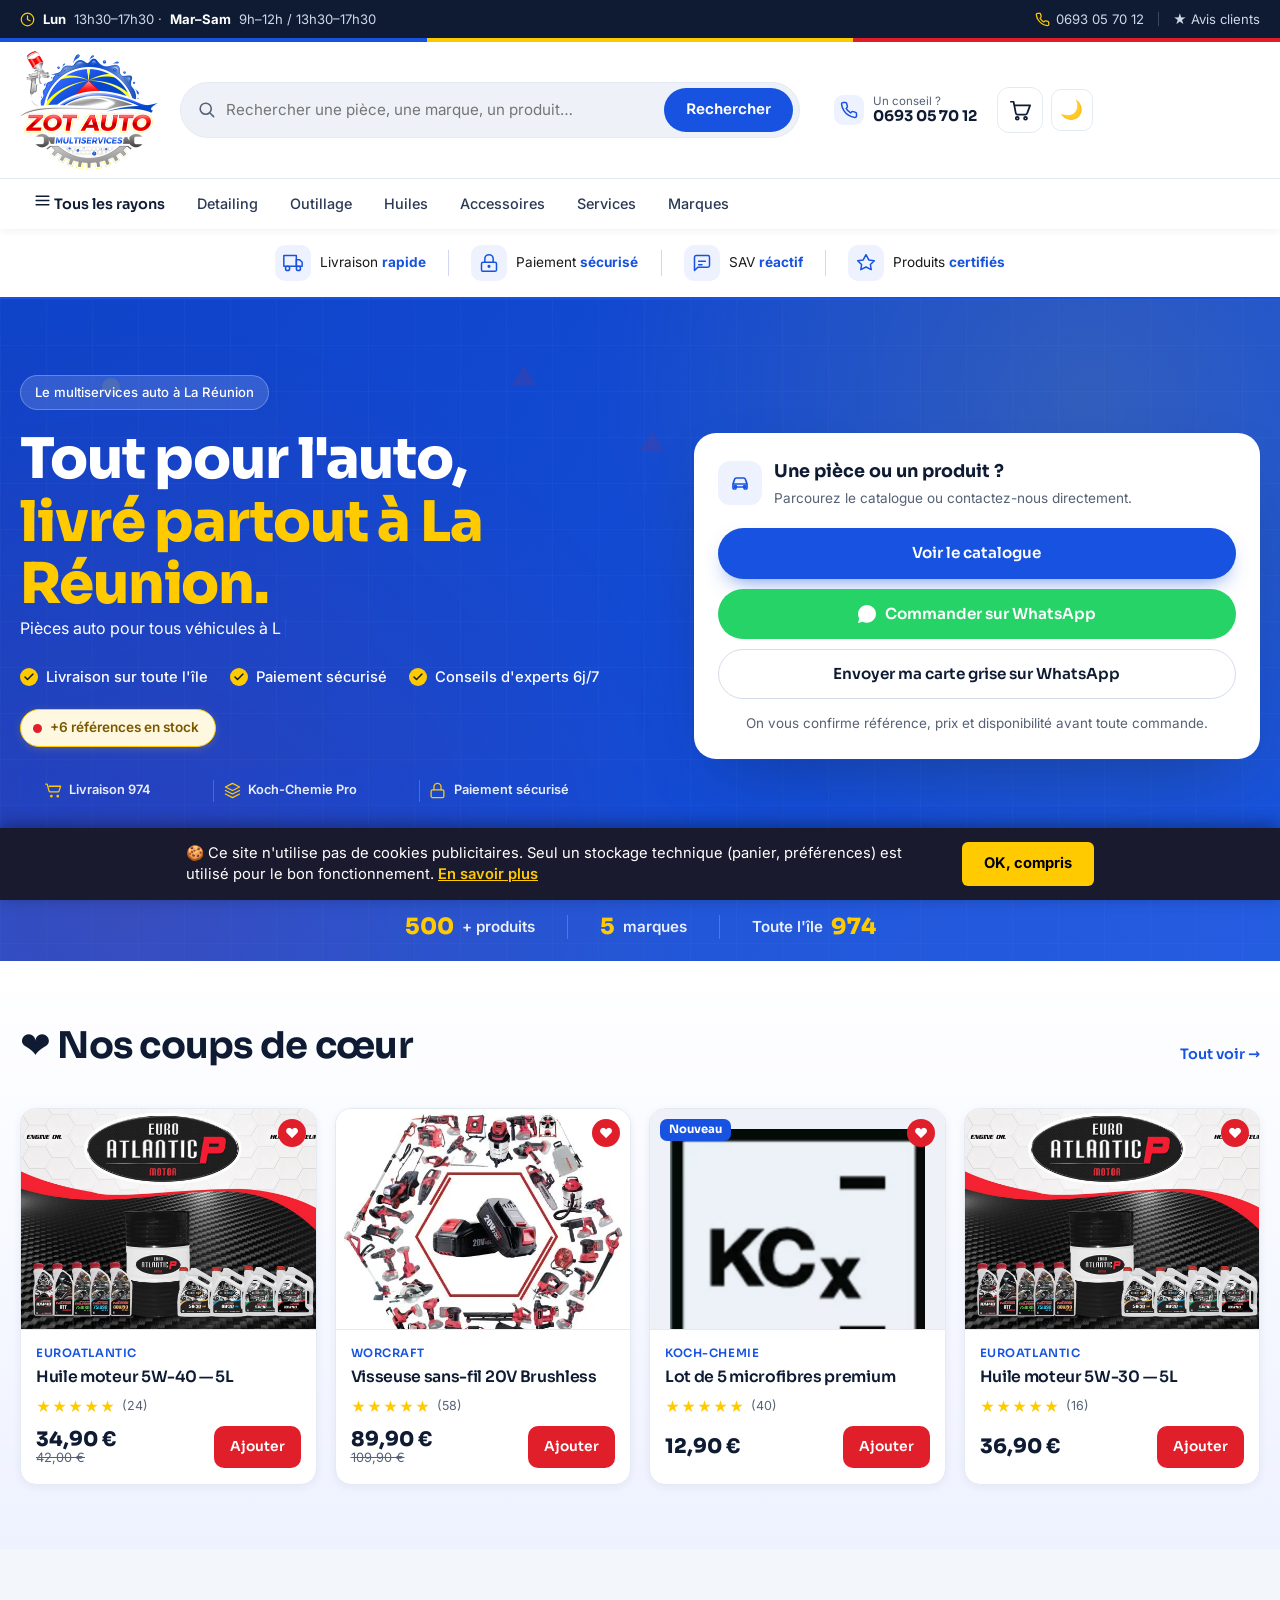
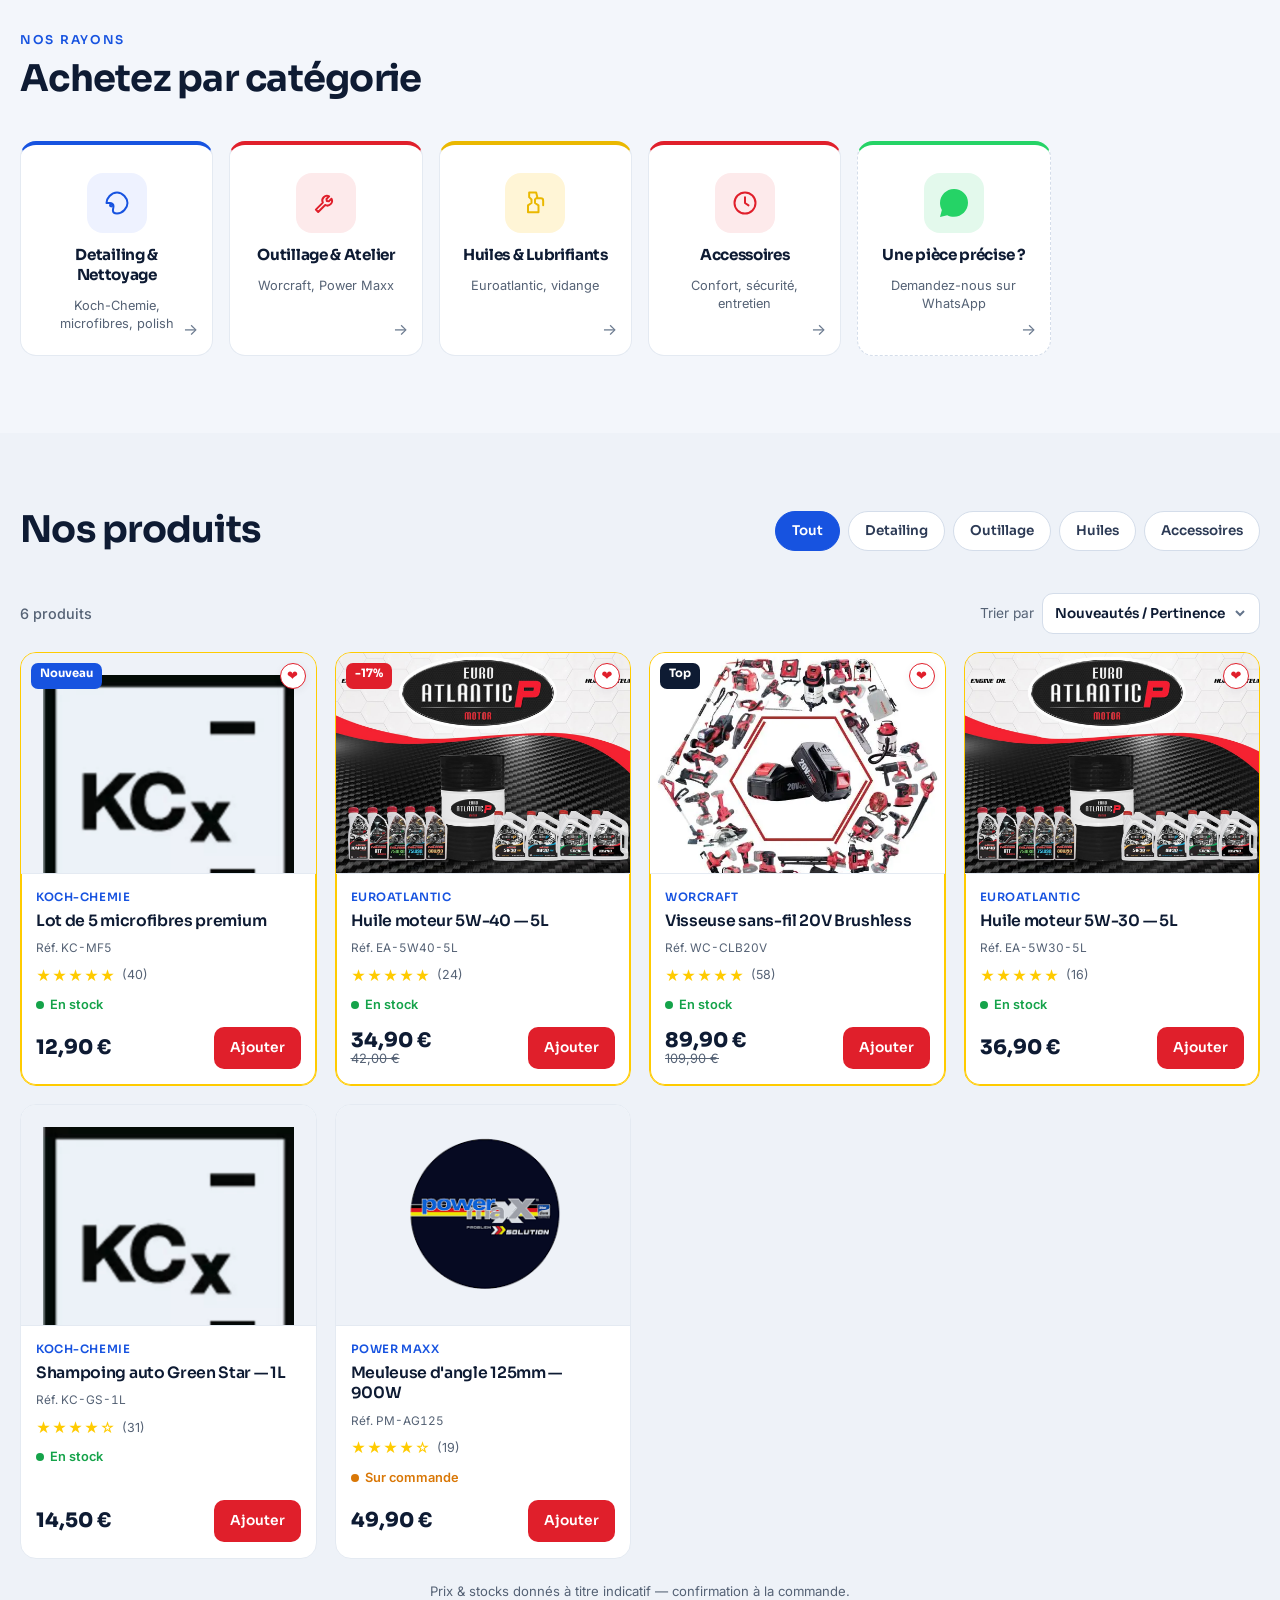
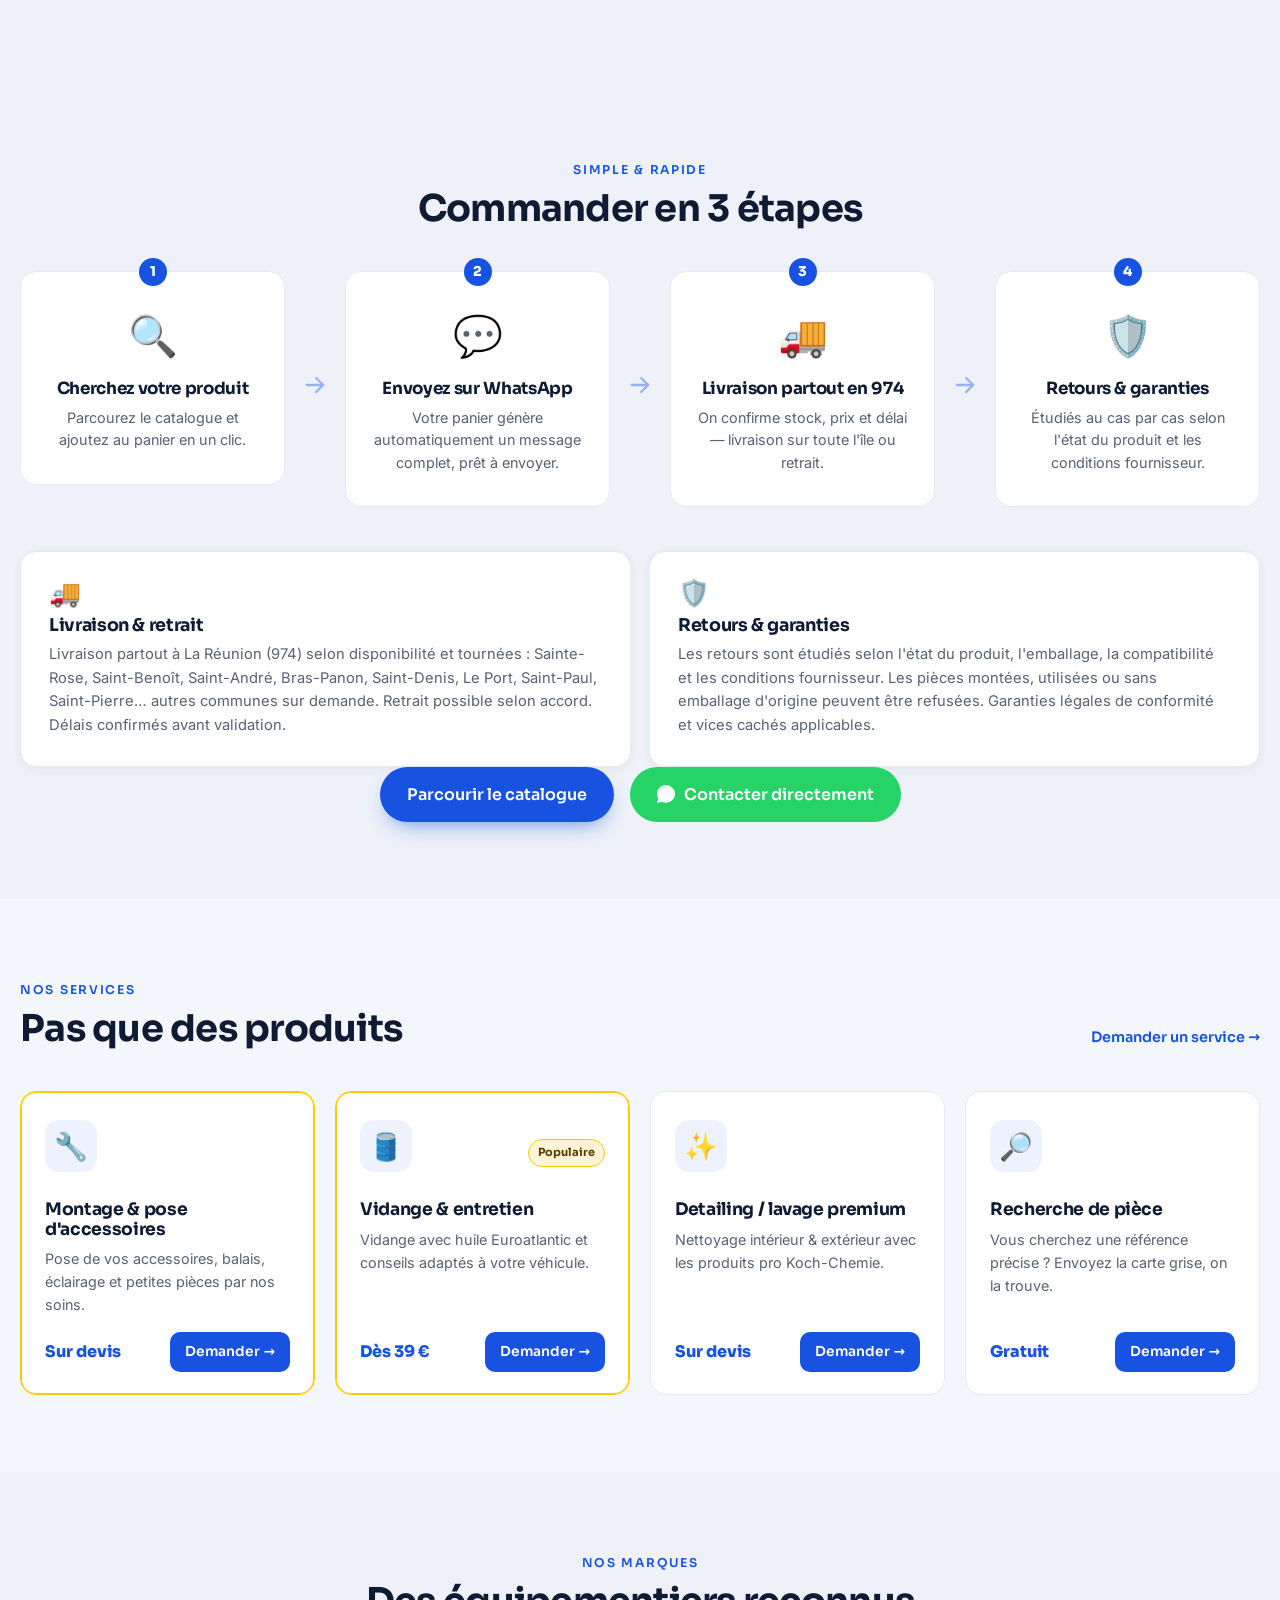
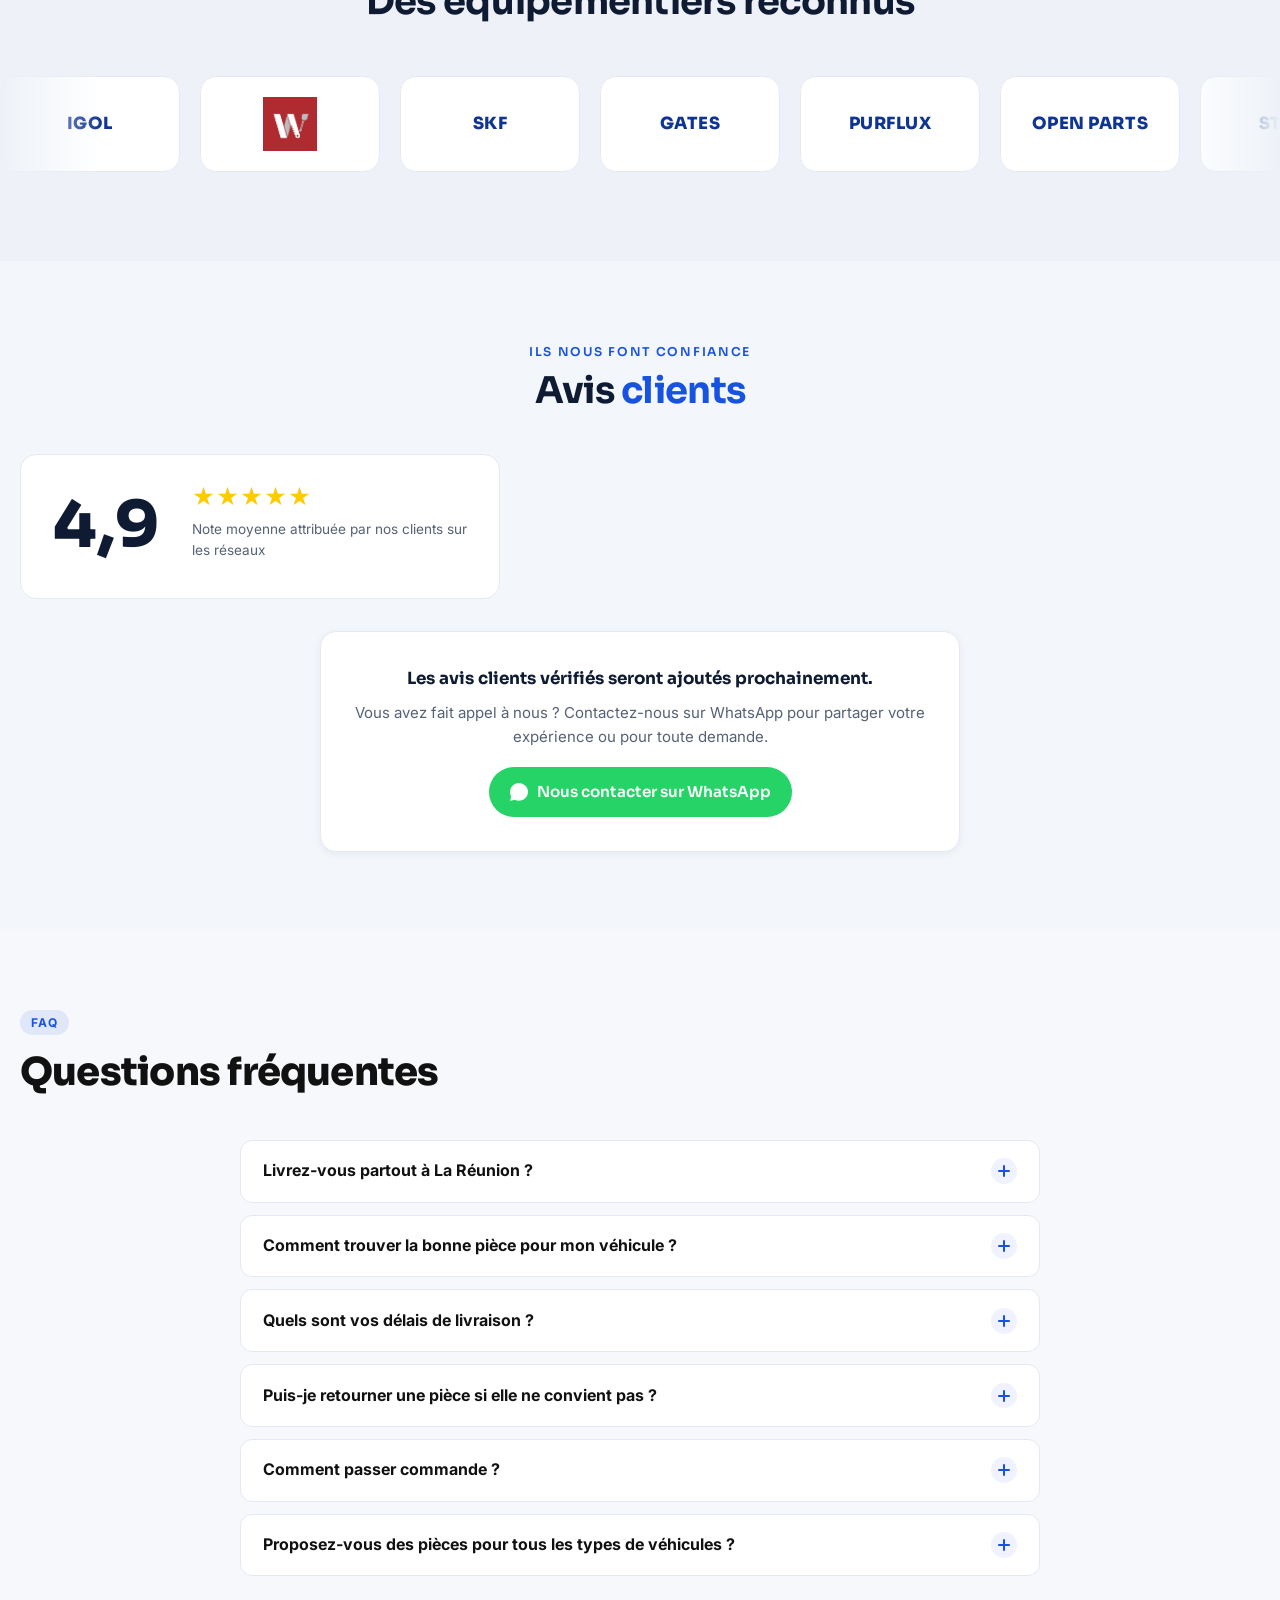
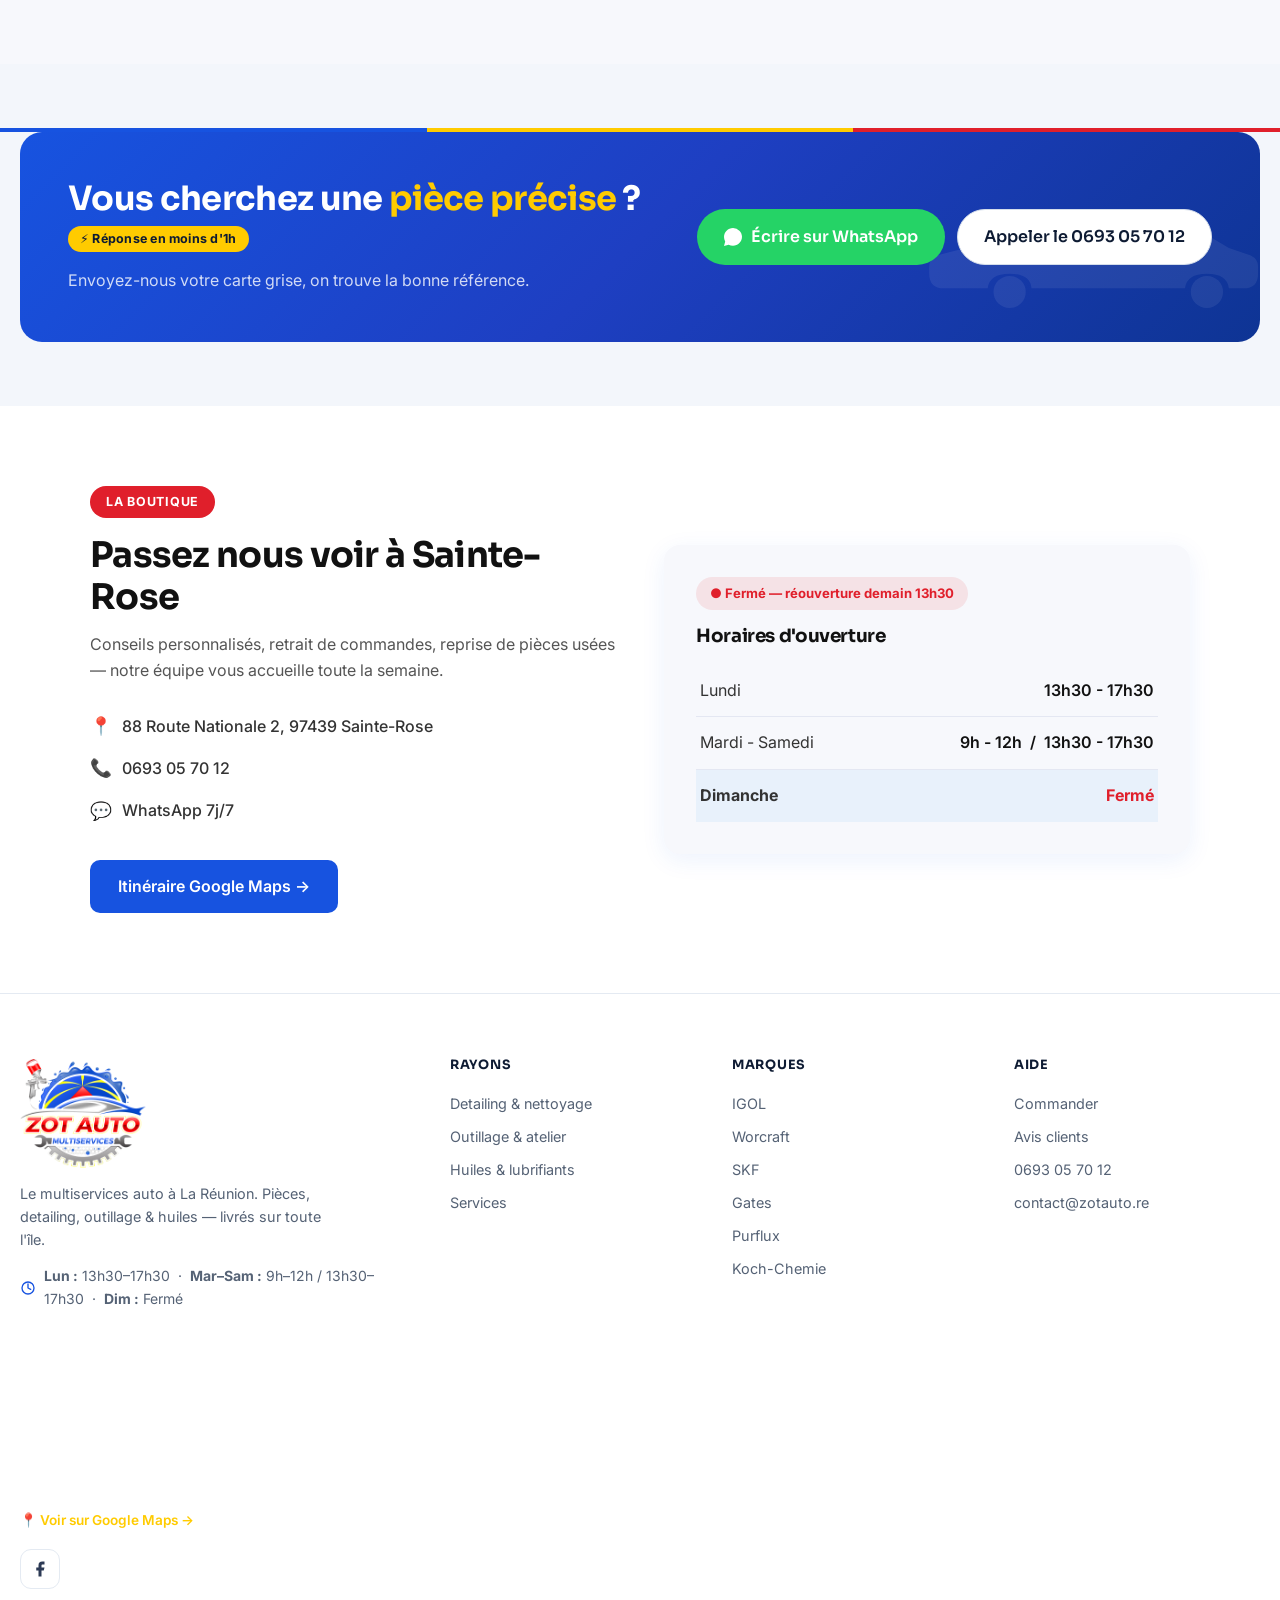
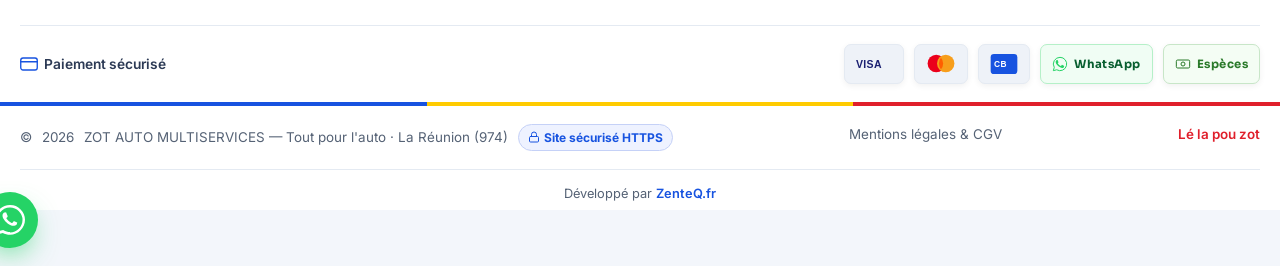
==== index.html @ 71cd4911 "retrait des emojis fleur/decoratifs (hibiscus, plage, camion, argent) juges peu pro: hero eyebrow, b" ====
<!DOCTYPE html>
<html lang="fr">
<head>
  <meta charset="UTF-8" />
  <meta name="viewport" content="width=device-width, initial-scale=1.0" />
  <title>ZOT AUTO — Pièces & produits auto à La Réunion · Livraison toute l'île</title>
  <meta name="description" content="ZOT AUTO Multiservices — pièces détachées, detailing, outillage et huiles à La Réunion. IGOL, Worcraft, SKF, Gates, Purflux, Koch-Chemie. Livraison sur toute l'île (974)." />
  <meta name="theme-color" content="#1753e0" />
  <meta name="keywords" content="pièces auto Réunion, pièces détachées 974, detailing Réunion, outillage auto, huile moteur, IGOL, Worcraft, SKF, Gates, Purflux, Open Parts, Steco, Koch-Chemie, MTech, VP Racing, ZOT AUTO, multiservices auto La Réunion" />
  <meta name="author" content="ZOT AUTO MULTISERVICES" />
  <meta name="robots" content="index, follow" />
  <meta name="geo.region" content="RE" />
  <meta name="geo.placename" content="La Réunion" />
  <link rel="canonical" href="https://zotauto.re/" />

  <!-- Open Graph / partage réseaux sociaux -->
  <meta property="og:title" content="ZOT AUTO — Tout pour l'auto à La Réunion" />
  <meta property="og:description" content="Pièces, detailing, outillage & huiles. Livraison sur toute l'île." />
  <meta property="og:type" content="website" />
  <meta property="og:locale" content="fr_FR" />
  <meta property="og:url" content="https://zotauto.re/" />
  <meta property="og:site_name" content="ZOT AUTO" />
  <meta property="og:image" content="https://zotauto.re/assets/og-image.png" />
  <meta property="og:image:width" content="1200" />
  <meta property="og:image:height" content="630" />
  <meta name="twitter:card" content="summary_large_image" />
  <meta name="twitter:title" content="ZOT AUTO — Tout pour l'auto à La Réunion" />
  <meta name="twitter:description" content="Pièces, detailing, outillage & huiles. Livraison sur toute La Réunion." />
  <meta name="twitter:image" content="https://zotauto.re/assets/og-image.png" />

  <!-- PWA / icônes -->
  <link rel="icon" href="assets/favicon.svg" type="image/svg+xml" />
  <link rel="icon" type="image/png" href="assets/icons/icon-192.png" sizes="192x192" />
  <link rel="apple-touch-icon" href="assets/icons/apple-touch-icon.png" />
  <link rel="manifest" href="manifest.json" />
  <meta name="apple-mobile-web-app-capable" content="yes" />
  <meta name="apple-mobile-web-app-title" content="ZOT AUTO" />
  <meta name="mobile-web-app-capable" content="yes" />
  <meta name="format-detection" content="telephone=no" />

  <link rel="preconnect" href="https://fonts.googleapis.com" />
  <link rel="preconnect" href="https://fonts.gstatic.com" crossorigin />
  <link rel="dns-prefetch" href="https://wa.me" />
  <link href="https://fonts.googleapis.com/css2?family=Sora:wght@500;600;700;800&family=Inter:wght@400;500;600;700&display=swap" rel="stylesheet" />
  <link rel="stylesheet" href="styles.css?v=13" />
<script type="application/ld+json">
{
  "@context": "https://schema.org",
  "@graph": [
    {
      "@type": "AutoPartsStore",
      "@id": "https://zotauto.re/#store",
      "name": "ZOT AUTO MULTISERVICES",
      "description": "Vente de pièces auto neuves et accessoires à La Réunion (974). Boutique à Sainte-Rose, livraison 24-72h sur toute l'île. Pièces pour voitures, utilitaires, 4x4, motos et quads.",
      "url": "https://zotauto.re/",
      "telephone": "+262693057012",
      "priceRange": "€€",
      "image": "https://zotauto.re/assets/brands/logo-zotauto.png",
      "address": {
        "@type": "PostalAddress",
        "streetAddress": "88 Route Nationale 2",
        "addressLocality": "Sainte-Rose",
        "addressRegion": "La Réunion",
        "postalCode": "97439",
        "addressCountry": "FR"
      },
      "geo": { "@type": "GeoCoordinates", "latitude": -21.1268, "longitude": 55.7882 },
      "openingHoursSpecification": [
        { "@type": "OpeningHoursSpecification", "dayOfWeek": "Monday", "opens": "13:30", "closes": "17:30" },
        { "@type": "OpeningHoursSpecification", "dayOfWeek": ["Tuesday","Wednesday","Thursday","Friday","Saturday"], "opens": "09:00", "closes": "12:00" },
        { "@type": "OpeningHoursSpecification", "dayOfWeek": ["Tuesday","Wednesday","Thursday","Friday","Saturday"], "opens": "13:30", "closes": "17:30" }
      ],
      "sameAs": ["https://www.facebook.com/p/ZOT-AUTO-Multiservices-61572907222529/"],
      "areaServed": { "@type": "AdministrativeArea", "name": "La Réunion" }
    },
    {
      "@type": "WebSite",
      "@id": "https://zotauto.re/#website",
      "url": "https://zotauto.re/",
      "name": "ZOT AUTO MULTISERVICES — Pièces auto La Réunion",
      "inLanguage": "fr",
      "publisher": { "@id": "https://zotauto.re/#store" }
    },
    {
      "@type": "FAQPage",
      "@id": "https://zotauto.re/#faq",
      "mainEntity": [
        { "@type": "Question", "name": "Livrez-vous partout à La Réunion ?", "acceptedAnswer": { "@type": "Answer", "text": "Oui, nous livrons sur toute l'île de La Réunion sous 24 à 72h. Les commandes passées avant 11h sont traitées le jour même." } },
        { "@type": "Question", "name": "Comment trouver la bonne pièce pour mon véhicule ?", "acceptedAnswer": { "@type": "Answer", "text": "Vous pouvez rechercher par marque, modèle et année de votre véhicule, par référence OEM de la pièce, ou nous communiquer votre numéro VIN pour une identification précise." } },
        { "@type": "Question", "name": "Quels sont vos délais de livraison ?", "acceptedAnswer": { "@type": "Answer", "text": "Les pièces en stock local sont livrées sous 24h. Les pièces en import sont disponibles sous 5 à 10 jours." } },
        { "@type": "Question", "name": "Puis-je retourner une pièce si elle ne convient pas ?", "acceptedAnswer": { "@type": "Answer", "text": "Les retours sont étudiés au cas par cas selon l'état du produit, l'emballage, la compatibilité et les conditions fournisseur. Les pièces montées, utilisées ou sans emballage d'origine peuvent être refusées. Les garanties légales de conformité et de vices cachés restent applicables." } },
        { "@type": "Question", "name": "Comment passer commande ?", "acceptedAnswer": { "@type": "Answer", "text": "Commandez via notre catalogue en ligne en ajoutant vos pièces au panier, ou contactez-nous directement par WhatsApp ou par téléphone au +262 693 05 70 12." } },
        { "@type": "Question", "name": "Proposez-vous des pièces pour tous les types de véhicules ?", "acceptedAnswer": { "@type": "Answer", "text": "Oui, nous proposons des pièces pour véhicules particuliers, utilitaires, 4x4, motos et quads." } }
      ]
    }
  ]
}
</script>
</head>
<body>
<!-- Loading skeleton -->
<div class="skeleton-screen" id="skeletonScreen" aria-hidden="true">
  <div class="skeleton-bar"></div>
  <div class="skeleton-cards">
    <div class="skeleton-card"><div class="skeleton-img"></div><div class="skeleton-line skeleton-line--lg"></div><div class="skeleton-line skeleton-line--sm"></div><div class="skeleton-line skeleton-line--md"></div></div>
    <div class="skeleton-card"><div class="skeleton-img"></div><div class="skeleton-line skeleton-line--lg"></div><div class="skeleton-line skeleton-line--sm"></div><div class="skeleton-line skeleton-line--md"></div></div>
    <div class="skeleton-card"><div class="skeleton-img"></div><div class="skeleton-line skeleton-line--lg"></div><div class="skeleton-line skeleton-line--sm"></div><div class="skeleton-line skeleton-line--md"></div></div>
    <div class="skeleton-card"><div class="skeleton-img"></div><div class="skeleton-line skeleton-line--lg"></div><div class="skeleton-line skeleton-line--sm"></div><div class="skeleton-line skeleton-line--md"></div></div>
  </div>
</div>
<div id="pageProgress"></div>

  <a class="skip-link" href="#main">Aller au contenu</a>

  <!-- ░░ Barre utilitaire ░░ -->
  <div class="topbar">
    <div class="container topbar__inner">
      <p class="topbar__loc"><svg viewBox="0 0 24 24" aria-hidden="true"><circle cx="12" cy="12" r="10"/><path d="M12 6v6l4 2"/></svg> <strong>Lun</strong> 13h30–17h30 · <strong>Mar–Sam</strong> 9h–12h / 13h30–17h30</p>
      <div class="topbar__right">
        <a href="tel:+262693057012"><svg viewBox="0 0 24 24" aria-hidden="true"><path d="M22 16.92v3a2 2 0 0 1-2.18 2 19.79 19.79 0 0 1-8.63-3.07 19.5 19.5 0 0 1-6-6A19.79 19.79 0 0 1 2.08 4.18 2 2 0 0 1 4.07 2h3a2 2 0 0 1 2 1.72c.13.96.36 1.9.7 2.81a2 2 0 0 1-.45 2.11L8.09 9.91a16 16 0 0 0 6 6l1.27-1.27a2 2 0 0 1 2.11-.45c.9.34 1.85.57 2.81.7A2 2 0 0 1 22 16.92Z"/></svg> 0693 05 70 12</a>
        <span class="topbar__sep"></span>
        <a href="#avis">★ Avis clients</a>
      </div>
    </div>
    <div class="tricolor" aria-hidden="true"><i></i><i></i><i></i></div>
  </div>

  <!-- ░░ Header ░░ -->
  <header class="header" id="top">
    <div class="container header__inner">
      <a class="logo" href="#top" aria-label="ZOT AUTO — accueil">
        <img src="assets/brands/logo-zotauto.png" alt="ZOT AUTO Multiservices" width="120" height="64" decoding="async" />
      </a>

      <form class="search" id="searchForm" role="search">
        <svg class="search__ic" viewBox="0 0 24 24" aria-hidden="true"><circle cx="11" cy="11" r="7"/><path d="m21 21-4.3-4.3"/></svg>
        <input type="search" id="searchInput" placeholder="Rechercher une pièce, une marque, un produit…" aria-label="Rechercher" />
        <button type="submit" class="search__btn">Rechercher</button>
      </form>

      <div class="header__actions">
        <a class="iconbtn iconbtn--call" href="tel:+262693057012" aria-label="Appeler">
          <svg viewBox="0 0 24 24" aria-hidden="true"><path d="M22 16.92v3a2 2 0 0 1-2.18 2 19.79 19.79 0 0 1-8.63-3.07 19.5 19.5 0 0 1-6-6A19.79 19.79 0 0 1 2.08 4.18 2 2 0 0 1 4.07 2h3a2 2 0 0 1 2 1.72c.13.96.36 1.9.7 2.81a2 2 0 0 1-.45 2.11L8.09 9.91a16 16 0 0 0 6 6l1.27-1.27a2 2 0 0 1 2.11-.45c.9.34 1.85.57 2.81.7A2 2 0 0 1 22 16.92Z"/></svg>
          <span><small>Un conseil ?</small><strong>0693 05 70 12</strong></span>
        </a>
        <button class="cartbtn" id="cartOpen" aria-label="Voir mon panier">
          <svg viewBox="0 0 24 24" aria-hidden="true"><circle cx="9" cy="21" r="1.6"/><circle cx="18" cy="21" r="1.6"/><path d="M2 3h3l2.4 12.4a2 2 0 0 0 2 1.6h8.5a2 2 0 0 0 2-1.6L23 7H6"/></svg>
          <span class="cartbtn__count" id="cartCount" hidden>0</span>
        </button>
        <button class="theme-toggle" id="themeToggle" aria-label="Basculer le mode sombre" title="Mode sombre / clair">&#127769;</button>
        <button class="burger" id="burger" aria-label="Menu" aria-expanded="false" aria-controls="catnav"><span></span><span></span><span></span></button>
      </div>
    </div>

    <nav class="catnav" id="catnav" role="navigation" aria-label="Catégories">
      <div class="container catnav__inner">
        <a href="#bestsellers" class="catnav__all" data-gocat="all"><svg viewBox="0 0 24 24" aria-hidden="true"><path d="M3 6h18M3 12h18M3 18h18"/></svg> Tous les rayons</a>
        <a href="#bestsellers" data-gocat="detailing">Detailing</a>
        <a href="#bestsellers" data-gocat="outillage">Outillage</a>
        <a href="#bestsellers" data-gocat="huiles">Huiles</a>
        <a href="#bestsellers" data-gocat="accessoires">Accessoires</a>
        <a href="#services">Services</a>
        <a href="#marques">Marques</a>
      </div>
    </nav>
  </header>

  <div class="reassurance-strip" aria-label="Nos engagements">
    <div class="reassurance-strip__item reassurance-reveal">
      <span class="reassurance-strip__icon"><svg viewBox="0 0 24 24" fill="none" stroke="currentColor" stroke-width="1.8" stroke-linecap="round" stroke-linejoin="round" aria-hidden="true"><path d="M1 3h15v13H1z"/><path d="M16 8h4l3 3v5h-7z"/><circle cx="5.5" cy="18.5" r="2.5"/><circle cx="18.5" cy="18.5" r="2.5"/></svg></span>
      <span class="reassurance-strip__text">Livraison <strong>rapide</strong></span>
    </div>
    <div class="reassurance-strip__sep" aria-hidden="true"></div>
    <div class="reassurance-strip__item reassurance-reveal">
      <span class="reassurance-strip__icon"><svg viewBox="0 0 24 24" fill="none" stroke="currentColor" stroke-width="1.8" stroke-linecap="round" stroke-linejoin="round" aria-hidden="true"><rect x="3" y="11" width="18" height="11" rx="2"/><path d="M7 11V7a5 5 0 0 1 10 0v4"/><circle cx="12" cy="16" r="1"/></svg></span>
      <span class="reassurance-strip__text">Paiement <strong>sécurisé</strong></span>
    </div>
    <div class="reassurance-strip__sep" aria-hidden="true"></div>
    <div class="reassurance-strip__item reassurance-reveal">
      <span class="reassurance-strip__icon"><svg viewBox="0 0 24 24" fill="none" stroke="currentColor" stroke-width="1.8" stroke-linecap="round" stroke-linejoin="round" aria-hidden="true"><path d="M21 15a2 2 0 0 1-2 2H7l-4 4V5a2 2 0 0 1 2-2h14a2 2 0 0 1 2 2z"/><path d="M8 10h8M8 14h4"/></svg></span>
      <span class="reassurance-strip__text">SAV <strong>réactif</strong></span>
    </div>
    <div class="reassurance-strip__sep" aria-hidden="true"></div>
    <div class="reassurance-strip__item reassurance-reveal">
      <span class="reassurance-strip__icon"><svg viewBox="0 0 24 24" fill="none" stroke="currentColor" stroke-width="1.8" stroke-linecap="round" stroke-linejoin="round" aria-hidden="true"><path d="M12 2L8.5 8.5 2 9.3l4.7 4.6L5.8 20 12 16.8 18.2 20l-.9-6.1L22 9.3l-6.5-.8z"/></svg></span>
      <span class="reassurance-strip__text">Produits <strong>certifiés</strong></span>
    </div>
  </div>

  <main id="main">

    <!-- ░░ Hero + sélecteur véhicule ░░ -->
    <section class="hero">
      <div class="hero__bg" aria-hidden="true"></div>
      <div class="hero__particles" aria-hidden="true">
        <span class="hero__particle hero__particle--circle"></span>
        <span class="hero__particle hero__particle--circle"></span>
        <span class="hero__particle hero__particle--triangle"></span>
        <span class="hero__particle hero__particle--square"></span>
        <span class="hero__particle hero__particle--triangle"></span>
        <span class="hero__particle hero__particle--circle"></span>
        <span class="hero__particle hero__particle--square"></span>
        <span class="hero__particle hero__particle--triangle"></span>
      </div>
      <div class="container hero__inner">
        <div class="hero__text reveal">
          <span class="hero__eyebrow">Le multiservices auto à La Réunion</span>
          <h1>Tout pour l'auto,<br /><span class="hl-yellow">livré partout à La Réunion.</span></h1>
          <span id="heroSubtitle"></span>
          <ul class="hero__usp">
            <li><svg viewBox="0 0 24 24" aria-hidden="true"><path d="M20 6 9 17l-5-5"/></svg> Livraison sur toute l'île</li>
            <li><svg viewBox="0 0 24 24" aria-hidden="true"><path d="M20 6 9 17l-5-5"/></svg> Paiement sécurisé</li>
            <li><svg viewBox="0 0 24 24" aria-hidden="true"><path d="M20 6 9 17l-5-5"/></svg> Conseils d'experts 6j/7</li>
          </ul>

          <!-- Badge stock animé (nombre mis à jour automatiquement depuis le catalogue) -->
          <div class="hero__live-badge" id="heroLiveBadge" aria-label="Références en stock">
            <span class="hero__live-badge__dot" aria-hidden="true"></span>
            +500 références en stock
          </div>

          <!-- Bandeau de confiance -->
          <div class="hero__trust" aria-label="Nos garanties">
            <div class="hero__trust-item">
              <svg viewBox="0 0 24 24" aria-hidden="true" fill="none" stroke="currentColor" stroke-width="1.8" stroke-linecap="round" stroke-linejoin="round"><path d="M1 3h2l2.68 9.39A2 2 0 0 0 7.6 14H18a2 2 0 0 0 1.93-1.47L22 6H6"/><circle cx="9" cy="20" r="1"/><circle cx="18" cy="20" r="1"/></svg>
              <span>Livraison 974</span>
            </div>
            <div class="hero__trust-sep" aria-hidden="true"></div>
            <div class="hero__trust-item">
              <svg viewBox="0 0 24 24" aria-hidden="true" fill="none" stroke="currentColor" stroke-width="1.8" stroke-linecap="round" stroke-linejoin="round"><path d="M12 2L2 7l10 5 10-5-10-5zM2 17l10 5 10-5M2 12l10 5 10-5"/></svg>
              <span>Koch-Chemie Pro</span>
            </div>
            <div class="hero__trust-sep" aria-hidden="true"></div>
            <div class="hero__trust-item">
              <svg viewBox="0 0 24 24" aria-hidden="true" fill="none" stroke="currentColor" stroke-width="1.8" stroke-linecap="round" stroke-linejoin="round"><rect x="3" y="11" width="18" height="11" rx="2" ry="2"/><path d="M7 11V7a5 5 0 0 1 10 0v4"/></svg>
              <span>Paiement sécurisé</span>
            </div>
          </div>
        </div>

        <!-- Appel à l'action -->
        <div class="finder reveal">
          <div class="finder__head">
            <svg viewBox="0 0 24 24" aria-hidden="true"><path d="M5 13l1.5-4.5A2 2 0 0 1 8.4 7h7.2a2 2 0 0 1 1.9 1.5L19 13M5 13h14v4a1 1 0 0 1-1 1h-1a1 1 0 0 1-1-1v-1H8v1a1 1 0 0 1-1 1H6a1 1 0 0 1-1-1v-4Z"/><circle cx="7.5" cy="15.5" r="1"/><circle cx="16.5" cy="15.5" r="1"/></svg>
            <div><strong>Une pièce ou un produit&nbsp;?</strong><small>Parcourez le catalogue ou contactez-nous directement.</small></div>
          </div>
          <a class="btn btn--blue btn--block btn--cta-pulse" href="#bestsellers" style="margin-bottom:10px">Voir le catalogue</a>
          <a class="btn btn--wa btn--block" style="margin-bottom:10px" href="https://wa.me/262693057012?text=Bonjour%20ZOT%20AUTO%2C%20je%20souhaite%20commander%20une%20pi%C3%A8ce%2Fun%20produit.%20Voici%20ma%20r%C3%A9f%C3%A9rence%20%2F%20mon%20v%C3%A9hicule%20%3A%20" target="_blank" rel="noopener">
            <svg viewBox="0 0 24 24" aria-hidden="true"><path d="M20.5 3.5A11.9 11.9 0 0 0 12 0C5.4 0 0 5.4 0 12c0 2.1.6 4.2 1.6 6L0 24l6.2-1.6c1.7.9 3.7 1.4 5.8 1.4 6.6 0 12-5.4 12-12 0-3.2-1.2-6.2-3.5-8.3Z"/></svg>
            Commander sur WhatsApp
          </a>
          <a class="btn btn--light btn--block" href="https://wa.me/262693057012?text=Bonjour%20ZOT%20AUTO%2C%20je%20cherche%20une%20pi%C3%A8ce%20avec%20ma%20carte%20grise.%0AMarque%20%3A%0AMod%C3%A8le%20%3A%0AAnn%C3%A9e%20%3A%0AMotorisation%20%3A%0AImmatriculation%20ou%20VIN%20%3A%0API%C3%A8ce%20recherch%C3%A9e%20%3A" target="_blank" rel="noopener">Envoyer ma carte grise sur WhatsApp</a>
          <p class="finder__note">On vous confirme référence, prix et disponibilité avant toute commande.</p>
        </div>
      </div>
      <div class="hero-counter">
        <div class="container hero-counter__inner">
          <div class="hero-counter__item">
            <span class="hero-counter__num" data-target="500">500</span><span>+ produits</span>
          </div>
          <span class="hero-counter__sep" aria-hidden="true"></span>
          <div class="hero-counter__item">
            <span class="hero-counter__num" data-target="5">5</span><span> marques</span>
          </div>
          <span class="hero-counter__sep" aria-hidden="true"></span>
          <div class="hero-counter__item">
            <span>Toute l'île</span><span class="hero-counter__num">974</span>
          </div>
        </div>
      </div>
    </section>

    <!-- ░░ Partenaires ░░ -->
    <!-- ░░ Coups de cœur (rempli depuis data/catalogue.js — produits featured) ░░ -->
    <section class="section section--featured" id="coupsdecoeur" hidden>
      <div class="container">
        <header class="shead">
          <div><h2>❤ Nos coups de cœur</h2></div>
          <a class="shead__link" href="#bestsellers">Tout voir →</a>
        </header>
        <div class="featured" id="featuredGrid"><!-- généré automatiquement --></div>
      </div>
    </section>

    <!-- ░░ Catégories ░░ -->
    <section class="section" id="categories">
      <div class="container">
        <header class="shead">
          <div><span class="kicker">Nos rayons</span><h2>Achetez par catégorie</h2></div>
        </header>
        <div class="cats">
          <a href="#bestsellers" class="cat reveal" data-gocat="detailing">
            <span class="cat__ic cat__ic--blue"><svg viewBox="0 0 24 24" aria-hidden="true"><path d="M3 12c0-4 4-9 9-9s9 5 9 9-4 9-9 9c-2 0-3.5-1-3.5-2.5S9 16 9 14.5 7.5 12 6 12H3Z"/><circle cx="7" cy="14" r="1"/></svg></span>
            <h3>Detailing &amp; Nettoyage</h3><small>Koch-Chemie, microfibres, polish</small>
            <span class="cat__arrow">→</span>
          </a>
          <a href="#bestsellers" class="cat reveal" data-gocat="outillage">
            <span class="cat__ic cat__ic--red"><svg viewBox="0 0 24 24" aria-hidden="true"><path d="M14.7 6.3a4 4 0 0 0-5.4 5.4l-6 6 2 2 6-6a4 4 0 0 0 5.4-5.4l-2.3 2.3-1.7-.3-.3-1.7 2.3-2.3Z"/></svg></span>
            <h3>Outillage &amp; Atelier</h3><small>Worcraft, Power Maxx</small>
            <span class="cat__arrow">→</span>
          </a>
          <a href="#bestsellers" class="cat reveal" data-gocat="huiles">
            <span class="cat__ic cat__ic--yellow"><svg viewBox="0 0 24 24" aria-hidden="true"><path d="M7 3h6l1 4-2 2v3l3 2v6H6v-6l3-2V9L7 7V3Z"/><path d="M14 8h3a2 2 0 0 1 2 2v4"/></svg></span>
            <h3>Huiles &amp; Lubrifiants</h3><small>Euroatlantic, vidange</small>
            <span class="cat__arrow">→</span>
          </a>
          <a href="#bestsellers" class="cat reveal" data-gocat="accessoires">
            <span class="cat__ic cat__ic--red"><svg viewBox="0 0 24 24" aria-hidden="true"><circle cx="12" cy="12" r="9"/><path d="M12 7v5l3 2"/></svg></span>
            <h3>Accessoires</h3><small>Confort, sécurité, entretien</small>
            <span class="cat__arrow">→</span>
          </a>
          <a href="https://wa.me/262693057012" target="_blank" rel="noopener" class="cat cat--wa reveal">
            <span class="cat__ic cat__ic--green"><svg viewBox="0 0 24 24" aria-hidden="true"><path d="M20.5 3.5A11.9 11.9 0 0 0 12 0C5.4 0 0 5.4 0 12c0 2.1.6 4.2 1.6 6L0 24l6.2-1.6c1.7.9 3.7 1.4 5.8 1.4 6.6 0 12-5.4 12-12 0-3.2-1.2-6.2-3.5-8.3Z"/></svg></span>
            <h3>Une pièce précise ?</h3><small>Demandez-nous sur WhatsApp</small>
            <span class="cat__arrow">→</span>
          </a>
        </div>
      </div>
    </section>

    <!-- ░░ Meilleures ventes (rempli depuis data/catalogue.js) ░░ -->
    <section class="section section--soft" id="bestsellers">
      <div class="container">
        <header class="shead">
          <div><h2>Nos produits</h2></div>
          <div class="chips" role="tablist" aria-label="Filtrer par rayon">
            <button class="chip is-active" data-filter="all">Tout</button>
            <button class="chip" data-filter="detailing">Detailing</button>
            <button class="chip" data-filter="outillage">Outillage</button>
            <button class="chip" data-filter="huiles">Huiles</button>
            <button class="chip" data-filter="accessoires">Accessoires</button>
          </div>
        </header>

        <!-- Barre d'outils : recherche active + compteur + tri -->
        <div class="ptools">
          <div class="ptools__left">
            <p class="ptools__count" id="resultsCount" aria-live="polite"></p>
            <!-- Pastille de recherche active (affichée si une recherche est en cours) -->
            <button class="ptools__search" id="searchTag" type="button" hidden>
              <span>Recherche : « <span id="searchTagText"></span> »</span>
              <span class="ptools__search-x" aria-hidden="true">✕</span>
              <span class="sr-only">Effacer la recherche</span>
            </button>
          </div>
          <label class="ptools__sort">
            <span>Trier par</span>
            <select id="sortSelect" aria-label="Trier les produits">
              <option value="relevance">Nouveautés / Pertinence</option>
              <option value="price-asc">Prix croissant</option>
              <option value="price-desc">Prix décroissant</option>
              <option value="name-asc">Nom A → Z</option>
            </select>
          </label>
        </div>

        <div class="products" id="products"><!-- généré automatiquement --></div>

        <!-- État « aucun résultat » avec repli WhatsApp -->
        <div class="products__empty" id="productsEmpty" hidden>
          <svg viewBox="0 0 24 24" aria-hidden="true"><circle cx="11" cy="11" r="7"/><path d="m21 21-4.3-4.3"/></svg>
          <p id="emptyText">Aucun produit ne correspond à votre recherche.</p>
          <a class="btn btn--wa" id="emptyWa" href="https://wa.me/262693057012" target="_blank" rel="noopener">
            <svg viewBox="0 0 24 24" aria-hidden="true"><path d="M20.5 3.5A11.9 11.9 0 0 0 12 0C5.4 0 0 5.4 0 12c0 2.1.6 4.2 1.6 6L0 24l6.2-1.6c1.7.9 3.7 1.4 5.8 1.4 6.6 0 12-5.4 12-12 0-3.2-1.2-6.2-3.5-8.3Z"/></svg>
            Pas trouvé ? Demander sur WhatsApp
          </a>
        </div>

        <!-- Pagination « Voir plus » -->
        <div class="products__more" id="productsMore" hidden>
          <button class="btn btn--light btn--lg" id="moreBtn" type="button">Voir plus de produits</button>
        </div>

        <p class="products__note">Prix &amp; stocks donnés à titre indicatif — confirmation à la commande.</p>
      </div>
    </section>

    <!-- ░░ Comment commander ░░ -->
    <section class="section howto" id="commander">
      <div class="container">
        <header class="shead shead--center">
          <div><span class="kicker">Simple &amp; rapide</span><h2>Commander en 3 étapes</h2></div>
        </header>
        <div class="steps">
          <div class="step reveal">
            <span class="step__num">1</span>
            <div class="step__ic">🔍</div>
            <h3>Cherchez votre produit</h3>
            <p>Parcourez le catalogue et ajoutez au panier en un clic.</p>
          </div>
          <div class="step__arrow" aria-hidden="true"><svg viewBox="0 0 24 24"><path d="M5 12h14M13 6l6 6-6 6"/></svg></div>
          <div class="step reveal">
            <span class="step__num">2</span>
            <div class="step__ic">💬</div>
            <h3>Envoyez sur WhatsApp</h3>
            <p>Votre panier génère automatiquement un message complet, prêt à envoyer.</p>
          </div>
          <div class="step__arrow" aria-hidden="true"><svg viewBox="0 0 24 24"><path d="M5 12h14M13 6l6 6-6 6"/></svg></div>
          <div class="step reveal">
            <span class="step__num">3</span>
            <div class="step__ic">🚚</div>
            <h3>Livraison partout en 974</h3>
            <p>On confirme stock, prix et délai — livraison sur toute l'île ou retrait.</p>
          </div>
          <div class="step__arrow" aria-hidden="true"><svg viewBox="0 0 24 24"><path d="M5 12h14M13 6l6 6-6 6"/></svg></div>
          <div class="step reveal">
            <span class="step__num">4</span>
            <div class="step__ic">🛡️</div>
            <h3>Retours &amp; garanties</h3>
            <p>Étudiés au cas par cas selon l'état du produit et les conditions fournisseur.</p>
          </div>
        </div>

        <div class="conditions">
          <div class="conditions__card reveal">
            <span class="conditions__ic" aria-hidden="true">🚚</span>
            <h3>Livraison &amp; retrait</h3>
            <p>Livraison partout à La Réunion (974) selon disponibilité et tournées&nbsp;: Sainte-Rose, Saint-Benoît, Saint-André, Bras-Panon, Saint-Denis, Le Port, Saint-Paul, Saint-Pierre… autres communes sur demande. Retrait possible selon accord. Délais confirmés avant validation.</p>
          </div>
          <div class="conditions__card reveal">
            <span class="conditions__ic" aria-hidden="true">🛡️</span>
            <h3>Retours &amp; garanties</h3>
            <p>Les retours sont étudiés selon l'état du produit, l'emballage, la compatibilité et les conditions fournisseur. Les pièces montées, utilisées ou sans emballage d'origine peuvent être refusées. Garanties légales de conformité et vices cachés applicables.</p>
          </div>
        </div>

        <div class="howto__cta">
          <a class="btn btn--blue btn--lg" href="#bestsellers">Parcourir le catalogue</a>
          <a class="btn btn--wa btn--lg" href="https://wa.me/262693057012" target="_blank" rel="noopener">
            <svg viewBox="0 0 24 24" aria-hidden="true"><path d="M20.5 3.5A11.9 11.9 0 0 0 12 0C5.4 0 0 5.4 0 12c0 2.1.6 4.2 1.6 6L0 24l6.2-1.6c1.7.9 3.7 1.4 5.8 1.4 6.6 0 12-5.4 12-12 0-3.2-1.2-6.2-3.5-8.3Z"/></svg>
            Contacter directement
          </a>
        </div>
      </div>
    </section>

    <!-- ░░ Services (rempli depuis data/catalogue.js) ░░ -->
    <section class="section" id="services">
      <div class="container">
        <header class="shead">
          <div><span class="kicker">Nos services</span><h2>Pas que des produits</h2></div>
          <a class="shead__link" href="https://wa.me/262693057012" target="_blank" rel="noopener">Demander un service →</a>
        </header>
        <div class="services" id="servicesGrid"><!-- généré automatiquement --></div>
      </div>
    </section>

    <!-- ░░ Marques ░░ -->
    <section class="section section--soft" id="marques">
      <div class="container">
        <header class="shead shead--center"><div><span class="kicker">Nos marques</span><h2>Des équipementiers reconnus</h2></div></header>
      </div>
      <div class="brands-carousel" aria-label="Carrousel des marques partenaires">
        <div class="brands-track">
          <span class="brandbox brandbox--text">IGOL</span>
          <span class="brandbox"><img src="assets/brands/worcraft.jpeg" alt="Worcraft" loading="lazy" decoding="async" /></span>
          <span class="brandbox brandbox--text">SKF</span>
          <span class="brandbox brandbox--text">GATES</span>
          <span class="brandbox brandbox--text">PURFLUX</span>
          <span class="brandbox brandbox--text">OPEN PARTS</span>
          <span class="brandbox brandbox--text">STECO</span>
          <span class="brandbox"><img src="assets/brands/koch-chemie.webp" alt="Koch-Chemie" loading="lazy" decoding="async" /></span>
          <span class="brandbox brandbox--text">MTECH</span>
          <span class="brandbox brandbox--text">VP RACING</span>
          <span class="brandbox brandbox--text" aria-hidden="true">IGOL</span>
          <span class="brandbox" aria-hidden="true"><img src="assets/brands/worcraft.jpeg" alt="" loading="lazy" decoding="async" /></span>
          <span class="brandbox brandbox--text" aria-hidden="true">SKF</span>
          <span class="brandbox brandbox--text" aria-hidden="true">GATES</span>
          <span class="brandbox brandbox--text" aria-hidden="true">PURFLUX</span>
          <span class="brandbox brandbox--text" aria-hidden="true">OPEN PARTS</span>
          <span class="brandbox brandbox--text" aria-hidden="true">STECO</span>
          <span class="brandbox" aria-hidden="true"><img src="assets/brands/koch-chemie.webp" alt="" loading="lazy" decoding="async" /></span>
          <span class="brandbox brandbox--text" aria-hidden="true">MTECH</span>
          <span class="brandbox brandbox--text" aria-hidden="true">VP RACING</span>
        </div>
      </div>
    </section>

    <!-- ░░ Avis ░░ -->
    <section class="section" id="avis">
      <div class="container">
        <header class="shead shead--center">
          <div><span class="kicker">Ils nous font confiance</span><h2>Avis <span class="hl-blue">clients</span></h2></div>
        </header>
        <div class="reviews__score reveal">
          <div class="reviews__big">4,9</div>
          <div>
            <div class="stars stars--lg">★★★★★</div>
            <p>Note moyenne attribuée par nos clients sur les réseaux</p>
          </div>
        </div>
        <div class="reviews-soft reveal">
          <p class="reviews-soft__lead">Les avis clients vérifiés seront ajoutés prochainement.</p>
          <p class="reviews-soft__text">Vous avez fait appel à nous&nbsp;? Contactez-nous sur WhatsApp pour partager votre expérience ou pour toute demande.</p>
          <a class="btn btn--wa" href="https://wa.me/262693057012?text=Bonjour%20ZOT%20AUTO%2C%20je%20souhaite%20vous%20contacter." target="_blank" rel="noopener">
            <svg viewBox="0 0 24 24" aria-hidden="true"><path d="M20.5 3.5A11.9 11.9 0 0 0 12 0C5.4 0 0 5.4 0 12c0 2.1.6 4.2 1.6 6L0 24l6.2-1.6c1.7.9 3.7 1.4 5.8 1.4 6.6 0 12-5.4 12-12 0-3.2-1.2-6.2-3.5-8.3Z"/></svg>
            Nous contacter sur WhatsApp
          </a>
        </div>
      </div>
    </section>

    <!-- ░░ FAQ accordion ░░ -->
    <section class="faq" id="faq">
      <div class="container">
        <p class="section-kicker">FAQ</p>
        <h2 class="section-title">Questions fréquentes</h2>

        <div class="faq__list">

          <details class="faq__item">
            <summary class="faq__question">
              <span>Livrez-vous partout à La Réunion&nbsp;?</span>
              <span class="faq__icon" aria-hidden="true"></span>
            </summary>
            <div class="faq__body">
              <p>Oui, nous livrons dans toute l'île — de Saint-Denis à Saint-Pierre, en passant par Saint-Paul, Le Tampon ou encore Saint-Benoît. La livraison est assurée par nos transporteurs partenaires sous 24 à 72&nbsp;h selon votre secteur. Les commandes passées avant 11&nbsp;h sont traitées le jour même.</p>
            </div>
          </details>

          <details class="faq__item">
            <summary class="faq__question">
              <span>Comment trouver la bonne pièce pour mon véhicule&nbsp;?</span>
              <span class="faq__icon" aria-hidden="true"></span>
            </summary>
            <div class="faq__body">
              <p>Utilisez notre moteur de recherche en indiquant la marque, le modèle, l'année et la motorisation de votre véhicule. Vous pouvez également nous transmettre la référence OEM (visible sur la pièce d'origine) ou votre numéro VIN via le formulaire de contact — notre équipe vous identifie la pièce compatible dans les meilleurs délais.</p>
            </div>
          </details>

          <details class="faq__item">
            <summary class="faq__question">
              <span>Quels sont vos délais de livraison&nbsp;?</span>
              <span class="faq__icon" aria-hidden="true"></span>
            </summary>
            <div class="faq__body">
              <p>Les pièces disponibles en stock local sont expédiées sous 24&nbsp;h (jours ouvrés). Pour les références commandées à l'import (Europe ou Asie), comptez 5 à 10 jours ouvrés. Le délai exact est toujours affiché sur la fiche produit avant validation du panier.</p>
            </div>
          </details>

          <details class="faq__item">
            <summary class="faq__question">
              <span>Puis-je retourner une pièce si elle ne convient pas&nbsp;?</span>
              <span class="faq__icon" aria-hidden="true"></span>
            </summary>
            <div class="faq__body">
              <p>Les retours sont étudiés au cas par cas selon l'état du produit, l'emballage, la compatibilité et les conditions fournisseur. Les pièces montées, utilisées ou sans emballage d'origine peuvent être refusées. Contactez-nous par WhatsApp ou téléphone pour toute demande de retour. Les garanties légales de conformité et de vices cachés restent applicables.</p>
            </div>
          </details>

          <details class="faq__item">
            <summary class="faq__question">
              <span>Comment passer commande&nbsp;?</span>
              <span class="faq__icon" aria-hidden="true"></span>
            </summary>
            <div class="faq__body">
              <p>Parcourez notre catalogue en ligne, ajoutez les pièces souhaitées au panier et finalisez votre achat en quelques clics. Nous acceptons les paiements par carte bancaire (Visa, Mastercard), virement ou paiement à la livraison pour certaines zones. Vous pouvez aussi nous appeler directement pour passer commande par téléphone.</p>
            </div>
          </details>

          <details class="faq__item">
            <summary class="faq__question">
              <span>Proposez-vous des pièces pour tous les types de véhicules&nbsp;?</span>
              <span class="faq__icon" aria-hidden="true"></span>
            </summary>
            <div class="faq__body">
              <p>Notre catalogue couvre les véhicules particuliers, utilitaires, 4×4 et pick-up des principales marques (japonaises, européennes, coréennes, américaines). Nous référençons aussi des pièces pour motos et quads. Si vous ne trouvez pas votre référence, contactez-nous : grâce à notre réseau de fournisseurs, nous pouvons sourcer des pièces rares ou hors catalogue sous quelques jours.</p>
            </div>
          </details>

        </div>
      </div>
    </section>

    <!-- ░░ CTA band ░░ -->
    <section class="ctaband">
      <div class="tricolor" aria-hidden="true"><i></i><i></i><i></i></div>
      <div class="container ctaband__inner reveal">
        <svg class="ctaband__car-deco" viewBox="0 0 520 200" aria-hidden="true" focusable="false">
          <path d="M80 140 L60 140 Q40 140 40 120 L40 110 Q40 100 50 95 L90 85 L130 60 Q150 45 200 42 L320 40 Q370 40 400 55 L450 85 L480 95 Q490 100 490 110 L490 120 Q490 140 470 140 L450 140 Q448 120 420 120 Q392 120 390 140 L180 140 Q178 120 150 120 Q122 120 120 140 Z" fill="white"/>
          <circle cx="150" cy="145" r="22" fill="white"/><circle cx="150" cy="145" r="11" fill="rgba(255,255,255,0.3)"/>
          <circle cx="420" cy="145" r="22" fill="white"/><circle cx="420" cy="145" r="11" fill="rgba(255,255,255,0.3)"/>
        </svg>
        <div>
          <h2>Vous cherchez une <span class="hl-yellow">pièce précise</span>&nbsp;?</h2>
          <span class="ctaband__badge">⚡ Réponse en moins d'1h</span>
          <p>Envoyez-nous votre carte grise, on trouve la bonne référence.</p>
        </div>
        <div class="ctaband__actions">
          <a class="btn btn--wa btn--lg" href="https://wa.me/262693057012" target="_blank" rel="noopener">
            <svg viewBox="0 0 24 24" aria-hidden="true"><path d="M20.5 3.5A11.9 11.9 0 0 0 12 0C5.4 0 0 5.4 0 12c0 2.1.6 4.2 1.6 6L0 24l6.2-1.6c1.7.9 3.7 1.4 5.8 1.4 6.6 0 12-5.4 12-12 0-3.2-1.2-6.2-3.5-8.3Z"/></svg>
            Écrire sur WhatsApp
          </a>
          <a class="btn btn--light btn--lg" href="tel:+262693057012">Appeler le 0693 05 70 12</a>
        </div>
      </div>
    </section>

  </main>

  <!-- ░░ Venir en boutique ░░ -->
  <section class="visit-us">
  <div class="visit-us-inner">
    <div class="visit-info">
      <span class="visit-kicker">La boutique</span>
      <h2>Passez nous voir à Sainte-Rose</h2>
      <p class="visit-text">Conseils personnalisés, retrait de commandes, reprise de pièces usées — notre équipe vous accueille toute la semaine.</p>
      <ul class="visit-lines">
        <li><span class="visit-emoji">📍</span> 88 Route Nationale 2, 97439 Sainte-Rose</li>
        <li><span class="visit-emoji">📞</span> 0693 05 70 12</li>
        <li><span class="visit-emoji">💬</span> WhatsApp 7j/7</li>
      </ul>
      <a class="visit-btn" href="https://maps.google.com/?q=88+Route+Nationale+2+97439+Sainte-Rose+La+Reunion" target="_blank" rel="noopener">Itinéraire Google Maps →</a>
    </div>
    <div class="hours-card">
      <span class="open-badge hours-card__status" id="shopStatus">● Ouvert maintenant</span>
      <h3>Horaires d'ouverture</h3>
      <table class="hours-table">
        <tbody>
          <tr data-days="1"><td>Lundi</td><td>13h30 - 17h30</td></tr>
          <tr data-days="2-6"><td>Mardi - Samedi</td><td>9h - 12h &nbsp;/&nbsp; 13h30 - 17h30</td></tr>
          <tr data-days="0" class="closed"><td>Dimanche</td><td>Fermé</td></tr>
        </tbody>
      </table>
    </div>
  </div>
</section>

  <!-- ░░ Footer ░░ -->
  <footer class="footer">
    <div class="container footer__top">
      <div class="footer__brand">
        <img src="assets/brands/logo-zotauto.png" alt="ZOT AUTO" width="120" height="64" loading="lazy" decoding="async" />
        <p>Le multiservices auto à La Réunion. Pièces, detailing, outillage &amp; huiles — livrés sur toute l'île.</p>
        <div class="footer__hours">
          <svg viewBox="0 0 24 24" aria-hidden="true" class="footer__hours-icon"><circle cx="12" cy="12" r="9"/><polyline points="12 6 12 12 16 14"/></svg>
          <span><strong>Lun :</strong> 13h30–17h30 &nbsp;·&nbsp; <strong>Mar–Sam :</strong> 9h–12h / 13h30–17h30 &nbsp;·&nbsp; <strong>Dim :</strong> Fermé</span>
        </div>
        <div class="footer__map">
          <iframe
            src="https://www.google.com/maps?q=88+Route+Nationale+2,+97439+Sainte-Rose,+La+R%C3%A9union&output=embed"
            width="100%"
            height="180"
            style="border:none;border-radius:10px;display:block;"
            loading="lazy"
            allowfullscreen
            title="ZOT AUTO MULTISERVICES sur Google Maps"
          ></iframe>
          <a class="footer__map-link" href="https://maps.google.com/?q=88+Route+Nationale+2+97439+Sainte-Rose+La+Reunion" target="_blank" rel="noopener">📍 Voir sur Google Maps →</a>
        </div>
        <div class="socials">
          <a href="https://www.facebook.com/p/ZOT-AUTO-Multiservices-61572907222529/" target="_blank" rel="noopener" aria-label="Facebook"><svg viewBox="0 0 24 24" aria-hidden="true"><path d="M18 2h-3a5 5 0 0 0-5 5v3H7v4h3v8h4v-8h3l1-4h-4V7a1 1 0 0 1 1-1h3z"/></svg></a>
        </div>
      </div>
      <div class="footer__col"><h4>Rayons</h4><a href="#categories">Detailing &amp; nettoyage</a><a href="#categories">Outillage &amp; atelier</a><a href="#categories">Huiles &amp; lubrifiants</a><a href="#services">Services</a></div>
      <div class="footer__col"><h4>Marques</h4><a href="#marques">IGOL</a><a href="#marques">Worcraft</a><a href="#marques">SKF</a><a href="#marques">Gates</a><a href="#marques">Purflux</a><a href="#marques">Koch-Chemie</a></div>
      <div class="footer__col"><h4>Aide</h4><a href="https://wa.me/262693057012" target="_blank" rel="noopener">Commander</a><a href="#avis">Avis clients</a><a href="tel:+262693057012">0693 05 70 12</a><a href="mailto:contact@zotauto.re">contact@zotauto.re</a></div>
    </div>
    <div class="container footer__pay">
      <span class="footer__pay-label">
        <svg viewBox="0 0 24 24" aria-hidden="true" class="footer__pay-icon"><rect x="1" y="4" width="22" height="16" rx="3"/><line x1="1" y1="9" x2="23" y2="9"/></svg>
        Paiement sécurisé
      </span>
      <div class="pays">
        <i class="pays-card pays--visa"><svg viewBox="0 0 48 16" aria-hidden="true" width="36" height="12"><text x="0" y="13" font-family="Arial" font-weight="900" font-size="14" fill="#1a1f71">VISA</text></svg></i>
        <i class="pays-card pays--mc"><svg viewBox="0 0 38 24" aria-hidden="true" width="30" height="19"><circle cx="13" cy="12" r="11" fill="#eb001b"/><circle cx="25" cy="12" r="11" fill="#f79e1b"/><path d="M19 4.8a11 11 0 0 1 0 14.4A11 11 0 0 1 19 4.8z" fill="#ff5f00"/></svg></i>
        <i class="pays-card pays--cb"><svg viewBox="0 0 32 24" aria-hidden="true" width="28" height="20"><rect width="32" height="24" rx="4" fill="#1753e0"/><text x="4" y="16" font-family="Arial" font-weight="700" font-size="10" fill="#fff">CB</text></svg></i>
        <i class="pays-card pays--wa"><svg viewBox="0 0 24 24" aria-hidden="true" width="16" height="16"><path d="M17.47 14.38c-.31-.15-1.82-.9-2.1-1s-.49-.15-.7.15-.8 1-1 1.21-.36.23-.67.08a8.38 8.38 0 0 1-4.18-3.65c-.31-.54.31-.5.9-1.67a.57.57 0 0 0-.03-.54c-.07-.15-.7-1.68-.95-2.3-.25-.6-.5-.52-.7-.53h-.6a1.14 1.14 0 0 0-.83.39 3.5 3.5 0 0 0-1.09 2.6 6.07 6.07 0 0 0 1.28 3.24 13.9 13.9 0 0 0 5.33 4.7c1.98.85 2.76.92 3.75.78a3.2 3.2 0 0 0 2.1-1.48 2.6 2.6 0 0 0 .18-1.48c-.06-.14-.27-.21-.58-.36z" fill="#25d366"/><path d="M12 2a10 10 0 0 0-8.59 15.1L2 22l5.05-1.33A10 10 0 1 0 12 2z" fill="none" stroke="#25d366" stroke-width="1.5"/></svg> WhatsApp</i>
        <i class="pays-card pays--cash"><svg viewBox="0 0 24 24" aria-hidden="true" width="16" height="16"><rect x="2" y="6" width="20" height="12" rx="2" fill="none" stroke="#2a7a2a" stroke-width="1.5"/><circle cx="12" cy="12" r="3" fill="none" stroke="#2a7a2a" stroke-width="1.5"/></svg> Espèces</i>
      </div>
    </div>
    <div class="tricolor" aria-hidden="true"><i></i><i></i><i></i></div>
    <div class="container footer__bottom">
      <span class="footer__copy">
        © <span id="year">2026</span> ZOT AUTO MULTISERVICES — Tout pour l'auto · La Réunion (974)
        <span class="footer__https-badge"><svg viewBox="0 0 24 24" aria-hidden="true" class="footer__lock-icon"><rect x="3" y="11" width="18" height="11" rx="2"/><path d="M7 11V7a5 5 0 0 1 10 0v4"/></svg> Site sécurisé HTTPS</span>
      </span>
      <nav class="footer__legal" aria-label="Informations légales">
        <a href="mentions-legales.html">Mentions légales &amp; CGV</a>
      </nav>
      <span class="footer__creole">Lé la pou zot</span>
    </div>
    <div class="container footer__credit">
      Développé par <a href="https://zenteq.fr" target="_blank" rel="noopener">ZenteQ.fr</a>
    </div>
  </footer>

  <!-- ░░ Aperçu rapide produit (modale, remplie par script.js) ░░ -->
  <div class="qv" id="quickView" aria-hidden="true">
    <div class="qv__overlay" data-qv-close></div>
    <div class="qv__dialog" role="dialog" aria-modal="true" aria-labelledby="qvName">
      <button class="qv__close" data-qv-close aria-label="Fermer l'aperçu">✕</button>
      <div class="qv__media">
        <span class="qv__badges" id="qvBadges"></span>
        <img id="qvImg" alt="" />
      </div>
      <div class="qv__body">
        <span class="qv__brand" id="qvBrand"></span>
        <h3 class="qv__name" id="qvName"></h3>
        <p class="qv__ref" id="qvRef" hidden></p>
        <div class="qv__rating"><span class="stars" id="qvStars"></span><small id="qvReviews"></small></div>
        <p class="qv__desc" id="qvDesc"></p>
        <div class="qv__stock" id="qvStock"></div>
        <div class="qv__price"><span class="now" id="qvNow"></span><span class="was" id="qvWas" hidden></span></div>
        <div class="qv__actions">
          <button class="btn btn--red btn--lg" id="qvAdd" type="button">Ajouter au panier</button>
          <a class="btn btn--wa btn--lg" id="qvWa" href="#" target="_blank" rel="noopener">
            <svg viewBox="0 0 24 24" aria-hidden="true"><path d="M20.5 3.5A11.9 11.9 0 0 0 12 0C5.4 0 0 5.4 0 12c0 2.1.6 4.2 1.6 6L0 24l6.2-1.6c1.7.9 3.7 1.4 5.8 1.4 6.6 0 12-5.4 12-12 0-3.2-1.2-6.2-3.5-8.3Z"/></svg>
            Commander sur WhatsApp
          </a>
        </div>
      </div>
    </div>
  </div>

  <!-- ░░ Panier (drawer) ░░ -->
  <div class="cart" id="cart" aria-hidden="true">
    <div class="cart__overlay" data-cart-close></div>
    <aside class="cart__panel" role="dialog" aria-modal="true" aria-label="Mon panier">
      <header class="cart__head">
        <strong>Mon panier</strong>
        <button class="cart__close" data-cart-close aria-label="Fermer">✕</button>
      </header>
      <div class="cart__items" id="cartItems"></div>
      <div class="cart__empty" id="cartEmpty">
        <svg viewBox="0 0 24 24" aria-hidden="true"><circle cx="9" cy="21" r="1.6"/><circle cx="18" cy="21" r="1.6"/><path d="M2 3h3l2.4 12.4a2 2 0 0 0 2 1.6h8.5a2 2 0 0 0 2-1.6L23 7H6"/></svg>
        <p>Votre panier est vide.</p>
        <button class="btn btn--blue" data-cart-close>Continuer mes achats</button>
      </div>
      <footer class="cart__foot" id="cartFoot" hidden>
        <div class="cart__total"><span>Total</span><strong id="cartTotal">0,00 €</strong></div>
        <a class="btn btn--wa btn--block btn--lg" id="cartCheckout" href="#" target="_blank" rel="noopener">
          <svg viewBox="0 0 24 24" aria-hidden="true"><path d="M20.5 3.5A11.9 11.9 0 0 0 12 0C5.4 0 0 5.4 0 12c0 2.1.6 4.2 1.6 6L0 24l6.2-1.6c1.7.9 3.7 1.4 5.8 1.4 6.6 0 12-5.4 12-12 0-3.2-1.2-6.2-3.5-8.3Z"/></svg>
          Finaliser sur WhatsApp
        </a>
        <p class="cart__hint">On confirme stock, prix et livraison par message.</p>
      </footer>
    </aside>
  </div>

  <!-- Toast -->
  <div class="toast" id="toast" role="status" aria-live="polite"></div>

  <!-- Scroll-to-top with circular progress -->
  <div id="readingProgress"></div>
  <div class="scroll-top-wrapper" id="scrollTopWrapper">
    <svg class="scroll-progress-ring" id="scrollProgressRing" viewBox="0 0 50 50" aria-hidden="true">
      <circle class="scroll-progress-ring__track" cx="25" cy="25" r="22"/>
      <circle class="scroll-progress-ring__fill" id="scrollProgressCircle" cx="25" cy="25" r="22"/>
    </svg>
    <button class="scroll-top" id="scrollTop" aria-label="Retour en haut de page">
      <svg viewBox="0 0 24 24" aria-hidden="true"><path d="M12 4l-8 8h5v8h6v-8h5z"/></svg>
    </button>
  </div>

  <!-- WhatsApp flottant -->
  <a class="fab-wa" href="https://wa.me/262693057012" target="_blank" rel="noopener" aria-label="Écrire sur WhatsApp">
    <span class="fab-wa__ring" aria-hidden="true"></span>
    <svg viewBox="0 0 24 24" aria-hidden="true"><path d="M20.5 3.5A11.9 11.9 0 0 0 12 0C5.4 0 0 5.4 0 12c0 2.1.6 4.2 1.6 6L0 24l6.2-1.6c1.7.9 3.7 1.4 5.8 1.4 6.6 0 12-5.4 12-12 0-3.2-1.2-6.2-3.5-8.3Zm-8.5 18c-1.8 0-3.6-.5-5.1-1.4l-.4-.2-3.7 1 1-3.6-.2-.4A9.9 9.9 0 0 1 2 12c0-5.5 4.5-10 10-10 2.7 0 5.2 1 7.1 2.9A9.9 9.9 0 0 1 22 12c0 5.5-4.5 10-10 10Zm5.5-7.5c-.3-.2-1.8-.9-2-1-.3-.1-.5-.1-.7.1-.2.3-.8 1-.9 1.1-.2.2-.3.2-.6.1a8.1 8.1 0 0 1-2.4-1.5 9 9 0 0 1-1.7-2c-.2-.3 0-.5.1-.6l.5-.5.3-.5c.1-.2 0-.4 0-.5l-1-2.3c-.2-.6-.5-.5-.7-.5h-.6c-.2 0-.5.1-.8.3-.3.3-1 1-1 2.4s1 2.8 1.2 3c.1.2 2 3.1 4.9 4.3.7.3 1.2.5 1.6.6.7.2 1.3.2 1.8.1.6-.1 1.8-.7 2-1.4.3-.7.3-1.3.2-1.4-.1-.2-.3-.2-.5-.3Z"/></svg>
  </a>

  <script src="data/catalogue.js?v=13" defer></script>
  <script src="script.js?v=13" defer></script>
  <script src="pwa.js?v=13" defer></script>
<div class="cookie-banner" id="cookieBanner" role="dialog" aria-live="polite" aria-label="Information cookies">
  <p class="cookie-banner__text">🍪 Ce site n'utilise pas de cookies publicitaires. Seul un stockage technique (panier, préférences) est utilisé pour le bon fonctionnement. <a href="mentions-legales.html#confidentialite" class="cookie-banner__link">En savoir plus</a></p>
  <button type="button" class="cookie-banner__btn" id="cookieBannerBtn">OK, compris</button>
</div>
<nav class="mob-bar" id="mobBar" aria-label="Navigation rapide mobile">
  <a class="mob-bar__btn" id="mobHome" href="#top" aria-label="Aller à l'accueil">
    <svg viewBox="0 0 24 24" aria-hidden="true" fill="none" stroke="currentColor" stroke-width="2.2" stroke-linecap="round" stroke-linejoin="round"><path d="M3 11l9-8 9 8"/><path d="M5 10v10h14V10"/><path d="M9 20v-6h6v6"/></svg>
    <span>Accueil</span>
  </a>
  <button class="mob-bar__btn" id="mobRayons" aria-label="Ouvrir le menu des rayons" aria-controls="catnav" aria-expanded="false">
    <svg viewBox="0 0 24 24" aria-hidden="true" fill="none" stroke="currentColor" stroke-width="2.2" stroke-linecap="round" stroke-linejoin="round"><line x1="3" y1="6" x2="21" y2="6"/><line x1="3" y1="12" x2="21" y2="12"/><line x1="3" y1="18" x2="21" y2="18"/></svg>
    <span>Rayons</span>
  </button>
  <button class="mob-bar__btn" id="mobSearch" aria-label="Chercher une pièce">
    <svg viewBox="0 0 24 24" aria-hidden="true" fill="none" stroke="currentColor" stroke-width="2.2" stroke-linecap="round"><circle cx="11" cy="11" r="7"/><line x1="16.5" y1="16.5" x2="22" y2="22"/></svg>
    <span>Chercher</span>
  </button>
  <button class="mob-bar__btn" id="mobCart" aria-label="Voir le panier">
    <span class="mob-bar__ic">
      <svg viewBox="0 0 24 24" aria-hidden="true" fill="none" stroke="currentColor" stroke-width="2.2" stroke-linecap="round" stroke-linejoin="round"><path d="M6 2L3 6v14a2 2 0 002 2h14a2 2 0 002-2V6l-3-4z"/><line x1="3" y1="6" x2="21" y2="6"/><path d="M16 10a4 4 0 01-8 0"/></svg>
      <span class="mob-bar__count" id="mobCartCount" hidden>0</span>
    </span>
    <span>Panier</span>
  </button>
  <a class="mob-bar__btn mob-bar__btn--wa" href="https://wa.me/262693057012" target="_blank" rel="noopener" aria-label="Contacter sur WhatsApp">
    <svg viewBox="0 0 24 24" aria-hidden="true" fill="currentColor"><path d="M17.472 14.382c-.297-.149-1.758-.867-2.03-.967-.273-.099-.471-.148-.67.15-.197.297-.767.966-.94 1.164-.173.199-.347.223-.644.075-.297-.15-1.255-.463-2.39-1.475-.883-.788-1.48-1.761-1.653-2.059-.173-.297-.018-.458.13-.606.134-.133.298-.347.446-.52.149-.174.198-.298.298-.497.099-.198.05-.371-.025-.52-.075-.149-.669-1.612-.916-2.207-.242-.579-.487-.5-.669-.51-.173-.008-.371-.01-.57-.01-.198 0-.52.074-.792.372-.272.297-1.04 1.016-1.04 2.479 0 1.462 1.065 2.875 1.213 3.074.149.198 2.096 3.2 5.077 4.487.709.306 1.262.489 1.694.625.712.227 1.36.195 1.871.118.571-.085 1.758-.719 2.006-1.413.248-.694.248-1.289.173-1.413-.074-.124-.272-.198-.57-.347z"/><path d="M12 0C5.373 0 0 5.373 0 12c0 2.125.558 4.122 1.533 5.858L.057 23.486a.5.5 0 00.611.665l5.794-1.519A11.946 11.946 0 0012 24c6.627 0 12-5.373 12-12S18.627 0 12 0zm0 21.818a9.799 9.799 0 01-5.001-1.374l-.358-.213-3.716.974.993-3.622-.234-.373A9.818 9.818 0 012.182 12C2.182 6.57 6.57 2.182 12 2.182S21.818 6.57 21.818 12 17.43 21.818 12 21.818z"/></svg>
    <span>WhatsApp</span>
  </a>
</nav>
<!-- Protection anti-copie / anti-aspiration -->
<script>
(function(){
  // Bloquer clic droit
  document.addEventListener('contextmenu',function(e){e.preventDefault();});
  // Bloquer sélection texte
  document.addEventListener('selectstart',function(e){if(e.target.tagName!=='INPUT'&&e.target.tagName!=='TEXTAREA')e.preventDefault();});
  // Bloquer raccourcis clavier (Ctrl+U, Ctrl+S, Ctrl+C, Ctrl+Shift+I, F12)
  document.addEventListener('keydown',function(e){
    if(e.key==='F12')e.preventDefault();
    if((e.ctrlKey||e.metaKey)&&['u','s','i','j','c'].indexOf(e.key.toLowerCase())>=0)e.preventDefault();
    if((e.ctrlKey||e.metaKey)&&e.shiftKey&&['i','j','c'].indexOf(e.key.toLowerCase())>=0)e.preventDefault();
  });
  // Bloquer drag d'images
  document.addEventListener('dragstart',function(e){if(e.target.tagName==='IMG')e.preventDefault();});
  // Dissuasion console (sans jamais bloquer ni effacer la page pour un vrai client)
  try{
    console.log('%c⛔ Stop !','color:#e01f2b;font-size:28px;font-weight:bold');
    console.log('%cCe site appartient à ZOT AUTO. Toute copie est interdite. Pour un site comme celui-ci, contactez-nous.','color:#1753e0;font-size:14px');
  }catch(e){}
})();
</script>
<style>
  body{-webkit-user-select:none;-moz-user-select:none;-ms-user-select:none;user-select:none;}
  input,textarea,select,[contenteditable]{-webkit-user-select:text;-moz-user-select:text;user-select:text;}
  img{-webkit-user-drag:none;-khtml-user-drag:none;-moz-user-drag:none;user-drag:none;}
</style>
</body>
</html>
---- styles.css ----
/* =========================================================
   ZOT AUTO — boutique pièces & produits auto · La Réunion
   Thème clair · tricolore marque  bleu #1753e0 / rouge #e01f2b / jaune #ffcb00
   ========================================================= */

/* Reset : garantit que l'attribut [hidden] masque toujours l'élément,
   même quand une règle .classe { display:flex } le surcharge (bug corrigé :
   message "aucun produit", bouton "voir plus", tag de recherche). */
[hidden] { display: none !important; }

:root {
  --blue: #1753e0;
  --blue-600: #1244be;
  --blue-700: #0e3494;
  --blue-050: #eef2ff;
  --red: #e01f2b;
  --red-600: #c0121d;
  --yellow: #ffcb00;
  --yellow-600: #eab800;

  --ink: #0e1b33;
  --ink-2: #2c3a55;
  --muted: #556275;
  --muted-2: #6b7a8f;

  --page: #f3f6fb;
  --soft: #eef2f8;
  --card: #ffffff;
  --line: #e4eaf2;
  --line-2: #d4ddea;

  --ok: #15a34a;
  --warn: #d97706;
  --wa: #25d366;
  --wa-600: #1eb955;

  --container: 1240px;
  --radius: 16px;
  --radius-sm: 11px;
  --radius-lg: 22px;
  --ease: cubic-bezier(0.16, 1, 0.3, 1);
  --shadow-sm: 0 2px 8px rgba(14, 27, 51, 0.06);
  --shadow: 0 12px 30px -12px rgba(14, 27, 51, 0.18);
  --shadow-lg: 0 30px 70px -30px rgba(14, 27, 51, 0.4);

  --font-display: "Sora", system-ui, sans-serif;
  --font-body: "Inter", system-ui, sans-serif;
}

*, *::before, *::after { box-sizing: border-box; }
* { margin: 0; }
html { scroll-behavior: smooth; -webkit-text-size-adjust: 100%; }
body {
  font-family: var(--font-body);
  background: var(--page);
  color: var(--ink);
  line-height: 1.6;
  font-size: 16px;
  -webkit-font-smoothing: antialiased;
  overflow-x: hidden;
}
img { max-width: 100%; display: block; }
a { color: inherit; text-decoration: none; }
ul { list-style: none; padding: 0; }
button, input, select, textarea { font: inherit; color: inherit; }
h1, h2, h3, h4 { font-family: var(--font-display); line-height: 1.12; letter-spacing: -0.02em; }
:focus-visible { outline: 2px solid var(--blue); outline-offset: 2px; border-radius: 6px; }

.skip-link { position: absolute; left: -999px; top: 0; z-index: 300; background: var(--blue); color: #fff; padding: 10px 16px; }
.skip-link:focus { left: 0; }

.container { width: min(100% - 36px, var(--container)); margin-inline: auto; }
.hl-yellow { color: var(--yellow); }
.hl-red { color: var(--red); }
.hl-blue { color: var(--blue); }

.tricolor { display: flex; height: 4px; }
.tricolor i { flex: 1; }
.tricolor i:nth-child(1) { background: var(--blue); }
.tricolor i:nth-child(2) { background: var(--yellow); }
.tricolor i:nth-child(3) { background: var(--red); }

/* ---------- Boutons ---------- */
.btn {
  --py: 12px; --px: 20px;
  display: inline-flex; align-items: center; justify-content: center; gap: 9px;
  padding: var(--py) var(--px); border-radius: 999px; border: 1.5px solid transparent;
  font-family: var(--font-display); font-weight: 600; font-size: 0.95rem; cursor: pointer; white-space: nowrap;
  transition: transform 0.2s var(--ease), box-shadow 0.2s, background 0.2s, border-color 0.2s, color 0.2s;
}
.btn svg { width: 18px; height: 18px; }
.btn--lg { --py: 14px; --px: 26px; font-size: 1rem; }
.btn--block { width: 100%; }
.btn:hover { transform: translateY(-2px); }
.btn--blue { background: var(--blue); color: #fff; box-shadow: 0 10px 22px -10px rgba(23, 83, 224, 0.7); }
.btn--blue:hover { background: var(--blue-600); }
.btn--red { background: var(--red); color: #fff; box-shadow: 0 10px 22px -10px rgba(224, 31, 43, 0.7); }
.btn--red:hover { background: var(--red-600); }
.btn--wa { background: var(--wa); color: #fff; }
.btn--wa:hover { background: var(--wa-600); }
.btn--wa svg { fill: #fff; }
.btn--light { background: #fff; color: var(--ink); border-color: var(--line-2); }
.btn--light:hover { border-color: var(--blue); color: var(--blue); }
.btn--ghost { background: transparent; color: var(--ink); border-color: var(--line-2); }
.btn--ghost:hover { border-color: var(--ink); }

/* =========================================================
   Topbar
   ========================================================= */
.topbar { background: var(--ink); color: #cfd8e8; font-size: 0.82rem; }
.topbar__inner { display: flex; align-items: center; justify-content: space-between; height: 38px; gap: 16px; }
.topbar__loc, .topbar__right { display: flex; align-items: center; gap: 8px; }
.topbar__loc strong { color: #fff; }
.topbar svg { width: 15px; height: 15px; fill: none; stroke: var(--yellow); stroke-width: 2; stroke-linecap: round; stroke-linejoin: round; }
.topbar__right { gap: 14px; }
.topbar__right a { display: inline-flex; align-items: center; gap: 6px; transition: color 0.2s; }
.topbar__right a:hover { color: #fff; }
.topbar__sep { width: 1px; height: 14px; background: rgba(255,255,255,0.2); }

/* =========================================================
   Header
   ========================================================= */
.header { position: sticky; top: 0; z-index: 100; background: #fff; box-shadow: var(--shadow-sm); }
.header.is-stuck { box-shadow: var(--shadow); }
.header__inner { display: flex; align-items: center; gap: 22px; height: 136px; }
.logo img { height: 120px; width: auto; }

.search { flex: 1; display: flex; align-items: center; gap: 8px; max-width: 620px; background: var(--soft); border: 1.5px solid var(--line); border-radius: 999px; padding: 5px 6px 5px 16px; transition: border-color 0.2s, box-shadow 0.2s; }
.search:focus-within { border-color: var(--blue); box-shadow: 0 0 0 3px rgba(23,83,224,0.14); background: #fff; }
.search__ic { width: 19px; height: 19px; flex: 0 0 auto; fill: none; stroke: var(--muted); stroke-width: 2; stroke-linecap: round; }
.search input { flex: 1; border: none; background: transparent; outline: none; font-size: 0.95rem; min-width: 0; }
.search__btn { background: var(--blue); color: #fff; border: none; border-radius: 999px; padding: 10px 22px; font-family: var(--font-display); font-weight: 600; font-size: 0.9rem; cursor: pointer; transition: background 0.2s; }
.search__btn:hover { background: var(--blue-600); }

.header__actions { display: flex; align-items: center; gap: 8px; }
.iconbtn--call { display: inline-flex; align-items: center; gap: 9px; padding: 7px 12px; border-radius: 12px; transition: background 0.2s; }
.iconbtn--call:hover { background: var(--soft); }
.iconbtn--call svg { width: 30px; height: 30px; padding: 6px; background: var(--blue-050); border-radius: 9px; fill: none; stroke: var(--blue); stroke-width: 2; stroke-linecap: round; stroke-linejoin: round; }
.iconbtn--call span { display: flex; flex-direction: column; line-height: 1.15; }
.iconbtn--call small { color: var(--muted); font-size: 0.72rem; }
.iconbtn--call strong { font-family: var(--font-display); font-size: 0.92rem; }

.cartbtn { position: relative; width: 46px; height: 46px; border-radius: 12px; border: 1.5px solid var(--line); background: #fff; cursor: pointer; display: grid; place-items: center; transition: border-color 0.2s, background 0.2s; }
.cartbtn:hover { border-color: var(--blue); background: var(--blue-050); }
.cartbtn svg { width: 22px; height: 22px; fill: none; stroke: var(--ink); stroke-width: 1.9; stroke-linecap: round; stroke-linejoin: round; }
.cartbtn__count { position: absolute; top: -7px; right: -7px; min-width: 20px; height: 20px; padding: 0 5px; border-radius: 999px; background: var(--red); color: #fff; font-family: var(--font-display); font-size: 0.72rem; font-weight: 700; display: grid; place-items: center; box-shadow: 0 0 0 2px #fff; }
.cartbtn__count.bump { animation: bump 0.4s var(--ease); }

.burger { display: none; flex-direction: column; gap: 5px; width: 46px; height: 46px; border: 1.5px solid var(--line); border-radius: 12px; background: #fff; cursor: pointer; align-items: center; justify-content: center; }
.burger span { width: 20px; height: 2px; background: var(--ink); border-radius: 2px; transition: transform 0.3s, opacity 0.2s; }
.burger[aria-expanded="true"] span:nth-child(1) { transform: translateY(7px) rotate(45deg); }
.burger[aria-expanded="true"] span:nth-child(2) { opacity: 0; }
.burger[aria-expanded="true"] span:nth-child(3) { transform: translateY(-7px) rotate(-45deg); }

/* Catnav */
.catnav { background: #fff; border-top: 1px solid var(--line); }
.catnav__inner { display: flex; align-items: center; gap: 4px; height: 50px; overflow-x: auto; scrollbar-width: none; }
.catnav__inner::-webkit-scrollbar { display: none; }
.catnav a { padding: 8px 14px; border-radius: 9px; font-size: 0.9rem; font-weight: 500; color: var(--ink-2); white-space: nowrap; transition: background 0.2s, color 0.2s; }
.catnav a:hover { background: var(--soft); color: var(--blue); }
.catnav__all { font-family: var(--font-display); font-weight: 600 !important; color: var(--ink) !important; display: inline-flex; align-items: center; gap: 8px; }
.catnav__all svg { width: 17px; height: 17px; fill: none; stroke: currentColor; stroke-width: 2; stroke-linecap: round; }
.catnav__promo { color: var(--red) !important; font-weight: 600 !important; }
.catnav a.is-current { background: var(--soft); color: var(--blue); box-shadow: inset 0 -2px 0 var(--blue); }
body.dark .catnav a.is-current { background: rgba(23,83,224,.18); color: #93b0ff; box-shadow: inset 0 -2px 0 #93b0ff; }

/* =========================================================
   Hero + sélecteur
   ========================================================= */
.hero { position: relative; background: linear-gradient(120deg, #0f43c8 0%, var(--blue) 50%, #3f74f2 100%); color: #fff; overflow: hidden; }
.hero__bg { position: absolute; inset: 0; opacity: 0.5; background-image: radial-gradient(circle at 85% 15%, rgba(255,203,0,0.25), transparent 40%), radial-gradient(circle at 10% 90%, rgba(224,31,43,0.25), transparent 45%), linear-gradient(rgba(255,255,255,0.05) 1px, transparent 1px), linear-gradient(90deg, rgba(255,255,255,0.05) 1px, transparent 1px); background-size: auto, auto, 46px 46px, 46px 46px; }
.hero__inner { position: relative; z-index: 1; display: grid; grid-template-columns: 1.05fr 0.95fr; gap: 48px; align-items: center; padding: clamp(40px, 6vw, 76px) 0; }
.hero__eyebrow { display: inline-block; background: rgba(255,255,255,0.14); border: 1px solid rgba(255,255,255,0.25); padding: 6px 14px; border-radius: 999px; font-size: 0.82rem; font-weight: 500; margin-bottom: 18px; }
.hero h1 { font-size: clamp(2.1rem, 5vw, 3.5rem); font-weight: 800; }
.hero__text > p { color: rgba(255,255,255,0.88); font-size: clamp(1rem, 1.3vw, 1.15rem); margin-top: 16px; max-width: 480px; }
.hero__usp { display: flex; flex-wrap: wrap; gap: 10px 22px; margin-top: 24px; }
.hero__usp li { display: flex; align-items: center; gap: 8px; font-weight: 500; font-size: 0.92rem; }
.hero__usp svg { width: 18px; height: 18px; padding: 3px; border-radius: 50%; background: var(--yellow); stroke: var(--ink); fill: none; stroke-width: 3; stroke-linecap: round; stroke-linejoin: round; }

/* Finder card */
.finder { background: #fff; color: var(--ink); border-radius: var(--radius-lg); padding: 24px; box-shadow: var(--shadow-lg); }
.finder__head { display: flex; align-items: center; gap: 12px; margin-bottom: 18px; }
.finder__head svg { width: 44px; height: 44px; flex: 0 0 auto; padding: 10px; background: var(--blue-050); border-radius: 12px; fill: none; stroke: var(--blue); stroke-width: 1.7; stroke-linecap: round; stroke-linejoin: round; }
.finder__head strong { display: block; font-family: var(--font-display); font-size: 1.1rem; }
.finder__head small { color: var(--muted); font-size: 0.85rem; }
.finder__tabs { display: flex; gap: 6px; background: var(--soft); padding: 5px; border-radius: 12px; margin-bottom: 16px; }
.finder__tab { flex: 1; padding: 10px; border: none; background: transparent; border-radius: 9px; font-family: var(--font-display); font-weight: 600; font-size: 0.9rem; color: var(--muted); cursor: pointer; transition: all 0.2s; }
.finder__tab.is-active { background: #fff; color: var(--blue); box-shadow: var(--shadow-sm); }
.finder__panel { display: grid; gap: 12px; }
.finder__panel[hidden] { display: none; }
.finder__row { display: grid; grid-template-columns: 1fr 1fr; gap: 12px; }
.finder select { width: 100%; padding: 13px 14px; border: 1.5px solid var(--line-2); border-radius: var(--radius-sm); background: #fff; cursor: pointer; appearance: none; background-image: url("data:image/svg+xml,%3Csvg xmlns='http://www.w3.org/2000/svg' width='14' height='14' fill='none' stroke='%2364748b' stroke-width='2'%3E%3Cpath d='m3 5 4 4 4-4'/%3E%3C/svg%3E"); background-repeat: no-repeat; background-position: right 14px center; }
.finder select:focus { outline: none; border-color: var(--blue); box-shadow: 0 0 0 3px rgba(23,83,224,0.14); }

/* Plaque immatriculation */
.plate { display: flex; align-items: stretch; height: 56px; border: 2px solid var(--ink); border-radius: 10px; overflow: hidden; background: #fff; }
.plate__eu { width: 42px; background: var(--blue); color: #fff; display: flex; flex-direction: column; align-items: center; justify-content: center; gap: 2px; font-family: var(--font-display); font-weight: 700; font-size: 0.85rem; }
.plate__stars { color: var(--yellow); font-size: 0.7rem; line-height: 1; }
.plate__input { flex: 1; border: none; outline: none; text-align: center; font-family: var(--font-display); font-weight: 700; font-size: 1.4rem; letter-spacing: 2px; text-transform: uppercase; color: var(--ink); }
.plate__input::placeholder { color: var(--line-2); letter-spacing: 2px; }
.plate__dom { width: 46px; background: var(--blue); color: #fff; display: flex; align-items: center; justify-content: center; font-family: var(--font-display); font-weight: 700; }
.finder__note { margin-top: 14px; font-size: 0.84rem; color: var(--muted); text-align: center; }
.finder__note a { color: var(--blue); font-weight: 600; }

/* =========================================================
   Réassurance
   ========================================================= */
.assur { background: #fff; border-bottom: 1px solid var(--line); }
.assur__grid { display: grid; grid-template-columns: repeat(4, 1fr); gap: 10px; padding: 18px 0; }
.assur__item { display: flex; align-items: center; gap: 13px; padding: 8px 12px; }
.assur__ic { width: 44px; height: 44px; flex: 0 0 auto; border-radius: 12px; background: var(--blue-050); display: grid; place-items: center; }
.assur__ic svg { width: 22px; height: 22px; fill: none; stroke: var(--blue); stroke-width: 1.8; stroke-linecap: round; stroke-linejoin: round; }
.assur__item strong { display: block; font-family: var(--font-display); font-size: 0.94rem; }
.assur__item small { color: var(--muted); font-size: 0.82rem; }

/* =========================================================
   Sections génériques
   ========================================================= */
.section { padding: clamp(46px, 6vw, 80px) 0; }
.section--soft { background: var(--soft); }
.shead { display: flex; align-items: flex-end; justify-content: space-between; gap: 20px; margin-bottom: clamp(26px, 3.5vw, 42px); flex-wrap: wrap; }
.shead--center { justify-content: center; text-align: center; }
.kicker { display: inline-block; font-family: var(--font-display); font-weight: 600; font-size: 0.76rem; letter-spacing: 0.14em; text-transform: uppercase; color: var(--blue); margin-bottom: 8px; }
.shead h2 { font-size: clamp(1.5rem, 3.2vw, 2.3rem); font-weight: 700; }

/* =========================================================
   Catégories
   ========================================================= */
.cats { display: grid; grid-template-columns: repeat(3, 1fr); gap: 16px; }
.cat { display: flex; align-items: center; gap: 16px; background: #fff; border: 1px solid var(--line); border-radius: var(--radius); padding: 20px; transition: transform 0.25s var(--ease), box-shadow 0.25s, border-color 0.25s; }
.cat:hover { transform: translateY(-4px); box-shadow: var(--shadow); border-color: transparent; }
.cat__ic { width: 56px; height: 56px; flex: 0 0 auto; border-radius: 14px; display: grid; place-items: center; }
.cat__ic svg { width: 28px; height: 28px; fill: none; stroke-width: 1.7; stroke-linecap: round; stroke-linejoin: round; }
.cat__ic--blue { background: var(--blue-050); } .cat__ic--blue svg { stroke: var(--blue); }
.cat__ic--red { background: #fdeaeb; } .cat__ic--red svg { stroke: var(--red); }
.cat__ic--yellow { background: #fff5d6; } .cat__ic--yellow svg { stroke: var(--yellow-600); }
.cat__ic--green { background: #e3f9ec; } .cat__ic--green svg { fill: var(--wa); stroke: none; }
.cat h3 { font-size: 1.05rem; }
.cat small { color: var(--muted); font-size: 0.85rem; }
.cat--wa { border-style: dashed; border-color: var(--line-2); }

/* =========================================================
   Produits
   ========================================================= */
.chips { display: flex; gap: 8px; flex-wrap: wrap; }
.chip { padding: 8px 16px; border-radius: 999px; border: 1.5px solid var(--line-2); background: #fff; font-family: var(--font-display); font-weight: 600; font-size: 0.84rem; color: var(--ink-2); cursor: pointer; transition: all 0.2s; }
.chip:hover { border-color: var(--blue); color: var(--blue); }
.chip.is-active { background: var(--blue); border-color: var(--blue); color: #fff; }

.products { display: grid; grid-template-columns: repeat(4, 1fr); gap: 18px; }
.product { background: #fff; border: 1px solid var(--line); border-radius: var(--radius); overflow: hidden; display: flex; flex-direction: column; transition: transform 0.25s var(--ease), box-shadow 0.25s, border-color 0.25s; }
.product:hover { transform: translateY(-5px); box-shadow: var(--shadow); border-color: transparent; }
.product.is-hidden { display: none; }
.product__media { position: relative; aspect-ratio: 4/3; background: #fff; display: grid; place-items: center; overflow: hidden; border-bottom: 1px solid var(--line); }
.product__media img { width: 100%; height: 100%; object-fit: cover; transition: transform 0.4s var(--ease); }
.product__media--logo { background: var(--soft); }
.product__media--logo img { object-fit: contain; padding: 22px; mix-blend-mode: multiply; }
.product:hover .product__media img { transform: scale(1.05); }
.product__badge { position: absolute; top: 10px; left: 10px; background: var(--ink); color: #fff; font-family: var(--font-display); font-weight: 700; font-size: 0.72rem; padding: 4px 9px; border-radius: 7px; }
.product__badge--promo { background: var(--red); }
.product__body { padding: 14px 15px 16px; display: flex; flex-direction: column; flex: 1; }
.product__brand { font-family: var(--font-display); font-size: 0.72rem; font-weight: 600; letter-spacing: 0.05em; text-transform: uppercase; color: var(--blue); }
.product__name { font-size: 0.98rem; font-weight: 600; margin: 4px 0 8px; line-height: 1.3; }
.product__rating { display: flex; align-items: center; gap: 6px; margin-bottom: 8px; }
.stars { color: var(--yellow); letter-spacing: 1px; font-size: 0.9rem; }
.product__rating small { color: var(--muted); font-size: 0.78rem; }
.product__stock { font-size: 0.8rem; font-weight: 600; display: inline-flex; align-items: center; gap: 6px; margin-bottom: 12px; }
.product__stock::before { content: ""; width: 8px; height: 8px; border-radius: 50%; }
.product__stock.in { color: var(--ok); } .product__stock.in::before { background: var(--ok); }
.product__stock.soon { color: var(--warn); } .product__stock.soon::before { background: var(--warn); }
.product__foot { display: flex; align-items: center; justify-content: space-between; gap: 10px; margin-top: auto; }
.product__price { display: flex; flex-direction: column; line-height: 1.1; }
.product__price .now { font-family: var(--font-display); font-weight: 800; font-size: 1.25rem; color: var(--ink); }
.product__price .was { font-size: 0.8rem; color: var(--muted); text-decoration: line-through; }
.btn-add { background: var(--red); color: #fff; border: none; border-radius: 10px; padding: 10px 16px; font-family: var(--font-display); font-weight: 600; font-size: 0.86rem; cursor: pointer; transition: background 0.2s, transform 0.15s; }
.btn-add:hover { background: var(--red-600); }
.btn-add:active { transform: scale(0.95); }
.products__note { text-align: center; color: var(--muted); font-size: 0.82rem; margin-top: 22px; }
.products__empty { text-align: center; color: var(--muted); padding: 30px 0; }

/* =========================================================
   Services
   ========================================================= */
.shead__link { font-family: var(--font-display); font-weight: 600; font-size: 0.9rem; color: var(--blue); white-space: nowrap; }
.shead__link:hover { text-decoration: underline; }
.services { display: grid; grid-template-columns: repeat(4, 1fr); gap: 18px; }
.service { background: #fff; border: 1px solid var(--line); border-radius: var(--radius); padding: 24px; display: flex; flex-direction: column; transition: transform 0.25s var(--ease), box-shadow 0.25s, border-color 0.25s; }
.service:hover { transform: translateY(-5px); box-shadow: var(--shadow); border-color: transparent; }
.service__top { display: flex; align-items: center; justify-content: space-between; margin-bottom: 14px; }
.service__ic { font-size: 2rem; line-height: 1; }
.service__badge { background: #fff5d6; color: #5c3d00; border: 1px solid var(--yellow); font-family: var(--font-display); font-weight: 700; font-size: 0.7rem; padding: 4px 9px; border-radius: 999px; }
.service__name { font-size: 1.08rem; margin-bottom: 8px; }
.service__desc { color: var(--muted); font-size: 0.9rem; flex: 1; }
.service__foot { display: flex; align-items: center; justify-content: space-between; gap: 10px; margin-top: 16px; }
.service__price { font-family: var(--font-display); font-weight: 800; color: var(--blue); font-size: 1rem; }
.service__btn { font-family: var(--font-display); font-weight: 600; font-size: 0.86rem; color: #fff; background: var(--blue); padding: 9px 15px; border-radius: 10px; transition: background 0.2s; white-space: nowrap; }
.service__btn:hover { background: var(--blue-600); }

/* =========================================================
   Sélecteur véhicule — VIN, carte résultat, états
   ========================================================= */
.finder__hint, .vinfield__hint { display: block; margin-top: 9px; font-size: 0.78rem; color: var(--muted); line-height: 1.45; }
.vinfield__input { width: 100%; padding: 14px 15px; border: 2px solid var(--ink); border-radius: 10px; text-transform: uppercase; letter-spacing: 0.12em; font-family: ui-monospace, "Cascadia Code", "Consolas", monospace; font-weight: 700; font-size: 1.05rem; color: var(--ink); }
.vinfield__input::placeholder { color: var(--line-2); }
.vinfield__input:focus { outline: none; border-color: var(--blue); box-shadow: 0 0 0 3px rgba(23,83,224,0.16); }

.finder__result { margin-top: 14px; outline: none; }
.finder__result > div { display: none; }
.finder__result[data-state="loading"] .finder__loading { display: flex; align-items: center; gap: 10px; }
.finder__result[data-state="success"] .vcard { display: block; }
.finder__result[data-state="error"] .finder__error { display: block; }
.finder__loading { color: var(--muted); font-size: 0.92rem; padding: 8px 2px; }
.spinner { width: 18px; height: 18px; flex: 0 0 auto; border: 2px solid var(--line-2); border-top-color: var(--blue); border-radius: 50%; animation: spin 0.8s linear infinite; }
@keyframes spin { to { transform: rotate(360deg); } }

.vcard { border: 1px solid var(--line); border-radius: 14px; padding: 16px; background: var(--soft); }
.vcard__head { display: flex; align-items: center; gap: 8px; margin-bottom: 13px; font-family: var(--font-display); font-size: 1rem; }
.vcard__head strong { display: inline-flex; align-items: center; gap: 8px; }
.vcard__head strong::before { content: "✓"; display: grid; place-items: center; width: 22px; height: 22px; border-radius: 50%; background: var(--ok); color: #fff; font-size: 0.72rem; }
.vcard__demo { font-size: 0.68rem; background: #fff5d6; color: #7a5b00; border: 1px solid var(--yellow); padding: 2px 9px; border-radius: 999px; font-weight: 700; }
.vcard__specs { display: grid; grid-template-columns: 1fr 1fr; gap: 11px 16px; margin: 0 0 16px; }
.vcard__specs > div { min-width: 0; }
.vcard__specs dt { font-size: 0.7rem; text-transform: uppercase; letter-spacing: 0.05em; color: var(--muted); }
.vcard__specs dd { margin: 2px 0 0; font-family: var(--font-display); font-weight: 700; font-size: 0.96rem; overflow-wrap: anywhere; }
.vcard__actions { display: grid; gap: 10px; }
.finder__error { background: #fdeaeb; border: 1px solid #f5b5b9; border-radius: 14px; padding: 16px; }
.finder__error p { color: var(--red-600); font-size: 0.9rem; margin: 0 0 12px; }
@media (min-width: 470px) { .vcard__actions { grid-template-columns: 1fr 1fr; } }

/* =========================================================
   Accessibilité — texte réservé aux lecteurs d'écran
   ========================================================= */
.sr-only { position: absolute; width: 1px; height: 1px; padding: 0; margin: -1px; overflow: hidden; clip: rect(0,0,0,0); white-space: nowrap; border: 0; }

/* =========================================================
   Empilement des badges produit (promo / nouveau / coup de cœur)
   ========================================================= */
.product__badges { position: absolute; top: 10px; left: 10px; right: 10px; display: flex; flex-wrap: wrap; gap: 6px; z-index: 2; pointer-events: none; }
.pbadge { font-family: var(--font-display); font-weight: 700; font-size: 0.72rem; padding: 4px 9px; border-radius: 7px; background: var(--ink); color: #fff; line-height: 1.2; }
.pbadge--promo { background: var(--red); }
.pbadge--new { background: var(--blue); }
.pbadge--heart { margin-left: auto; background: #fff; color: var(--red); border: 1.5px solid var(--red); border-radius: 999px; width: 26px; height: 26px; padding: 0; display: grid; place-items: center; font-size: 0.82rem; box-shadow: var(--shadow-sm); }

/* carte produit : zone cliquable (aperçu rapide) + curseur */
.product { position: relative; cursor: pointer; }
.product.is-featured { border-color: var(--yellow); box-shadow: 0 0 0 1px var(--yellow) inset; }
/* la zone d'ouverture couvre toute la carte ; seul "Ajouter" passe au-dessus */
.product__open { position: absolute; inset: 0; z-index: 2; background: transparent; border: 0; cursor: pointer; }
.product__open:focus-visible { outline: 2px solid var(--blue); outline-offset: -3px; border-radius: var(--radius); }
.btn-add { position: relative; z-index: 3; }
.product__ref { font-size: 0.74rem; color: var(--muted); margin: 0 0 6px; font-variant-numeric: tabular-nums; }

/* =========================================================
   Coups de cœur (rangée de mise en avant)
   ========================================================= */
.section--featured { padding: clamp(40px, 5vw, 64px) 0; background: linear-gradient(180deg, #fff 0%, var(--blue-050) 100%); }
.kicker--heart { color: var(--red); }
.featured { display: grid; grid-template-columns: repeat(4, 1fr); gap: 18px; }
.fcard { position: relative; display: flex; flex-direction: column; background: #fff; border: 1px solid var(--line); border-radius: var(--radius); overflow: hidden; cursor: pointer; box-shadow: var(--shadow-sm); transition: transform 0.25s var(--ease), box-shadow 0.25s, border-color 0.25s; }
.fcard:hover { transform: translateY(-5px); box-shadow: var(--shadow); border-color: var(--yellow); }
.fcard__open { position: absolute; inset: 0; z-index: 2; background: transparent; border: 0; cursor: pointer; }
.fcard__open:focus-visible { outline: 2px solid var(--blue); outline-offset: -3px; border-radius: var(--radius); }
.fcard__heart { position: absolute; top: 10px; right: 10px; z-index: 3; width: 28px; height: 28px; display: grid; place-items: center; border-radius: 999px; background: var(--red); color: #fff; font-size: 0.86rem; box-shadow: var(--shadow); pointer-events: none; }
.fcard__media { position: relative; aspect-ratio: 4/3; background: #fff; display: grid; place-items: center; overflow: hidden; border-bottom: 1px solid var(--line); }
.fcard__media img { width: 100%; height: 100%; object-fit: cover; transition: transform 0.4s var(--ease); }
.fcard:hover .fcard__media img { transform: scale(1.05); }
.fcard__media--logo { background: var(--soft); }
.fcard__media--logo img { object-fit: contain; padding: 20px; mix-blend-mode: multiply; }
.fcard__media .pbadge--new { position: absolute; top: 10px; left: 10px; z-index: 3; }
.fcard__body { padding: 14px 15px 16px; display: flex; flex-direction: column; flex: 1; }
.fcard__brand { font-family: var(--font-display); font-size: 0.72rem; font-weight: 600; letter-spacing: 0.05em; text-transform: uppercase; color: var(--blue); }
.fcard__name { font-size: 0.98rem; font-weight: 600; margin: 4px 0 8px; line-height: 1.3; }
.fcard__foot { display: flex; align-items: center; justify-content: space-between; gap: 10px; margin-top: auto; }
.fcard__foot .btn-add { position: relative; z-index: 3; }

/* accent "service phare" */
.service.is-featured { border-color: var(--yellow); box-shadow: 0 0 0 1px var(--yellow) inset; }
.service__star { color: var(--yellow-600); font-size: 1.1rem; line-height: 1; margin-left: auto; }
.service__top .service__badge { margin-left: 8px; }

/* =========================================================
   Barre d'outils produits (compteur · recherche active · tri)
   ========================================================= */
.ptools { display: flex; align-items: center; justify-content: space-between; gap: 14px; flex-wrap: wrap; margin-bottom: 18px; }
.ptools__left { display: flex; align-items: center; gap: 10px; flex-wrap: wrap; min-height: 38px; }
.ptools__count { font-size: 0.9rem; color: var(--muted); font-weight: 500; }
.ptools__search { display: inline-flex; align-items: center; gap: 8px; background: var(--blue-050); border: 1px solid var(--line-2); color: var(--blue-700); border-radius: 999px; padding: 6px 12px; font-size: 0.84rem; font-weight: 600; cursor: pointer; transition: background 0.2s, border-color 0.2s; }
.ptools__search:hover { background: #fff; border-color: var(--blue); }
.ptools__search-x { display: grid; place-items: center; width: 16px; height: 16px; border-radius: 50%; background: var(--blue); color: #fff; font-size: 0.62rem; }
.ptools__sort { display: inline-flex; align-items: center; gap: 8px; font-size: 0.86rem; color: var(--muted); white-space: nowrap; }
.ptools__sort select { padding: 9px 34px 9px 12px; border: 1.5px solid var(--line-2); border-radius: var(--radius-sm); background: #fff; color: var(--ink); font-family: var(--font-display); font-weight: 600; font-size: 0.85rem; cursor: pointer; appearance: none; background-image: url("data:image/svg+xml,%3Csvg xmlns='http://www.w3.org/2000/svg' width='14' height='14' fill='none' stroke='%2364748b' stroke-width='2'%3E%3Cpath d='m3 5 4 4 4-4'/%3E%3C/svg%3E"); background-repeat: no-repeat; background-position: right 12px center; }
.ptools__sort select:focus { outline: none; border-color: var(--blue); box-shadow: 0 0 0 3px rgba(23,83,224,0.14); }

/* état "aucun résultat" enrichi */
.products__empty { display: flex; flex-direction: column; align-items: center; gap: 14px; text-align: center; color: var(--muted); padding: 44px 16px; }
.products__empty[hidden] { display: none; }
.products__empty svg { width: 46px; height: 46px; fill: none; stroke: var(--line-2); stroke-width: 1.7; stroke-linecap: round; stroke-linejoin: round; }
.products__empty p { font-size: 1rem; color: var(--ink-2); }

/* bouton "Voir plus" */
.products__more { display: flex; justify-content: center; margin-top: 26px; }

/* =========================================================
   Aperçu rapide (modale produit)
   ========================================================= */
.qv { position: fixed; inset: 0; z-index: 220; visibility: hidden; }
.qv.open { visibility: visible; }
.qv__overlay { position: absolute; inset: 0; background: rgba(14,27,51,0.55); opacity: 0; transition: opacity 0.3s; }
.qv.open .qv__overlay { opacity: 1; }
.qv__dialog { position: absolute; left: 50%; top: 50%; transform: translate(-50%, -46%); width: min(880px, calc(100% - 32px)); max-height: calc(100vh - 48px); overflow: auto; background: #fff; border-radius: var(--radius-lg); box-shadow: var(--shadow-lg); display: grid; grid-template-columns: 1fr 1fr; opacity: 0; transition: opacity 0.25s var(--ease), transform 0.3s var(--ease); }
.qv.open .qv__dialog { transform: translate(-50%, -50%); opacity: 1; }
.qv__close { position: absolute; top: 12px; right: 12px; z-index: 3; width: 38px; height: 38px; border-radius: 10px; border: none; background: rgba(255,255,255,0.92); box-shadow: var(--shadow-sm); cursor: pointer; font-size: 1rem; color: var(--ink); }
.qv__close:hover { background: var(--soft); }
.qv__media { position: relative; background: var(--soft); display: grid; place-items: center; min-height: 320px; border-radius: var(--radius-lg) 0 0 var(--radius-lg); overflow: hidden; }
.qv__media img { width: 100%; height: 100%; object-fit: cover; }
.qv__media--logo img { object-fit: contain; padding: 36px; mix-blend-mode: multiply; }
.qv__badges { position: absolute; top: 14px; left: 14px; right: 14px; z-index: 2; display: flex; flex-wrap: wrap; gap: 6px; pointer-events: none; }
.qv__badges .pbadge--heart { margin-left: auto; }
.qv__body { padding: clamp(22px, 3vw, 34px); display: flex; flex-direction: column; }
.qv__brand { font-family: var(--font-display); font-size: 0.78rem; font-weight: 600; letter-spacing: 0.05em; text-transform: uppercase; color: var(--blue); }
.qv__name { font-size: clamp(1.3rem, 2.4vw, 1.7rem); font-weight: 800; margin: 6px 0 4px; }
.qv__ref { font-size: 0.82rem; color: var(--muted); margin-bottom: 8px; font-variant-numeric: tabular-nums; }
.qv__rating { display: flex; align-items: center; gap: 8px; margin-bottom: 14px; }
.qv__rating small { color: var(--muted); font-size: 0.84rem; }
.qv__desc { color: var(--ink-2); font-size: 0.95rem; margin-bottom: 16px; }
.qv__stock { font-size: 0.86rem; font-weight: 600; display: inline-flex; align-items: center; gap: 6px; margin-bottom: 14px; }
.qv__stock::before { content: ""; width: 8px; height: 8px; border-radius: 50%; }
.qv__stock.in { color: var(--ok); } .qv__stock.in::before { background: var(--ok); }
.qv__stock.soon { color: var(--warn); } .qv__stock.soon::before { background: var(--warn); }
.qv__price { display: flex; align-items: baseline; gap: 12px; margin-bottom: 20px; }
.qv__price .now { font-family: var(--font-display); font-weight: 800; font-size: 1.9rem; color: var(--ink); }
.qv__price .was { font-size: 1rem; color: var(--muted); text-decoration: line-through; }
.qv__actions { display: flex; flex-wrap: wrap; gap: 12px; margin-top: auto; }
.qv__actions .btn { flex: 1; min-width: 180px; }

/* =========================================================
   Promo
   ========================================================= */
.promo { display: grid; grid-template-columns: 0.85fr 1.15fr; gap: 0; background: #fff; border: 1px solid var(--line); border-radius: var(--radius-lg); overflow: hidden; box-shadow: var(--shadow); }
.promo__media { position: relative; min-height: 280px; }
.promo__media img { position: absolute; inset: 0; width: 100%; height: 100%; object-fit: cover; }
.promo__body { padding: clamp(24px, 4vw, 48px); }
.promo__tag { display: inline-block; background: #fff5d6; color: var(--ink); border: 1px solid var(--yellow); font-family: var(--font-display); font-weight: 700; font-size: 0.8rem; padding: 6px 13px; border-radius: 999px; margin-bottom: 14px; }
.promo__body h2 { font-size: clamp(1.6rem, 3.5vw, 2.6rem); font-weight: 800; }
.promo__body p { color: var(--ink-2); margin: 14px 0 24px; max-width: 460px; }
.promo__actions { display: flex; flex-wrap: wrap; gap: 12px; }

/* =========================================================
   Marques
   ========================================================= */
.brands { display: flex; flex-wrap: wrap; justify-content: center; gap: 16px; }
.brandbox { flex: 0 0 auto; width: 180px; height: 96px; background: #fff; border: 1px solid var(--line); border-radius: var(--radius); display: grid; place-items: center; padding: 18px; transition: transform 0.25s var(--ease), box-shadow 0.25s; }
.brandbox:hover { transform: translateY(-4px); box-shadow: var(--shadow); }
.brandbox img { max-height: 54px; max-width: 130px; width: auto; object-fit: contain; mix-blend-mode: multiply; }
.brandbox--text { font-family: var(--font-display); font-weight: 800; color: var(--blue-700); letter-spacing: 0.03em; font-size: 1.05rem; }

/* =========================================================
   Avis
   ========================================================= */
.reviews { display: grid; grid-template-columns: repeat(3, 1fr); gap: 18px; }
.review { background: #fff; border: 1px solid var(--line); border-radius: var(--radius); padding: 24px; box-shadow: var(--shadow-sm); }
.review .stars { font-size: 1.05rem; margin-bottom: 12px; }
.review blockquote { font-size: 0.98rem; color: var(--ink-2); }
.review figcaption { display: flex; align-items: center; gap: 11px; margin-top: 18px; font-size: 0.86rem; color: var(--muted); }
.ava { width: 36px; height: 36px; border-radius: 50%; display: grid; place-items: center; background: var(--blue); color: #fff; font-family: var(--font-display); font-weight: 700; }

/* =========================================================
   CTA band
   ========================================================= */
.ctaband { padding: clamp(40px, 5vw, 64px) 0; }
.ctaband__inner { display: flex; flex-wrap: wrap; align-items: center; justify-content: space-between; gap: 22px; background: var(--ink); color: #fff; border-radius: var(--radius-lg); padding: clamp(28px, 4vw, 48px); position: relative; overflow: hidden; }
.ctaband__inner::after { content: ""; position: absolute; right: -40px; top: -40px; width: 200px; height: 200px; border-radius: 50%; background: radial-gradient(circle, rgba(255,203,0,0.25), transparent 70%); }
.ctaband h2 { font-size: clamp(1.4rem, 3vw, 2.1rem); position: relative; }
.ctaband p { color: rgba(255,255,255,0.8); margin-top: 6px; position: relative; }
.ctaband__actions { display: flex; flex-wrap: wrap; gap: 12px; position: relative; }

/* =========================================================
   Footer
   ========================================================= */
.footer { background: #fff; border-top: 1px solid var(--line); }
.footer__top { display: grid; grid-template-columns: 1.6fr 1fr 1fr 1fr; gap: 36px; padding: clamp(40px, 5vw, 64px) 0 36px; }
.footer__brand img { height: 110px; width: auto; margin-bottom: 14px; }
.footer__brand p { color: var(--muted); font-size: 0.9rem; max-width: 320px; }
.socials { display: flex; gap: 10px; margin-top: 16px; }
.socials a { width: 40px; height: 40px; border-radius: 11px; border: 1px solid var(--line); display: grid; place-items: center; color: var(--ink-2); transition: all 0.2s; }
.socials a:hover { background: var(--blue); border-color: var(--blue); color: #fff; transform: translateY(-3px); }
.socials svg { width: 18px; height: 18px; fill: currentColor; }
.footer__col h4 { font-family: var(--font-display); font-size: 0.8rem; letter-spacing: 0.06em; text-transform: uppercase; margin-bottom: 14px; }
.footer__col a { display: block; color: var(--muted); font-size: 0.9rem; padding: 5px 0; transition: color 0.2s; }
.footer__col a:hover { color: var(--blue); }
.footer__pay { display: flex; align-items: center; justify-content: space-between; flex-wrap: wrap; gap: 12px; padding: 18px 0; border-top: 1px solid var(--line); color: var(--muted); font-size: 0.86rem; }
.pays { display: flex; gap: 8px; flex-wrap: wrap; }
.pays i { font-style: normal; font-family: var(--font-display); font-weight: 700; font-size: 0.72rem; letter-spacing: 0.04em; color: var(--ink-2); background: var(--soft); border: 1px solid var(--line); padding: 6px 11px; border-radius: 7px; }
.pays--wa { color: #fff !important; background: var(--wa) !important; border-color: var(--wa) !important; }
.footer__bottom { display: flex; flex-wrap: wrap; justify-content: space-between; gap: 10px; padding: 18px 0; color: var(--muted); font-size: 0.84rem; }
.footer__creole { color: var(--red); font-weight: 600; }
.footer__credit { text-align: center; padding: 14px 0 6px; border-top: 1px solid var(--line); color: var(--muted); font-size: 0.8rem; }
.footer__credit a { color: var(--blue); font-weight: 600; text-decoration: none; }
.footer__credit a:hover { text-decoration: underline; }
body.dark .footer__credit { border-top-color: #334155; }
.footer__legal { display: flex; flex-wrap: wrap; gap: 8px 16px; }
.footer__legal a { color: var(--muted); transition: color 0.2s; }
.footer__legal a:hover { color: var(--blue); }

/* =========================================================
   Panier (drawer)
   ========================================================= */
.cart { position: fixed; inset: 0; z-index: 200; visibility: hidden; }
.cart.open { visibility: visible; }
.cart__overlay { position: absolute; inset: 0; background: rgba(14,27,51,0.5); opacity: 0; transition: opacity 0.3s; }
.cart.open .cart__overlay { opacity: 1; }
.cart__panel { position: absolute; top: 0; right: 0; height: 100%; width: min(410px, 92vw); background: #fff; display: flex; flex-direction: column; transform: translateX(100%); transition: transform 0.35s var(--ease); box-shadow: var(--shadow-lg); }
.cart.open .cart__panel { transform: none; }
.cart__head { display: flex; align-items: center; justify-content: space-between; padding: 20px; border-bottom: 1px solid var(--line); }
.cart__head strong { font-family: var(--font-display); font-size: 1.15rem; }
.cart__close { width: 36px; height: 36px; border-radius: 10px; border: none; background: var(--soft); cursor: pointer; font-size: 1rem; color: var(--ink); }
.cart__close:hover { background: var(--line); }
.cart__items { flex: 1; overflow-y: auto; padding: 12px 20px; }
.cart-item { display: flex; gap: 12px; align-items: center; padding: 12px 0; border-bottom: 1px solid var(--line); }
.cart-item__info { flex: 1; }
.cart-item__name { font-family: var(--font-display); font-size: 0.9rem; font-weight: 600; }
.cart-item__brand { font-size: 0.76rem; color: var(--muted); }
.cart-item__price { font-family: var(--font-display); font-weight: 700; color: var(--blue); font-size: 0.92rem; margin-top: 2px; }
.cart-item__qty { display: flex; align-items: center; gap: 8px; }
.cart-item__qty button { width: 26px; height: 26px; border-radius: 7px; border: 1px solid var(--line-2); background: #fff; cursor: pointer; font-weight: 700; color: var(--ink); }
.cart-item__qty button:hover { border-color: var(--blue); color: var(--blue); }
.cart-item__qty span { min-width: 18px; text-align: center; font-weight: 600; font-size: 0.9rem; }
.cart__empty { flex: 1; display: flex; flex-direction: column; align-items: center; justify-content: center; gap: 14px; padding: 30px; text-align: center; color: var(--muted); }
.cart__empty svg { width: 56px; height: 56px; fill: none; stroke: var(--line-2); stroke-width: 1.5; stroke-linecap: round; stroke-linejoin: round; }
.cart__foot { padding: 18px 20px; border-top: 1px solid var(--line); display: grid; gap: 12px; }
.cart__total { display: flex; align-items: center; justify-content: space-between; }
.cart__total strong { font-family: var(--font-display); font-size: 1.4rem; }
.cart__hint { text-align: center; font-size: 0.78rem; color: var(--muted); }

/* Toast */
.toast { position: fixed; bottom: 90px; left: 50%; transform: translate(-50%, 20px); z-index: 250; background: var(--ink); color: #fff; padding: 12px 20px; border-radius: 999px; font-size: 0.9rem; font-weight: 500; box-shadow: var(--shadow-lg); opacity: 0; pointer-events: none; transition: opacity 0.3s, transform 0.3s; display: flex; align-items: center; gap: 9px; }
.toast.show { opacity: 1; transform: translate(-50%, 0); }
.toast::before { content: "✓"; display: grid; place-items: center; width: 20px; height: 20px; border-radius: 50%; background: var(--ok); color: #fff; font-size: 0.7rem; }

/* WhatsApp flottant */
.fab-wa { position: fixed; right: 18px; bottom: 18px; z-index: 90; width: 56px; height: 56px; border-radius: 50%; background: var(--wa); display: grid; place-items: center; box-shadow: 0 12px 28px -8px rgba(37,211,102,0.7); transition: transform 0.25s var(--ease); }
.fab-wa svg { width: 30px; height: 30px; fill: #fff; }
.fab-wa::after { content: ""; position: absolute; inset: 0; border-radius: 50%; box-shadow: 0 0 0 0 rgba(37,211,102,0.5); animation: ring 2.4s infinite; }
.fab-wa:hover { transform: scale(1.08); }

/* =========================================================
   Animations
   ========================================================= */
@keyframes ring { 0% { box-shadow: 0 0 0 0 rgba(37,211,102,0.5); } 70% { box-shadow: 0 0 0 15px rgba(37,211,102,0); } 100% { box-shadow: 0 0 0 0 rgba(37,211,102,0); } }
@keyframes bump { 0%,100% { transform: scale(1); } 40% { transform: scale(1.35); } }
.reveal { opacity: 0; transform: translateY(22px); transition: opacity 0.6s var(--ease), transform 0.6s var(--ease); }
.reveal.in { opacity: 1; transform: none; }

/* =========================================================
   Responsive
   ========================================================= */
@media (max-width: 1080px) {
  .hero__inner { grid-template-columns: 1fr; }
  .finder { max-width: 520px; }
  .products { grid-template-columns: repeat(3, 1fr); }
  .featured { grid-template-columns: repeat(2, 1fr); }
  .footer__top { grid-template-columns: 1fr 1fr 1fr; }
  .footer__brand { grid-column: 1 / -1; }
}
@media (max-width: 860px) {
  .search { order: 3; flex-basis: 100%; max-width: 100%; min-width: 0; box-sizing: border-box; }
  .header__inner { flex-wrap: wrap; height: auto; padding: 12px 0; gap: 12px; }
  .logo img { height: 88px; } /* grand logo, adapté au header mobile */
  .iconbtn--call { display: none; }
  .burger { display: flex; }
  .catnav { display: none; }
  .catnav.is-open { display: block; }
  .catnav__inner { flex-direction: column; align-items: stretch; height: auto; padding: 8px 0; overflow: visible; }
  .catnav a { padding: 13px 14px; border-radius: 9px; }
  .cats { grid-template-columns: repeat(2, 1fr); }
  .products { grid-template-columns: repeat(2, 1fr); }
  .featured { grid-template-columns: repeat(2, 1fr); }
  .services { grid-template-columns: repeat(2, 1fr); }
  .assur__grid { grid-template-columns: 1fr 1fr; }
  .promo { grid-template-columns: 1fr; }
  .promo__media { min-height: 200px; }
  .reviews { grid-template-columns: 1fr; }
  /* modale aperçu : passe en pleine largeur empilée */
  .qv__dialog { grid-template-columns: 1fr; }
  .qv__media { min-height: 220px; border-radius: var(--radius-lg) var(--radius-lg) 0 0; }
}
@media (max-width: 560px) {
  .topbar__right a:last-child { display: none; }
  .cats { grid-template-columns: 1fr; }
  .footer__top { grid-template-columns: 1fr 1fr; }
  .shead { flex-direction: column; align-items: flex-start; }
  .ctaband__inner { flex-direction: column; align-items: flex-start; }
  .chips { width: 100%; overflow-x: auto; flex-wrap: nowrap; }
  /* barre d'outils produits : empilée et pleine largeur */
  .ptools { flex-direction: column; align-items: stretch; }
  .ptools__sort { justify-content: space-between; }
  .ptools__sort select { flex: 1; }
  .qv__actions .btn { flex: 1 1 100%; }
}
@media (max-width: 420px) {
  .products { grid-template-columns: 1fr; }
  .featured { grid-template-columns: 1fr; }
  .services { grid-template-columns: 1fr; }
}

/* =========================================================
   Ticker défilant
   ========================================================= */
.ticker {
  background: var(--blue-600);
  color: rgba(255,255,255,0.92);
  font-size: 0.8rem;
  font-weight: 500;
  overflow: hidden;
  white-space: nowrap;
  padding: 8px 0;
  letter-spacing: 0.01em;
}
.ticker__track {
  display: inline-flex;
  align-items: center;
  gap: 1.5rem;
  animation: ticker-scroll 35s linear infinite;
}
.ticker__dot { color: var(--yellow); font-weight: 800; }
@keyframes ticker-scroll {
  from { transform: translateX(0); }
  to   { transform: translateX(-50%); }
}

/* =========================================================
   Barre de stats
   ========================================================= */
.stats {
  background: linear-gradient(135deg, var(--blue) 0%, var(--blue-700) 100%);
  color: #fff;
  padding: 2.5rem 0;
}
.stats__grid {
  display: grid;
  grid-template-columns: repeat(4, 1fr);
  gap: 1rem;
  text-align: center;
}
.stat { display: flex; flex-direction: column; align-items: center; gap: 6px; }
.stat__n {
  font-family: var(--font-display);
  font-size: clamp(2rem, 4vw, 2.8rem);
  font-weight: 800;
  color: var(--yellow);
  line-height: 1;
}
.stat__n span { font-size: 0.7em; }
.stat > span { font-size: 0.875rem; opacity: 0.8; }
@media (max-width: 600px) { .stats__grid { grid-template-columns: repeat(2, 1fr); gap: 1.5rem; } }

/* =========================================================
   Comment commander — 3 étapes
   ========================================================= */
.howto { background: var(--soft); }
.steps {
  display: flex;
  align-items: flex-start;
  gap: 1rem;
  margin: 2.5rem 0 2rem;
}
.step {
  flex: 1;
  display: flex;
  flex-direction: column;
  align-items: center;
  text-align: center;
  background: var(--card);
  border: 1.5px solid var(--line);
  border-radius: var(--radius);
  padding: 2rem 1.5rem;
  position: relative;
  transition: box-shadow 0.3s, transform 0.3s;
}
.step:hover { box-shadow: var(--shadow); transform: translateY(-4px); }
.step__num {
  position: absolute;
  top: -14px;
  left: 50%;
  transform: translateX(-50%);
  background: var(--blue);
  color: #fff;
  font-family: var(--font-display);
  font-weight: 800;
  font-size: 0.85rem;
  width: 28px; height: 28px;
  border-radius: 50%;
  display: flex; align-items: center; justify-content: center;
}
.step__ic { font-size: 2.5rem; margin-bottom: 0.75rem; }
.step h3 { font-size: 1.05rem; margin-bottom: 0.5rem; color: var(--ink); }
.step p { font-size: 0.9rem; color: var(--muted); line-height: 1.55; }
.step__arrow {
  flex: 0 0 auto;
  align-self: center;
  color: var(--blue);
  opacity: 0.4;
}
.step__arrow svg { width: 28px; height: 28px; fill: none; stroke: currentColor; stroke-width: 2; stroke-linecap: round; stroke-linejoin: round; }
.howto__cta { display: flex; gap: 1rem; justify-content: center; flex-wrap: wrap; }
@media (max-width: 720px) {
  .steps { flex-direction: column; align-items: stretch; }
  .step__arrow { transform: rotate(90deg); align-self: center; }
}

/* Conditions livraison / retours (sobre) */
.conditions { display: grid; grid-template-columns: 1fr 1fr; gap: 18px; margin-top: clamp(28px, 4vw, 44px); }
.conditions__card { background: var(--card); border: 1px solid var(--line); border-radius: var(--radius); padding: clamp(20px, 3vw, 28px); box-shadow: var(--shadow-sm); }
.conditions__ic { font-size: 1.6rem; line-height: 1; display: inline-block; margin-bottom: 10px; }
.conditions__card h3 { font-size: 1.1rem; margin-bottom: 8px; }
.conditions__card p { color: var(--muted); font-size: 0.92rem; line-height: 1.6; }
@media (max-width: 720px) { .conditions { grid-template-columns: 1fr; } }
body.dark .conditions__card { background: #1e293b; border-color: #334155; }
body.dark .conditions__card p { color: #94a3b8; }

/* Avis / témoignages sobres (pas de faux avis nominatifs) */
.reviews-soft { max-width: 640px; margin: 0 auto; text-align: center; background: var(--card); border: 1px solid var(--line); border-radius: var(--radius); padding: clamp(24px, 4vw, 34px); box-shadow: var(--shadow-sm); }
.reviews-soft__lead { font-family: var(--font-display); font-weight: 700; font-size: 1.05rem; color: var(--ink); margin-bottom: 8px; }
.reviews-soft__text { color: var(--muted); font-size: 0.94rem; margin-bottom: 18px; line-height: 1.6; }
body.dark .reviews-soft { background: #1e293b; border-color: #334155; }
body.dark .reviews-soft__lead { color: #e2e8f0; }
body.dark .reviews-soft__text { color: #94a3b8; }
.testimonials-soft { max-width: 640px; margin: 0 auto 24px; text-align: center; color: var(--muted); font-size: 0.96rem; line-height: 1.65; }
.testimonials-cta { display: flex; justify-content: center; }
body.dark .testimonials-soft { color: #94a3b8; }

/* =========================================================
   Avis clients améliorés
   ========================================================= */
.reviews__score {
  display: flex;
  align-items: center;
  gap: 2rem;
  margin-bottom: 2rem;
  background: var(--card);
  border: 1.5px solid var(--line);
  border-radius: var(--radius);
  padding: 1.5rem 2rem;
  max-width: 480px;
}
.reviews__big {
  font-family: var(--font-display);
  font-size: 4rem;
  font-weight: 800;
  color: var(--ink);
  line-height: 1;
}
.stars--lg { font-size: 1.4rem; color: var(--yellow); margin-bottom: 4px; }
.reviews__score p { font-size: 0.85rem; color: var(--muted); margin-bottom: 0.75rem; }
.reviews__bars { display: flex; flex-direction: column; gap: 5px; }
.rbar { display: flex; align-items: center; gap: 8px; font-size: 0.78rem; color: var(--muted); }
.rbar span { width: 22px; text-align: right; }
.rbar__track { flex: 1; height: 7px; background: var(--line); border-radius: 999px; overflow: hidden; }
.rbar__fill { height: 100%; background: var(--yellow); border-radius: 999px; }
.rbar small { width: 28px; }
.review {
  background: var(--card);
  border: 1.5px solid var(--line);
  border-radius: var(--radius);
  padding: 1.5rem;
  display: flex;
  flex-direction: column;
  gap: 0.75rem;
  transition: box-shadow 0.25s, transform 0.25s;
}
.review:hover { box-shadow: var(--shadow); transform: translateY(-3px); }
.review__head { display: flex; align-items: center; gap: 12px; }
.review__head div { display: flex; flex-direction: column; gap: 2px; }
.review__head strong { font-size: 0.95rem; }
.review__head small { font-size: 0.78rem; color: var(--muted); }
.review .stars { font-size: 1rem; color: var(--yellow); letter-spacing: 1px; }
.review blockquote { font-size: 0.92rem; color: var(--ink-2); line-height: 1.6; font-style: normal; }
.ava--blue { background: var(--blue); }
.ava--red { background: var(--red); }
.ava--yellow { background: var(--yellow); color: var(--ink) !important; }

/* =========================================================
   Hero — badge stock animé + bandeau de confiance + RGPD finder
   ========================================================= */
.hero__live-badge {
  display: inline-flex; align-items: center; gap: 0.5rem;
  margin-top: 1.25rem; padding: 0.45rem 1rem 0.45rem 0.75rem;
  background: #fff8e1; border: 1.5px solid var(--yellow); border-radius: 999px;
  font-size: 0.85rem; font-weight: 600; color: #7a5800;
  box-shadow: 0 2px 8px rgba(255,203,0,0.18);
  animation: badge-pulse 2.6s ease-in-out infinite;
}
.hero__live-badge__dot {
  display: inline-block; width: 9px; height: 9px; border-radius: 50%;
  background: var(--red); flex-shrink: 0;
  animation: dot-blink 1.3s ease-in-out infinite;
}
@keyframes badge-pulse {
  0%,100% { box-shadow: 0 2px 8px rgba(255,203,0,0.18); }
  50%      { box-shadow: 0 4px 18px rgba(255,203,0,0.42); }
}
@keyframes dot-blink {
  0%,100% { opacity: 1; transform: scale(1); }
  50%     { opacity: 0.35; transform: scale(0.72); }
}
.hero__trust {
  display: flex; align-items: center; flex-wrap: wrap; gap: 0.25rem 0;
  margin-top: 1.1rem; padding: 0.7rem 1rem;
  background: rgba(23,83,224,0.08); border: 1px solid rgba(23,83,224,0.15); border-radius: 10px;
}
.hero__trust-item {
  display: flex; align-items: center; gap: 0.45rem;
  flex: 1 1 auto; min-width: 0; padding: 0.2rem 0.5rem;
  font-size: 0.8rem; font-weight: 600; color: rgba(255,255,255,0.9); white-space: nowrap;
}
.hero__trust-item svg { width: 17px; height: 17px; color: var(--yellow); flex-shrink: 0; }
.hero__trust-sep { width: 1px; height: 22px; background: rgba(255,255,255,0.2); flex-shrink: 0; margin: 0 0.1rem; }
.finder__rgpd {
  display: flex; align-items: center; gap: 0.35rem;
  margin-top: 0.5rem; font-size: 0.72rem; color: var(--muted); font-weight: 500;
}
.finder__rgpd svg { flex-shrink: 0; opacity: 0.7; }

/* =========================================================
   Catégories — layout vertical style Oscaro
   ========================================================= */
.cats { grid-template-columns: repeat(auto-fill, minmax(180px, 1fr)); }
.cat {
  flex-direction: column; align-items: center; text-align: center; gap: 12px;
  border-top: 4px solid var(--line);
  padding: 28px 16px 22px; position: relative;
}
.cat:has(.cat__ic--blue)   { border-top-color: var(--blue); }
.cat:has(.cat__ic--red)    { border-top-color: var(--red); }
.cat:has(.cat__ic--yellow) { border-top-color: var(--yellow-600); }
.cat:has(.cat__ic--green)  { border-top-color: var(--wa); }
.cat__ic { width: 60px; height: 60px; border-radius: 16px; }
.cat h3 { font-size: 0.95rem; line-height: 1.3; }
.cat small { color: var(--muted); font-size: 0.8rem; line-height: 1.4; }
.cat__arrow {
  position: absolute; bottom: 12px; right: 14px;
  font-size: 1rem; color: var(--muted-2);
  transition: transform 0.22s var(--ease), color 0.22s;
}
.cat:hover .cat__arrow { transform: translateX(5px); color: var(--ink-2); }
.cat--wa { border-top-style: solid; }

/* =========================================================
   Carrousel marques — auto-scroll
   ========================================================= */
.brands-carousel {
  overflow: hidden; width: 100%; padding: 12px 0;
  -webkit-mask-image: linear-gradient(to right, transparent 0%, #000 8%, #000 92%, transparent 100%);
  mask-image: linear-gradient(to right, transparent 0%, #000 8%, #000 92%, transparent 100%);
}
.brands-track {
  display: inline-flex; align-items: center; gap: 20px;
  width: max-content;
  animation: brands-scroll 22s linear infinite;
}
.brands-carousel:hover .brands-track { animation-play-state: paused; }
@keyframes brands-scroll {
  from { transform: translateX(0); }
  to   { transform: translateX(-50%); }
}

/* =========================================================
   CTA band — gradient bleu + silhouette voiture + badge
   ========================================================= */
.ctaband .tricolor { margin-bottom: 0; }
.ctaband__inner {
  background: linear-gradient(135deg, #1753e0 0%, #1e3fc2 50%, #0e3494 100%);
}
.ctaband__inner::after { display: none; }
.ctaband__car-deco {
  position: absolute; right: -20px; bottom: 10px;
  width: clamp(200px, 36vw, 380px); opacity: 0.07;
  pointer-events: none; user-select: none;
}
.ctaband__badge {
  display: inline-block; background: var(--yellow); color: var(--ink);
  font-size: 0.78rem; font-weight: 700; letter-spacing: 0.02em;
  padding: 3px 12px; border-radius: 999px; margin: 8px 0 10px; line-height: 1.6;
}

/* =========================================================
   Promo — ribbon + stock bars + réassurance
   ========================================================= */
.promo__ribbon {
  position: absolute; top: 14px; left: 0; z-index: 2;
  background: var(--red); color: #fff;
  font-size: .75rem; font-weight: 700; letter-spacing: .04em; text-transform: uppercase;
  padding: 6px 14px 6px 10px; border-radius: 0 4px 4px 0;
  box-shadow: 2px 2px 6px rgba(224,31,43,.35); pointer-events: none;
}
.promo__stock-bar { margin: 1rem 0 1.25rem; }
.promo__stock-label { display: block; font-size: .78rem; font-weight: 700; color: var(--red); text-transform: uppercase; letter-spacing: .05em; margin-bottom: .45rem; }
.promo__stock-tracks { display: flex; flex-direction: column; gap: 6px; }
.promo__stock-track { height: 8px; background: var(--line); border-radius: 99px; overflow: hidden; }
.promo__stock-fill { height: 100%; background: linear-gradient(90deg, var(--red) 0%, var(--yellow) 100%); border-radius: 99px; animation: stockPulse 2.4s ease-in-out infinite alternate; }
@keyframes stockPulse { from { opacity: 1; } to { opacity: .75; } }
.promo__reassurance { margin-top: .9rem; font-size: .8rem; color: var(--muted); line-height: 1.5; }

/* =========================================================
   Services — cartes améliorées
   ========================================================= */
.services { grid-template-columns: repeat(auto-fill, minmax(260px, 1fr)); gap: 20px; }
.service {
  background: #fff; border: 1.5px solid var(--line); border-radius: 16px;
  padding: 28px 24px 22px; display: flex; flex-direction: column; position: relative;
  transition: transform 0.25s var(--ease), box-shadow 0.25s, border-color 0.25s;
}
.service:hover { transform: translateY(-4px); box-shadow: 0 12px 32px rgba(23,83,224,0.13); border-color: transparent; }
.service__ic { font-size: 1.7rem; width: 52px; height: 52px; border-radius: 14px; background: var(--blue-050); display: flex; align-items: center; justify-content: center; margin-bottom: 14px; }
.service.is-featured { border-color: var(--yellow); }

/* =========================================================
   Footer améliorations
   ========================================================= */
.footer__hours { display: flex; align-items: center; gap: 8px; margin-top: 14px; color: var(--muted); font-size: 0.875rem; }
.footer__hours-icon { width: 16px; height: 16px; flex-shrink: 0; fill: none; stroke: var(--blue); stroke-width: 2; stroke-linecap: round; stroke-linejoin: round; }
.footer__map-link { display: inline-flex; align-items: center; gap: 4px; margin-top: 10px; color: var(--blue); font-size: 0.875rem; font-weight: 600; transition: opacity 0.2s; }
.footer__map-link:hover { opacity: 0.75; text-decoration: underline; }
.footer__pay-label { display: flex; align-items: center; gap: 6px; font-weight: 600; color: var(--ink-2); font-size: 0.86rem; }
.footer__pay-icon { width: 18px; height: 18px; flex-shrink: 0; fill: none; stroke: var(--blue); stroke-width: 1.8; stroke-linecap: round; stroke-linejoin: round; }
.pays { display: flex; gap: 10px; flex-wrap: wrap; align-items: center; }
.pays-card {
  font-style: normal; display: inline-flex; align-items: center; justify-content: center; gap: 6px;
  font-family: var(--font-display); font-weight: 700; font-size: 0.72rem; letter-spacing: 0.03em;
  padding: 7px 14px; border-radius: 10px; background: #fff; border: 1.5px solid var(--line);
  box-shadow: 0 2px 6px rgba(0,0,0,0.06); color: var(--ink-2); min-height: 40px;
  transition: box-shadow 0.2s, transform 0.2s;
}
.pays-card:hover { box-shadow: 0 4px 12px rgba(0,0,0,0.10); transform: translateY(-2px); }
.pays--wa { color: #075e2f !important; border-color: #b5f0c8 !important; background: #f0fdf4 !important; font-size: 0.78rem; }
.pays--cash { color: #2a7a2a !important; border-color: #c8e6c8 !important; background: #f4fdf4 !important; font-size: 0.78rem; }
.footer__copy { display: flex; flex-wrap: wrap; align-items: center; gap: 10px; }
.footer__https-badge { display: inline-flex; align-items: center; gap: 4px; background: var(--blue-050); border: 1px solid #c5d1f7; color: var(--blue); font-size: 0.75rem; font-weight: 700; padding: 3px 9px; border-radius: 20px; white-space: nowrap; }
.footer__lock-icon { width: 12px; height: 12px; flex-shrink: 0; fill: none; stroke: var(--blue); stroke-width: 2; stroke-linecap: round; stroke-linejoin: round; }

/* =========================================================
   UX — pulse WA + scroll-to-top + overlay produit
   ========================================================= */
.fab-wa { position: relative; }
.fab-wa__ring { position: absolute; inset: 0; border-radius: 50%; pointer-events: none; }
.fab-wa__ring::before, .fab-wa__ring::after {
  content: ''; position: absolute; inset: 0; border-radius: 50%;
  background: var(--wa); opacity: 0;
  animation: wa-pulse 2.4s ease-out infinite;
}
.fab-wa__ring::after { animation-delay: 1.2s; }
@keyframes wa-pulse { 0% { transform: scale(1); opacity: 0.6; } 100% { transform: scale(2.2); opacity: 0; } }

.scroll-top {
  position: fixed; bottom: 5rem; right: 1.25rem; z-index: 900;
  width: 2.75rem; height: 2.75rem; border-radius: 50%; border: none; cursor: pointer;
  background: var(--blue); color: #fff;
  display: flex; align-items: center; justify-content: center;
  box-shadow: 0 4px 14px rgba(23,83,224,.35);
  opacity: 0; transform: translateY(12px); pointer-events: none;
  transition: opacity .3s, transform .3s;
}
.scroll-top svg { width: 1.2rem; height: 1.2rem; fill: currentColor; }
.scroll-top.is-visible { opacity: 1; transform: translateY(0); pointer-events: auto; }
.scroll-top:hover { background: var(--blue-600); }

.product__media::after {
  content: '🔍 Aperçu rapide';
  position: absolute; bottom: 0; left: 0; width: 100%;
  padding: .6rem 0; text-align: center;
  font-size: .8rem; font-weight: 600; color: #fff;
  background: rgba(23,83,224,.75);
  transform: translateY(100%); transition: transform .28s ease;
  pointer-events: none;
}
.product:hover .product__media::after { transform: translateY(0); }

/* ── Compteurs stats ── */
.stat__n { font-variant-numeric: tabular-nums; }

/* ── Cookie banner RGPD ── */
.cookie-banner {
  position: fixed; left: 0; right: 0; bottom: 0;
  z-index: 9990;
  display: flex; align-items: center; justify-content: center;
  gap: 16px; flex-wrap: wrap;
  padding: 14px 20px;
  background: #1a1a2e; color: #fff;
  box-shadow: 0 -4px 16px rgba(0,0,0,.35);
  transform: translateY(110%);
  transition: transform .45s ease;
}
.cookie-banner.is-visible { transform: translateY(0); }
.cookie-banner__text { margin: 0; font-size: .92rem; line-height: 1.45; max-width: 760px; }
.cookie-banner__link { color: #ffcb00; text-decoration: underline; font-weight: 600; }
.cookie-banner__link:hover { color: #fff; }
.cookie-banner__btn { flex-shrink: 0; background: #ffcb00; color: #000; border: none; border-radius: 6px; padding: 10px 22px; font-size: .92rem; font-weight: 700; cursor: pointer; transition: filter .2s ease, transform .15s ease; }
.cookie-banner__btn:hover { filter: brightness(1.08); transform: translateY(-1px); }
@media (max-width: 640px) {
  .cookie-banner { flex-direction: column; align-items: stretch; text-align: center; gap: 10px; padding: 12px 16px; }
  .cookie-banner__text { font-size: .8rem; }
  .cookie-banner__btn { width: 100%; padding: 12px; }
}

/* ── Top ventes podium ── */
.top-sellers { background: #fff; padding: 60px 16px; }
.top-sellers-title { text-align: center; font-size: 2rem; font-weight: 800; color: #1a1a2e; margin: 0 0 40px; }
.podium { display: flex; align-items: flex-end; justify-content: center; gap: 16px; max-width: 760px; margin: 0 auto; }
.podium-item { display: flex; flex-direction: column; align-items: center; text-align: center; flex: 1; max-width: 220px; }
.podium-emoji { font-size: 3rem; line-height: 1; margin-bottom: 10px; }
.podium-name { font-weight: 700; font-size: 1rem; color: #1a1a2e; margin: 0 0 4px; }
.podium-sub { font-size: 0.85rem; color: #666; margin: 0 0 12px; }
.podium-step { position: relative; width: 100%; border-radius: 10px 10px 0 0; display: flex; align-items: flex-start; justify-content: center; overflow: hidden; }
.step-gold   { height: 140px; background: var(--yellow,#ffcb00); }
.step-silver { height: 100px; background: #c0c4cc; }
.step-bronze { height: 80px;  background: #cd9b6a; }
.podium-badge { margin-top: 10px; background: #1a1a2e; color: #fff; font-weight: 800; font-size: 0.8rem; padding: 4px 12px; border-radius: 999px; z-index: 1; }
.podium-num { position: absolute; bottom: -18px; left: 50%; transform: translateX(-50%); font-size: 6rem; font-weight: 900; color: #fff; opacity: 0.35; line-height: 1; pointer-events: none; }
.top-sellers-cta { text-align: center; margin-top: 40px; }
.btn-top-sellers { display: inline-block; background: var(--blue,#1753e0); color: #fff; font-weight: 700; padding: 14px 32px; border-radius: 999px; text-decoration: none; transition: transform .2s, box-shadow .2s; }
.btn-top-sellers:hover { transform: translateY(-2px); box-shadow: 0 8px 20px rgba(23,83,224,0.35); }
@media (max-width: 640px) {
  .top-sellers { padding: 40px 10px; }
  .top-sellers-title { font-size: 1.4rem; margin-bottom: 28px; }
  .podium { gap: 8px; }
  .podium-emoji { font-size: 2rem; }
  .podium-item { max-width: 120px; }
  .podium-name { font-size: 0.8rem; }
  .podium-sub { font-size: 0.7rem; }
  .step-gold   { height: 110px; }
  .step-silver { height: 80px; }
  .step-bronze { height: 64px; }
  .podium-num { font-size: 4rem; }
  .podium-badge { font-size: 0.65rem; padding: 3px 8px; }
}

/* ── Cat marquee ── */
.cat-marquee { background: #1a1a2e; height: 64px; display: flex; align-items: center; overflow: hidden; position: relative; }
.cat-marquee::before, .cat-marquee::after { content: ""; position: absolute; top: 0; bottom: 0; width: 60px; z-index: 2; pointer-events: none; }
.cat-marquee::before { left: 0; background: linear-gradient(90deg,#1a1a2e,transparent); }
.cat-marquee::after { right: 0; background: linear-gradient(-90deg,#1a1a2e,transparent); }
.cat-marquee__track { display: flex; width: max-content; animation: cat-scroll 40s linear infinite; will-change: transform; }
.cat-marquee:hover .cat-marquee__track { animation-play-state: paused; }
.cat-marquee__group { display: flex; align-items: center; gap: 16px; padding-right: 16px; flex-shrink: 0; }
.cat-pill { display: inline-flex; align-items: center; gap: 8px; white-space: nowrap; padding: 10px 22px; border-radius: 999px; background: rgba(255,255,255,0.08); border: 1px solid rgba(255,255,255,0.15); color: #fff; font-size: .95rem; font-weight: 600; text-decoration: none; transition: background .25s ease, border-color .25s ease, transform .25s ease; }
.cat-pill:hover { background: var(--blue,#1753e0); border-color: var(--blue,#1753e0); transform: translateY(-2px); }
@keyframes cat-scroll { from { transform: translateX(0); } to { transform: translateX(-50%); } }

/* =========================================================
   MODE SOMBRE
   ========================================================= */
.theme-toggle {
  width: 42px; height: 42px; border-radius: 10px; border: 1.5px solid var(--line);
  background: var(--card); cursor: pointer; font-size: 1.15rem;
  display: grid; place-items: center;
  transition: background 0.3s, border-color 0.3s, transform 0.2s;
}
.theme-toggle:hover { border-color: var(--blue); background: var(--blue-050); transform: scale(1.08); }

body, body * { transition-property: background-color, color, border-color, box-shadow, fill, stroke;
  transition-duration: 0s; transition-timing-function: ease; }
body.dark-transition, body.dark-transition * { transition-duration: 0.3s; }

body.dark {
  --page: #0f172a;
  --soft: #162035;
  --card: #1e293b;
  --ink: #e2e8f0;
  --ink-2: #cbd5e1;
  --muted: #94a3b8;
  --muted-2: #64748b;
  --line: #334155;
  --line-2: #475569;
  --shadow-sm: 0 2px 8px rgba(0,0,0,0.3);
  --shadow: 0 12px 30px -12px rgba(0,0,0,0.5);
  --shadow-lg: 0 30px 70px -30px rgba(0,0,0,0.7);
}
body.dark .header { background: #1e293b; }
body.dark .catnav { background: #1e293b; border-top-color: #334155; }
body.dark .topbar { background: #0b1120; }
body.dark .search { background: #162035; border-color: #334155; }
body.dark .search:focus-within { background: #1e293b; }
body.dark .search input { color: #e2e8f0; }
body.dark .search__btn { background: var(--blue); }
body.dark .cartbtn { background: #1e293b; border-color: #334155; }
body.dark .cartbtn svg { stroke: #e2e8f0; }
body.dark .burger { background: #1e293b; border-color: #334155; }
body.dark .burger span { background: #e2e8f0; }
body.dark .assur { background: #1e293b; border-bottom-color: #334155; }
body.dark .finder { background: #1e293b; }
body.dark .finder__tab { color: #94a3b8; }
body.dark .finder__tab.is-active { background: #0f172a; color: var(--blue); }
body.dark .finder__tabs { background: #162035; }
body.dark .product, body.dark .fcard, body.dark .service, body.dark .review,
body.dark .cat, body.dark .step, body.dark .guarantee-card, body.dark .why-card,
body.dark .blog-card, body.dark .testimonial-card { background: #1e293b; border-color: #334155; }
body.dark .product__media { background: #162035; border-bottom-color: #334155; }
body.dark .section--soft { background: #162035; }
body.dark .footer { background: #1e293b; border-top-color: #334155; }
body.dark .promo { background: #1e293b; border-color: #334155; }
body.dark .vcard { background: #162035; border-color: #334155; }
body.dark .chip { background: #1e293b; border-color: #475569; color: #94a3b8; }
body.dark .chip.is-active { background: var(--blue); border-color: var(--blue); color: #fff; }
body.dark .btn--light { background: #1e293b; color: #e2e8f0; border-color: #475569; }
body.dark .btn--ghost { color: #e2e8f0; border-color: #475569; }
body.dark .plate { border-color: #475569; }
body.dark .plate__input { background: #1e293b; color: #e2e8f0; }
body.dark .vinfield__input { border-color: #475569; background: #1e293b; color: #e2e8f0; }
body.dark .top-sellers { background: #0f172a; }
body.dark .top-sellers-title { color: #e2e8f0; }
body.dark .podium-name { color: #e2e8f0; }
body.dark .podium-sub { color: #94a3b8; }
body.dark .guarantees { background: #0f172a; }
body.dark .guarantees-title { color: #e2e8f0; }
body.dark .guarantee-card { background: #1e293b; border-color: rgba(23,83,224,0.15); }
body.dark .guarantee-icon-wrap { background: #162035; box-shadow: 0 4px 16px rgba(0,0,0,0.25); }
body.dark .compare-table { background: #162035; }
body.dark .ct-table { background: #1e293b; }
body.dark .ct-td-criteria { background: #162035 !important; color: #e2e8f0; }
body.dark .ct-featured-col { background: #1a2744; color: #93b4ff; }
body.dark .ct-row-alt td:not(.ct-td-criteria):not(.ct-featured-col) { background: #162035; }
body.dark .ct-row-alt .ct-featured-col { background: #152040; }
body.dark .ct-cta-row td { background: #1e293b !important; }
body.dark .why-us { background: #162035; }
body.dark .why-us .section-header h2 { color: #e2e8f0; }
body.dark .why-us .section-header p { color: #94a3b8; }
body.dark .why-card h3 { color: #e2e8f0; }
body.dark .why-card p { color: #94a3b8; }
body.dark .partners { background: #162035; }
body.dark .partners__title { color: #e2e8f0; }
body.dark .brandbox { background: #1e293b; border-color: #334155; }
body.dark .reviews__score { background: #1e293b; border-color: #334155; }
body.dark .reviews__big { color: #e2e8f0; }
body.dark .visit-us { background: #0f172a; }
body.dark .visit-info h2 { color: #e2e8f0; }
body.dark .hours-card { background: #1e293b; box-shadow: 0 6px 24px rgba(0,0,0,0.3); }
body.dark .hours-card h3 { color: #e2e8f0; }
body.dark .hours-table td { border-bottom-color: #334155; color: #cbd5e1; }
body.dark .hours-table td:last-child { color: #e2e8f0; }
body.dark .blog-preview { background: #162035; }
body.dark .blog-preview__title { color: #e2e8f0; }
body.dark .blog-card__heading { color: #e2e8f0; }
body.dark .blog-card__excerpt { color: #94a3b8; }
body.dark .blog-card__footer { border-top-color: #334155; }
body.dark .faq { background: #162035; }
body.dark .faq .section-title { color: #e2e8f0; }
body.dark .faq__item { background: #1e293b; border-color: #334155; }
body.dark .faq__item[open] { border-color: var(--blue); }
body.dark .faq__question { color: #e2e8f0; }
body.dark .faq__body > p { color: #94a3b8; border-top-color: #334155; }
body.dark .cookie-banner { background: #1e293b; }
body.dark .social-proof { background: #1e293b; }
body.dark .social-proof__text { color: #e2e8f0; }
body.dark .wa-bubble { background: #1e293b; box-shadow: 0 4px 24px rgba(0,0,0,0.4); }
body.dark .wa-bubble__text { color: #e2e8f0; }
body.dark .wa-bubble__arrow { border-left-color: #1e293b; }
body.dark .trust-banner { background: linear-gradient(to right, #0f172a, #162035 50%, #0f172a); }
body.dark .trust-banner__title { color: #e2e8f0; }
body.dark .trust-badge { background: #1e293b; border-color: #334155; }
body.dark .trust-badge__label { color: var(--blue); }
body.dark .testimonials { background: #0f172a; }
body.dark .testimonials-title { color: #e2e8f0; }
body.dark .testimonial-card { background: #1e293b; border-color: #334155; }
body.dark .testimonial-name { color: #e2e8f0; }
body.dark .testimonial-body { color: #cbd5e1; }
body.dark .delivery-strip { background: #1e293b; border-bottom-color: var(--blue); }
body.dark .delivery-strip__item { color: #e2e8f0; }
body.dark .delivery-strip__sep { background: #475569; }
body.dark .search-bar-group { background: #1e293b; box-shadow: 0 4px 24px rgba(0,0,0,0.5); }
body.dark .search-bar-input { color: #e2e8f0; }
body.dark .search-bar-input::placeholder { color: #64748b; }
body.dark .ptools__sort select { background: #1e293b; color: #e2e8f0; border-color: #475569; }
body.dark .ptools__search { background: #162035; border-color: #475569; }
body.dark .qv__dialog { background: #1e293b; }
body.dark .qv__media { background: #162035; }
body.dark .qv__name { color: #e2e8f0; }
body.dark .qv__desc { color: #94a3b8; }
body.dark .cart__panel { background: #1e293b; }
body.dark .cart__head { border-bottom-color: #334155; }
body.dark .cart__close { background: #162035; color: #e2e8f0; }
body.dark .cart__foot { border-top-color: #334155; }
body.dark .cart-item { border-bottom-color: #334155; }
body.dark .cart-item__qty button { background: #162035; border-color: #475569; color: #e2e8f0; }
body.dark .product__price .now { color: #e2e8f0; }
body.dark .qv__price .now { color: #e2e8f0; }
body.dark .howto { background: #162035; }
body.dark .iconbtn--call svg { background: #162035; }
body.dark .assur__ic { background: #162035; }
body.dark .finder select { background: #1e293b; border-color: #475569; color: #e2e8f0; }
body.dark .product__media--logo { background: #162035; }
body.dark .fcard__media--logo { background: #162035; }

/* =========================================================
   LOADING SKELETON
   ========================================================= */
.skeleton-screen {
  position: fixed; inset: 0; z-index: 99999;
  background: var(--page, #f3f6fb);
  display: flex; flex-direction: column; align-items: center; justify-content: center;
  gap: 2rem; padding: 2rem;
  transition: opacity 0.4s ease;
}
body.dark .skeleton-screen { background: #0f172a; }
.skeleton-screen.is-hidden { opacity: 0; pointer-events: none; }
.skeleton-bar {
  width: min(600px, 80%); height: 48px; border-radius: 999px;
  background: linear-gradient(90deg, #e4eaf2 25%, #f0f4f8 50%, #e4eaf2 75%);
  background-size: 200% 100%;
  animation: shimmer 1.5s ease-in-out infinite;
}
body.dark .skeleton-bar {
  background: linear-gradient(90deg, #1e293b 25%, #334155 50%, #1e293b 75%);
  background-size: 200% 100%;
  animation: shimmer 1.5s ease-in-out infinite;
}
.skeleton-cards { display: grid; grid-template-columns: repeat(4, 1fr); gap: 18px; width: min(1240px, 90%); }
.skeleton-card {
  background: var(--card, #fff); border-radius: 16px; overflow: hidden;
  border: 1px solid var(--line, #e4eaf2); padding-bottom: 16px;
}
body.dark .skeleton-card { background: #1e293b; border-color: #334155; }
.skeleton-img {
  width: 100%; aspect-ratio: 4/3;
  background: linear-gradient(90deg, #e4eaf2 25%, #f0f4f8 50%, #e4eaf2 75%);
  background-size: 200% 100%;
  animation: shimmer 1.5s ease-in-out infinite;
}
body.dark .skeleton-img {
  background: linear-gradient(90deg, #162035 25%, #253350 50%, #162035 75%);
  background-size: 200% 100%;
  animation: shimmer 1.5s ease-in-out infinite;
}
.skeleton-line {
  margin: 12px 16px 0; border-radius: 6px; height: 14px;
  background: linear-gradient(90deg, #e4eaf2 25%, #f0f4f8 50%, #e4eaf2 75%);
  background-size: 200% 100%;
  animation: shimmer 1.5s ease-in-out infinite;
}
body.dark .skeleton-line {
  background: linear-gradient(90deg, #162035 25%, #253350 50%, #162035 75%);
  background-size: 200% 100%;
  animation: shimmer 1.5s ease-in-out infinite;
}
.skeleton-line--lg { width: 75%; }
.skeleton-line--md { width: 50%; height: 12px; }
.skeleton-line--sm { width: 35%; height: 10px; margin-top: 8px; }
@keyframes shimmer { 0% { background-position: 200% 0; } 100% { background-position: -200% 0; } }
@media (max-width: 860px) { .skeleton-cards { grid-template-columns: repeat(2, 1fr); } }
@media (max-width: 420px) { .skeleton-cards { grid-template-columns: 1fr; } }


/* =========================================================
   Roue de la chance (Spin to Win)
   ========================================================= */
.fab-spin {
  position: fixed; left: 18px; bottom: 18px; z-index: 90;
  background: var(--red); color: #fff; border: none; border-radius: 999px;
  padding: 12px 20px; font-family: var(--font-display); font-weight: 700;
  font-size: 0.9rem; cursor: pointer; box-shadow: 0 10px 28px -8px rgba(224,31,43,0.6);
  transition: transform 0.25s var(--ease); animation: fab-spin-bounce 2.4s ease-in-out infinite;
}
.fab-spin:hover { transform: scale(1.06); }
@keyframes fab-spin-bounce {
  0%,100% { transform: translateY(0); }
  50% { transform: translateY(-6px); }
}
.spin-modal { position: fixed; inset: 0; z-index: 230; visibility: hidden; display: flex; align-items: center; justify-content: center; }
.spin-modal[aria-hidden="false"] { visibility: visible; }
.spin-modal__overlay { position: absolute; inset: 0; background: rgba(14,27,51,0.6); opacity: 0; transition: opacity 0.3s; }
.spin-modal[aria-hidden="false"] .spin-modal__overlay { opacity: 1; }
.spin-modal__dialog {
  position: relative; z-index: 1; background: #fff; border-radius: var(--radius-lg);
  padding: clamp(24px,4vw,40px); max-width: 420px; width: calc(100% - 32px);
  text-align: center; box-shadow: var(--shadow-lg);
  opacity: 0; transform: scale(0.92); transition: opacity 0.3s, transform 0.3s var(--ease);
}
.spin-modal[aria-hidden="false"] .spin-modal__dialog { opacity: 1; transform: scale(1); }
.spin-modal__x { position: absolute; top: 12px; right: 12px; width: 36px; height: 36px; border-radius: 10px; border: none; background: var(--soft); cursor: pointer; font-size: 1rem; color: var(--ink); }
.spin-modal__title { font-size: 1.5rem; margin-bottom: 4px; }
.spin-modal__sub { color: var(--muted); font-size: 0.9rem; margin-bottom: 20px; }
.spin-wheel-wrap { position: relative; width: 240px; height: 240px; margin: 0 auto 20px; }
.spin-pointer { position: absolute; top: -10px; left: 50%; transform: translateX(-50%); font-size: 1.6rem; color: var(--ink); z-index: 2; filter: drop-shadow(0 2px 4px rgba(0,0,0,0.3)); }
.spin-wheel { width: 100%; height: 100%; transition: transform 4s cubic-bezier(0.17,0.67,0.12,0.99); }
.spin-wheel__svg { width: 100%; height: 100%; border-radius: 50%; box-shadow: 0 4px 20px rgba(0,0,0,0.2), inset 0 0 0 6px var(--ink); }
.spin-wheel.is-spinning { pointer-events: none; }
.spin-modal__go { width: 100%; margin-bottom: 14px; }
.spin-modal__result { margin-top: 10px; }
.spin-modal__prize { font-family: var(--font-display); font-size: 1.3rem; font-weight: 800; color: var(--blue); margin-bottom: 8px; }
.spin-modal__code { font-size: 1.1rem; margin-bottom: 6px; }
.spin-modal__code strong { background: var(--blue-050); color: var(--blue); padding: 4px 12px; border-radius: 8px; letter-spacing: 0.08em; font-family: ui-monospace, monospace; }
.spin-modal__hint { font-size: 0.82rem; color: var(--muted); margin-bottom: 14px; }
@media (max-width: 767px) {
  .fab-spin { bottom: 70px; left: 12px; font-size: 0.82rem; padding: 10px 16px; }
}

/* =========================================================
   Barre livraison gratuite
   ========================================================= */
.free-shipping-bar {
  position: sticky; top: 0; z-index: 99;
  background: linear-gradient(90deg, #e8f5e9 0%, #c8e6c9 100%);
  border-bottom: 1px solid #a5d6a7;
  padding: 8px 16px;
}
.free-shipping-bar__inner { max-width: var(--container); margin: 0 auto; display: flex; align-items: center; gap: 14px; flex-wrap: wrap; }
.free-shipping-bar__text { font-size: 0.88rem; font-weight: 600; color: #1b5e20; flex: 1; min-width: 200px; }
.free-shipping-bar__text strong { color: #e01f2b; }
.free-shipping-bar__track { flex: 0 0 180px; height: 8px; background: #c8e6c9; border-radius: 999px; overflow: hidden; }
.free-shipping-bar__fill { height: 100%; background: linear-gradient(90deg, var(--ok) 0%, #4caf50 100%); border-radius: 999px; transition: width 0.6s var(--ease); }
.free-shipping-bar.is-complete { background: linear-gradient(90deg, #c8e6c9 0%, #a5d6a7 100%); }
.free-shipping-bar.is-complete .free-shipping-bar__text { color: #2e7d32; }
.free-shipping-bar.is-complete .free-shipping-bar__text strong { color: #2e7d32; }
@media (max-width: 560px) {
  .free-shipping-bar__track { flex: 1 1 100%; }
}

/* =========================================================
   Vus recemment
   ========================================================= */
.recently-viewed { padding: 36px 0 48px; background: var(--soft); }
.recently-viewed__title { font-family: var(--font-display); font-size: 1.2rem; font-weight: 700; margin-bottom: 16px; color: var(--ink); }
.recently-viewed__track {
  display: flex; gap: 16px; overflow-x: auto; scroll-snap-type: x mandatory;
  padding-bottom: 8px; scrollbar-width: thin; scrollbar-color: var(--line-2) transparent;
}
.recently-viewed__track::-webkit-scrollbar { height: 6px; }
.recently-viewed__track::-webkit-scrollbar-thumb { background: var(--line-2); border-radius: 999px; }
.rv-card {
  flex: 0 0 200px; scroll-snap-align: start; background: #fff; border: 1px solid var(--line);
  border-radius: var(--radius-sm); overflow: hidden; cursor: pointer;
  transition: transform 0.2s var(--ease), box-shadow 0.2s;
}
.rv-card:hover { transform: translateY(-3px); box-shadow: var(--shadow); }
.rv-card__media { aspect-ratio: 4/3; background: var(--soft); display: grid; place-items: center; overflow: hidden; }
.rv-card__media img { width: 100%; height: 100%; object-fit: cover; }
.rv-card__media--logo img { object-fit: contain; padding: 14px; mix-blend-mode: multiply; }
.rv-card__body { padding: 10px 12px; }
.rv-card__brand { font-family: var(--font-display); font-size: 0.68rem; font-weight: 600; text-transform: uppercase; letter-spacing: 0.04em; color: var(--blue); }
.rv-card__name { font-size: 0.85rem; font-weight: 600; line-height: 1.3; margin-top: 2px; color: var(--ink); white-space: nowrap; overflow: hidden; text-overflow: ellipsis; }
.rv-card__price { font-family: var(--font-display); font-weight: 800; font-size: 1rem; color: var(--ink); margin-top: 4px; }


/* ── Reassurance strip (SVG icons + fade-in staggered) ── */
.reassurance-strip {
  display: flex;
  align-items: center;
  justify-content: center;
  gap: 0;
  background: #ffffff;
  border-bottom: 2px solid var(--blue, #1753e0);
  padding: 0.65rem 1rem;
  flex-wrap: wrap;
}
.reassurance-strip__item {
  display: flex;
  align-items: center;
  gap: 0.55rem;
  padding: 0.35rem 1.4rem;
  font-size: 0.85rem;
  color: #1a1a1a;
  line-height: 1.3;
}
.reassurance-strip__icon {
  display: flex;
  align-items: center;
  justify-content: center;
  width: 36px;
  height: 36px;
  border-radius: 10px;
  background: var(--blue-050, #eef2ff);
  flex-shrink: 0;
}
.reassurance-strip__icon svg {
  width: 20px;
  height: 20px;
  stroke: var(--blue, #1753e0);
}
.reassurance-strip__text strong { color: var(--blue, #1753e0); font-weight: 700; }
.reassurance-strip__sep { width: 1px; height: 1.6rem; background: #d0d7f5; flex-shrink: 0; }
.reassurance-reveal {
  opacity: 0;
  transform: translateY(12px);
  transition: opacity 0.5s ease, transform 0.5s ease;
}
.reassurance-reveal.in {
  opacity: 1;
  transform: translateY(0);
}
@media (max-width: 480px) {
  .reassurance-strip { flex-direction: column; gap: 0.1rem; padding: 0.5rem 1rem; align-items: flex-start; }
  .reassurance-strip__item { padding: 0.25rem 0; }
  .reassurance-strip__sep { display: none; }
}

/* ── Mode sombre : sections ajoutées en v12 que le dark-mode initial ne couvrait pas ── */
body.dark .reassurance-strip { background: #162035; border-bottom-color: #1753e0; }
body.dark .reassurance-strip__item { color: #cbd5e1; }
body.dark .reassurance-strip__icon { background: rgba(23,83,224,0.22); }
body.dark .reassurance-strip__sep { background: #334155; }
body.dark .trust-logos { background: #0d1424; }
body.dark .trust-logos__logo { background: #1e293b; border-color: #334155; color: #e2e8f0; }
body.dark .insta-feed { background: #0f172a; }
body.dark .insta-feed__title { color: #e2e8f0; }
body.dark .delivery-zones { background: #0f172a; }
body.dark .delivery-zones__title { color: #e2e8f0; }
body.dark .delivery-zones__desc { color: #94a3b8; }

/* ── Trust logos marquee ── */
.trust-logos {
  background: #f7f8fc;
  padding: 2.5rem 0;
  overflow: hidden;
}
.trust-logos__inner { max-width: 1200px; margin: 0 auto; padding: 0 1.5rem; }
.trust-logos__title {
  text-align: center;
  font-size: 1.3rem;
  font-weight: 600;
  color: var(--muted, #64748b);
  margin-bottom: 1.5rem;
  letter-spacing: 0.02em;
}
.trust-logos__track {
  display: flex;
  width: max-content;
  animation: trust-scroll 25s linear infinite;
}
.trust-logos:hover .trust-logos__track { animation-play-state: paused; }
.trust-logos__group {
  display: flex;
  align-items: center;
  gap: 2rem;
  padding-right: 2rem;
  flex-shrink: 0;
}
.trust-logos__logo {
  display: flex;
  align-items: center;
  justify-content: center;
  padding: 0.75rem 1.8rem;
  background: #fff;
  border: 1.5px solid #e4eaf2;
  border-radius: 10px;
  font-family: var(--font-display, "Sora", sans-serif);
  font-weight: 700;
  font-size: 0.9rem;
  color: var(--ink-2, #2c3a55);
  white-space: nowrap;
  letter-spacing: 0.02em;
  transition: transform 0.2s ease, box-shadow 0.2s ease;
}
.trust-logos__logo:hover {
  transform: translateY(-2px);
  box-shadow: 0 4px 14px rgba(23, 83, 224, 0.1);
}
@keyframes trust-scroll {
  from { transform: translateX(0); }
  to { transform: translateX(-50%); }
}

/* ── Instagram feed ── */
.insta-feed {
  background: #fff;
  padding: 4rem 0;
}
.insta-feed__inner {
  max-width: 1100px;
  margin: 0 auto;
  padding: 0 1.5rem;
  text-align: center;
}
.insta-feed__title {
  font-size: clamp(1.5rem, 3vw, 2rem);
  font-weight: 700;
  color: #1a1a2e;
  margin-bottom: 0.5rem;
}
.insta-feed__handle {
  font-size: 1rem;
  color: var(--muted, #64748b);
  margin-bottom: 2rem;
}
.insta-feed__handle a {
  color: var(--blue, #1753e0);
  font-weight: 600;
  transition: color 0.2s;
}
.insta-feed__handle a:hover { color: var(--blue-600, #1244be); }
.insta-feed__grid {
  display: grid;
  grid-template-columns: repeat(6, 1fr);
  gap: 12px;
}
.insta-card {
  position: relative;
  aspect-ratio: 1;
  border-radius: 12px;
  display: flex;
  align-items: center;
  justify-content: center;
  overflow: hidden;
  cursor: pointer;
  transition: transform 0.25s ease;
}
.insta-card:hover { transform: scale(1.05); }
.insta-card__icon {
  font-size: 2rem;
  opacity: 0.4;
}
.insta-card__overlay {
  position: absolute;
  inset: 0;
  background: rgba(0, 0, 0, 0.45);
  display: flex;
  align-items: center;
  justify-content: center;
  opacity: 0;
  transition: opacity 0.25s ease;
  border-radius: 12px;
}
.insta-card:hover .insta-card__overlay { opacity: 1; }
.insta-feed__btn {
  display: inline-block;
  margin-top: 2rem;
  background: var(--blue, #1753e0);
  color: #fff;
  font-weight: 700;
  padding: 12px 28px;
  border-radius: 999px;
  text-decoration: none;
  transition: background 0.2s ease, transform 0.2s ease;
}
.insta-feed__btn:hover {
  background: var(--blue-600, #1244be);
  transform: translateY(-2px);
}
@media (max-width: 768px) {
  .insta-feed__grid { grid-template-columns: repeat(3, 1fr); }
}
@media (max-width: 480px) {
  .insta-feed__grid { grid-template-columns: repeat(2, 1fr); }
}

@media (prefers-reduced-motion: reduce) { .cat-marquee__track { animation: none; } .cat-marquee { overflow-x: auto; } }

/* ── Visit us / horaires ── */
.visit-us { background: #fff; padding: 80px 20px; }
.visit-us-inner { max-width: 1100px; margin: 0 auto; display: grid; grid-template-columns: 1fr 1fr; gap: 48px; align-items: center; }
.visit-kicker { display: inline-block; background: var(--red); color: #fff; font-size: .78rem; font-weight: 700; letter-spacing: .06em; text-transform: uppercase; padding: 6px 16px; border-radius: 999px; margin-bottom: 16px; }
.visit-info h2 { font-size: clamp(1.6rem,3vw,2.2rem); color: #111; margin: 0 0 14px; line-height: 1.2; }
.visit-text { color: #555; line-height: 1.6; margin: 0 0 22px; }
.visit-lines { list-style: none; margin: 0 0 28px; padding: 0; }
.visit-lines li { display: flex; align-items: center; gap: 10px; color: #333; font-weight: 500; padding: 7px 0; }
.visit-emoji { font-size: 1.1rem; }
.visit-btn { display: inline-block; background: var(--blue); color: #fff; font-weight: 600; padding: 14px 28px; border-radius: 10px; text-decoration: none; transition: background .2s, transform .2s; }
.visit-btn:hover { background: #1e3eb0; transform: translateY(-2px); }
.hours-card { background: #f7f8fc; border-radius: 16px; padding: 32px; box-shadow: 0 6px 24px rgba(23,83,224,.08); }
.open-badge { display: inline-block; background: rgba(34,170,90,.12); color: #1d9a52; font-size: .82rem; font-weight: 700; padding: 6px 14px; border-radius: 999px; margin-bottom: 16px; }
.open-badge.is-closed { background: rgba(224,31,43,.10); color: var(--red,#e01f2b); }
.hours-card h3 { margin: 0 0 18px; color: #111; font-size: 1.15rem; }
.hours-table { width: 100%; border-collapse: collapse; }
.hours-table td { padding: 13px 4px; border-bottom: 1px solid #e4e7f2; color: #333; }
.hours-table tr:last-child td { border-bottom: none; }
.hours-table td:last-child { text-align: right; font-weight: 600; color: #111; }
.hours-table tr.closed td:last-child { color: var(--red); }
.hours-table tr.is-today td { background: #e8f1fb; font-weight: 700; }
@media (max-width: 820px) { .visit-us { padding: 56px 16px; } .visit-us-inner { grid-template-columns: 1fr; gap: 32px; } .hours-card { padding: 24px; } }

/* ── Share FAB ── */
.share-fab { position: fixed; bottom: 90px; left: 24px; z-index: 9997; }
.share-fab-btn { width: 48px; height: 48px; border-radius: 50%; border: none; background: var(--blue,#1753e0); display: flex; align-items: center; justify-content: center; cursor: pointer; box-shadow: 0 4px 14px rgba(23,83,224,0.4); transition: transform 0.2s ease, box-shadow 0.2s ease; }
.share-fab-btn:hover { transform: scale(1.08); box-shadow: 0 6px 18px rgba(23,83,224,0.55); }
.share-menu { position: absolute; bottom: 56px; left: 4px; display: flex; flex-direction: column; gap: 10px; opacity: 0; visibility: hidden; transform: translateY(8px); transition: opacity 0.2s ease, transform 0.2s ease, visibility 0.2s; }
.share-fab.open .share-menu { opacity: 1; visibility: visible; transform: translateY(0); }
.share-menu-btn { position: relative; width: 40px; height: 40px; border-radius: 50%; border: none; display: flex; align-items: center; justify-content: center; cursor: pointer; text-decoration: none; box-shadow: 0 3px 10px rgba(0,0,0,0.25); transition: transform 0.15s ease; }
.share-menu-btn:hover { transform: scale(1.1); }
.share-wa { background: #25d366; }
.share-fb { background: #1877f2; }
.share-copy { background: var(--red,#e01f2b); }
.share-tooltip { position: absolute; left: 48px; top: 50%; transform: translateY(-50%); background: #222; color: #fff; font-size: 12px; padding: 4px 10px; border-radius: 6px; white-space: nowrap; opacity: 0; pointer-events: none; transition: opacity 0.2s ease; }
.share-tooltip.visible { opacity: 1; }
@media (max-width: 480px) { .share-fab { display: none; } }

/* ── Guarantees ── */
.guarantees { padding: 5rem 0; background: #fff; }
.guarantees-container { max-width: 1200px; margin: 0 auto; padding: 0 1.5rem; }
.guarantees-title { text-align: center; font-size: clamp(1.6rem,3vw,2.2rem); font-weight: 700; color: #1a1a2e; margin-bottom: 3rem; letter-spacing: -0.02em; }
.guarantees-title::after { content: ''; display: block; width: 56px; height: 4px; background: var(--blue,#1753e0); border-radius: 2px; margin: 0.75rem auto 0; }
.guarantees-grid { display: grid; grid-template-columns: repeat(4,1fr); gap: 1.5rem; }
@media (max-width: 1024px) { .guarantees-grid { grid-template-columns: repeat(2,1fr); } }
@media (max-width: 560px) { .guarantees-grid { grid-template-columns: 1fr; } }
.guarantee-card { background: #f7f8fc; border-radius: 16px; padding: 2rem; text-align: center; display: flex; flex-direction: column; align-items: center; gap: 1rem; transition: transform 0.25s ease, box-shadow 0.25s ease; border: 1px solid rgba(23,83,224,0.06); }
.guarantee-card:hover { transform: translateY(-6px); box-shadow: 0 12px 32px rgba(23,83,224,0.12); }
.guarantee-icon-wrap { display: flex; align-items: center; justify-content: center; width: 80px; height: 80px; border-radius: 50%; background: #fff; box-shadow: 0 4px 16px rgba(23,83,224,0.10),0 1px 4px rgba(0,0,0,0.06); flex-shrink: 0; }
.guarantee-card-title { font-size: 1.05rem; font-weight: 700; color: #1a1a2e; margin: 0; line-height: 1.3; }
.guarantee-card-desc { font-size: 0.9rem; color: #5a5a72; line-height: 1.6; margin: 0; }

/* ── Compare table ── */
.compare-table { padding: 5rem 0; background: #f7f8fc; }
.ct-container { max-width: 1100px; margin: 0 auto; padding: 0 1.25rem; }
.ct-header { text-align: center; margin-bottom: 2.5rem; }
.ct-title { font-size: clamp(1.6rem,3vw,2.2rem); font-weight: 800; color: #1a1a2e; margin: 0 0 0.75rem; }
.ct-subtitle { font-size: 1rem; color: #555; max-width: 580px; margin: 0 auto; line-height: 1.6; }
.ct-scroll-wrapper { overflow-x: auto; -webkit-overflow-scrolling: touch; border-radius: 14px; box-shadow: 0 4px 32px rgba(23,83,224,0.10); }
.ct-table { width: 100%; min-width: 620px; border-collapse: separate; border-spacing: 0; background: #fff; border-radius: 14px; overflow: hidden; }
.ct-table thead tr th { padding: 1.4rem 1.1rem 1.2rem; text-align: center; font-size: 0.92rem; font-weight: 700; vertical-align: bottom; position: relative; }
.ct-th-criteria { text-align: left !important; background: #1a1a2e; color: #fff; width: 22%; font-size: 0.85rem; letter-spacing: 0.04em; text-transform: uppercase; }
.ct-th-entry { background: #e8eaf6; color: #1a1a2e; border-left: 1px solid #dce0f0; }
.ct-th-standard { background: var(--blue,#1753e0); color: #fff; border-left: 1px solid #2040c0; border-right: 1px solid #2040c0; }
.ct-th-premium { background: #1a1a2e; color: #ffcb00; border-left: 1px solid #1753e0; }
.ct-col-label { font-size: 1.05rem; font-weight: 800; line-height: 1.3; }
.ct-badge { display: inline-block; background: #ffcb00; color: #1a1a2e; font-size: 0.7rem; font-weight: 800; text-transform: uppercase; letter-spacing: 0.07em; padding: 0.2rem 0.7rem; border-radius: 20px; margin-bottom: 0.55rem; }
.ct-table tbody tr td { padding: 1rem 1.1rem; font-size: 0.93rem; text-align: center; color: #2d2d2d; vertical-align: middle; border-top: 1px solid #e9ecf5; }
.ct-td-criteria { text-align: left !important; font-weight: 700; color: #1a1a2e; background: #f0f2fa !important; font-size: 0.88rem; }
.ct-td-entry { border-left: 1px solid #dce0f0; }
.ct-featured-col { background: #eef1fb; border-left: 2px solid var(--blue,#1753e0); border-right: 2px solid var(--blue,#1753e0); font-weight: 600; color: #1a2a7a; }
.ct-td-premium { border-left: 1px solid #dce0f0; }
.ct-row-alt td:not(.ct-td-criteria):not(.ct-featured-col) { background: #f7f8fc; }
.ct-row-alt .ct-featured-col { background: #e4e9f8; }
.ct-check { color: #18a558; font-weight: 700; font-size: 1.1rem; }
.ct-cross { color: var(--red,#e01f2b); font-weight: 700; font-size: 1.1rem; }
.ct-cta-row td { padding: 1.2rem 1rem !important; border-top: 2px solid #dce0f0 !important; background: #fff !important; }
.ct-cta-row .ct-featured-col { background: #eef1fb !important; }
.ct-btn { display: inline-block; padding: 0.6rem 1.15rem; border-radius: 8px; font-size: 0.85rem; font-weight: 700; text-decoration: none; transition: transform 0.15s, opacity 0.15s; white-space: nowrap; }
.ct-btn:hover { transform: translateY(-2px); opacity: 0.92; }
.ct-btn-outline { border: 2px solid #1753e0; color: #1753e0; background: transparent; }
.ct-btn-outline:hover { background: #eef1fb; }
.ct-btn-primary { background: var(--blue,#1753e0); color: #fff; border: 2px solid var(--blue,#1753e0); box-shadow: 0 4px 14px rgba(23,83,224,0.35); }
.ct-btn-premium { background: #1a1a2e; color: #ffcb00; border: 2px solid #1a1a2e; box-shadow: 0 4px 14px rgba(26,26,46,0.25); }
@media (max-width: 768px) { .compare-table { padding: 3rem 0; } .ct-table { min-width: 560px; } .ct-table thead tr th, .ct-table tbody tr td { padding: 0.85rem 0.75rem; font-size: 0.82rem; } .ct-btn { padding: 0.5rem 0.85rem; font-size: 0.78rem; } }

/* ── Eco engage ── */
.eco-engage { background: linear-gradient(160deg, #1a3326 0%, #0d1f16 100%); padding: 5rem 0; color: #fff; }
.eco-engage__inner { max-width: 1200px; margin: 0 auto; padding: 0 1.5rem; text-align: center; }
.eco-engage__title { font-size: clamp(1.75rem,4vw,2.5rem); font-weight: 700; margin: 0 0 0.75rem; letter-spacing: -0.01em; color: #fff; }
.eco-engage__subtitle { font-size: clamp(1rem,2vw,1.2rem); color: rgba(255,255,255,0.7); margin: 0 0 3rem; }
.eco-engage__grid { display: grid; grid-template-columns: repeat(3,1fr); gap: 1.75rem; }
@media (max-width: 900px) { .eco-engage__grid { grid-template-columns: repeat(2,1fr); } }
@media (max-width: 580px) { .eco-engage__grid { grid-template-columns: 1fr; } }
.eco-card { background: rgba(255,255,255,0.08); border: 1px solid rgba(255,255,255,0.15); border-radius: 16px; padding: 2rem 1.5rem; text-align: center; transition: transform 0.25s ease, box-shadow 0.25s ease, border-color 0.25s ease; }
.eco-card:hover { transform: translateY(-4px); box-shadow: 0 8px 32px rgba(40,180,100,0.25); border-color: rgba(40,180,100,0.45); }
.eco-card__emoji { display: block; font-size: 2.5rem; line-height: 1; margin-bottom: 1rem; }
.eco-card__title { font-size: 1.15rem; font-weight: 700; margin: 0 0 0.75rem; color: #fff; }
.eco-card__text { font-size: 0.95rem; line-height: 1.65; color: rgba(255,255,255,0.72); margin: 0; }

/* ── Reading progress bar ── */
#readingProgress { position: fixed; bottom: 0; left: 0; width: 0%; height: 4px; background: linear-gradient(to right, var(--blue,#1753e0), var(--red,#e01f2b)); z-index: 9999; pointer-events: none; }

/* ── Scroll-top wrapper with SVG ring ── */
.scroll-top-wrapper { position: fixed; bottom: 2rem; right: 2rem; width: 50px; height: 50px; display: flex; align-items: center; justify-content: center; z-index: 900; opacity: 0; visibility: hidden; transition: opacity 0.3s ease, visibility 0.3s ease; }
.scroll-top-wrapper.visible { opacity: 1; visibility: visible; }
.scroll-progress-ring { position: absolute; top: 0; left: 0; width: 50px; height: 50px; transform: rotate(-90deg); pointer-events: none; }
.scroll-progress-ring__track { fill: none; stroke: rgba(23,83,224,0.15); stroke-width: 3; }
.scroll-progress-ring__fill { fill: none; stroke: var(--blue,#1753e0); stroke-width: 3; stroke-linecap: round; stroke-dasharray: 138.23; stroke-dashoffset: 138.23; transition: stroke-dashoffset 0.1s linear; }
.scroll-top-wrapper .scroll-top { position: relative; bottom: auto; right: auto; opacity: 1; visibility: visible; z-index: 1; width: 42px; height: 42px; }

/* ── Search bar section ── */
.search-bar-section { background: #1a1a2e; padding: 1.5rem 0; }
.search-bar-inner { max-width: 700px; margin: 0 auto; padding: 0 1rem; }
.search-bar-form { width: 100%; }
.search-bar-group { display: flex; align-items: center; background: #fff; border-radius: 12px; box-shadow: 0 4px 24px rgba(0,0,0,0.35); overflow: hidden; }
.search-bar-input { flex: 1; border: none; outline: none; padding: 0.85rem 1.1rem; font-size: 1rem; color: #1a1a2e; background: transparent; min-width: 0; }
.search-bar-input::placeholder { color: #999; }
.search-bar-btn { flex-shrink: 0; background: var(--blue,#1753e0); color: #fff; border: none; padding: 0.85rem 1.4rem; font-size: 1rem; font-weight: 600; cursor: pointer; transition: background 0.2s ease; border-radius: 0 12px 12px 0; white-space: nowrap; }
.search-bar-btn:hover { background: #1e3fb8; }
.search-bar-pills { display: flex; flex-wrap: wrap; gap: 0.5rem; margin-top: 0.75rem; }
.search-pill { background: rgba(255,255,255,0.1); color: #ccc; border: 1px solid rgba(255,255,255,0.15); border-radius: 999px; padding: 0.3rem 0.85rem; font-size: 0.85rem; cursor: pointer; transition: background 0.18s ease, color 0.18s ease; }
.search-pill:hover { background: rgba(255,255,255,0.22); color: #fff; }
@media (max-width: 520px) {
  .search-bar-group { flex-direction: column; border-radius: 12px; }
  .search-bar-btn { width: 100%; border-radius: 0 0 12px 12px; }
  .search-bar-input { width: 100%; border-radius: 12px 12px 0 0; }
}

/* ── Flash sale banner ── */
.flash-sale { display: flex; align-items: center; justify-content: center; gap: 24px; background: #ffcb00; height: 64px; padding: 0 16px; flex-wrap: wrap; }
.flash-sale__label { font-weight: 700; font-size: 0.95rem; color: #111; white-space: nowrap; }
.flash-sale__timer { font-size: 0.9rem; font-weight: 600; color: #111; white-space: nowrap; }
#flash-countdown { font-variant-numeric: tabular-nums; letter-spacing: 0.04em; }
.flash-sale__btn { display: inline-block; background: #111; color: #fff; font-weight: 700; font-size: 0.85rem; padding: 8px 18px; border-radius: 4px; text-decoration: none; white-space: nowrap; transition: background 0.2s; }
.flash-sale__btn:hover { background: #1753e0; }
@media (max-width: 600px) { .flash-sale { height: auto; padding: 10px 12px; gap: 10px; } }

/* ── Delivery zones ── */
.delivery-zones { background: #fff; padding: 80px 0; overflow: hidden; }
.delivery-zones__container { max-width: 1200px; margin: 0 auto; padding: 0 24px; display: grid; grid-template-columns: 60fr 40fr; gap: 64px; align-items: center; }
.delivery-zones__kicker { display: inline-block; background: var(--blue); color: #fff; font-size: 12px; font-weight: 700; letter-spacing: 0.08em; text-transform: uppercase; padding: 6px 16px; border-radius: 999px; margin-bottom: 20px; }
.delivery-zones__title { font-size: clamp(1.6rem,3vw,2.2rem); font-weight: 800; color: #111827; line-height: 1.25; margin: 0 0 20px 0; }
.delivery-zones__desc { font-size: 1rem; color: #4b5563; line-height: 1.7; margin: 0 0 28px 0; max-width: 480px; }
.delivery-zones__list { list-style: none; margin: 0 0 32px 0; padding: 0; display: grid; grid-template-columns: 1fr 1fr; gap: 12px 24px; }
.zone-item { display: flex; align-items: center; gap: 10px; font-size: 0.95rem; font-weight: 600; color: #1f2937; }
.zone-item__dot { width: 10px; height: 10px; border-radius: 50%; flex-shrink: 0; }
.delivery-zones__badge { display: inline-flex; align-items: center; gap: 8px; background: var(--blue); color: #fff; font-size: 0.9rem; font-weight: 700; padding: 10px 22px; border-radius: 8px; }
.delivery-zones__visual { display: flex; justify-content: center; align-items: center; }
.reunion-map { display: flex; flex-direction: column; align-items: center; gap: 14px; background: linear-gradient(135deg,#e8f4f0 0%,#ddeaf4 100%); border-radius: 24px; padding: 32px; width: 100%; max-width: 340px; box-shadow: 0 8px 32px rgba(23,83,224,0.1); }
.reunion-shape { width: 100%; max-width: 280px; height: auto; display: block; }
.reunion-map__caption { font-size: 0.8rem; font-weight: 600; color: #4b5563; text-transform: uppercase; letter-spacing: 0.06em; margin: 0; }
@keyframes pulse-ring { 0% { r: 7; opacity: 0.9; } 100% { r: 18; opacity: 0; } }
.pulse-ring { animation: pulse-ring 2s ease-out infinite; transform-origin: center; }
.pulse-ring--delay1 { animation-delay: 0.65s; }
.pulse-ring--delay2 { animation-delay: 1.3s; }
@media (max-width: 768px) {
  .delivery-zones { padding: 56px 0; }
  .delivery-zones__container { grid-template-columns: 1fr; gap: 40px; }
  .delivery-zones__visual { order: -1; }
  .reunion-map { max-width: 280px; padding: 24px; }
  .delivery-zones__list { grid-template-columns: 1fr; }
  .delivery-zones__desc { max-width: 100%; }
}

/* ── Newsletter WA ── */
.newsletter { background: linear-gradient(135deg, #1753e0 0%, #1a3bbf 100%); padding: 3.5rem 1rem; text-align: center; }
.newsletter__inner { max-width: 640px; margin: 0 auto; }
.newsletter__icon { display: flex; justify-content: center; margin-bottom: 1rem; }
.newsletter__title { color: #fff; font-size: clamp(1.4rem,4vw,1.9rem); font-weight: 700; margin: 0 0 0.75rem; line-height: 1.25; }
.newsletter__desc { color: rgba(255,255,255,0.88); font-size: 1rem; margin: 0 0 1.75rem; line-height: 1.6; }
.newsletter__form { width: 100%; }
.newsletter__form-row { display: flex; flex-wrap: wrap; gap: 0.5rem; justify-content: center; margin-bottom: 0.75rem; }
.newsletter__input { flex: 1 1 220px; min-width: 0; max-width: 380px; padding: 0.75rem 1rem; border: 2px solid transparent; border-radius: 6px; font-size: 1rem; outline: none; transition: border-color 0.2s; background: #fff; color: #111; }
.newsletter__input:focus { border-color: #ffcb00; }
.newsletter__input::placeholder { color: #888; }
.newsletter__btn { flex: 0 0 auto; padding: 0.75rem 1.4rem; background: #ffcb00; color: #111; border: none; border-radius: 6px; font-size: 1rem; font-weight: 700; cursor: pointer; transition: background 0.2s, transform 0.1s; white-space: nowrap; }
.newsletter__btn:hover { background: #f0be00; }
.newsletter__btn:active { transform: scale(0.97); }
.newsletter__disclaimer { color: rgba(255,255,255,0.65); font-size: 0.82rem; margin: 0; }
.newsletter__confirm { display: none; color: #fff; font-size: 1.05rem; font-weight: 600; padding: 1rem; background: rgba(255,255,255,0.12); border-radius: 8px; margin-top: 0.5rem; }
.newsletter__confirm.is-visible { display: block; }
@media (max-width: 480px) { .newsletter__form-row { flex-direction: column; align-items: stretch; } .newsletter__input, .newsletter__btn { width: 100%; max-width: 100%; } }

/* ── Progress bar page load ── */
#pageProgress {
  position: fixed;
  top: 0; left: 0;
  width: 0%;
  height: 3px;
  background: linear-gradient(to right, #1753e0, #e01f2b, #ffcb00);
  z-index: 99999;
  animation: progressFill 1.2s ease-out forwards;
  opacity: 1;
  transition: opacity 0.4s ease;
}
#pageProgress.done { opacity: 0; }
@keyframes progressFill { from { width: 0%; } to { width: 100%; } }
.anim-ready { opacity: 0; }
.fade-in-up { animation: fadeInUp 0.5s ease forwards; }
@keyframes fadeInUp {
  from { opacity: 0; transform: translateY(30px); }
  to   { opacity: 1; transform: translateY(0); }
}

/* ── Partners ── */
.partners { padding: 4rem 0; background: #f7f8fc; }
.partners__inner { max-width: 1100px; margin: 0 auto; padding: 0 1.5rem; }
.partners__title { text-align: center; font-size: 1.75rem; font-weight: 700; color: #1a1a2e; margin-bottom: 2.5rem; letter-spacing: -0.01em; }
.partners__title::after { content: ''; display: block; width: 56px; height: 4px; background: #e01f2b; border-radius: 2px; margin: 0.6rem auto 0; }
.partners__grid { display: grid; grid-template-columns: repeat(5,1fr); gap: 1.25rem; justify-items: center; }
.partners__card { width: 140px; height: 80px; border-radius: 10px; display: flex; flex-direction: column; align-items: center; justify-content: center; gap: 4px; box-shadow: 0 4px 14px rgba(0,0,0,0.12); cursor: default; transition: transform 0.22s ease, box-shadow 0.22s ease; padding: 0.5rem; box-sizing: border-box; }
.partners__card:hover { transform: translateY(-5px) scale(1.05); box-shadow: 0 10px 28px rgba(0,0,0,0.18); }
.partners__card-name { font-weight: 700; font-size: 0.95rem; letter-spacing: 0.04em; line-height: 1.1; }
.partners__card-sub { font-size: 0.68rem; letter-spacing: 0.06em; text-transform: uppercase; opacity: 0.85; line-height: 1; }
.partners__card--valeo { background: #1753e0; color: #fff; }
.partners__card--mann { background: #1a1a2e; color: #fff; }
.partners__card--mann .partners__card-name { font-size: 0.78rem; letter-spacing: 0.02em; }
.partners__card--gates { background: #e01f2b; color: #fff; }
.partners__card--monroe { background: #ffcb00; color: #1a1a2e; }
.partners__card--monroe .partners__card-sub { opacity: 0.7; }
.partners__card--ngk { background: #1a1a2e; color: #fff; border-bottom: 3px solid #e01f2b; }
.partners__card--ngk .partners__card-name { font-size: 1.2rem; letter-spacing: 0.1em; }
@media (max-width: 768px) { .partners__grid { grid-template-columns: repeat(3,1fr); } }
@media (max-width: 480px) { .partners__grid { grid-template-columns: repeat(2,1fr); } }

/* ── WA Bubble ── */
.wa-bubble {
  position: fixed;
  bottom: 80px; right: 84px;
  max-width: 240px;
  background: #fff;
  border-radius: 16px;
  box-shadow: 0 4px 24px rgba(0,0,0,0.13), 0 1.5px 6px rgba(0,0,0,0.08);
  padding: 16px 16px 14px;
  z-index: 9998;
  display: flex; flex-direction: column; gap: 10px;
  opacity: 0; transform: translateY(10px) scale(0.97);
  pointer-events: none;
  transition: opacity 0.28s ease, transform 0.28s ease;
}
.wa-bubble.wa-bubble--visible { opacity: 1; transform: translateY(0) scale(1); pointer-events: auto; }
.wa-bubble__close { position: absolute; top: 8px; right: 10px; background: none; border: none; cursor: pointer; font-size: 13px; color: #888; line-height: 1; padding: 2px 4px; border-radius: 4px; transition: color 0.15s, background 0.15s; }
.wa-bubble__close:hover { color: #333; background: #f0f0f0; }
.wa-bubble__text { margin: 0; font-size: 14px; line-height: 1.45; color: #222; padding-right: 18px; }
.wa-bubble__btn { display: inline-block; background: var(--wa,#25d366); color: #fff; text-decoration: none; border-radius: 8px; padding: 8px 14px; font-size: 13px; font-weight: 600; text-align: center; transition: background 0.18s, transform 0.15s; align-self: flex-start; }
.wa-bubble__btn:hover { background: #1ebe5d; transform: translateY(-1px); }
.wa-bubble__arrow { position: absolute; bottom: 18px; right: -10px; width: 0; height: 0; border-top: 8px solid transparent; border-bottom: 8px solid transparent; border-left: 10px solid #fff; filter: drop-shadow(2px 0 2px rgba(0,0,0,0.07)); }
@media (max-width: 480px) { .wa-bubble { right: 70px; bottom: 72px; max-width: 200px; } }

/* ── Blog preview ── */
.blog-preview { padding: 72px 20px; background-color: #f7f8fc; }
.blog-preview__inner { max-width: 1140px; margin: 0 auto; }
.blog-preview__title { text-align: center; font-size: clamp(1.6rem,3vw,2.2rem); font-weight: 700; color: #1a1a2e; margin-bottom: 48px; position: relative; }
.blog-preview__title::after { content: ''; display: block; width: 56px; height: 4px; background: #e01f2b; border-radius: 2px; margin: 12px auto 0; }
.blog-preview__grid { display: grid; grid-template-columns: repeat(3,1fr); gap: 28px; }
.blog-card { background: #fff; border-radius: 12px; overflow: hidden; box-shadow: 0 2px 12px rgba(0,0,0,0.08); display: flex; flex-direction: column; transition: transform 0.25s ease, box-shadow 0.25s ease; }
.blog-card:hover { transform: translateY(-6px); box-shadow: 0 10px 28px rgba(0,0,0,0.14); }
.blog-card__image { height: 160px; display: flex; align-items: center; justify-content: center; flex-shrink: 0; }
.blog-card__emoji { font-size: 3rem; line-height: 1; filter: drop-shadow(0 2px 6px rgba(0,0,0,0.25)); }
.blog-card__body { padding: 20px 22px 18px; display: flex; flex-direction: column; flex: 1; gap: 10px; }
.blog-card__tag { display: inline-block; font-size: 0.7rem; font-weight: 700; letter-spacing: 0.08em; text-transform: uppercase; padding: 3px 10px; border-radius: 999px; align-self: flex-start; }
.blog-card__tag--entretien { background-color: #e8edff; color: #1753e0; }
.blog-card__tag--huile { background-color: #e8f5e9; color: #2e7d32; }
.blog-card__tag--batterie { background-color: #fdecea; color: #e01f2b; }
.blog-card__heading { font-size: 1rem; font-weight: 700; color: #1a1a2e; line-height: 1.4; margin: 0; }
.blog-card__excerpt { font-size: 0.875rem; color: #555; line-height: 1.55; margin: 0; display: -webkit-box; -webkit-line-clamp: 2; -webkit-box-orient: vertical; overflow: hidden; }
.blog-card__footer { display: flex; align-items: center; justify-content: space-between; margin-top: auto; padding-top: 12px; border-top: 1px solid #f0f0f0; }
.blog-card__date { font-size: 0.78rem; color: #999; }
.blog-card__link { font-size: 0.85rem; font-weight: 700; color: #1753e0; text-decoration: none; transition: color 0.2s ease; }
.blog-card__link:hover { color: #e01f2b; }
@media (max-width: 900px) { .blog-preview__grid { grid-template-columns: repeat(2,1fr); } }
@media (max-width: 580px) { .blog-preview { padding: 48px 16px; } .blog-preview__grid { grid-template-columns: 1fr; } }

/* ── Sticky promo banner ── */
.sticky-promo {
  position: fixed;
  top: 0; left: 0; right: 0;
  z-index: 9999;
  height: 44px;
  background-color: #e01f2b;
  color: #fff;
  display: flex;
  align-items: center;
  justify-content: center;
  gap: 12px;
  padding: 0 48px 0 16px;
  font-size: 0.85rem;
  font-family: inherit;
  transform: translateY(-100%);
  transition: transform 0.3s ease;
  box-shadow: 0 2px 8px rgba(0,0,0,0.25);
}
.sticky-promo.is-visible { transform: translateY(0); }
.sticky-promo__text { white-space: nowrap; overflow: hidden; text-overflow: ellipsis; }
.sticky-promo__btn {
  display: inline-flex;
  align-items: center;
  padding: 4px 14px;
  border-radius: 999px;
  background-color: #fff;
  color: #e01f2b;
  font-size: 0.8rem;
  font-weight: 700;
  text-decoration: none;
  white-space: nowrap;
  transition: background-color 0.2s, color 0.2s;
  flex-shrink: 0;
}
.sticky-promo__btn:hover, .sticky-promo__btn:focus { background-color: #ffcb00; color: #1a1a1a; outline: none; }
.sticky-promo__close {
  position: absolute;
  right: 12px; top: 50%;
  transform: translateY(-50%);
  background: transparent; border: none;
  color: #fff; font-size: 1rem; line-height: 1;
  cursor: pointer; padding: 4px 6px; border-radius: 4px;
  transition: background-color 0.2s;
}
.sticky-promo__close:hover, .sticky-promo__close:focus { background-color: rgba(255,255,255,0.2); outline: none; }
body.has-sticky { padding-top: 44px; }

/* ── Click & Collect ── */
.click-collect {
  background: linear-gradient(135deg, #1a1a2e 0%, #1753e0 100%);
  padding: 72px 24px;
  overflow: hidden;
}
.cc-container {
  max-width: 1100px; margin: 0 auto;
  display: grid; grid-template-columns: 1fr 1fr;
  align-items: center; gap: 48px;
}
.cc-badge {
  display: inline-block; background: #e01f2b; color: #fff;
  font-size: 0.78rem; font-weight: 700; letter-spacing: 0.08em;
  text-transform: uppercase; padding: 5px 14px; border-radius: 999px; margin-bottom: 20px;
}
.cc-title { color: #fff; font-size: clamp(1.5rem,3vw,2.1rem); font-weight: 800; line-height: 1.25; margin: 0 0 18px 0; }
.cc-desc { color: rgba(255,255,255,0.82); font-size: 1rem; line-height: 1.7; margin: 0 0 32px 0; max-width: 480px; }
.cc-btn {
  display: inline-block; background: #fff; color: #1753e0;
  font-size: 1rem; font-weight: 700; padding: 14px 30px; border-radius: 8px;
  text-decoration: none; transition: transform 0.18s ease, box-shadow 0.18s ease;
  box-shadow: 0 4px 18px rgba(0,0,0,0.25);
}
.cc-btn:hover, .cc-btn:focus { transform: translateY(-2px); box-shadow: 0 8px 28px rgba(0,0,0,0.35); color: #1a3bbf; }
.cc-visual { display: flex; justify-content: center; align-items: center; }
.cc-icon { width: 120px; height: 120px; filter: drop-shadow(0 8px 32px rgba(255,255,255,0.15)); animation: cc-float 3.6s ease-in-out infinite; }
@keyframes cc-float { 0%,100% { transform: translateY(0); } 50% { transform: translateY(-10px); } }
@media (max-width: 768px) {
  .cc-container { grid-template-columns: 1fr; text-align: center; gap: 36px; }
  .cc-desc { max-width: 100%; margin-left: auto; margin-right: auto; }
  .cc-btn { width: 100%; text-align: center; }
  .cc-visual { order: -1; }
}

/* ── Testimonials ── */
.testimonials { background: #fff; padding: 72px 20px; }
.testimonials-inner { max-width: 1100px; margin: 0 auto; }
.testimonials-title { text-align: center; font-size: 2rem; font-weight: 700; color: #111; margin-bottom: 48px; letter-spacing: -0.01em; }
.testimonials-grid { display: grid; grid-template-columns: repeat(3,1fr); gap: 28px; }
.testimonial-card {
  position: relative; background: #f7f8fc; border-radius: 14px;
  padding: 36px 28px 28px; overflow: hidden; border: 1px solid #e8eaf0;
  display: flex; flex-direction: column; gap: 20px;
  transition: box-shadow 0.2s ease, transform 0.2s ease;
}
.testimonial-card:hover { box-shadow: 0 8px 32px rgba(23,83,224,0.10); transform: translateY(-3px); }
.testimonial-quote-bg {
  position: absolute; top: -12px; right: 16px;
  font-size: 8rem; line-height: 1; color: #1753e0; opacity: 0.07;
  font-family: Georgia, serif; pointer-events: none; user-select: none;
}
.testimonial-header { display: flex; align-items: center; gap: 14px; position: relative; z-index: 1; }
.testimonial-avatar { width: 52px; height: 52px; border-radius: 50%; display: flex; align-items: center; justify-content: center; font-size: 1rem; font-weight: 700; flex-shrink: 0; letter-spacing: 0.03em; }
.testimonial-meta { display: flex; flex-direction: column; gap: 2px; }
.testimonial-name { font-weight: 700; font-size: 0.97rem; color: #111; }
.testimonial-city { font-size: 0.82rem; color: #666; }
.testimonial-stars { font-size: 0.9rem; color: #ffcb00; letter-spacing: 1px; }
.testimonial-body { margin: 0; padding: 0; font-style: italic; font-size: 0.97rem; line-height: 1.65; color: #333; position: relative; z-index: 1; border: none; }
@media (max-width: 900px) { .testimonials-grid { grid-template-columns: repeat(2,1fr); } }
@media (max-width: 580px) { .testimonials-grid { grid-template-columns: 1fr; } .testimonials-title { font-size: 1.5rem; } }

/* ── Footer map iframe ── */
.footer__map { position: relative; margin-top: 12px; }
.footer__map iframe { width: 100%; height: 180px; border: none; border-radius: 10px; display: block; }
.footer__map .footer__map-link { display: inline-block; margin-top: 8px; font-size: 0.85rem; color: var(--yellow,#ffcb00); text-decoration: none; transition: opacity 0.2s; }
.footer__map .footer__map-link:hover { opacity: 0.8; text-decoration: underline; }

/* ── Delivery strip ── */
.delivery-strip {
  display: flex;
  align-items: center;
  justify-content: center;
  gap: 0;
  background: #ffffff;
  border-bottom: 2px solid var(--blue, #1753e0);
  padding: 0.55rem 1rem;
  flex-wrap: wrap;
}
.delivery-strip__item {
  display: flex;
  align-items: center;
  gap: 0.45rem;
  padding: 0.3rem 1.4rem;
  font-size: 0.82rem;
  color: #1a1a1a;
  line-height: 1.3;
}
.delivery-strip__icon { font-size: 1rem; line-height: 1; flex-shrink: 0; }
.delivery-strip__text strong { color: var(--blue, #1753e0); font-weight: 700; }
.delivery-strip__sep { width: 1px; height: 1.4rem; background: #d0d7f5; flex-shrink: 0; }
@media (max-width: 480px) {
  .delivery-strip { flex-direction: column; gap: 0.1rem; padding: 0.5rem 1rem; align-items: flex-start; }
  .delivery-strip__item { padding: 0.25rem 0; }
  .delivery-strip__sep { display: none; }
}

/* ─── WHY US ─── */
.why-us { background: #f7f8fc; padding: 4.5rem 0; }
.why-us .section-header { text-align: center; margin-bottom: 2.5rem; }
.why-us .section-header h2 { font-size: 2rem; font-weight: 700; color: #1a1a2e; margin-bottom: .5rem; }
.why-us .section-header p { color: #666; font-size: 1.05rem; }
.why-grid { display: grid; grid-template-columns: repeat(4, 1fr); gap: 1.5rem; }
.why-card {
  background: #ffffff;
  border-radius: 12px;
  padding: 2rem 1.5rem;
  box-shadow: 0 2px 12px rgba(23, 83, 224, 0.08);
  text-align: center;
  transition: transform .25s ease, box-shadow .25s ease;
}
.why-card:hover { transform: translateY(-6px); box-shadow: 0 8px 28px rgba(23, 83, 224, 0.15); }
.why-icon { font-size: 2.5rem; line-height: 1; margin-bottom: 1rem; display: block; }
.why-card h3 { font-size: 1.1rem; font-weight: 700; color: #1a1a2e; margin-bottom: .6rem; }
.why-card p { font-size: .93rem; color: #555; line-height: 1.6; margin: 0; }
@media (max-width: 900px) { .why-grid { grid-template-columns: repeat(2, 1fr); } }
@media (max-width: 520px) { .why-grid { grid-template-columns: 1fr; } .why-us { padding: 3rem 0; } }

/* ── Hero typewriter cursor ── */
#heroSubtitle {
  display: block;
  font-size: inherit;
  color: inherit;
  margin-bottom: 1.25rem;
  min-height: 1.5em;
}
#heroSubtitle::after {
  content: '|';
  display: inline-block;
  margin-left: 2px;
  color: var(--blue, #1753e0);
  animation: tw-blink 0.7s step-end infinite;
}
@keyframes tw-blink {
  0%, 100% { opacity: 1; }
  50%       { opacity: 0; }
}

/* ── Trust banner ── */
.trust-banner {
  padding: 3rem 0;
  background: linear-gradient(to right, #ffffff, #f0f3ff 50%, #ffffff);
  text-align: center;
}
.trust-banner__title { font-size: 1.5rem; font-weight: 300; color: #1a1a2e; margin: 0 0 2rem 0; letter-spacing: 0.02em; }
.trust-banner__badges {
  display: flex;
  flex-wrap: wrap;
  justify-content: center;
  gap: 1rem;
  padding: 0 1rem;
  max-width: 900px;
  margin: 0 auto;
}
.trust-badge {
  display: flex;
  flex-direction: column;
  align-items: center;
  gap: 0.4rem;
  background: #ffffff;
  border: 1px solid #d6ddf7;
  border-radius: 10px;
  padding: 1rem 1.4rem;
  min-width: 130px;
  box-shadow: 0 1px 4px rgba(23, 83, 224, 0.06);
  transition: box-shadow 0.2s ease, transform 0.2s ease;
  cursor: default;
}
.trust-badge:hover { box-shadow: 0 4px 14px rgba(23, 83, 224, 0.14); transform: translateY(-2px); }
.trust-badge__icon { font-size: 1.6rem; line-height: 1; }
.trust-badge__label { font-size: 0.82rem; font-weight: 600; color: #1753e0; text-transform: uppercase; letter-spacing: 0.04em; white-space: nowrap; }
@media (max-width: 600px) {
  .trust-banner__badges { gap: 0.75rem; }
  .trust-badge { min-width: 110px; padding: 0.8rem 1rem; }
  .trust-badge__label { font-size: 0.75rem; white-space: normal; text-align: center; }
}

/* ===== SOCIAL PROOF NOTIFICATION ===== */
.social-proof {
  position: fixed;
  bottom: 24px;
  left: 24px;
  z-index: 9999;
  display: flex;
  align-items: center;
  gap: 12px;
  background: #ffffff;
  border-left: 4px solid #1753e0;
  border-radius: 8px;
  box-shadow: 0 4px 20px rgba(0, 0, 0, 0.15);
  padding: 14px 16px 14px 14px;
  max-width: 320px;
  min-width: 260px;
  transform: translateX(calc(-100% - 32px));
  opacity: 0;
  transition: transform 0.4s cubic-bezier(0.34, 1.56, 0.64, 1), opacity 0.4s ease;
  pointer-events: none;
}
.social-proof.is-visible {
  transform: translateX(0);
  opacity: 1;
  pointer-events: auto;
}
.social-proof__icon {
  font-size: 22px;
  flex-shrink: 0;
  width: 36px;
  height: 36px;
  background: #fff5f5;
  border-radius: 50%;
  display: flex;
  align-items: center;
  justify-content: center;
}
.social-proof__content {
  display: flex;
  flex-direction: column;
  gap: 2px;
  flex: 1;
  min-width: 0;
}
.social-proof__text {
  font-size: 13px;
  font-weight: 600;
  color: #1a1a2e;
  line-height: 1.35;
  display: block;
}
.social-proof__text strong { color: #1753e0; }
.social-proof__time {
  font-size: 11px;
  color: #888;
  font-style: italic;
}
.social-proof__close {
  background: none;
  border: none;
  cursor: pointer;
  font-size: 13px;
  color: #aaa;
  padding: 0 0 0 6px;
  flex-shrink: 0;
  line-height: 1;
  transition: color 0.2s;
}
.social-proof__close:hover { color: #e01f2b; }
@media (max-width: 480px) {
  .social-proof { left: 12px; right: 12px; bottom: 16px; max-width: none; min-width: 0; }
}

/* ░░ FAQ ACCORDION ░░ */
.faq {
  padding: 5rem 0 5.5rem;
  background: #f7f8fc;
}
.faq .section-kicker {
  display: inline-block;
  font-size: .75rem;
  font-weight: 700;
  letter-spacing: .12em;
  text-transform: uppercase;
  color: #1753e0;
  background: rgba(23,83,224,.10);
  padding: .25em .9em;
  border-radius: 2em;
  margin-bottom: .85rem;
}
.faq .section-title {
  font-size: clamp(1.6rem, 3.5vw, 2.4rem);
  font-weight: 800;
  color: #111;
  margin: 0 0 2.8rem;
  line-height: 1.2;
}
.faq__list {
  max-width: 800px;
  margin: 0 auto;
  display: flex;
  flex-direction: column;
  gap: .75rem;
}
.faq__item {
  background: #fff;
  border: 1.5px solid #e4e8f5;
  border-radius: 12px;
  overflow: hidden;
  transition: border-color .25s, box-shadow .25s;
}
.faq__item[open] {
  border-color: #1753e0;
  box-shadow: 0 4px 24px rgba(23,83,224,.10);
}
.faq__question {
  list-style: none;
  display: flex;
  align-items: center;
  justify-content: space-between;
  gap: 1rem;
  padding: 1.1rem 1.4rem;
  cursor: pointer;
  font-size: 1rem;
  font-weight: 700;
  color: #111;
  user-select: none;
  -webkit-user-select: none;
}
.faq__question::-webkit-details-marker { display: none; }
.faq__question::marker { display: none; }
.faq__question:hover { color: #1753e0; }
.faq__icon {
  flex-shrink: 0;
  width: 1.6rem;
  height: 1.6rem;
  border-radius: 50%;
  background: #f0f3ff;
  display: flex;
  align-items: center;
  justify-content: center;
  position: relative;
  transition: background .25s, transform .35s cubic-bezier(.4,0,.2,1);
}
.faq__icon::before,
.faq__icon::after {
  content: '';
  position: absolute;
  background: #1753e0;
  border-radius: 2px;
  transition: transform .35s cubic-bezier(.4,0,.2,1), opacity .25s;
}
.faq__icon::before { width: .75rem; height: 2px; }
.faq__icon::after  { width: 2px; height: .75rem; }
.faq__item[open] .faq__icon { background: #1753e0; transform: rotate(45deg); }
.faq__item[open] .faq__icon::before,
.faq__item[open] .faq__icon::after { background: #fff; }
.faq__body {
  display: grid;
  grid-template-rows: 0fr;
  transition: grid-template-rows .35s cubic-bezier(.4,0,.2,1);
}
details[open] > .faq__body { grid-template-rows: 1fr; }
.faq__body > p {
  overflow: hidden;
  padding: 0 1.4rem 1.3rem;
  margin: 0;
  color: #444;
  font-size: .96rem;
  line-height: 1.65;
  border-top: 1px solid #eef0f8;
  padding-top: .9rem;
}
@media (max-width: 600px) {
  .faq .section-title { margin-bottom: 2rem; }
  .faq__question { font-size: .93rem; padding: 1rem 1rem; }
  .faq__body > p { padding: .8rem 1rem 1rem; font-size: .9rem; }
}

/* ── Countdown urgence promo ── */
.promo__countdown { margin: 1.25rem 0 1.5rem; text-align: center; }
.promo__countdown-label {
  font-size: .78rem;
  font-weight: 600;
  letter-spacing: .08em;
  text-transform: uppercase;
  color: #555;
  margin-bottom: .6rem;
}
.promo__countdown-blocks {
  display: flex;
  align-items: center;
  justify-content: center;
  gap: .35rem;
}
.promo__countdown-block {
  display: flex;
  flex-direction: column;
  align-items: center;
  background: #1a1a2e;
  border-radius: 8px;
  padding: .55rem .9rem .45rem;
  min-width: 64px;
  box-shadow: 0 2px 8px rgba(224,31,43,.18);
}
.promo__countdown-num {
  font-size: 2rem;
  font-weight: 800;
  line-height: 1;
  color: #ffcb00;
  font-variant-numeric: tabular-nums;
  letter-spacing: .02em;
}
.promo__countdown-unit {
  font-size: .6rem;
  font-weight: 700;
  letter-spacing: .1em;
  color: #e01f2b;
  margin-top: .25rem;
  text-transform: uppercase;
}
.promo__countdown-sep {
  font-size: 1.6rem;
  font-weight: 800;
  color: #e01f2b;
  line-height: 1;
  margin-bottom: .8rem;
}
@keyframes promo-shake {
  0%, 100% { transform: translateX(0) rotate(0deg); }
  15%       { transform: translateX(-4px) rotate(-1.5deg); }
  30%       { transform: translateX(4px) rotate(1.5deg); }
  45%       { transform: translateX(-3px) rotate(-1deg); }
  60%       { transform: translateX(3px) rotate(1deg); }
  75%       { transform: translateX(-2px) rotate(-.5deg); }
  90%       { transform: translateX(2px) rotate(.5deg); }
}
.promo__actions .btn--red {
  animation: promo-shake 3s ease-in-out infinite;
  transform-origin: center;
}
.promo__actions .btn--red:hover,
.promo__actions .btn--red:focus { animation-play-state: paused; }

/* ── Overlay menu mobile ── */
.menu-overlay {
  display: none;
  position: fixed;
  inset: 0;
  background: rgba(0, 0, 0, 0.45);
  z-index: 199;
  opacity: 0;
  transition: opacity 0.25s ease;
}
body.menu-open .menu-overlay { display: block; opacity: 1; }

@media (max-width: 767px) {
  /* Drawer latéral gauche pour la navigation des rayons */
  .catnav {
    display: block;
    position: fixed;
    top: 0;
    left: 0;
    bottom: 0;
    width: min(82vw, 320px);
    max-width: 100%;
    background: #fff;
    border-top: none;
    box-shadow: 2px 0 24px rgba(0, 0, 0, 0.18);
    transform: translateX(-102%);
    opacity: 1;
    transition: transform 0.3s cubic-bezier(0.4, 0, 0.2, 1);
    z-index: 320;
    overflow-y: auto;
    -webkit-overflow-scrolling: touch;
    padding: 14px 0 calc(20px + env(safe-area-inset-bottom, 0px));
  }
  .catnav.is-open { display: block; transform: translateX(0); }
  .catnav__inner {
    flex-direction: column;
    align-items: stretch;
    height: auto;
    overflow: visible;
    gap: 2px;
    padding: 0 12px;
  }
  .catnav::before {
    content: "Nos rayons";
    display: block;
    font-family: var(--font-display);
    font-weight: 700;
    font-size: 1.05rem;
    color: var(--ink);
    padding: 4px 14px 12px;
    margin-bottom: 6px;
    border-bottom: 1px solid var(--line);
  }
  .catnav a {
    padding: 14px 14px;
    min-height: 48px;
    display: flex;
    align-items: center;
    border-radius: 10px;
    font-size: 0.98rem;
  }
  body.dark .catnav { background: #1e293b; box-shadow: 2px 0 24px rgba(0,0,0,.5); }
  body.dark .catnav::before { color: #e2e8f0; border-bottom-color: #334155; }
  .burger { transition: background 0.2s; }
  .burger[aria-expanded="true"] { background: #f0f3ff; border-color: var(--blue, #1753e0); }
  .burger span { transition: transform 0.28s cubic-bezier(0.4, 0, 0.2, 1), opacity 0.2s; }
  /* L'overlay doit passer au-dessus du contenu mais sous le drawer */
  .menu-overlay { z-index: 310; }
}

/* ── Barre fixe mobile bas ── */
.mob-bar { display: none; }
@media (max-width: 767px) {
  .mob-bar {
    display: flex;
    position: fixed;
    bottom: 0;
    left: 0;
    right: 0;
    z-index: 300;
    background: #fff;
    border-top: 1.5px solid #e5e7ef;
    box-shadow: 0 -2px 16px rgba(23, 83, 224, 0.10);
    height: 60px;
    padding-bottom: env(safe-area-inset-bottom, 0px);
  }
  .mob-bar__btn {
    flex: 1;
    min-width: 0;
    display: flex;
    flex-direction: column;
    align-items: center;
    justify-content: center;
    gap: 3px;
    font-size: 0.64rem;
    font-weight: 600;
    color: #555;
    background: none;
    border: none;
    cursor: pointer;
    text-decoration: none;
    padding: 6px 0 4px;
    min-height: 48px;
    transition: color 0.18s, background 0.18s;
    border-radius: 0;
    -webkit-tap-highlight-color: transparent;
  }
  .mob-bar__btn svg { width: 22px; height: 22px; flex-shrink: 0; }
  .mob-bar__btn span:not(.mob-bar__ic):not(.mob-bar__count) { max-width: 100%; overflow: hidden; text-overflow: ellipsis; white-space: nowrap; }
  .mob-bar__btn:active,
  .mob-bar__btn:focus-visible { background: #f0f3ff; color: #1753e0; }
  .mob-bar__btn.is-active { color: #1753e0; }
  .mob-bar__btn--wa { color: #25d366; }
  .mob-bar__btn--wa:active,
  .mob-bar__btn--wa:focus-visible { background: #e6faf0; color: #128c7e; }
  .mob-bar__ic { position: relative; display: inline-flex; }
  .mob-bar__count {
    position: absolute;
    top: -6px;
    right: -9px;
    min-width: 16px;
    height: 16px;
    padding: 0 4px;
    border-radius: 9px;
    background: var(--red, #e01f2b);
    color: #fff;
    font-size: 0.6rem;
    font-weight: 800;
    line-height: 16px;
    text-align: center;
  }
  body { padding-bottom: calc(60px + env(safe-area-inset-bottom, 0px)); }
}

/* =========================================================
   HERO REDESIGN — gradient animé + particules + CTA pulse
   ========================================================= */
.hero {
  background: linear-gradient(120deg, #0f43c8 0%, var(--blue) 35%, #3f74f2 70%, #1753e0 100%);
  background-size: 300% 300%;
  animation: hero-gradient 12s ease infinite;
}
@keyframes hero-gradient {
  0%   { background-position: 0% 50%; }
  50%  { background-position: 100% 50%; }
  100% { background-position: 0% 50%; }
}

/* Particules flottantes CSS pur */
.hero__particles { position: absolute; inset: 0; overflow: hidden; pointer-events: none; z-index: 0; }
.hero__particle {
  position: absolute;
  opacity: 0.12;
  animation: hero-float linear infinite;
}
.hero__particle--circle {
  border-radius: 50%;
  background: var(--yellow);
}
.hero__particle--triangle {
  width: 0; height: 0;
  background: none;
  border-left: 12px solid transparent;
  border-right: 12px solid transparent;
  border-bottom: 20px solid var(--red);
}
.hero__particle--square {
  border-radius: 3px;
  background: rgba(255,255,255,0.5);
}
.hero__particle:nth-child(1) { width: 18px; height: 18px; top: 12%; left: 8%;  animation-duration: 18s; animation-delay: 0s; }
.hero__particle:nth-child(2) { width: 14px; height: 14px; top: 65%; left: 15%; animation-duration: 22s; animation-delay: -4s; }
.hero__particle:nth-child(3) { top: 30%; left: 75%; animation-duration: 20s; animation-delay: -2s; }
.hero__particle:nth-child(4) { width: 10px; height: 10px; top: 80%; left: 60%; animation-duration: 25s; animation-delay: -8s; }
.hero__particle:nth-child(5) { top: 20%; left: 50%; animation-duration: 16s; animation-delay: -6s; }
.hero__particle:nth-child(6) { width: 22px; height: 22px; top: 50%; left: 90%; animation-duration: 19s; animation-delay: -3s; }
.hero__particle:nth-child(7) { width: 8px; height: 8px; top: 85%; left: 35%; animation-duration: 23s; animation-delay: -10s; }
.hero__particle:nth-child(8) { top: 10%; left: 40%; animation-duration: 21s; animation-delay: -5s; }

@keyframes hero-float {
  0%   { transform: translateY(0) rotate(0deg); opacity: 0.12; }
  25%  { transform: translateY(-40px) rotate(90deg); opacity: 0.18; }
  50%  { transform: translateY(-80px) rotate(180deg); opacity: 0.12; }
  75%  { transform: translateY(-40px) rotate(270deg); opacity: 0.18; }
  100% { transform: translateY(0) rotate(360deg); opacity: 0.12; }
}

/* CTA principal pulse */
.hero .btn--blue.btn--cta-pulse {
  animation: cta-pulse 2.5s ease-in-out infinite;
}
@keyframes cta-pulse {
  0%, 100% { box-shadow: 0 10px 22px -10px rgba(23, 83, 224, 0.7); }
  50%      { box-shadow: 0 10px 36px -6px rgba(23, 83, 224, 0.95), 0 0 0 6px rgba(23, 83, 224, 0.15); }
}

/* Compteur animé sous le hero */
.hero-counter {
  background: rgba(255,255,255,0.06);
  border-top: 1px solid rgba(255,255,255,0.1);
  padding: 1rem 0;
  position: relative;
  z-index: 1;
}
.hero-counter__inner {
  display: flex;
  align-items: center;
  justify-content: center;
  gap: 2rem;
  flex-wrap: wrap;
  font-size: 0.95rem;
  font-weight: 600;
  color: rgba(255,255,255,0.9);
}
.hero-counter__item {
  display: flex;
  align-items: center;
  gap: 0.5rem;
  white-space: nowrap;
}
.hero-counter__num {
  font-family: var(--font-display);
  font-weight: 800;
  font-size: 1.4rem;
  color: var(--yellow);
}
.hero-counter__sep {
  width: 1px;
  height: 1.5rem;
  background: rgba(255,255,255,0.2);
  flex-shrink: 0;
}
@media (max-width: 560px) {
  .hero-counter__inner { gap: 1rem; font-size: 0.85rem; }
  .hero-counter__num { font-size: 1.1rem; }
  .hero-counter__sep { display: none; }
}

/* =========================================================
   MICRO-ANIMATIONS GLOBALES
   ========================================================= */

/* Cards hover lift + ombre grandissante */
.why-card,
.guarantee-card,
.eco-card,
.blog-card,
.testimonial-card,
.partners__card,
.trust-badge {
  transition: transform 0.3s var(--ease), box-shadow 0.3s var(--ease);
}

/* Boutons — effet ripple CSS ::after */
.btn {
  position: relative;
  overflow: hidden;
}
.btn::after {
  content: '';
  position: absolute;
  inset: 0;
  background: radial-gradient(circle, rgba(255,255,255,0.35) 10%, transparent 60%);
  transform: scale(0);
  opacity: 0;
  transition: none;
  border-radius: inherit;
  pointer-events: none;
}
.btn:active::after {
  transform: scale(2.5);
  opacity: 1;
  transition: transform 0.5s var(--ease), opacity 0.4s ease;
}

/* Links — underline animée slide gauche → droite */
.footer__col a {
  position: relative;
  display: block; /* un lien par ligne (ne pas repasser en inline-block, sinon les liens se collent) */
}
.catnav a,
.shead__link,
.blog-card__link {
  position: relative;
  display: inline-block;
}
.footer__col a::after,
.catnav a::after,
.shead__link::after,
.blog-card__link::after {
  content: '';
  position: absolute;
  bottom: 0;
  left: 0;
  width: 0;
  height: 1.5px;
  background: currentColor;
  transition: width 0.3s var(--ease);
}
.footer__col a:hover::after,
.catnav a:hover::after,
.shead__link:hover::after,
.blog-card__link:hover::after {
  width: 100%;
}

/* Images produits — subtle zoom au hover */
.blog-card__image,
.fcard__media,
.product__media {
  overflow: hidden;
}
.blog-card__emoji {
  transition: transform 0.4s var(--ease);
}
.blog-card:hover .blog-card__emoji {
  transform: scale(1.1);
}

/* Smooth scroll amélioré */
html {
  scroll-behavior: smooth;
}


/* =========================================================
   MODE SOMBRE
   ========================================================= */
.theme-toggle {
  width: 42px; height: 42px; border-radius: 10px; border: 1.5px solid var(--line);
  background: var(--card); cursor: pointer; font-size: 1.15rem;
  display: grid; place-items: center;
  transition: background 0.3s, border-color 0.3s, transform 0.2s;
}
.theme-toggle:hover { border-color: var(--blue); background: var(--blue-050); transform: scale(1.08); }

body, body * { transition-property: background-color, color, border-color, box-shadow, fill, stroke;
  transition-duration: 0s; transition-timing-function: ease; }
body.dark-transition, body.dark-transition * { transition-duration: 0.3s; }

body.dark {
  --page: #0f172a;
  --soft: #162035;
  --card: #1e293b;
  --ink: #e2e8f0;
  --ink-2: #cbd5e1;
  --muted: #94a3b8;
  --muted-2: #64748b;
  --line: #334155;
  --line-2: #475569;
  --shadow-sm: 0 2px 8px rgba(0,0,0,0.3);
  --shadow: 0 12px 30px -12px rgba(0,0,0,0.5);
  --shadow-lg: 0 30px 70px -30px rgba(0,0,0,0.7);
}
body.dark .header { background: #1e293b; }
body.dark .catnav { background: #1e293b; border-top-color: #334155; }
body.dark .topbar { background: #0b1120; }
body.dark .search { background: #162035; border-color: #334155; }
body.dark .search:focus-within { background: #1e293b; }
body.dark .search input { color: #e2e8f0; }
body.dark .search__btn { background: var(--blue); }
body.dark .cartbtn { background: #1e293b; border-color: #334155; }
body.dark .cartbtn svg { stroke: #e2e8f0; }
body.dark .burger { background: #1e293b; border-color: #334155; }
body.dark .burger span { background: #e2e8f0; }
body.dark .assur { background: #1e293b; border-bottom-color: #334155; }
body.dark .finder { background: #1e293b; }
body.dark .finder__tab { color: #94a3b8; }
body.dark .finder__tab.is-active { background: #0f172a; color: var(--blue); }
body.dark .finder__tabs { background: #162035; }
body.dark .product, body.dark .fcard, body.dark .service, body.dark .review,
body.dark .cat, body.dark .step, body.dark .guarantee-card, body.dark .why-card,
body.dark .blog-card, body.dark .testimonial-card { background: #1e293b; border-color: #334155; }
body.dark .product__media { background: #162035; border-bottom-color: #334155; }
body.dark .section--soft { background: #162035; }
body.dark .footer { background: #1e293b; border-top-color: #334155; }
body.dark .promo { background: #1e293b; border-color: #334155; }
body.dark .vcard { background: #162035; border-color: #334155; }
body.dark .chip { background: #1e293b; border-color: #475569; color: #94a3b8; }
body.dark .chip.is-active { background: var(--blue); border-color: var(--blue); color: #fff; }
body.dark .btn--light { background: #1e293b; color: #e2e8f0; border-color: #475569; }
body.dark .btn--ghost { color: #e2e8f0; border-color: #475569; }
body.dark .plate { border-color: #475569; }
body.dark .plate__input { background: #1e293b; color: #e2e8f0; }
body.dark .vinfield__input { border-color: #475569; background: #1e293b; color: #e2e8f0; }
body.dark .top-sellers { background: #0f172a; }
body.dark .top-sellers-title { color: #e2e8f0; }
body.dark .podium-name { color: #e2e8f0; }
body.dark .podium-sub { color: #94a3b8; }
body.dark .guarantees { background: #0f172a; }
body.dark .guarantees-title { color: #e2e8f0; }
body.dark .guarantee-card { background: #1e293b; border-color: rgba(23,83,224,0.15); }
body.dark .guarantee-icon-wrap { background: #162035; box-shadow: 0 4px 16px rgba(0,0,0,0.25); }
body.dark .compare-table { background: #162035; }
body.dark .ct-table { background: #1e293b; }
body.dark .ct-td-criteria { background: #162035 !important; color: #e2e8f0; }
body.dark .ct-featured-col { background: #1a2744; color: #93b4ff; }
body.dark .ct-row-alt td:not(.ct-td-criteria):not(.ct-featured-col) { background: #162035; }
body.dark .ct-row-alt .ct-featured-col { background: #152040; }
body.dark .ct-cta-row td { background: #1e293b !important; }
body.dark .why-us { background: #162035; }
body.dark .why-us .section-header h2 { color: #e2e8f0; }
body.dark .why-us .section-header p { color: #94a3b8; }
body.dark .why-card h3 { color: #e2e8f0; }
body.dark .why-card p { color: #94a3b8; }
body.dark .partners { background: #162035; }
body.dark .partners__title { color: #e2e8f0; }
body.dark .brandbox { background: #1e293b; border-color: #334155; }
body.dark .reviews__score { background: #1e293b; border-color: #334155; }
body.dark .reviews__big { color: #e2e8f0; }
body.dark .visit-us { background: #0f172a; }
body.dark .visit-info h2 { color: #e2e8f0; }
body.dark .hours-card { background: #1e293b; box-shadow: 0 6px 24px rgba(0,0,0,0.3); }
body.dark .hours-card h3 { color: #e2e8f0; }
body.dark .hours-table td { border-bottom-color: #334155; color: #cbd5e1; }
body.dark .hours-table td:last-child { color: #e2e8f0; }
body.dark .blog-preview { background: #162035; }
body.dark .blog-preview__title { color: #e2e8f0; }
body.dark .blog-card__heading { color: #e2e8f0; }
body.dark .blog-card__excerpt { color: #94a3b8; }
body.dark .blog-card__footer { border-top-color: #334155; }
body.dark .faq { background: #162035; }
body.dark .faq .section-title { color: #e2e8f0; }
body.dark .faq__item { background: #1e293b; border-color: #334155; }
body.dark .faq__item[open] { border-color: var(--blue); }
body.dark .faq__question { color: #e2e8f0; }
body.dark .faq__body > p { color: #94a3b8; border-top-color: #334155; }
body.dark .cookie-banner { background: #1e293b; }
body.dark .social-proof { background: #1e293b; }
body.dark .social-proof__text { color: #e2e8f0; }
body.dark .wa-bubble { background: #1e293b; box-shadow: 0 4px 24px rgba(0,0,0,0.4); }
body.dark .wa-bubble__text { color: #e2e8f0; }
body.dark .wa-bubble__arrow { border-left-color: #1e293b; }
body.dark .trust-banner { background: linear-gradient(to right, #0f172a, #162035 50%, #0f172a); }
body.dark .trust-banner__title { color: #e2e8f0; }
body.dark .trust-badge { background: #1e293b; border-color: #334155; }
body.dark .trust-badge__label { color: var(--blue); }
body.dark .testimonials { background: #0f172a; }
body.dark .testimonials-title { color: #e2e8f0; }
body.dark .testimonial-card { background: #1e293b; border-color: #334155; }
body.dark .testimonial-name { color: #e2e8f0; }
body.dark .testimonial-body { color: #cbd5e1; }
body.dark .delivery-strip { background: #1e293b; border-bottom-color: var(--blue); }
body.dark .delivery-strip__item { color: #e2e8f0; }
body.dark .delivery-strip__sep { background: #475569; }
body.dark .search-bar-group { background: #1e293b; box-shadow: 0 4px 24px rgba(0,0,0,0.5); }
body.dark .search-bar-input { color: #e2e8f0; }
body.dark .search-bar-input::placeholder { color: #64748b; }
body.dark .ptools__sort select { background: #1e293b; color: #e2e8f0; border-color: #475569; }
body.dark .ptools__search { background: #162035; border-color: #475569; }
body.dark .qv__dialog { background: #1e293b; }
body.dark .qv__media { background: #162035; }
body.dark .qv__name { color: #e2e8f0; }
body.dark .qv__desc { color: #94a3b8; }
body.dark .cart__panel { background: #1e293b; }
body.dark .cart__head { border-bottom-color: #334155; }
body.dark .cart__close { background: #162035; color: #e2e8f0; }
body.dark .cart__foot { border-top-color: #334155; }
body.dark .cart-item { border-bottom-color: #334155; }
body.dark .cart-item__qty button { background: #162035; border-color: #475569; color: #e2e8f0; }
body.dark .product__price .now { color: #e2e8f0; }
body.dark .qv__price .now { color: #e2e8f0; }
body.dark .howto { background: #162035; }
body.dark .iconbtn--call svg { background: #162035; }
body.dark .assur__ic { background: #162035; }
body.dark .finder select { background: #1e293b; border-color: #475569; color: #e2e8f0; }
body.dark .product__media--logo { background: #162035; }
body.dark .fcard__media--logo { background: #162035; }

/* =========================================================
   LOADING SKELETON
   ========================================================= */
.skeleton-screen {
  position: fixed; inset: 0; z-index: 99999;
  background: var(--page, #f3f6fb);
  display: flex; flex-direction: column; align-items: center; justify-content: center;
  gap: 2rem; padding: 2rem;
  transition: opacity 0.4s ease;
}
body.dark .skeleton-screen { background: #0f172a; }
.skeleton-screen.is-hidden { opacity: 0; pointer-events: none; }
.skeleton-bar {
  width: min(600px, 80%); height: 48px; border-radius: 999px;
  background: linear-gradient(90deg, #e4eaf2 25%, #f0f4f8 50%, #e4eaf2 75%);
  background-size: 200% 100%;
  animation: shimmer 1.5s ease-in-out infinite;
}
body.dark .skeleton-bar {
  background: linear-gradient(90deg, #1e293b 25%, #334155 50%, #1e293b 75%);
  background-size: 200% 100%;
  animation: shimmer 1.5s ease-in-out infinite;
}
.skeleton-cards { display: grid; grid-template-columns: repeat(4, 1fr); gap: 18px; width: min(1240px, 90%); }
.skeleton-card {
  background: var(--card, #fff); border-radius: 16px; overflow: hidden;
  border: 1px solid var(--line, #e4eaf2); padding-bottom: 16px;
}
body.dark .skeleton-card { background: #1e293b; border-color: #334155; }
.skeleton-img {
  width: 100%; aspect-ratio: 4/3;
  background: linear-gradient(90deg, #e4eaf2 25%, #f0f4f8 50%, #e4eaf2 75%);
  background-size: 200% 100%;
  animation: shimmer 1.5s ease-in-out infinite;
}
body.dark .skeleton-img {
  background: linear-gradient(90deg, #162035 25%, #253350 50%, #162035 75%);
  background-size: 200% 100%;
  animation: shimmer 1.5s ease-in-out infinite;
}
.skeleton-line {
  margin: 12px 16px 0; border-radius: 6px; height: 14px;
  background: linear-gradient(90deg, #e4eaf2 25%, #f0f4f8 50%, #e4eaf2 75%);
  background-size: 200% 100%;
  animation: shimmer 1.5s ease-in-out infinite;
}
body.dark .skeleton-line {
  background: linear-gradient(90deg, #162035 25%, #253350 50%, #162035 75%);
  background-size: 200% 100%;
  animation: shimmer 1.5s ease-in-out infinite;
}
.skeleton-line--lg { width: 75%; }
.skeleton-line--md { width: 50%; height: 12px; }
.skeleton-line--sm { width: 35%; height: 10px; margin-top: 8px; }
@keyframes shimmer { 0% { background-position: 200% 0; } 100% { background-position: -200% 0; } }
@media (max-width: 860px) { .skeleton-cards { grid-template-columns: repeat(2, 1fr); } }
@media (max-width: 420px) { .skeleton-cards { grid-template-columns: 1fr; } }

@media (prefers-reduced-motion: reduce) {
  *, *::before, *::after { animation-duration: 0.001ms !important; animation-iteration-count: 1 !important; transition-duration: 0.001ms !important; scroll-behavior: auto !important; }
  .reveal { opacity: 1; transform: none; }
  .ticker__track, .brands-track, .fab-wa__ring::before, .fab-wa__ring::after, .trust-logos__track { animation: none; }
  .reassurance-reveal { opacity: 1; transform: none; }
  .hero { animation: none; }
  .hero__particle { animation: none; display: none; }
  .hero .btn--blue.btn--cta-pulse { animation: none; }
  .btn::after { display: none; }
}
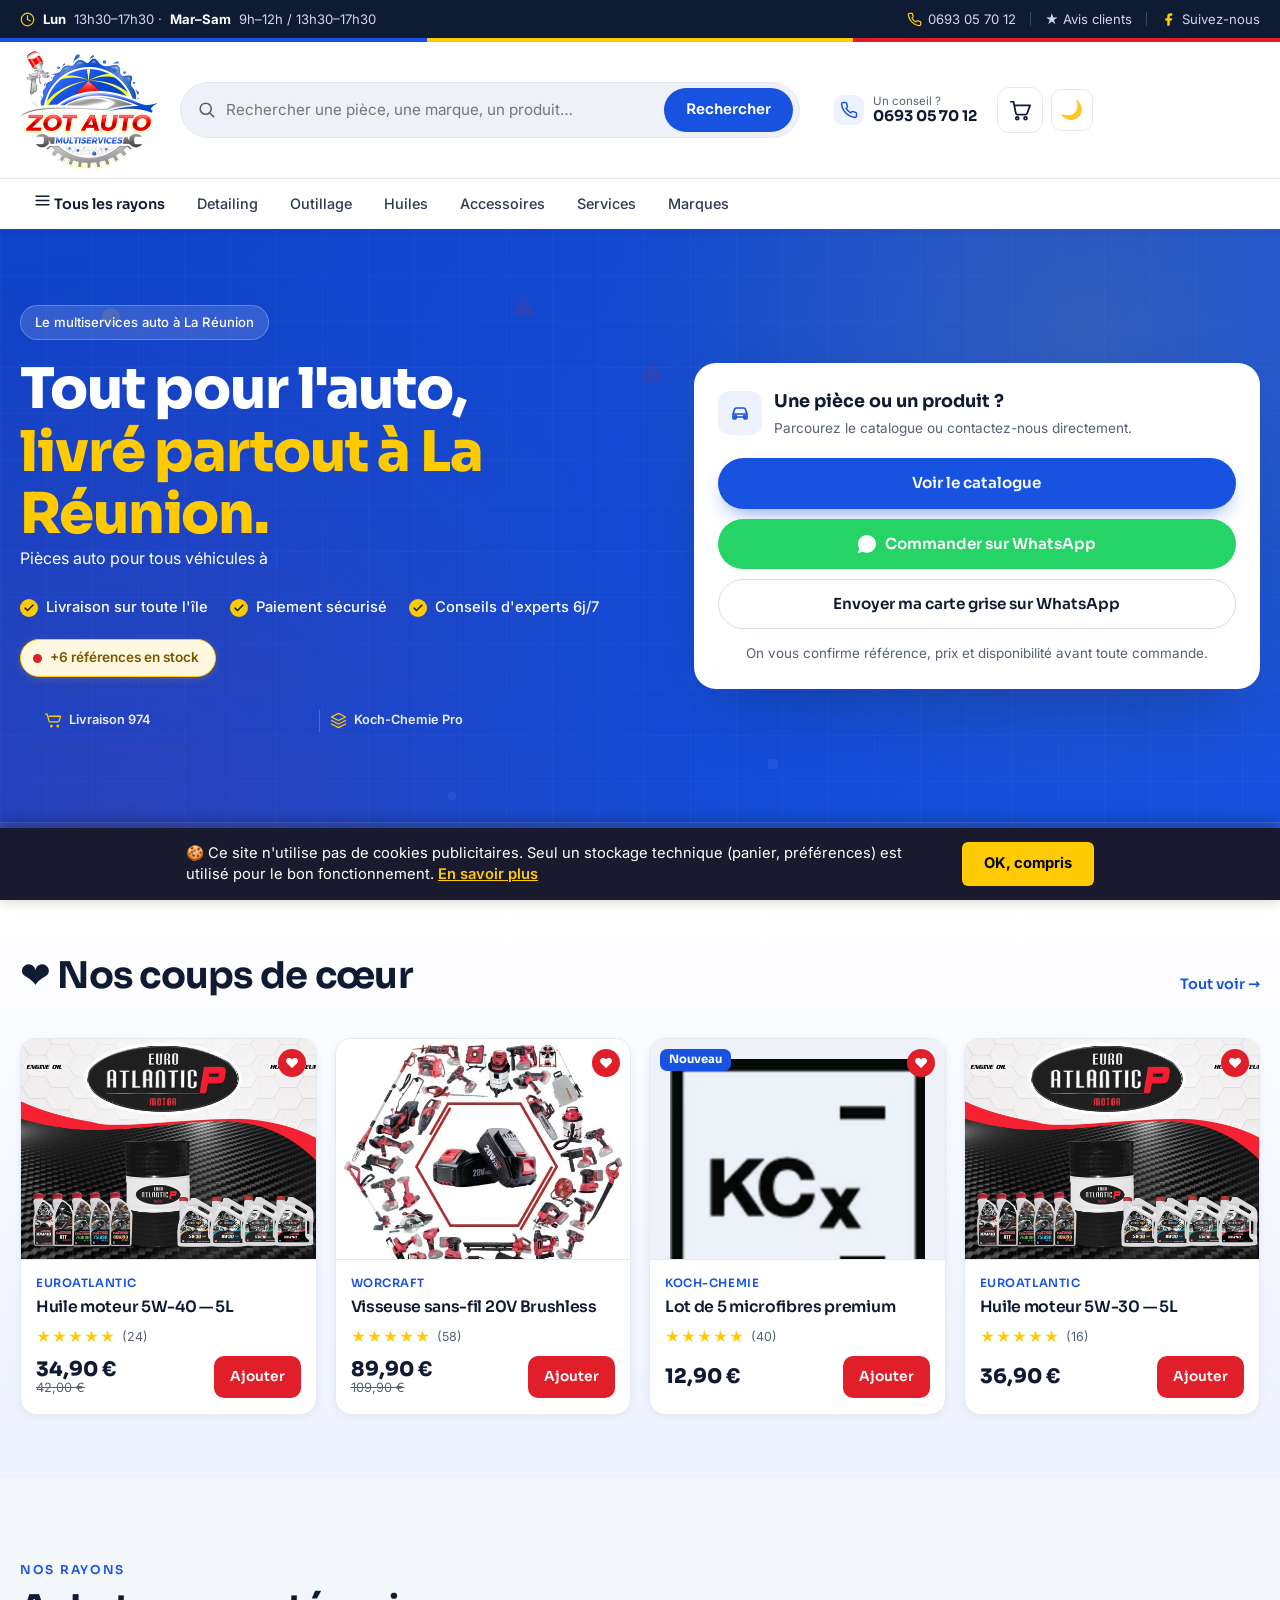
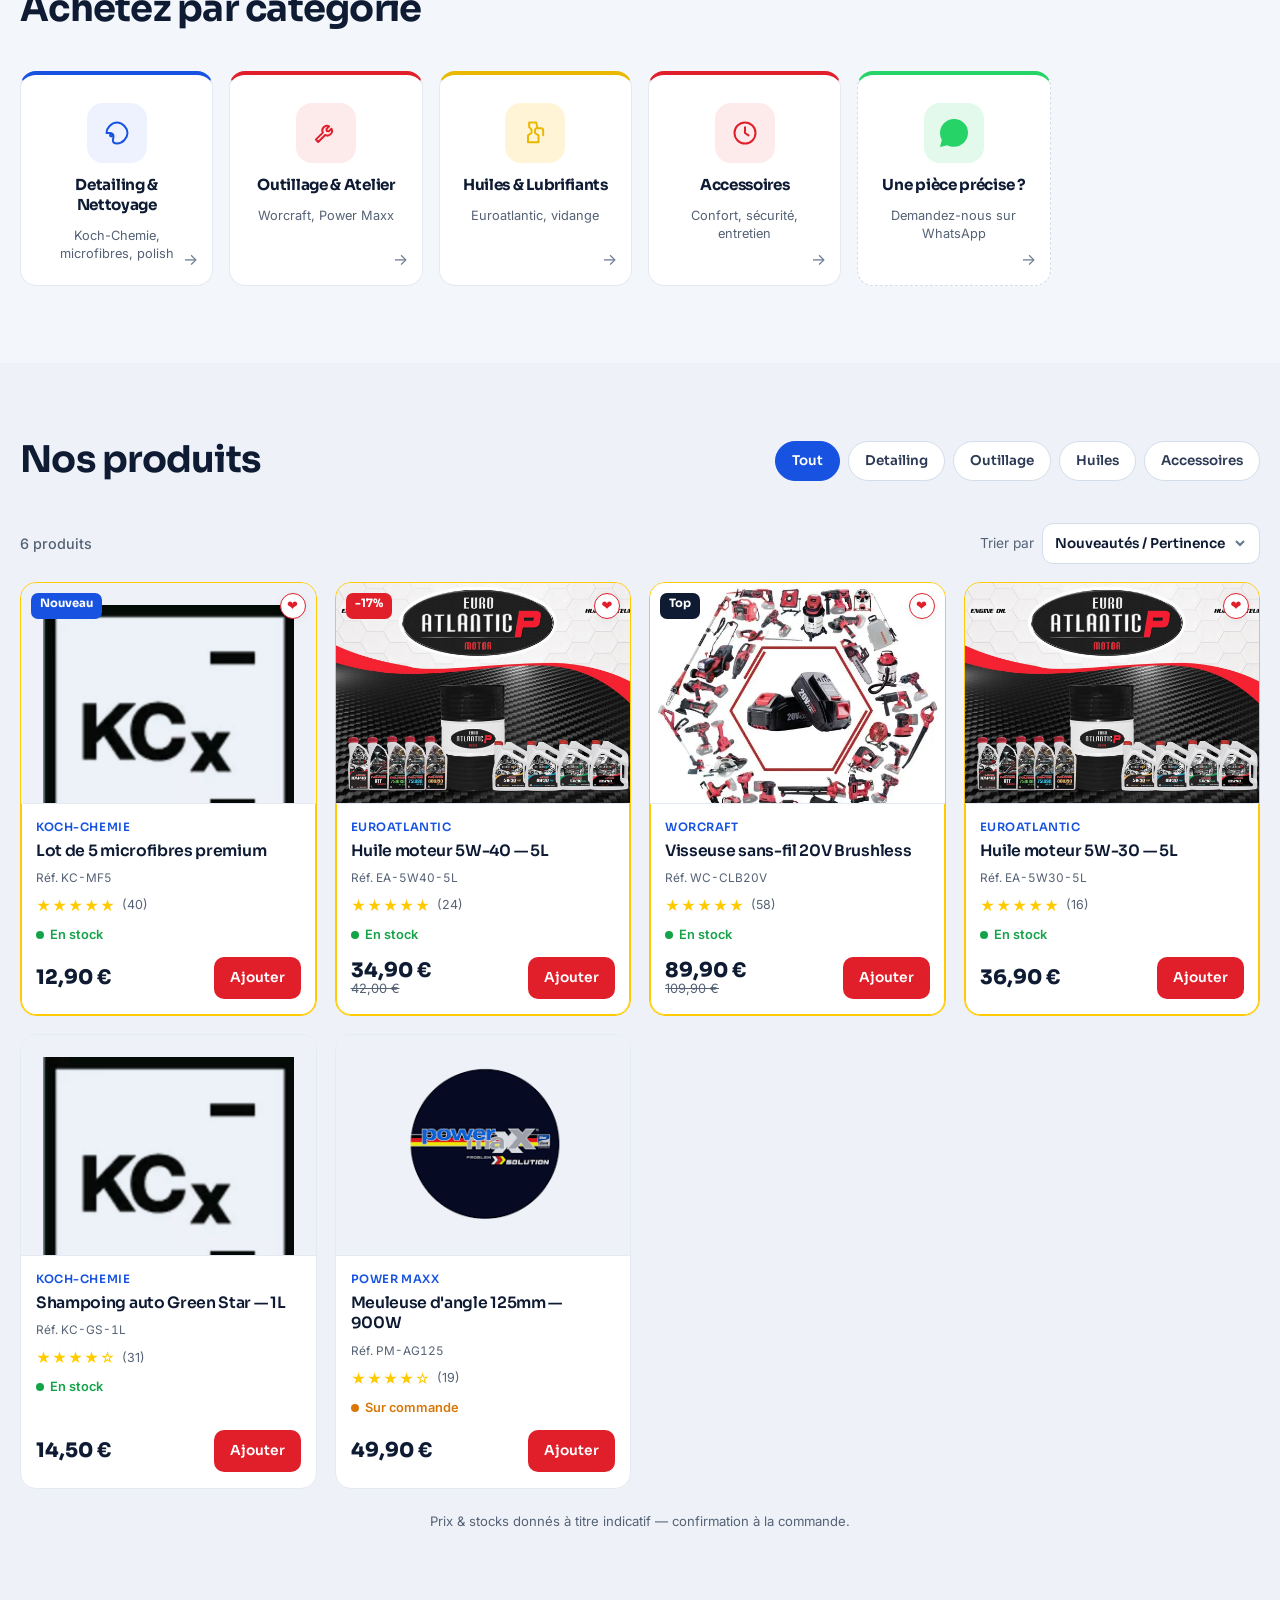
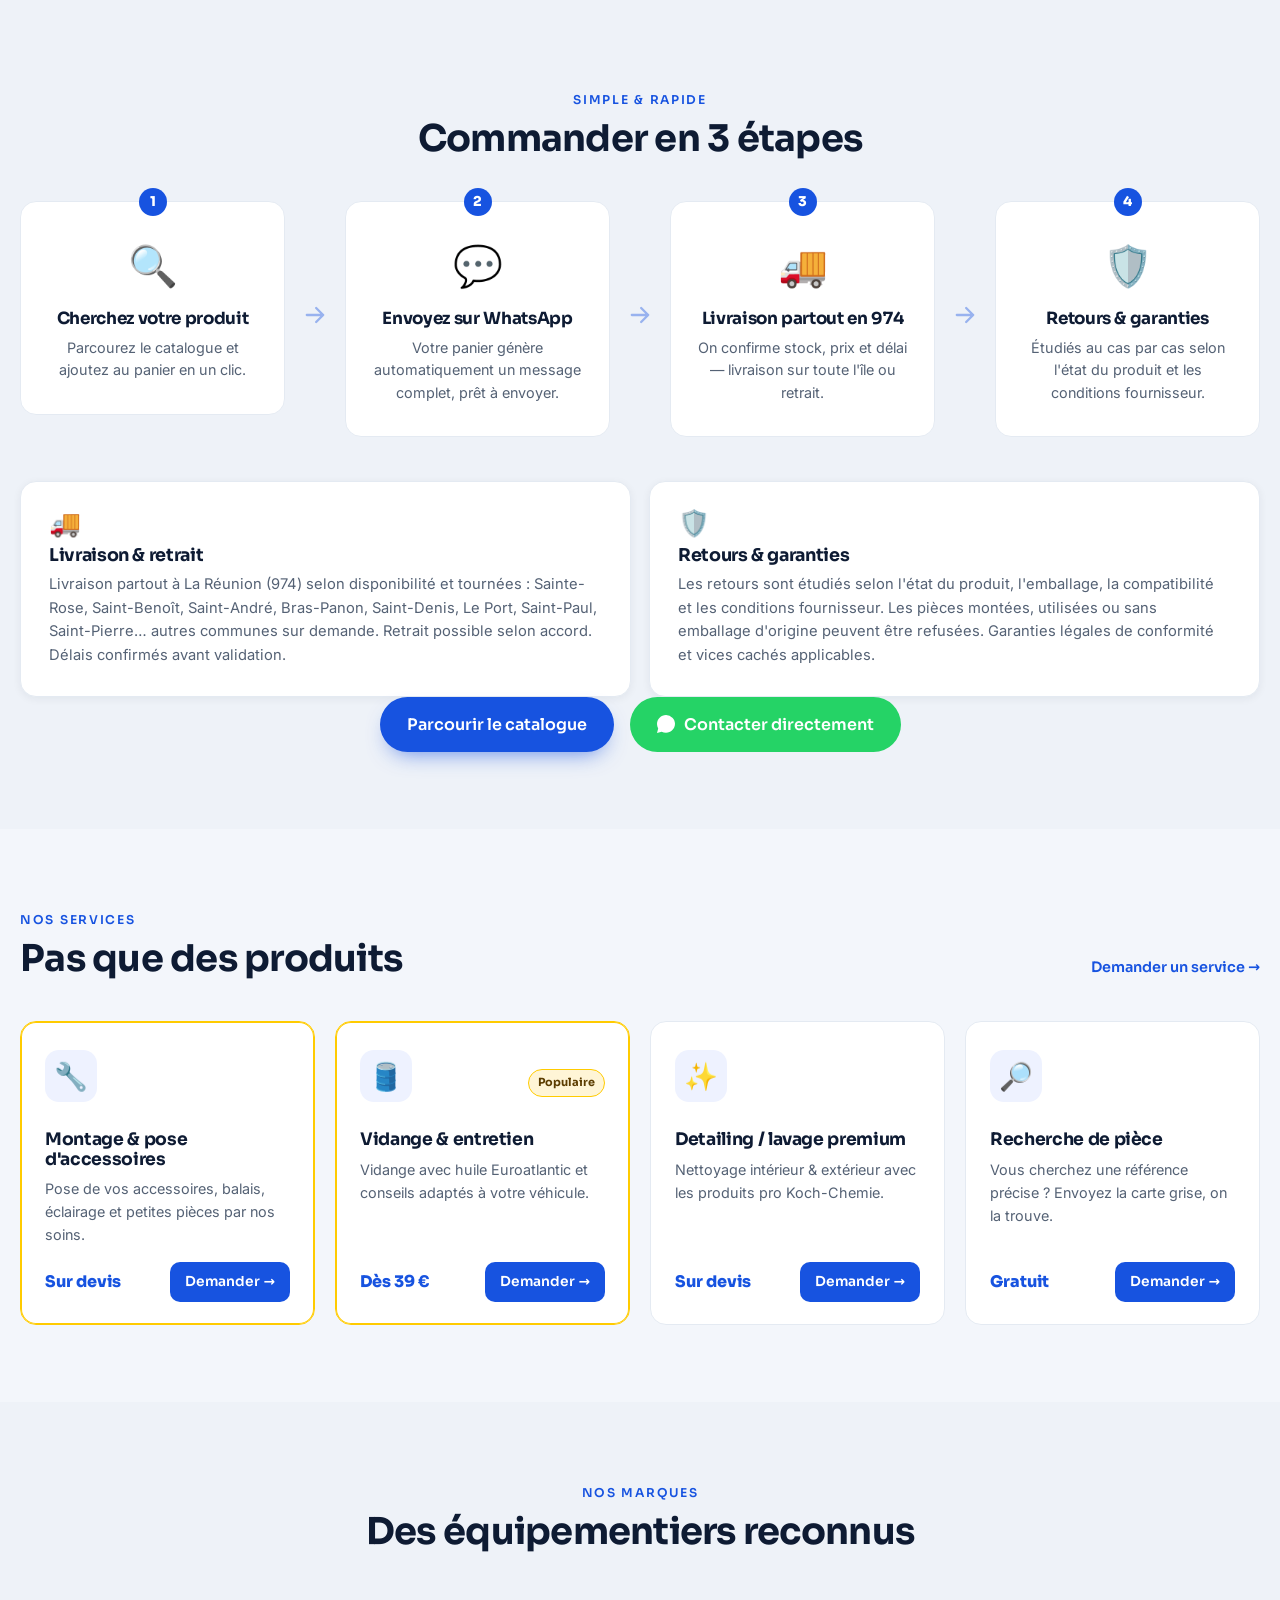
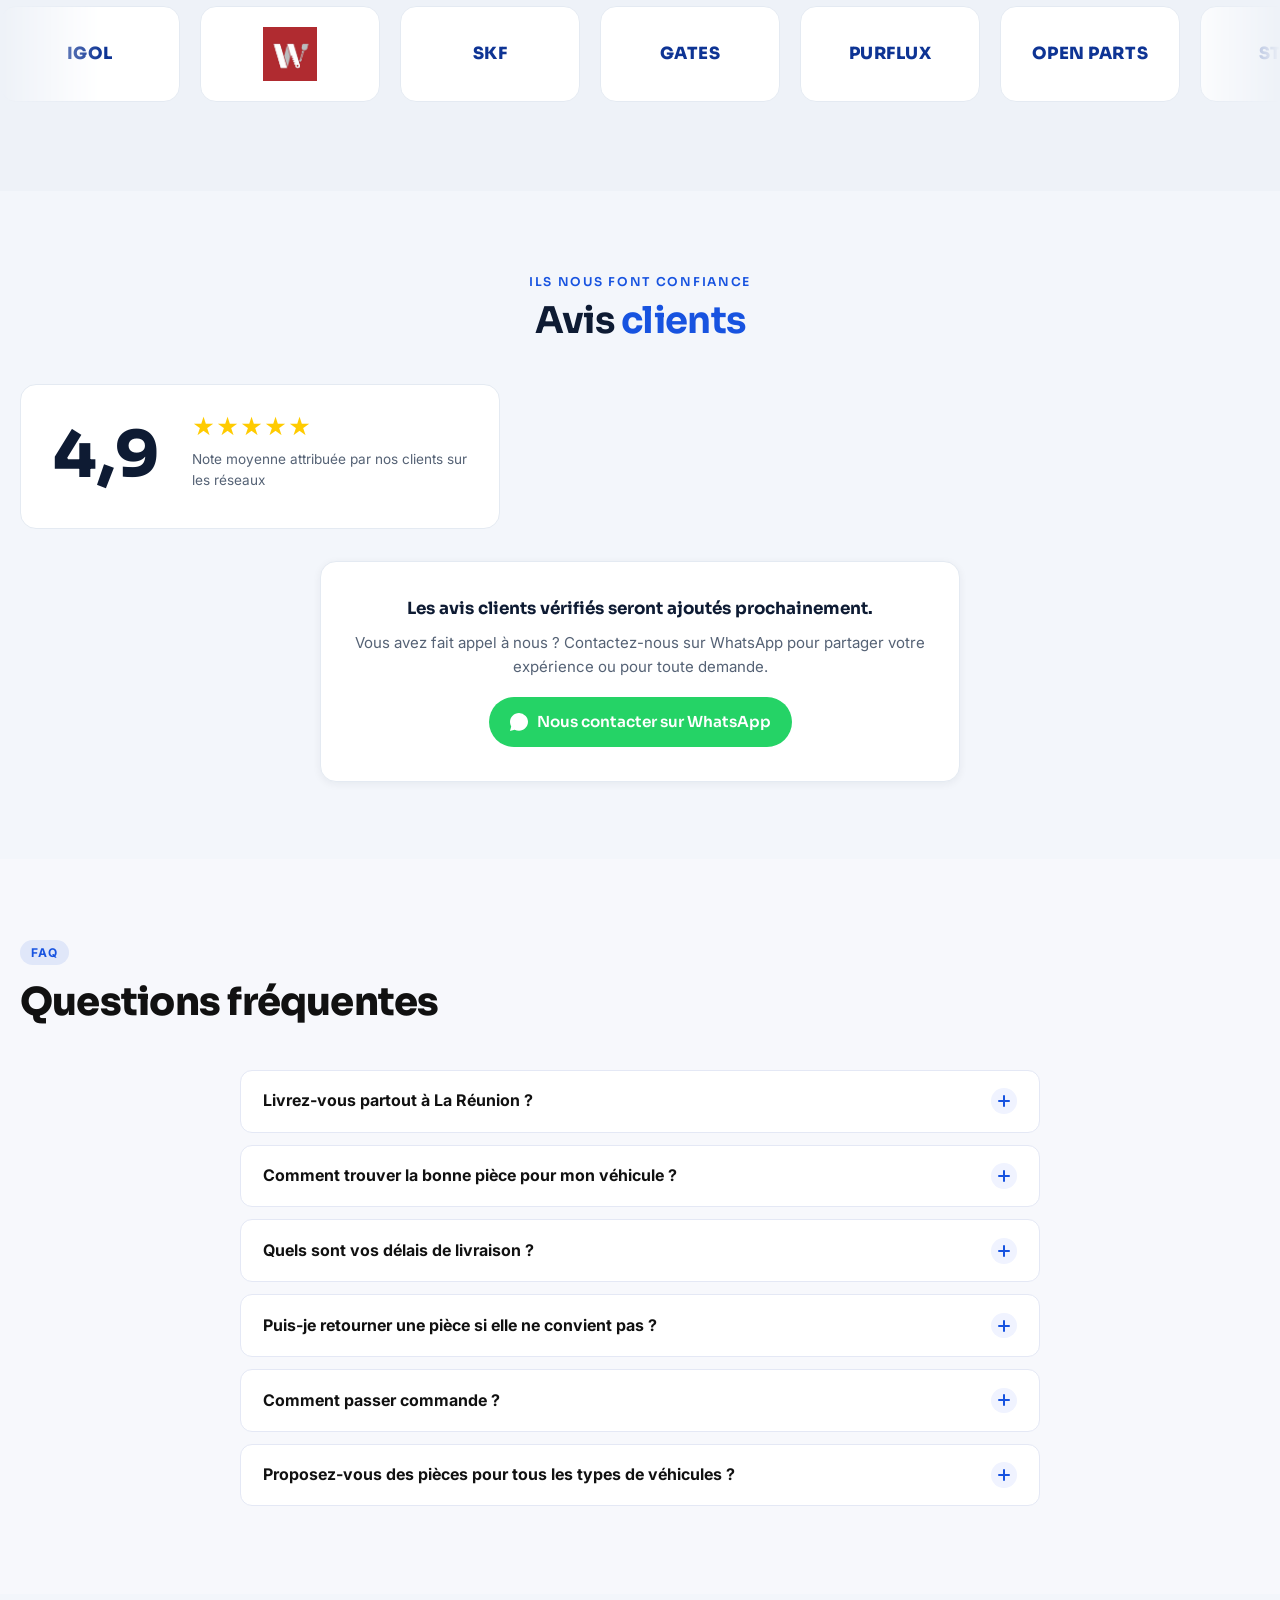
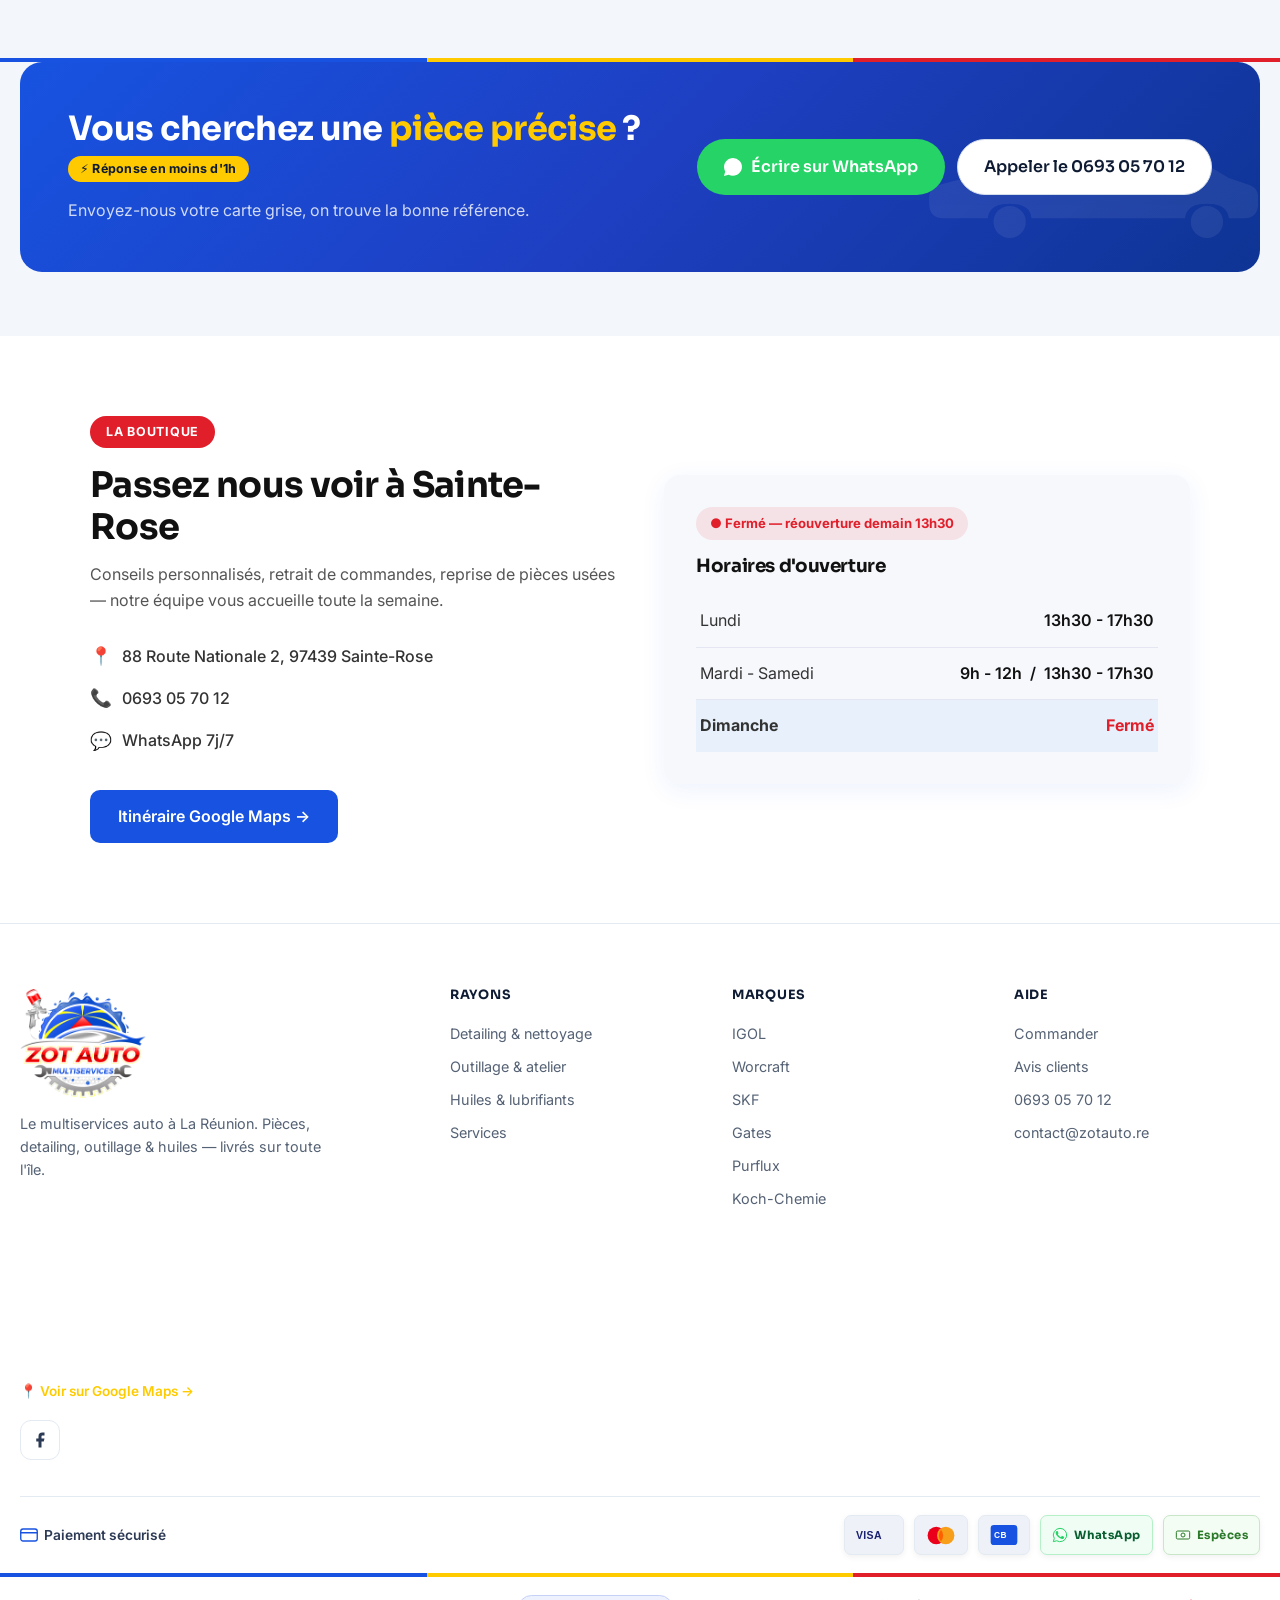
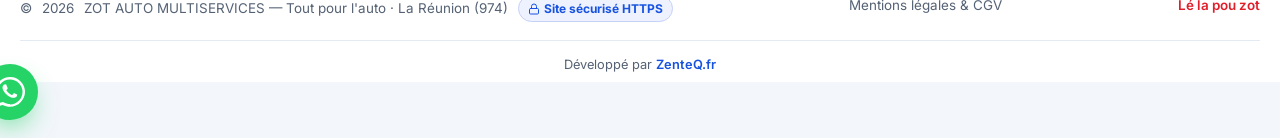
==== commit 37cf4396: "Site: retire bande engagements redondante, horaires en double (footer), 'Paiement securise' repete; " ====
--- a/index.html
+++ b/index.html
@@ -42,7 +42,7 @@
   <link rel="preconnect" href="https://fonts.gstatic.com" crossorigin />
   <link rel="dns-prefetch" href="https://wa.me" />
   <link href="https://fonts.googleapis.com/css2?family=Sora:wght@500;600;700;800&family=Inter:wght@400;500;600;700&display=swap" rel="stylesheet" />
-  <link rel="stylesheet" href="styles.css?v=13" />
+  <link rel="stylesheet" href="styles.css?v=14" />
 <script type="application/ld+json">
 {
   "@context": "https://schema.org",
@@ -120,6 +120,8 @@
         <a href="tel:+262693057012"><svg viewBox="0 0 24 24" aria-hidden="true"><path d="M22 16.92v3a2 2 0 0 1-2.18 2 19.79 19.79 0 0 1-8.63-3.07 19.5 19.5 0 0 1-6-6A19.79 19.79 0 0 1 2.08 4.18 2 2 0 0 1 4.07 2h3a2 2 0 0 1 2 1.72c.13.96.36 1.9.7 2.81a2 2 0 0 1-.45 2.11L8.09 9.91a16 16 0 0 0 6 6l1.27-1.27a2 2 0 0 1 2.11-.45c.9.34 1.85.57 2.81.7A2 2 0 0 1 22 16.92Z"/></svg> 0693 05 70 12</a>
         <span class="topbar__sep"></span>
         <a href="#avis">★ Avis clients</a>
+        <span class="topbar__sep"></span>
+        <a href="https://www.facebook.com/p/ZOT-AUTO-Multiservices-61572907222529/" target="_blank" rel="noopener" class="topbar__fb" aria-label="Suivez-nous sur Facebook"><svg viewBox="0 0 24 24" aria-hidden="true"><path d="M18 2h-3a5 5 0 0 0-5 5v3H7v4h3v8h4v-8h3l1-4h-4V7a1 1 0 0 1 1-1h3z"/></svg> Suivez-nous</a>
       </div>
     </div>
     <div class="tricolor" aria-hidden="true"><i></i><i></i><i></i></div>
@@ -164,28 +166,6 @@
       </div>
     </nav>
   </header>
-
-  <div class="reassurance-strip" aria-label="Nos engagements">
-    <div class="reassurance-strip__item reassurance-reveal">
-      <span class="reassurance-strip__icon"><svg viewBox="0 0 24 24" fill="none" stroke="currentColor" stroke-width="1.8" stroke-linecap="round" stroke-linejoin="round" aria-hidden="true"><path d="M1 3h15v13H1z"/><path d="M16 8h4l3 3v5h-7z"/><circle cx="5.5" cy="18.5" r="2.5"/><circle cx="18.5" cy="18.5" r="2.5"/></svg></span>
-      <span class="reassurance-strip__text">Livraison <strong>rapide</strong></span>
-    </div>
-    <div class="reassurance-strip__sep" aria-hidden="true"></div>
-    <div class="reassurance-strip__item reassurance-reveal">
-      <span class="reassurance-strip__icon"><svg viewBox="0 0 24 24" fill="none" stroke="currentColor" stroke-width="1.8" stroke-linecap="round" stroke-linejoin="round" aria-hidden="true"><rect x="3" y="11" width="18" height="11" rx="2"/><path d="M7 11V7a5 5 0 0 1 10 0v4"/><circle cx="12" cy="16" r="1"/></svg></span>
-      <span class="reassurance-strip__text">Paiement <strong>sécurisé</strong></span>
-    </div>
-    <div class="reassurance-strip__sep" aria-hidden="true"></div>
-    <div class="reassurance-strip__item reassurance-reveal">
-      <span class="reassurance-strip__icon"><svg viewBox="0 0 24 24" fill="none" stroke="currentColor" stroke-width="1.8" stroke-linecap="round" stroke-linejoin="round" aria-hidden="true"><path d="M21 15a2 2 0 0 1-2 2H7l-4 4V5a2 2 0 0 1 2-2h14a2 2 0 0 1 2 2z"/><path d="M8 10h8M8 14h4"/></svg></span>
-      <span class="reassurance-strip__text">SAV <strong>réactif</strong></span>
-    </div>
-    <div class="reassurance-strip__sep" aria-hidden="true"></div>
-    <div class="reassurance-strip__item reassurance-reveal">
-      <span class="reassurance-strip__icon"><svg viewBox="0 0 24 24" fill="none" stroke="currentColor" stroke-width="1.8" stroke-linecap="round" stroke-linejoin="round" aria-hidden="true"><path d="M12 2L8.5 8.5 2 9.3l4.7 4.6L5.8 20 12 16.8 18.2 20l-.9-6.1L22 9.3l-6.5-.8z"/></svg></span>
-      <span class="reassurance-strip__text">Produits <strong>certifiés</strong></span>
-    </div>
-  </div>
 
   <main id="main">
 
@@ -229,11 +209,6 @@
             <div class="hero__trust-item">
               <svg viewBox="0 0 24 24" aria-hidden="true" fill="none" stroke="currentColor" stroke-width="1.8" stroke-linecap="round" stroke-linejoin="round"><path d="M12 2L2 7l10 5 10-5-10-5zM2 17l10 5 10-5M2 12l10 5 10-5"/></svg>
               <span>Koch-Chemie Pro</span>
-            </div>
-            <div class="hero__trust-sep" aria-hidden="true"></div>
-            <div class="hero__trust-item">
-              <svg viewBox="0 0 24 24" aria-hidden="true" fill="none" stroke="currentColor" stroke-width="1.8" stroke-linecap="round" stroke-linejoin="round"><rect x="3" y="11" width="18" height="11" rx="2" ry="2"/><path d="M7 11V7a5 5 0 0 1 10 0v4"/></svg>
-              <span>Paiement sécurisé</span>
             </div>
           </div>
         </div>
@@ -632,10 +607,6 @@
       <div class="footer__brand">
         <img src="assets/brands/logo-zotauto.png" alt="ZOT AUTO" width="120" height="64" loading="lazy" decoding="async" />
         <p>Le multiservices auto à La Réunion. Pièces, detailing, outillage &amp; huiles — livrés sur toute l'île.</p>
-        <div class="footer__hours">
-          <svg viewBox="0 0 24 24" aria-hidden="true" class="footer__hours-icon"><circle cx="12" cy="12" r="9"/><polyline points="12 6 12 12 16 14"/></svg>
-          <span><strong>Lun :</strong> 13h30–17h30 &nbsp;·&nbsp; <strong>Mar–Sam :</strong> 9h–12h / 13h30–17h30 &nbsp;·&nbsp; <strong>Dim :</strong> Fermé</span>
-        </div>
         <div class="footer__map">
           <iframe
             src="https://www.google.com/maps?q=88+Route+Nationale+2,+97439+Sainte-Rose,+La+R%C3%A9union&output=embed"
@@ -759,9 +730,9 @@
     <svg viewBox="0 0 24 24" aria-hidden="true"><path d="M20.5 3.5A11.9 11.9 0 0 0 12 0C5.4 0 0 5.4 0 12c0 2.1.6 4.2 1.6 6L0 24l6.2-1.6c1.7.9 3.7 1.4 5.8 1.4 6.6 0 12-5.4 12-12 0-3.2-1.2-6.2-3.5-8.3Zm-8.5 18c-1.8 0-3.6-.5-5.1-1.4l-.4-.2-3.7 1 1-3.6-.2-.4A9.9 9.9 0 0 1 2 12c0-5.5 4.5-10 10-10 2.7 0 5.2 1 7.1 2.9A9.9 9.9 0 0 1 22 12c0 5.5-4.5 10-10 10Zm5.5-7.5c-.3-.2-1.8-.9-2-1-.3-.1-.5-.1-.7.1-.2.3-.8 1-.9 1.1-.2.2-.3.2-.6.1a8.1 8.1 0 0 1-2.4-1.5 9 9 0 0 1-1.7-2c-.2-.3 0-.5.1-.6l.5-.5.3-.5c.1-.2 0-.4 0-.5l-1-2.3c-.2-.6-.5-.5-.7-.5h-.6c-.2 0-.5.1-.8.3-.3.3-1 1-1 2.4s1 2.8 1.2 3c.1.2 2 3.1 4.9 4.3.7.3 1.2.5 1.6.6.7.2 1.3.2 1.8.1.6-.1 1.8-.7 2-1.4.3-.7.3-1.3.2-1.4-.1-.2-.3-.2-.5-.3Z"/></svg>
   </a>
 
-  <script src="data/catalogue.js?v=13" defer></script>
-  <script src="script.js?v=13" defer></script>
-  <script src="pwa.js?v=13" defer></script>
+  <script src="data/catalogue.js?v=14" defer></script>
+  <script src="script.js?v=14" defer></script>
+  <script src="pwa.js?v=14" defer></script>
 <div class="cookie-banner" id="cookieBanner" role="dialog" aria-live="polite" aria-label="Information cookies">
   <p class="cookie-banner__text">🍪 Ce site n'utilise pas de cookies publicitaires. Seul un stockage technique (panier, préférences) est utilisé pour le bon fonctionnement. <a href="mentions-legales.html#confidentialite" class="cookie-banner__link">En savoir plus</a></p>
   <button type="button" class="cookie-banner__btn" id="cookieBannerBtn">OK, compris</button>
--- a/styles.css
+++ b/styles.css
@@ -116,6 +116,8 @@
 .topbar__right a { display: inline-flex; align-items: center; gap: 6px; transition: color 0.2s; }
 .topbar__right a:hover { color: #fff; }
 .topbar__sep { width: 1px; height: 14px; background: rgba(255,255,255,0.2); }
+.topbar__fb svg { fill: var(--yellow); stroke: none; }
+.topbar__fb:hover svg { fill: #fff; }
 
 /* =========================================================
    Header
@@ -585,7 +587,7 @@
   .qv__media { min-height: 220px; border-radius: var(--radius-lg) var(--radius-lg) 0 0; }
 }
 @media (max-width: 560px) {
-  .topbar__right a:last-child { display: none; }
+  .topbar__right a[href="#avis"], .topbar__right .topbar__sep { display: none; }
   .cats { grid-template-columns: 1fr; }
   .footer__top { grid-template-columns: 1fr 1fr; }
   .shead { flex-direction: column; align-items: flex-start; }
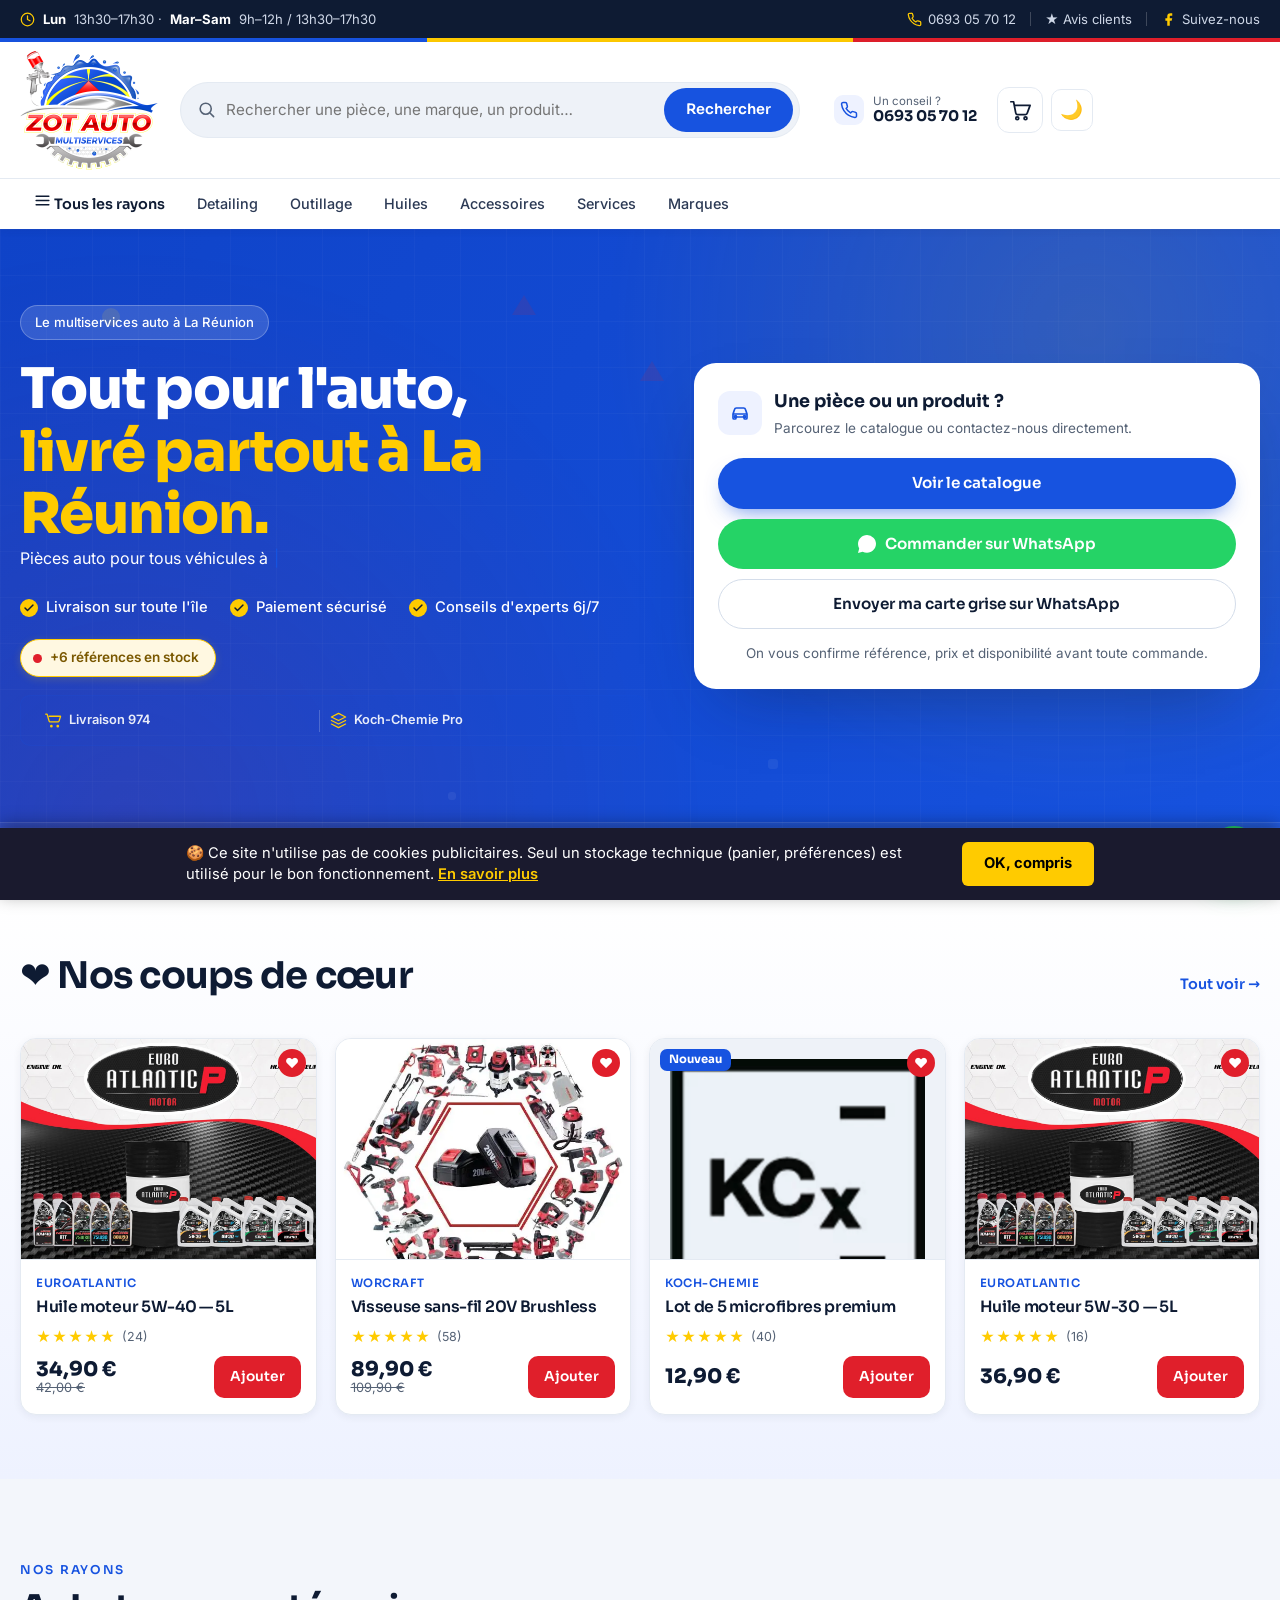
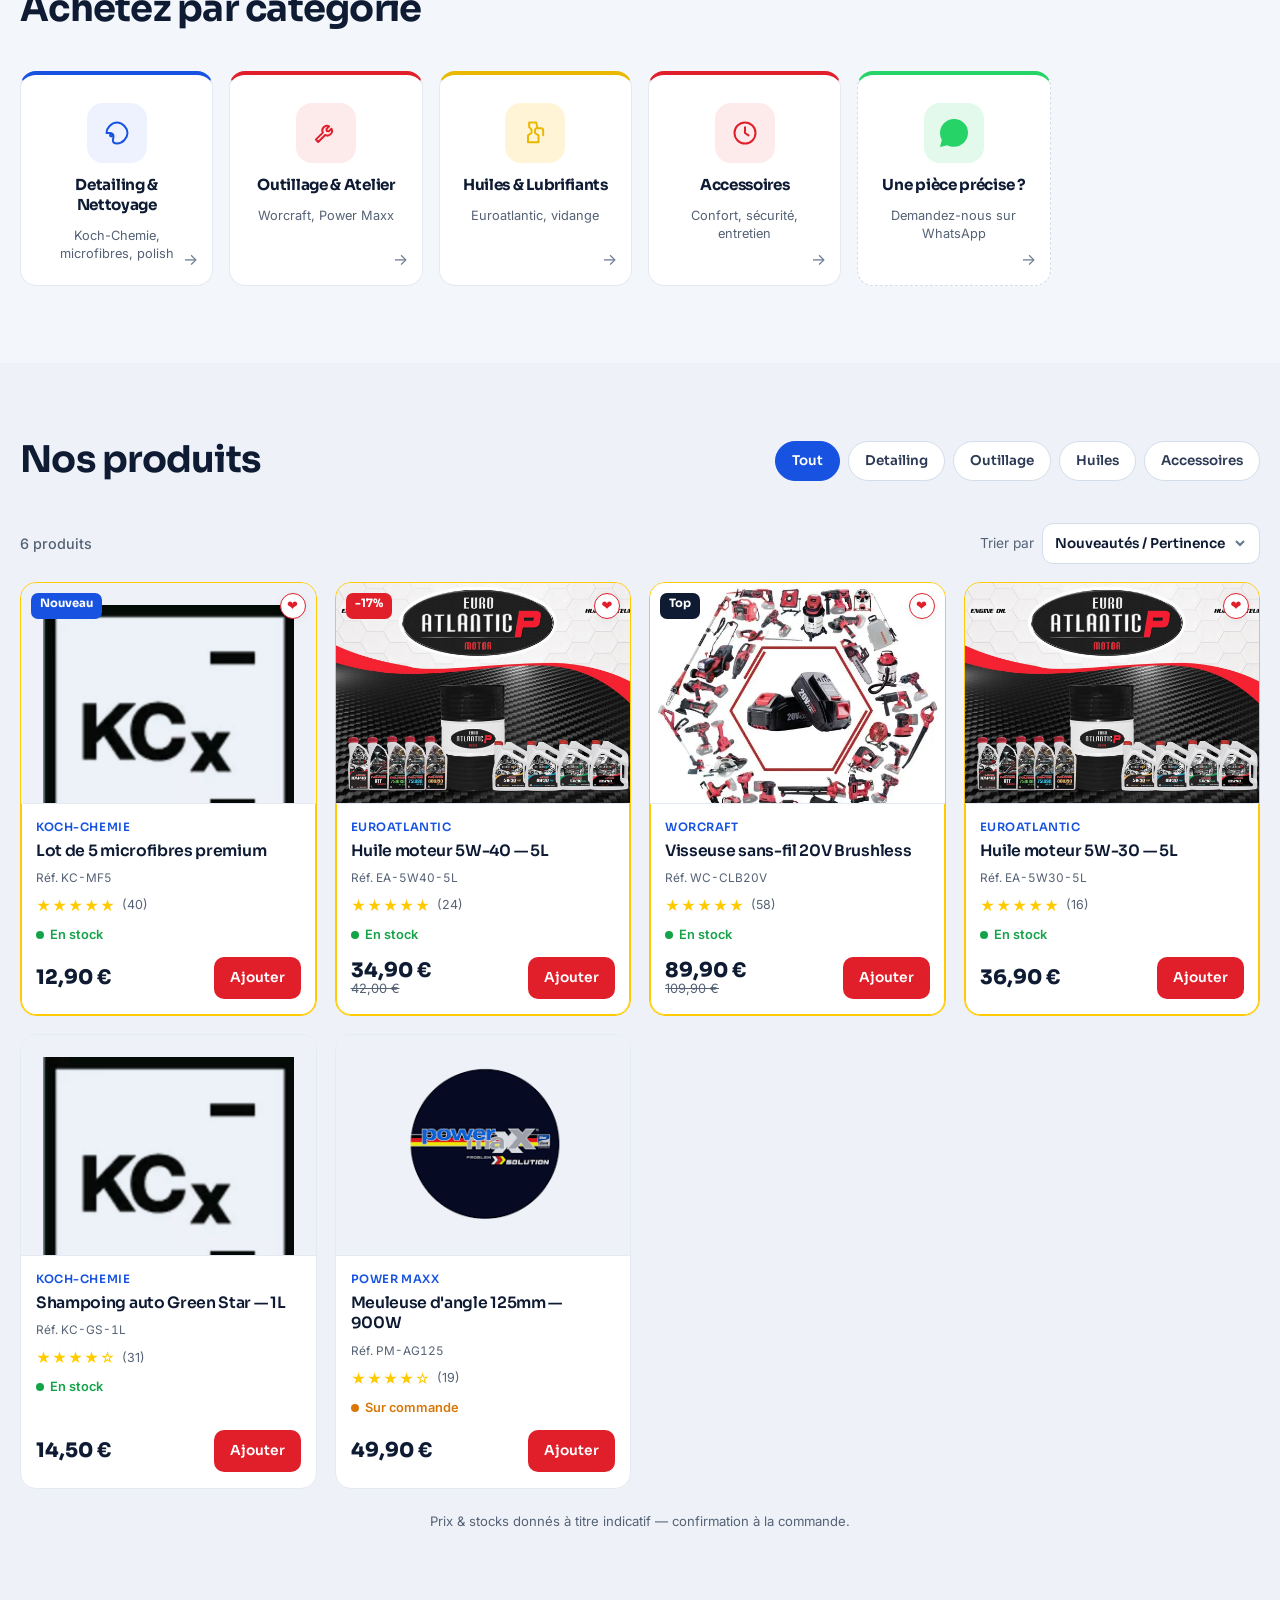
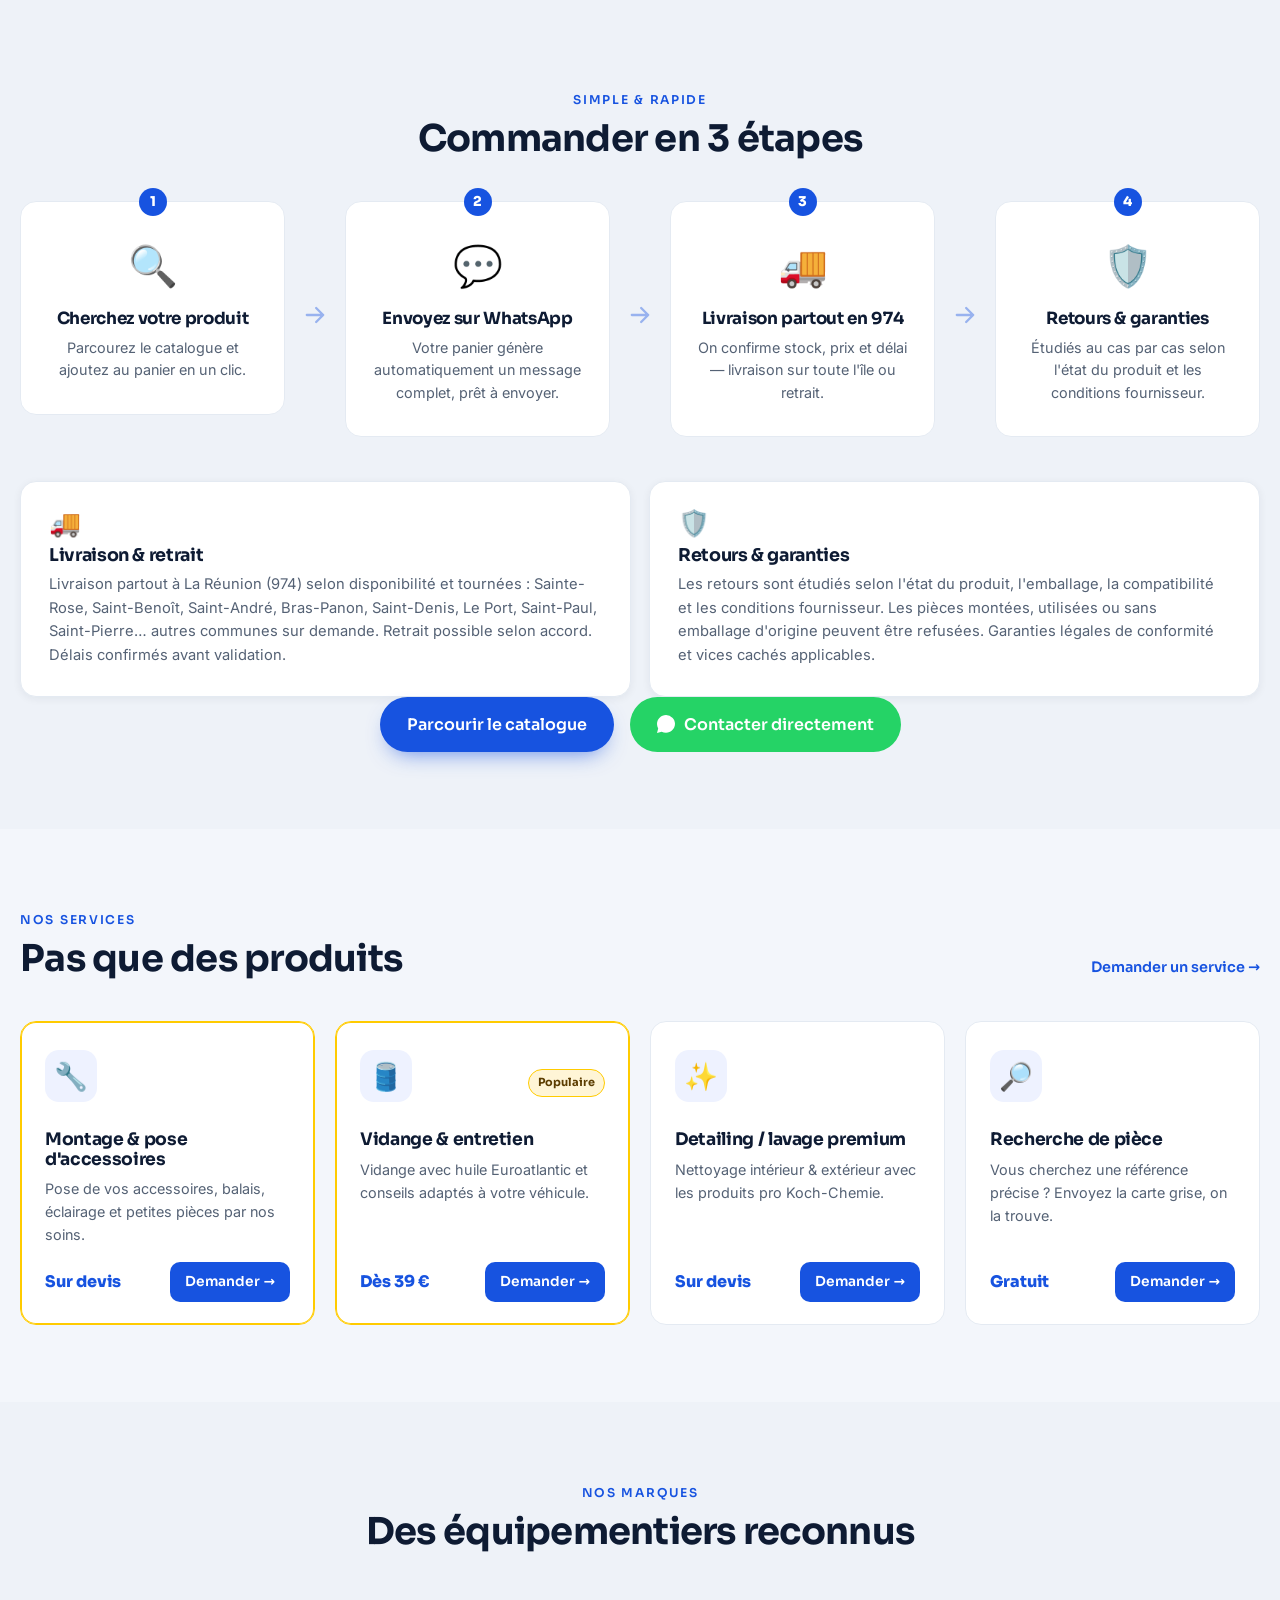
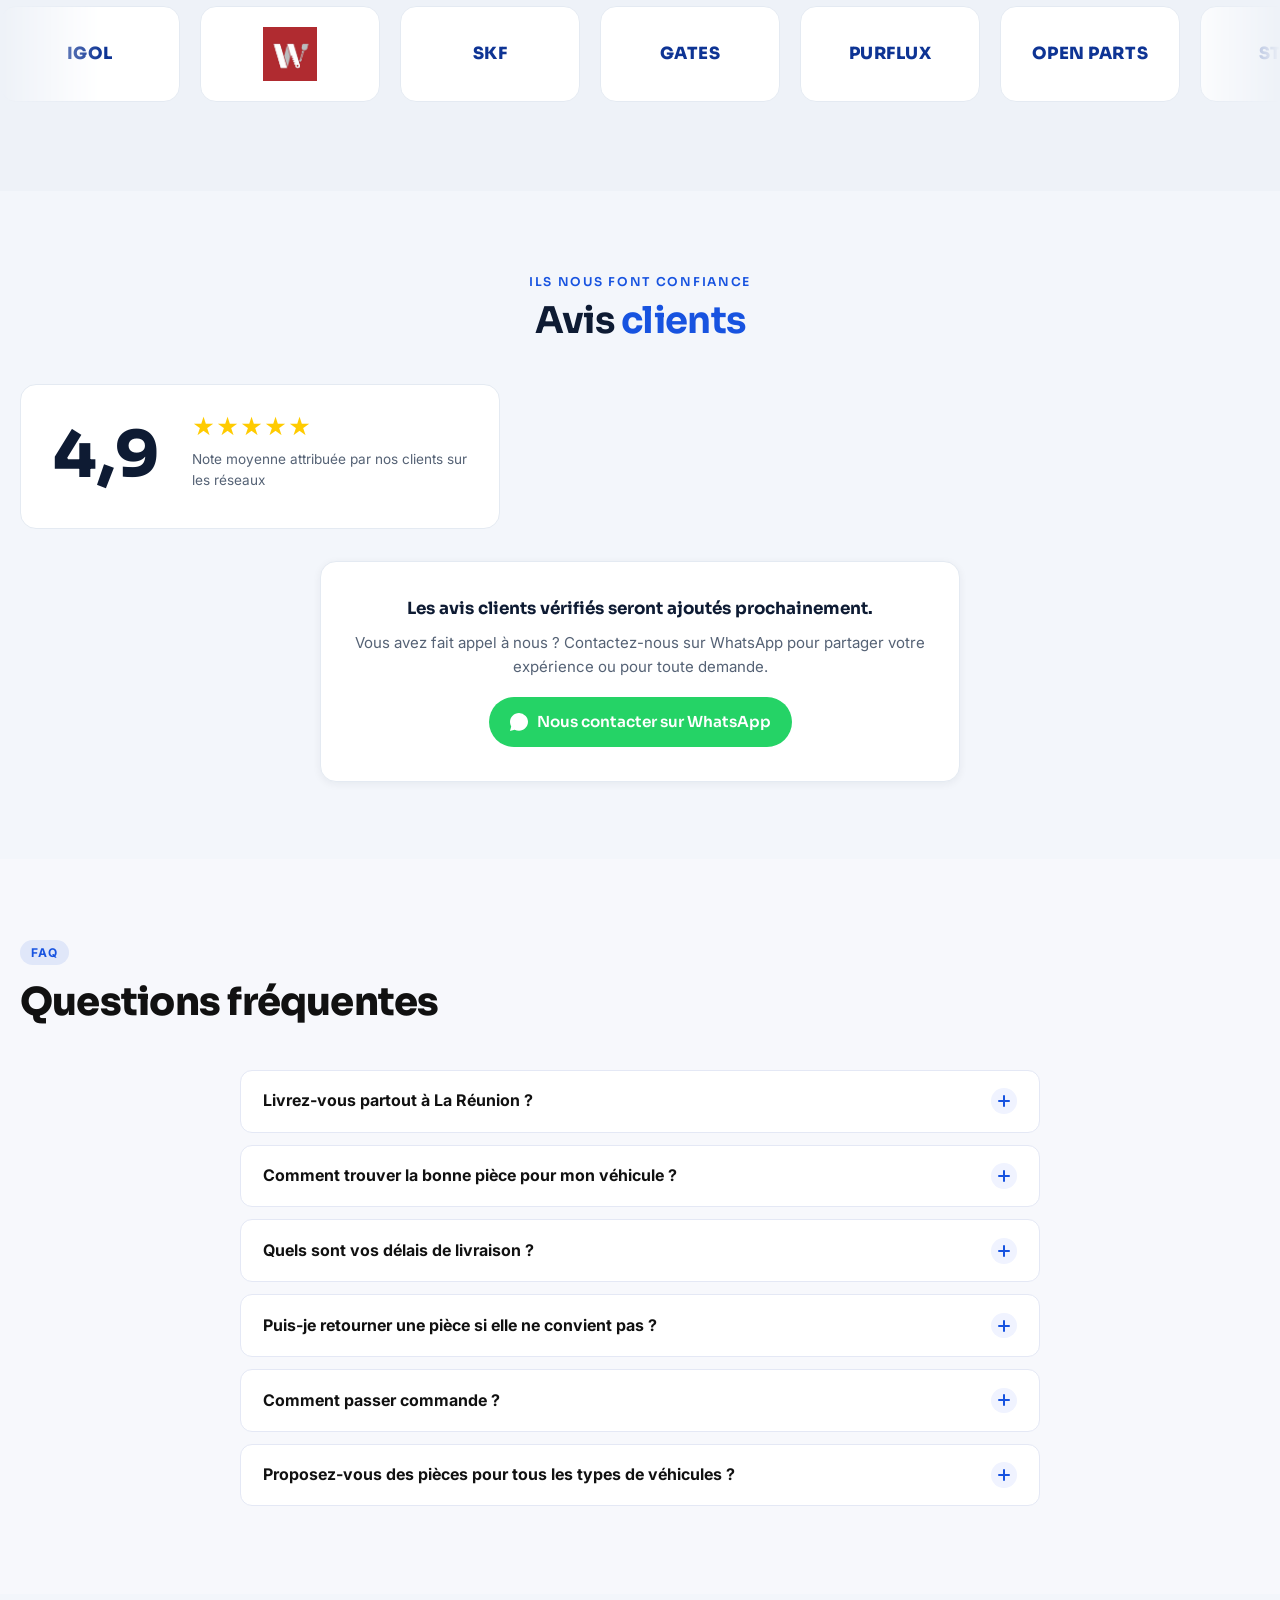
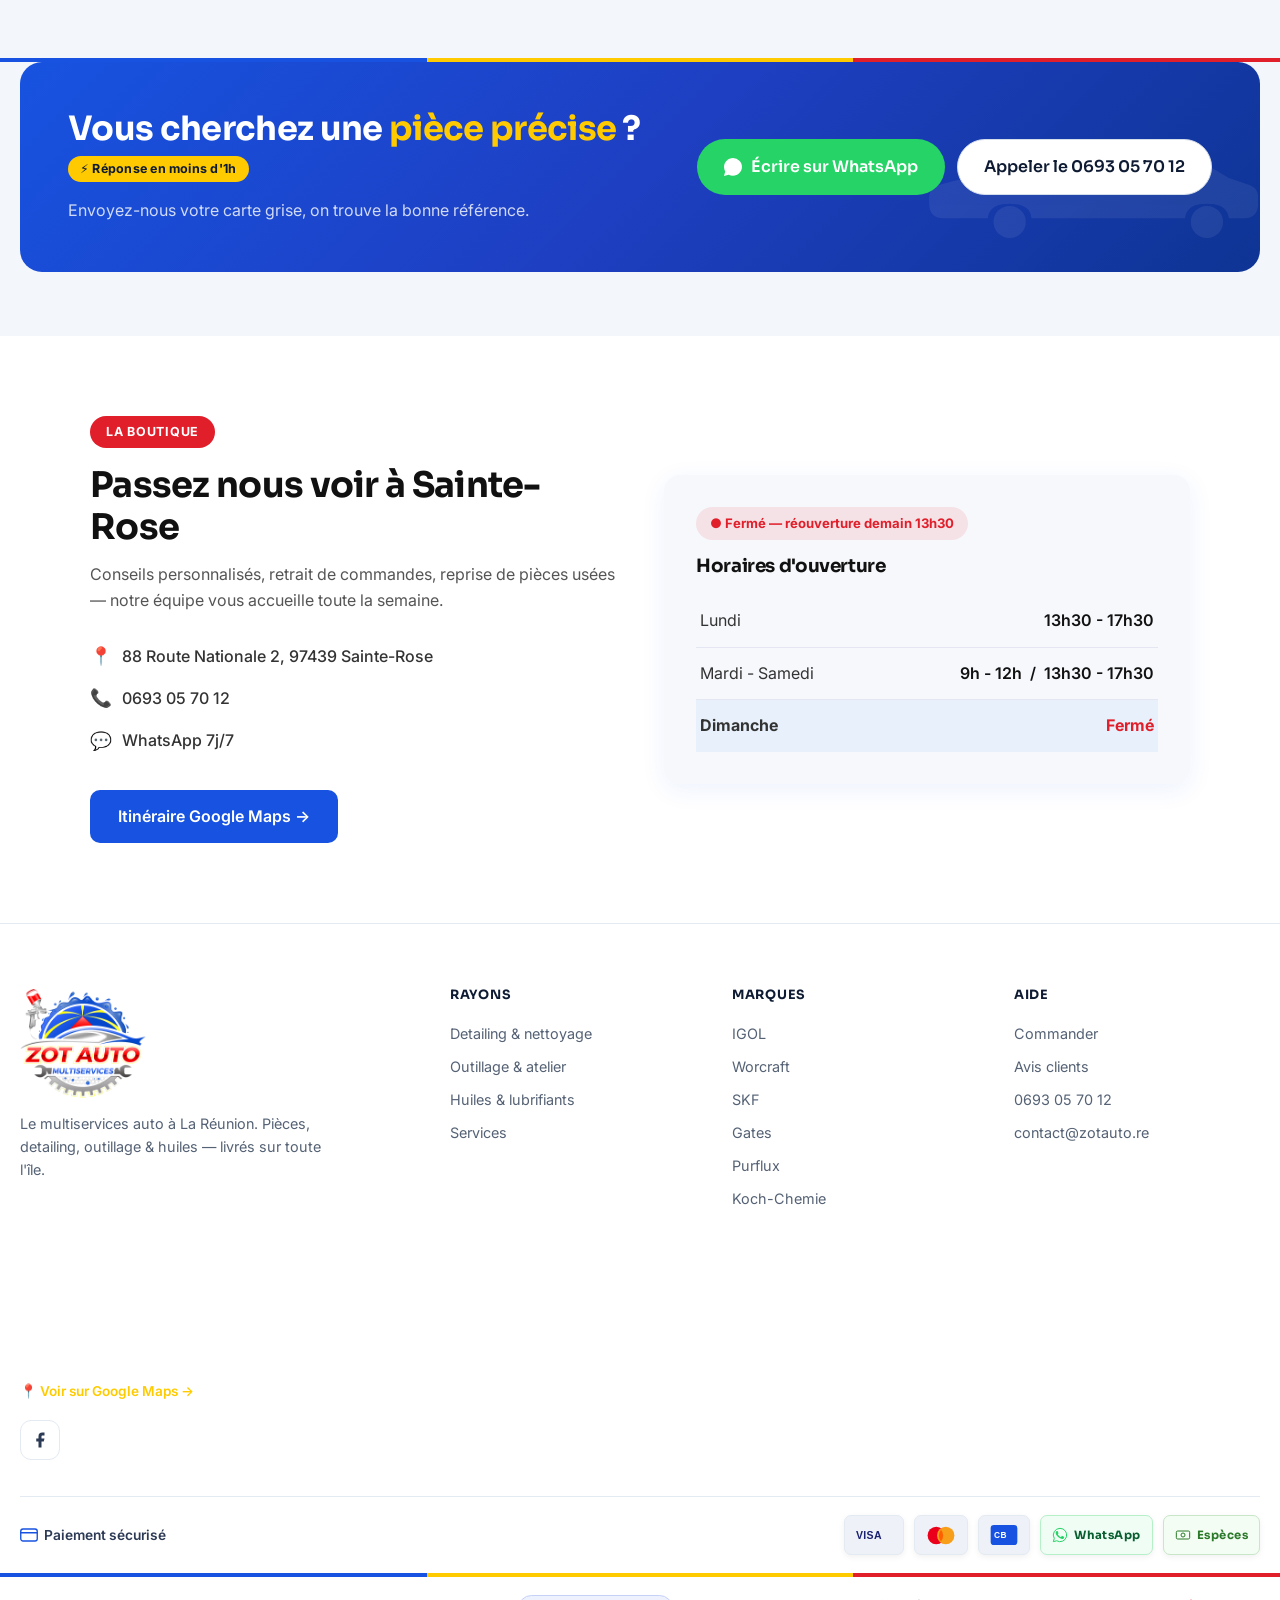
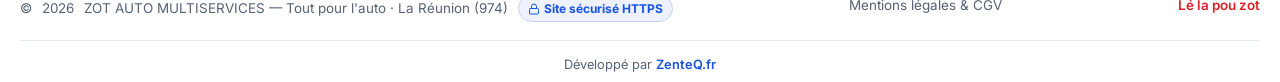
==== commit 57c8e144: "Fix: WhatsApp flottant repositionne (position:fixed ecrase par relative), URL Facebook corrigee (pro" ====
--- a/index.html
+++ b/index.html
@@ -42,7 +42,7 @@
   <link rel="preconnect" href="https://fonts.gstatic.com" crossorigin />
   <link rel="dns-prefetch" href="https://wa.me" />
   <link href="https://fonts.googleapis.com/css2?family=Sora:wght@500;600;700;800&family=Inter:wght@400;500;600;700&display=swap" rel="stylesheet" />
-  <link rel="stylesheet" href="styles.css?v=14" />
+  <link rel="stylesheet" href="styles.css?v=15" />
 <script type="application/ld+json">
 {
   "@context": "https://schema.org",
@@ -70,7 +70,7 @@
         { "@type": "OpeningHoursSpecification", "dayOfWeek": ["Tuesday","Wednesday","Thursday","Friday","Saturday"], "opens": "09:00", "closes": "12:00" },
         { "@type": "OpeningHoursSpecification", "dayOfWeek": ["Tuesday","Wednesday","Thursday","Friday","Saturday"], "opens": "13:30", "closes": "17:30" }
       ],
-      "sameAs": ["https://www.facebook.com/p/ZOT-AUTO-Multiservices-61572907222529/"],
+      "sameAs": ["https://www.facebook.com/profile.php?id=61572907222529"],
       "areaServed": { "@type": "AdministrativeArea", "name": "La Réunion" }
     },
     {
@@ -121,7 +121,7 @@
         <span class="topbar__sep"></span>
         <a href="#avis">★ Avis clients</a>
         <span class="topbar__sep"></span>
-        <a href="https://www.facebook.com/p/ZOT-AUTO-Multiservices-61572907222529/" target="_blank" rel="noopener" class="topbar__fb" aria-label="Suivez-nous sur Facebook"><svg viewBox="0 0 24 24" aria-hidden="true"><path d="M18 2h-3a5 5 0 0 0-5 5v3H7v4h3v8h4v-8h3l1-4h-4V7a1 1 0 0 1 1-1h3z"/></svg> Suivez-nous</a>
+        <a href="https://www.facebook.com/profile.php?id=61572907222529" target="_blank" rel="noopener" class="topbar__fb" aria-label="Suivez-nous sur Facebook"><svg viewBox="0 0 24 24" aria-hidden="true"><path d="M18 2h-3a5 5 0 0 0-5 5v3H7v4h3v8h4v-8h3l1-4h-4V7a1 1 0 0 1 1-1h3z"/></svg> Suivez-nous</a>
       </div>
     </div>
     <div class="tricolor" aria-hidden="true"><i></i><i></i><i></i></div>
@@ -620,7 +620,7 @@
           <a class="footer__map-link" href="https://maps.google.com/?q=88+Route+Nationale+2+97439+Sainte-Rose+La+Reunion" target="_blank" rel="noopener">📍 Voir sur Google Maps →</a>
         </div>
         <div class="socials">
-          <a href="https://www.facebook.com/p/ZOT-AUTO-Multiservices-61572907222529/" target="_blank" rel="noopener" aria-label="Facebook"><svg viewBox="0 0 24 24" aria-hidden="true"><path d="M18 2h-3a5 5 0 0 0-5 5v3H7v4h3v8h4v-8h3l1-4h-4V7a1 1 0 0 1 1-1h3z"/></svg></a>
+          <a href="https://www.facebook.com/profile.php?id=61572907222529" target="_blank" rel="noopener" aria-label="Facebook"><svg viewBox="0 0 24 24" aria-hidden="true"><path d="M18 2h-3a5 5 0 0 0-5 5v3H7v4h3v8h4v-8h3l1-4h-4V7a1 1 0 0 1 1-1h3z"/></svg></a>
         </div>
       </div>
       <div class="footer__col"><h4>Rayons</h4><a href="#categories">Detailing &amp; nettoyage</a><a href="#categories">Outillage &amp; atelier</a><a href="#categories">Huiles &amp; lubrifiants</a><a href="#services">Services</a></div>
@@ -730,9 +730,9 @@
     <svg viewBox="0 0 24 24" aria-hidden="true"><path d="M20.5 3.5A11.9 11.9 0 0 0 12 0C5.4 0 0 5.4 0 12c0 2.1.6 4.2 1.6 6L0 24l6.2-1.6c1.7.9 3.7 1.4 5.8 1.4 6.6 0 12-5.4 12-12 0-3.2-1.2-6.2-3.5-8.3Zm-8.5 18c-1.8 0-3.6-.5-5.1-1.4l-.4-.2-3.7 1 1-3.6-.2-.4A9.9 9.9 0 0 1 2 12c0-5.5 4.5-10 10-10 2.7 0 5.2 1 7.1 2.9A9.9 9.9 0 0 1 22 12c0 5.5-4.5 10-10 10Zm5.5-7.5c-.3-.2-1.8-.9-2-1-.3-.1-.5-.1-.7.1-.2.3-.8 1-.9 1.1-.2.2-.3.2-.6.1a8.1 8.1 0 0 1-2.4-1.5 9 9 0 0 1-1.7-2c-.2-.3 0-.5.1-.6l.5-.5.3-.5c.1-.2 0-.4 0-.5l-1-2.3c-.2-.6-.5-.5-.7-.5h-.6c-.2 0-.5.1-.8.3-.3.3-1 1-1 2.4s1 2.8 1.2 3c.1.2 2 3.1 4.9 4.3.7.3 1.2.5 1.6.6.7.2 1.3.2 1.8.1.6-.1 1.8-.7 2-1.4.3-.7.3-1.3.2-1.4-.1-.2-.3-.2-.5-.3Z"/></svg>
   </a>
 
-  <script src="data/catalogue.js?v=14" defer></script>
-  <script src="script.js?v=14" defer></script>
-  <script src="pwa.js?v=14" defer></script>
+  <script src="data/catalogue.js?v=15" defer></script>
+  <script src="script.js?v=15" defer></script>
+  <script src="pwa.js?v=15" defer></script>
 <div class="cookie-banner" id="cookieBanner" role="dialog" aria-live="polite" aria-label="Information cookies">
   <p class="cookie-banner__text">🍪 Ce site n'utilise pas de cookies publicitaires. Seul un stockage technique (panier, préférences) est utilisé pour le bon fonctionnement. <a href="mentions-legales.html#confidentialite" class="cookie-banner__link">En savoir plus</a></p>
   <button type="button" class="cookie-banner__btn" id="cookieBannerBtn">OK, compris</button>
--- a/styles.css
+++ b/styles.css
@@ -943,7 +943,7 @@
 /* =========================================================
    UX — pulse WA + scroll-to-top + overlay produit
    ========================================================= */
-.fab-wa { position: relative; }
+/* .fab-wa garde son position:fixed (defini plus haut) — ne PAS le repasser en relative sinon il retombe dans le flux */
 .fab-wa__ring { position: absolute; inset: 0; border-radius: 50%; pointer-events: none; }
 .fab-wa__ring::before, .fab-wa__ring::after {
   content: ''; position: absolute; inset: 0; border-radius: 50%;
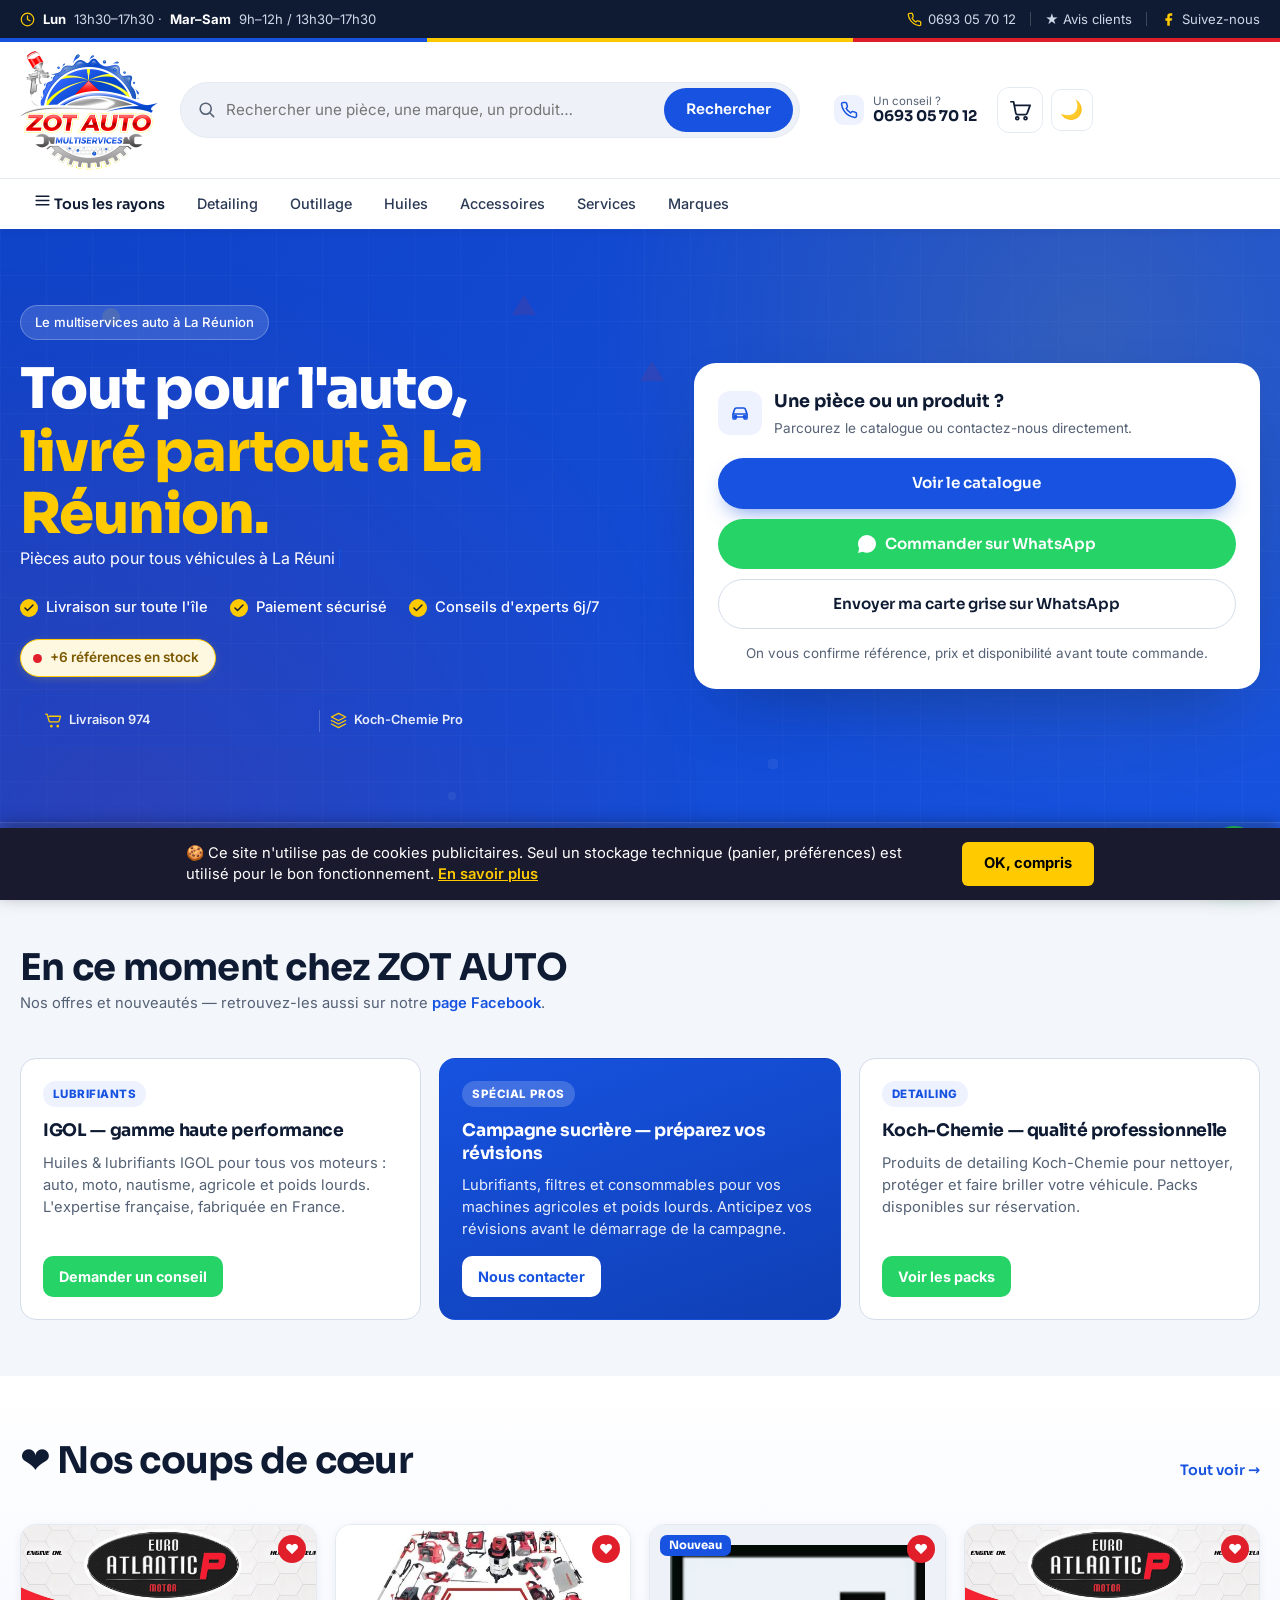
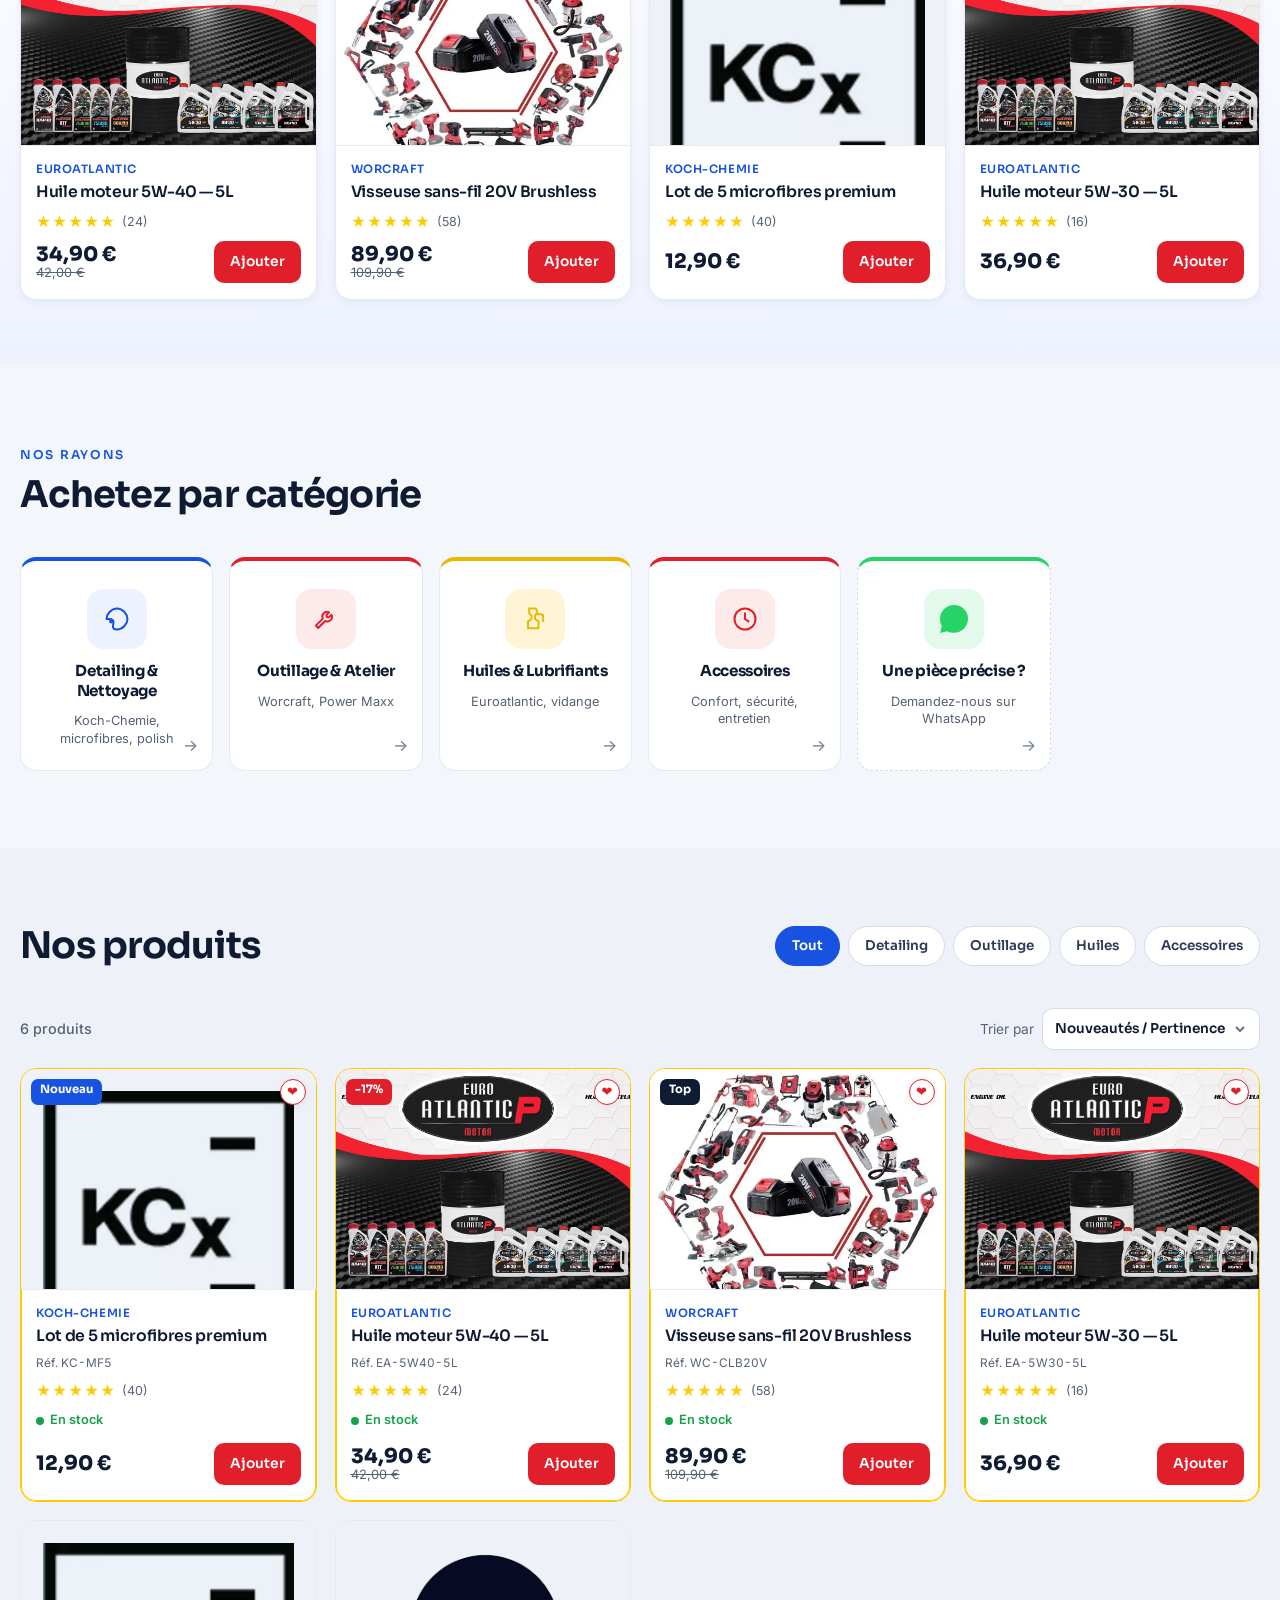
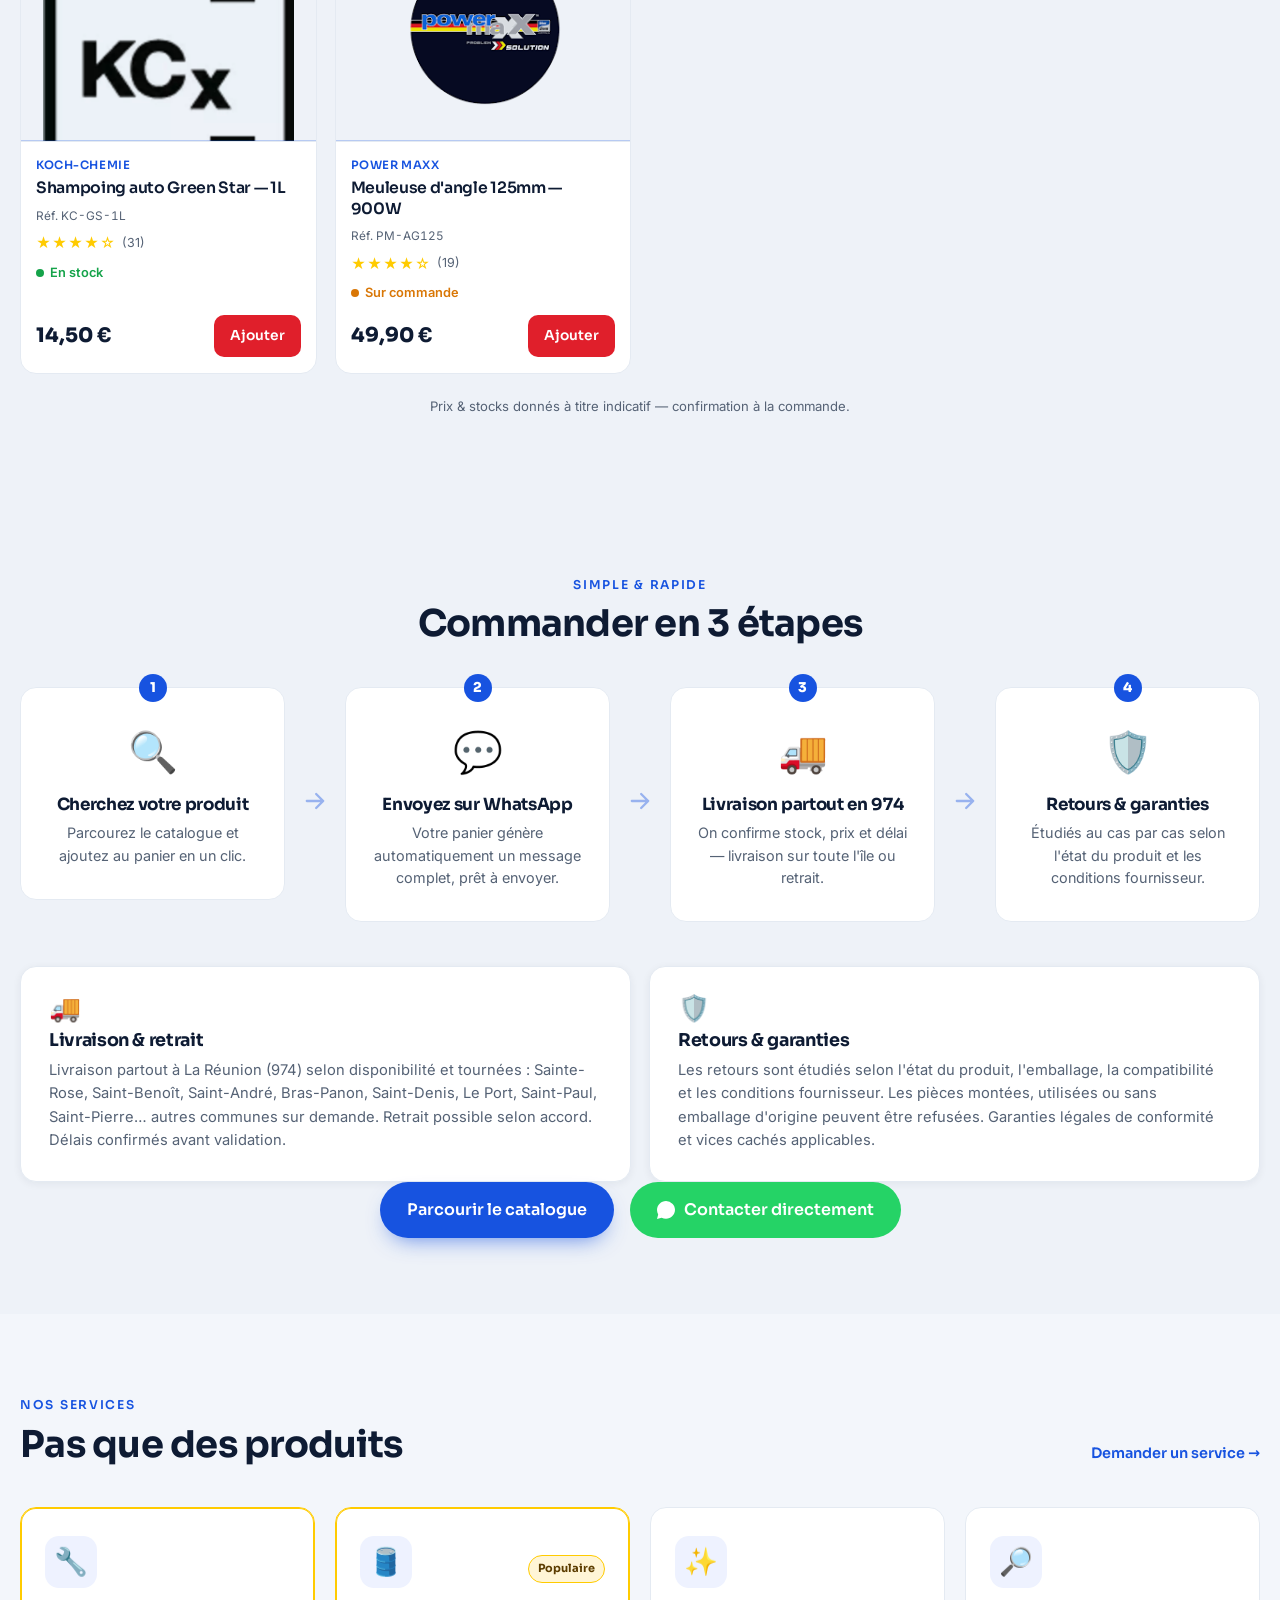
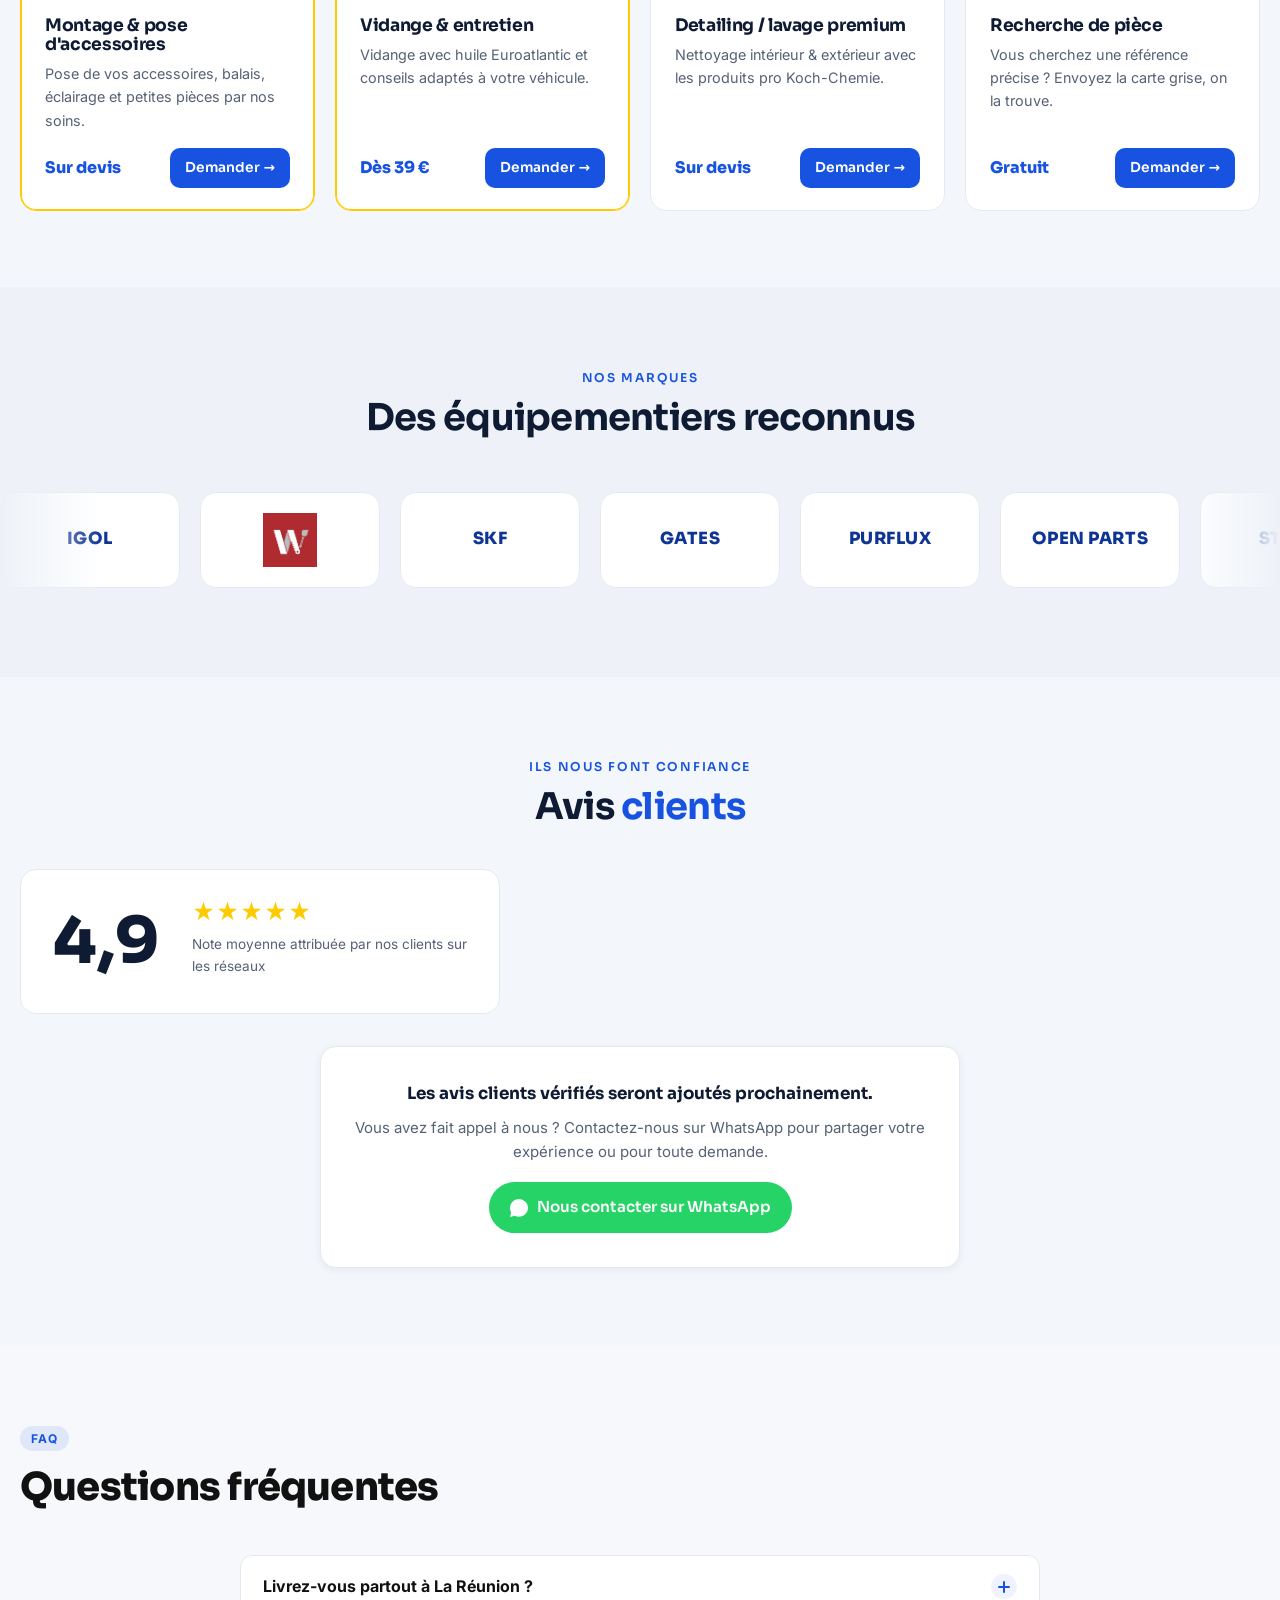
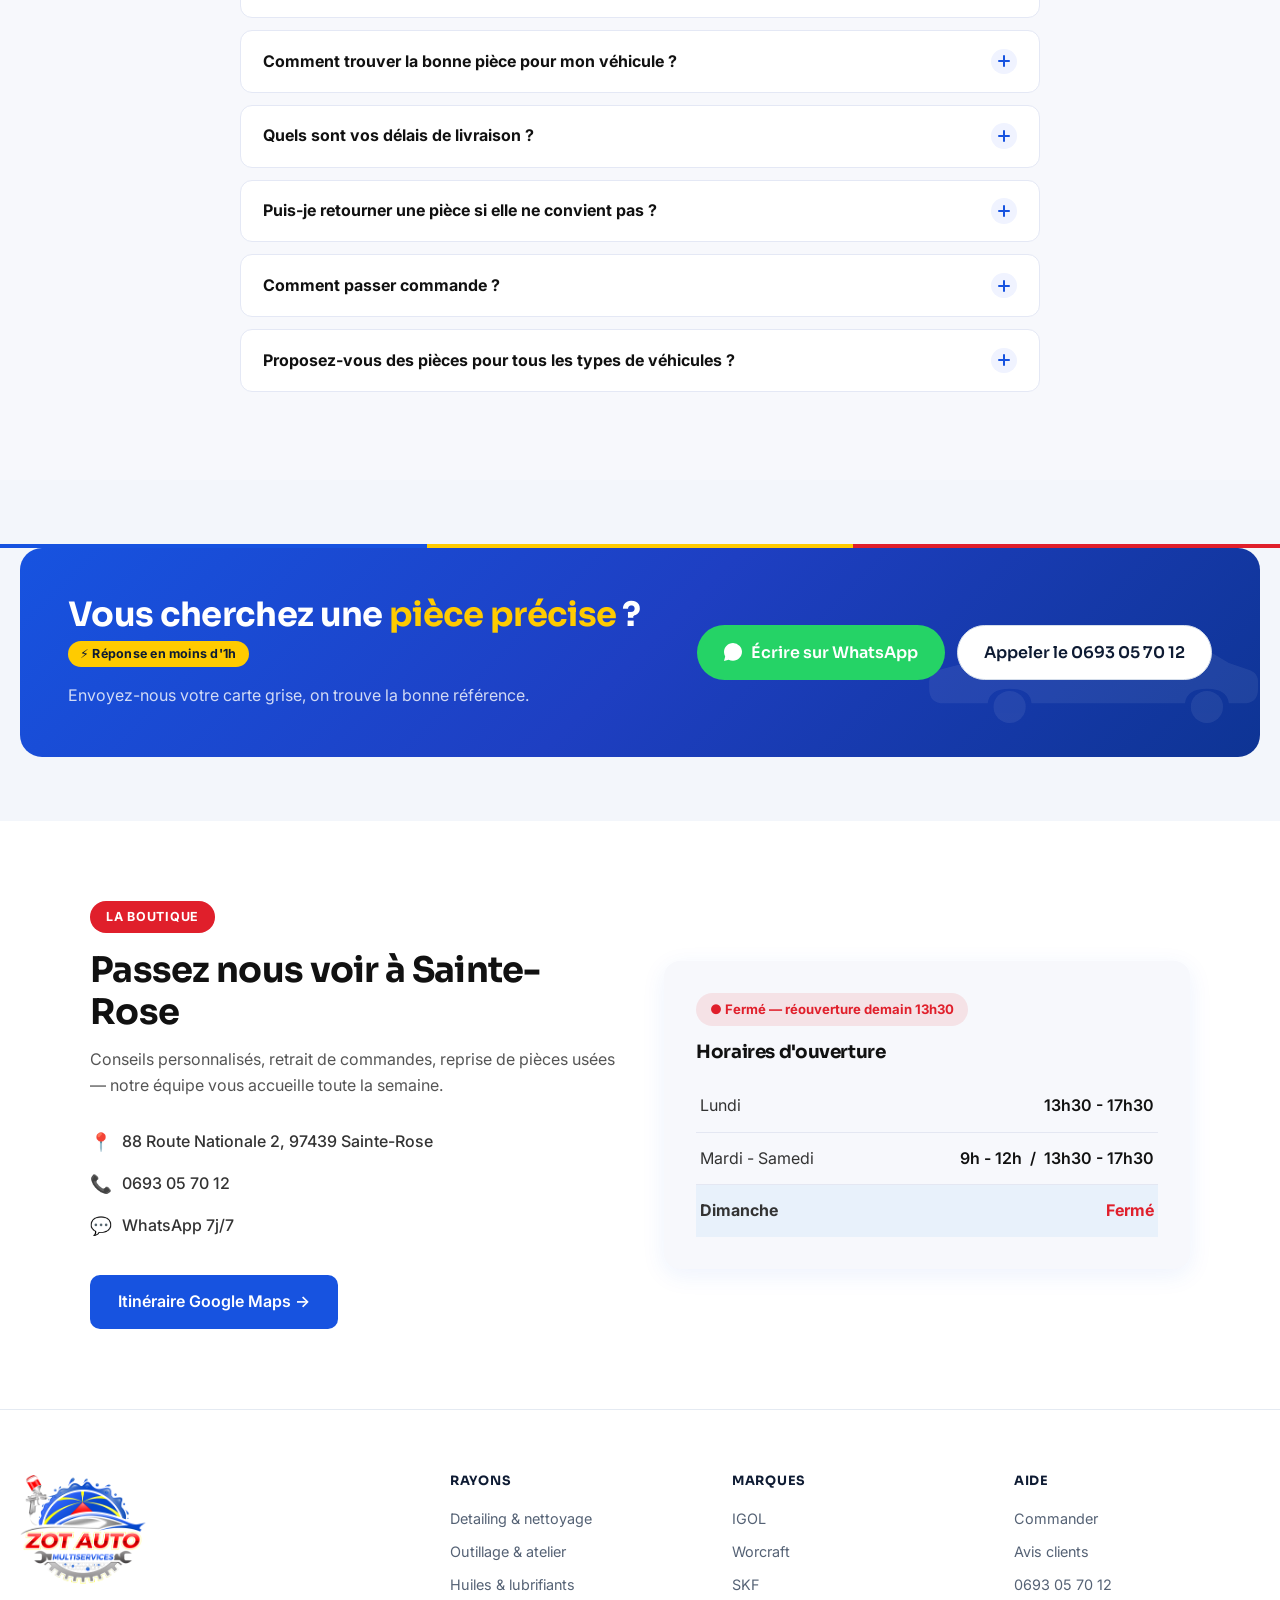
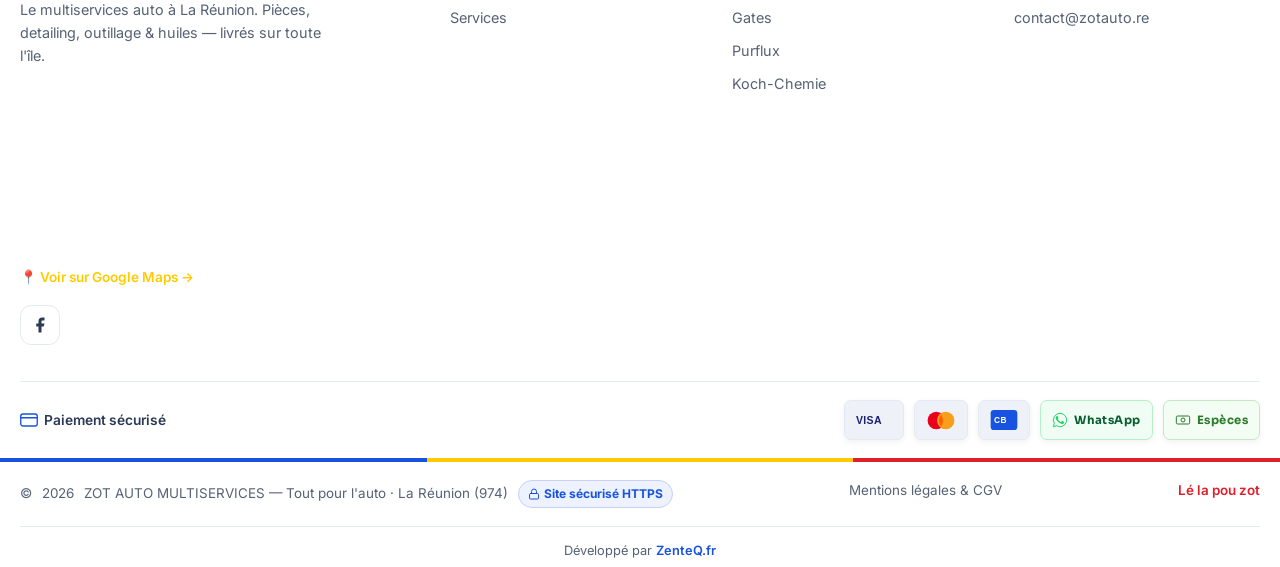
==== commit fb4dd8fa: "Ajoute section 'En ce moment chez ZOT AUTO' (3 offres relayees de la page Facebook: IGOL, campagne s" ====
--- a/index.html
+++ b/index.html
@@ -42,7 +42,7 @@
   <link rel="preconnect" href="https://fonts.gstatic.com" crossorigin />
   <link rel="dns-prefetch" href="https://wa.me" />
   <link href="https://fonts.googleapis.com/css2?family=Sora:wght@500;600;700;800&family=Inter:wght@400;500;600;700&display=swap" rel="stylesheet" />
-  <link rel="stylesheet" href="styles.css?v=15" />
+  <link rel="stylesheet" href="styles.css?v=16" />
 <script type="application/ld+json">
 {
   "@context": "https://schema.org",
@@ -245,6 +245,42 @@
       </div>
     </section>
 
+    <!-- ░░ Offres du moment (relayées depuis notre page Facebook) ░░ -->
+    <section class="section offers" id="offres">
+      <div class="container">
+        <header class="shead">
+          <div>
+            <h2>En ce moment chez ZOT AUTO</h2>
+            <p class="shead__sub">Nos offres et nouveautés — retrouvez-les aussi sur notre <a href="https://www.facebook.com/profile.php?id=61572907222529" target="_blank" rel="noopener">page Facebook</a>.</p>
+          </div>
+        </header>
+        <div class="offers__grid">
+
+          <article class="offer-card">
+            <span class="offer-card__tag">Lubrifiants</span>
+            <h3>IGOL — gamme haute performance</h3>
+            <p>Huiles &amp; lubrifiants IGOL pour tous vos moteurs : auto, moto, nautisme, agricole et poids lourds. L'expertise française, fabriquée en France.</p>
+            <a class="offer-card__btn" href="https://wa.me/262693057012?text=Bonjour%20ZOT%20AUTO%2C%20je%20suis%20int%C3%A9ress%C3%A9%28e%29%20par%20les%20lubrifiants%20IGOL." target="_blank" rel="noopener">Demander un conseil</a>
+          </article>
+
+          <article class="offer-card offer-card--accent">
+            <span class="offer-card__tag">Spécial pros</span>
+            <h3>Campagne sucrière — préparez vos révisions</h3>
+            <p>Lubrifiants, filtres et consommables pour vos machines agricoles et poids lourds. Anticipez vos révisions avant le démarrage de la campagne.</p>
+            <a class="offer-card__btn" href="https://wa.me/262693057012?text=Bonjour%20ZOT%20AUTO%2C%20je%20pr%C3%A9pare%20la%20campagne%20sucri%C3%A8re%20%28machines%20agricoles%2Fpoids%20lourds%29%2C%20pouvez-vous%20me%20conseiller%20%3F" target="_blank" rel="noopener">Nous contacter</a>
+          </article>
+
+          <article class="offer-card">
+            <span class="offer-card__tag">Detailing</span>
+            <h3>Koch-Chemie — qualité professionnelle</h3>
+            <p>Produits de detailing Koch-Chemie pour nettoyer, protéger et faire briller votre véhicule. Packs disponibles sur réservation.</p>
+            <a class="offer-card__btn" href="https://wa.me/262693057012?text=Bonjour%20ZOT%20AUTO%2C%20je%20souhaite%20des%20infos%20sur%20les%20produits%20detailing%20Koch-Chemie." target="_blank" rel="noopener">Voir les packs</a>
+          </article>
+
+        </div>
+      </div>
+    </section>
+
     <!-- ░░ Partenaires ░░ -->
     <!-- ░░ Coups de cœur (rempli depuis data/catalogue.js — produits featured) ░░ -->
     <section class="section section--featured" id="coupsdecoeur" hidden>
@@ -730,9 +766,9 @@
     <svg viewBox="0 0 24 24" aria-hidden="true"><path d="M20.5 3.5A11.9 11.9 0 0 0 12 0C5.4 0 0 5.4 0 12c0 2.1.6 4.2 1.6 6L0 24l6.2-1.6c1.7.9 3.7 1.4 5.8 1.4 6.6 0 12-5.4 12-12 0-3.2-1.2-6.2-3.5-8.3Zm-8.5 18c-1.8 0-3.6-.5-5.1-1.4l-.4-.2-3.7 1 1-3.6-.2-.4A9.9 9.9 0 0 1 2 12c0-5.5 4.5-10 10-10 2.7 0 5.2 1 7.1 2.9A9.9 9.9 0 0 1 22 12c0 5.5-4.5 10-10 10Zm5.5-7.5c-.3-.2-1.8-.9-2-1-.3-.1-.5-.1-.7.1-.2.3-.8 1-.9 1.1-.2.2-.3.2-.6.1a8.1 8.1 0 0 1-2.4-1.5 9 9 0 0 1-1.7-2c-.2-.3 0-.5.1-.6l.5-.5.3-.5c.1-.2 0-.4 0-.5l-1-2.3c-.2-.6-.5-.5-.7-.5h-.6c-.2 0-.5.1-.8.3-.3.3-1 1-1 2.4s1 2.8 1.2 3c.1.2 2 3.1 4.9 4.3.7.3 1.2.5 1.6.6.7.2 1.3.2 1.8.1.6-.1 1.8-.7 2-1.4.3-.7.3-1.3.2-1.4-.1-.2-.3-.2-.5-.3Z"/></svg>
   </a>
 
-  <script src="data/catalogue.js?v=15" defer></script>
-  <script src="script.js?v=15" defer></script>
-  <script src="pwa.js?v=15" defer></script>
+  <script src="data/catalogue.js?v=16" defer></script>
+  <script src="script.js?v=16" defer></script>
+  <script src="pwa.js?v=16" defer></script>
 <div class="cookie-banner" id="cookieBanner" role="dialog" aria-live="polite" aria-label="Information cookies">
   <p class="cookie-banner__text">🍪 Ce site n'utilise pas de cookies publicitaires. Seul un stockage technique (panier, préférences) est utilisé pour le bon fonctionnement. <a href="mentions-legales.html#confidentialite" class="cookie-banner__link">En savoir plus</a></p>
   <button type="button" class="cookie-banner__btn" id="cookieBannerBtn">OK, compris</button>
--- a/styles.css
+++ b/styles.css
@@ -2825,3 +2825,24 @@
   .hero .btn--blue.btn--cta-pulse { animation: none; }
   .btn::after { display: none; }
 }
+
+/* =========================================================
+   Offres du moment (relais page Facebook)
+   ========================================================= */
+.shead__sub { margin: 4px 0 0; color: var(--muted); font-size: 0.92rem; }
+.shead__sub a { color: var(--blue); font-weight: 600; }
+.offers { padding: clamp(36px, 4.5vw, 56px) 0; }
+.offers__grid { display: grid; grid-template-columns: repeat(auto-fit, minmax(260px, 1fr)); gap: 18px; }
+.offer-card { position: relative; display: flex; flex-direction: column; gap: 10px; background: #fff; border: 1px solid var(--line-2, #e6e8ef); border-radius: 16px; padding: 22px; transition: transform 0.2s var(--ease), box-shadow 0.2s var(--ease); }
+.offer-card:hover { transform: translateY(-4px); box-shadow: 0 16px 34px -18px rgba(23,83,224,0.35); }
+.offer-card--accent { background: linear-gradient(160deg, var(--blue) 0%, #0f3fb5 100%); border-color: transparent; color: #fff; }
+.offer-card__tag { align-self: flex-start; font-size: 0.72rem; font-weight: 800; letter-spacing: 0.04em; text-transform: uppercase; color: var(--blue); background: var(--blue-050); padding: 4px 10px; border-radius: 999px; }
+.offer-card--accent .offer-card__tag { color: #fff; background: rgba(255,255,255,0.18); }
+.offer-card h3 { font-size: 1.08rem; line-height: 1.3; margin: 2px 0 0; }
+.offer-card p { margin: 0; font-size: 0.92rem; line-height: 1.5; color: var(--muted); flex: 1; }
+.offer-card--accent p { color: rgba(255,255,255,0.9); }
+.offer-card__btn { align-self: flex-start; margin-top: 6px; display: inline-flex; align-items: center; gap: 6px; font-weight: 700; font-size: 0.9rem; color: #fff; background: var(--wa, #25d366); padding: 9px 16px; border-radius: 10px; transition: filter 0.2s; }
+.offer-card__btn:hover { filter: brightness(1.05); }
+.offer-card--accent .offer-card__btn { background: #fff; color: var(--blue); }
+
+body.dark .offer-card { background: #1e293b; border-color: #334155; }
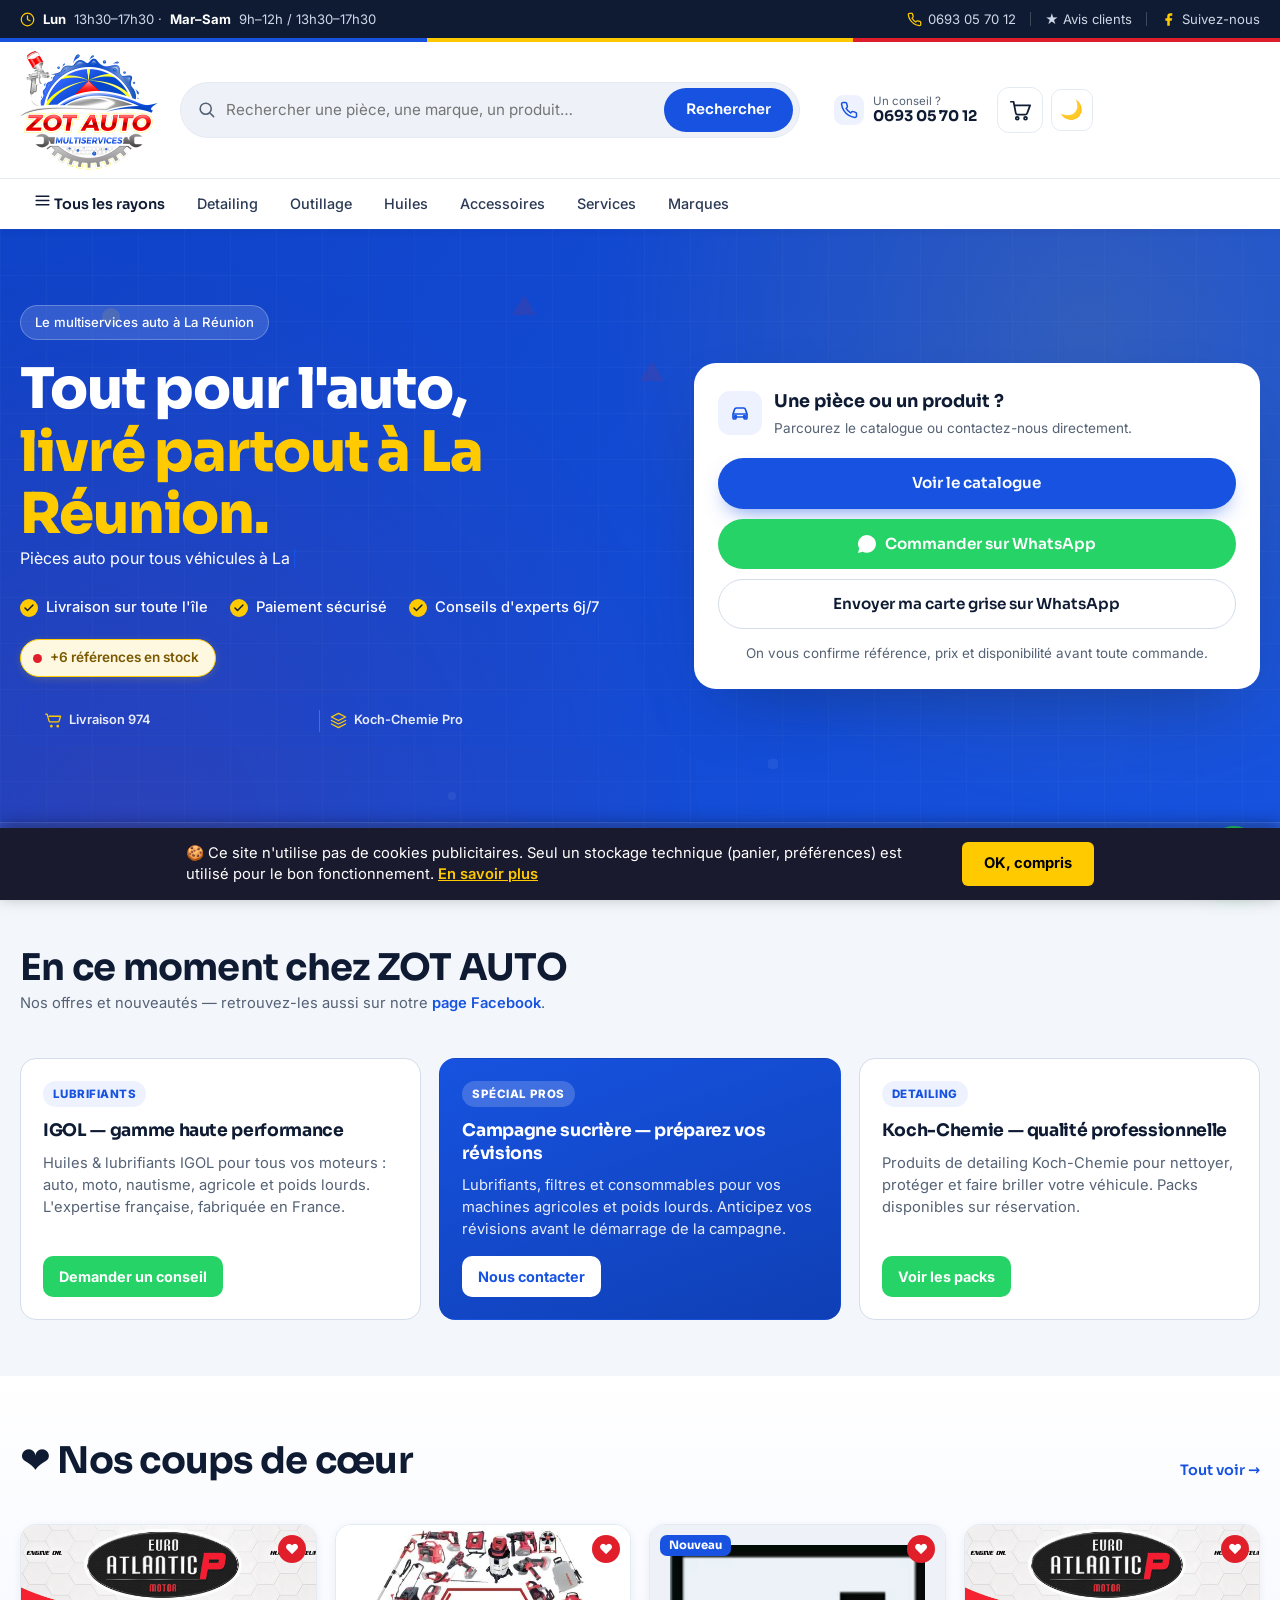
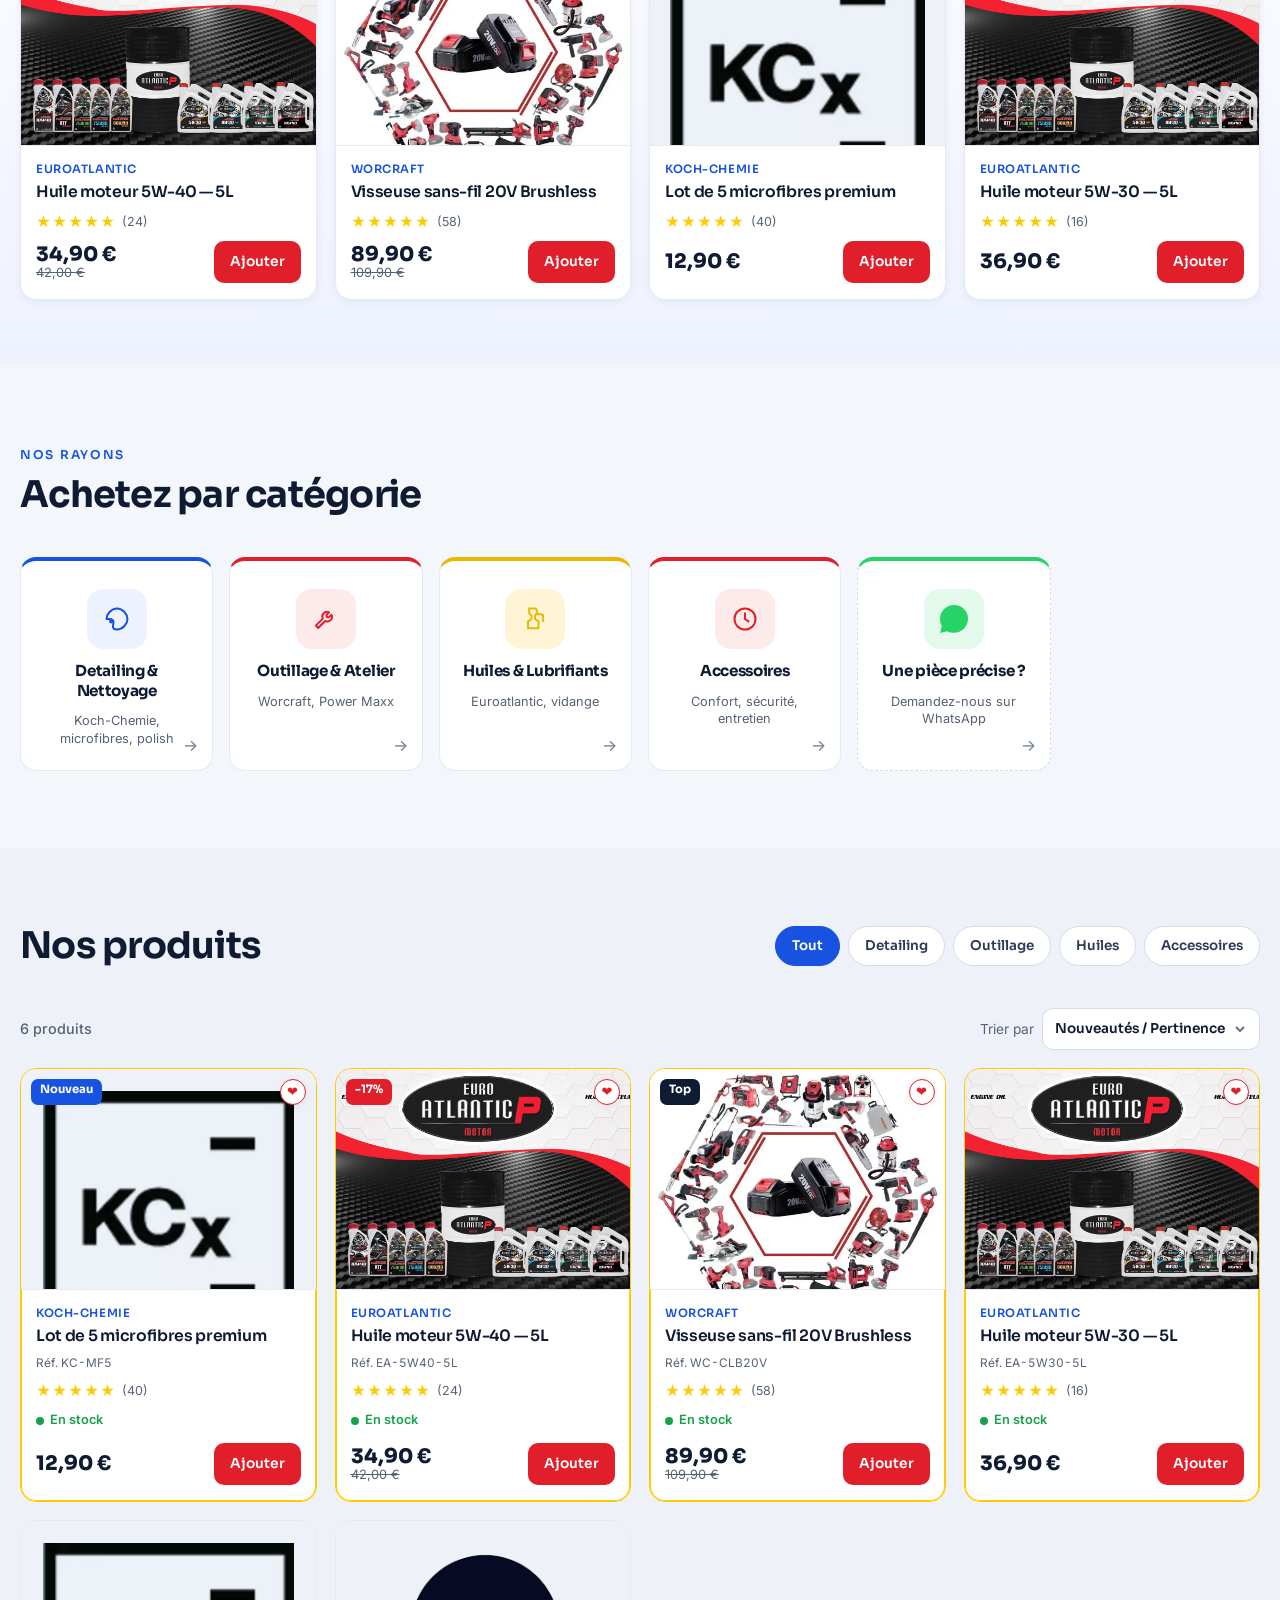
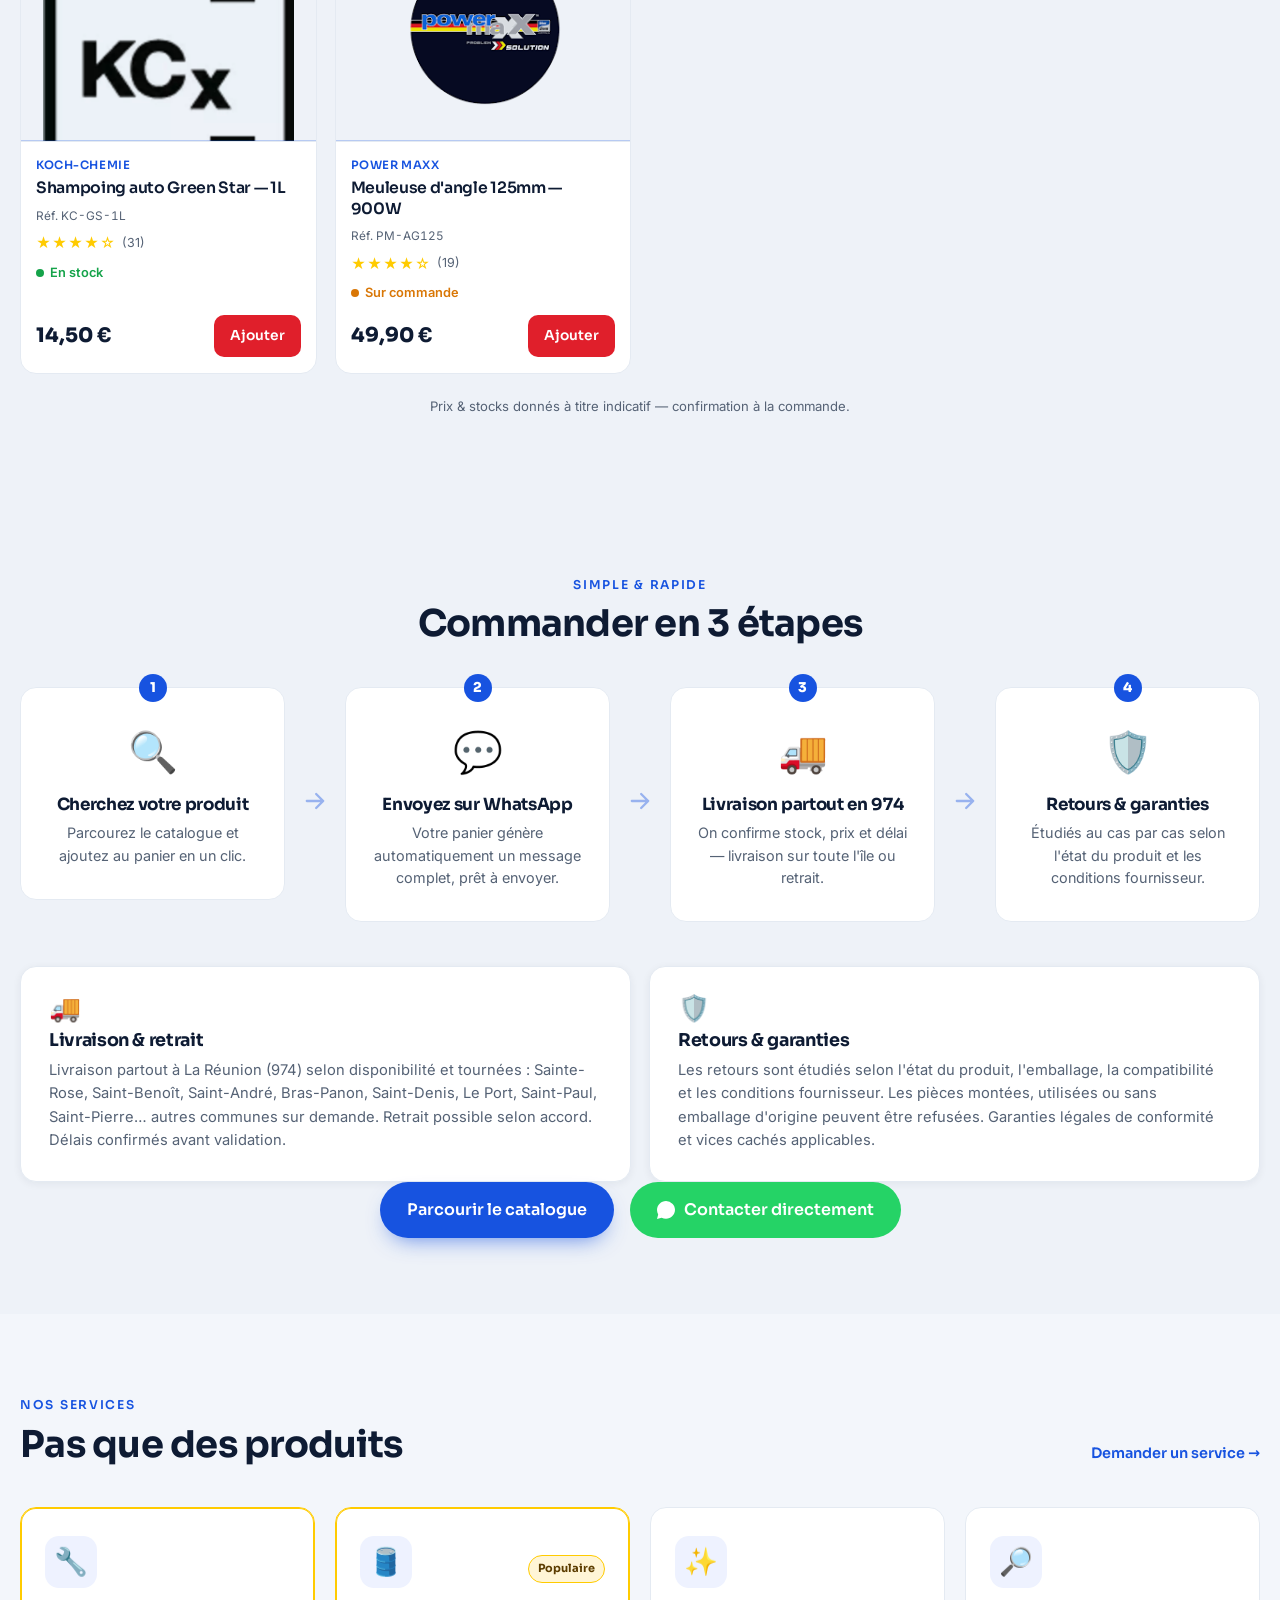
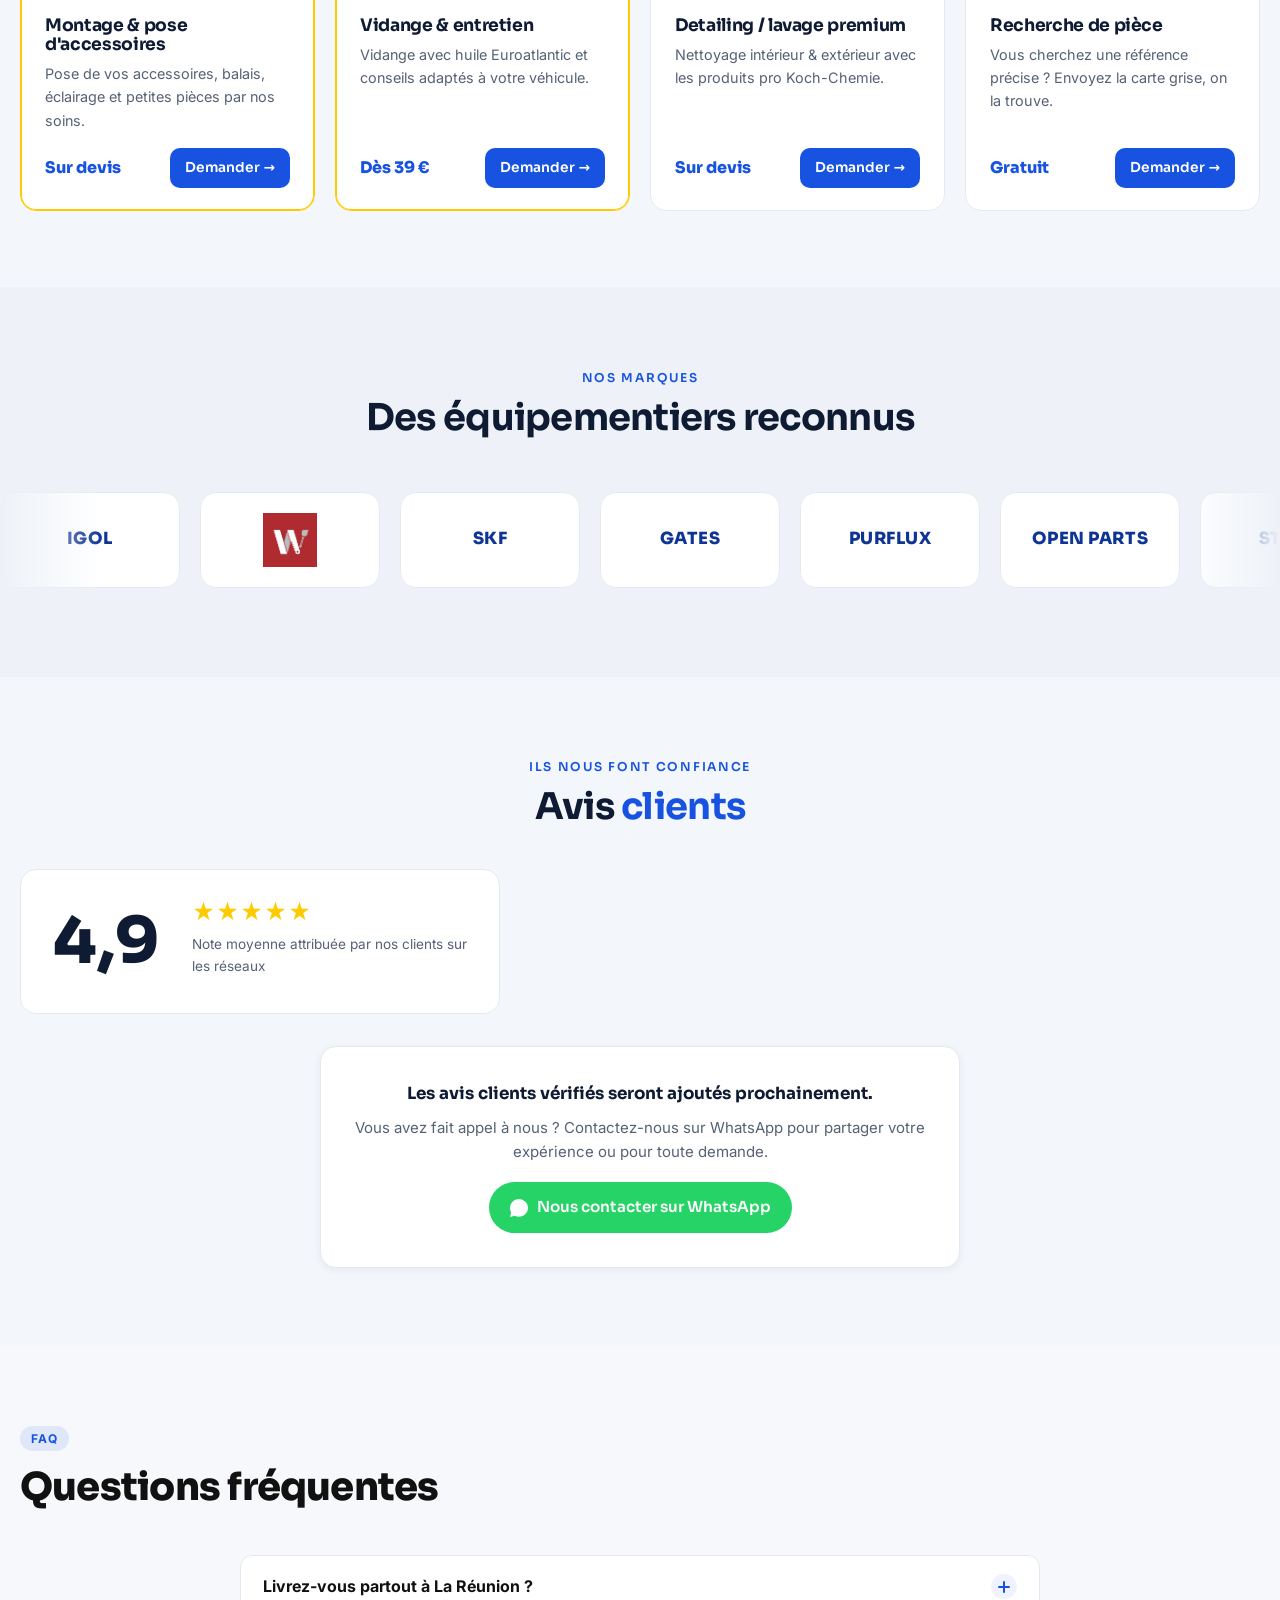
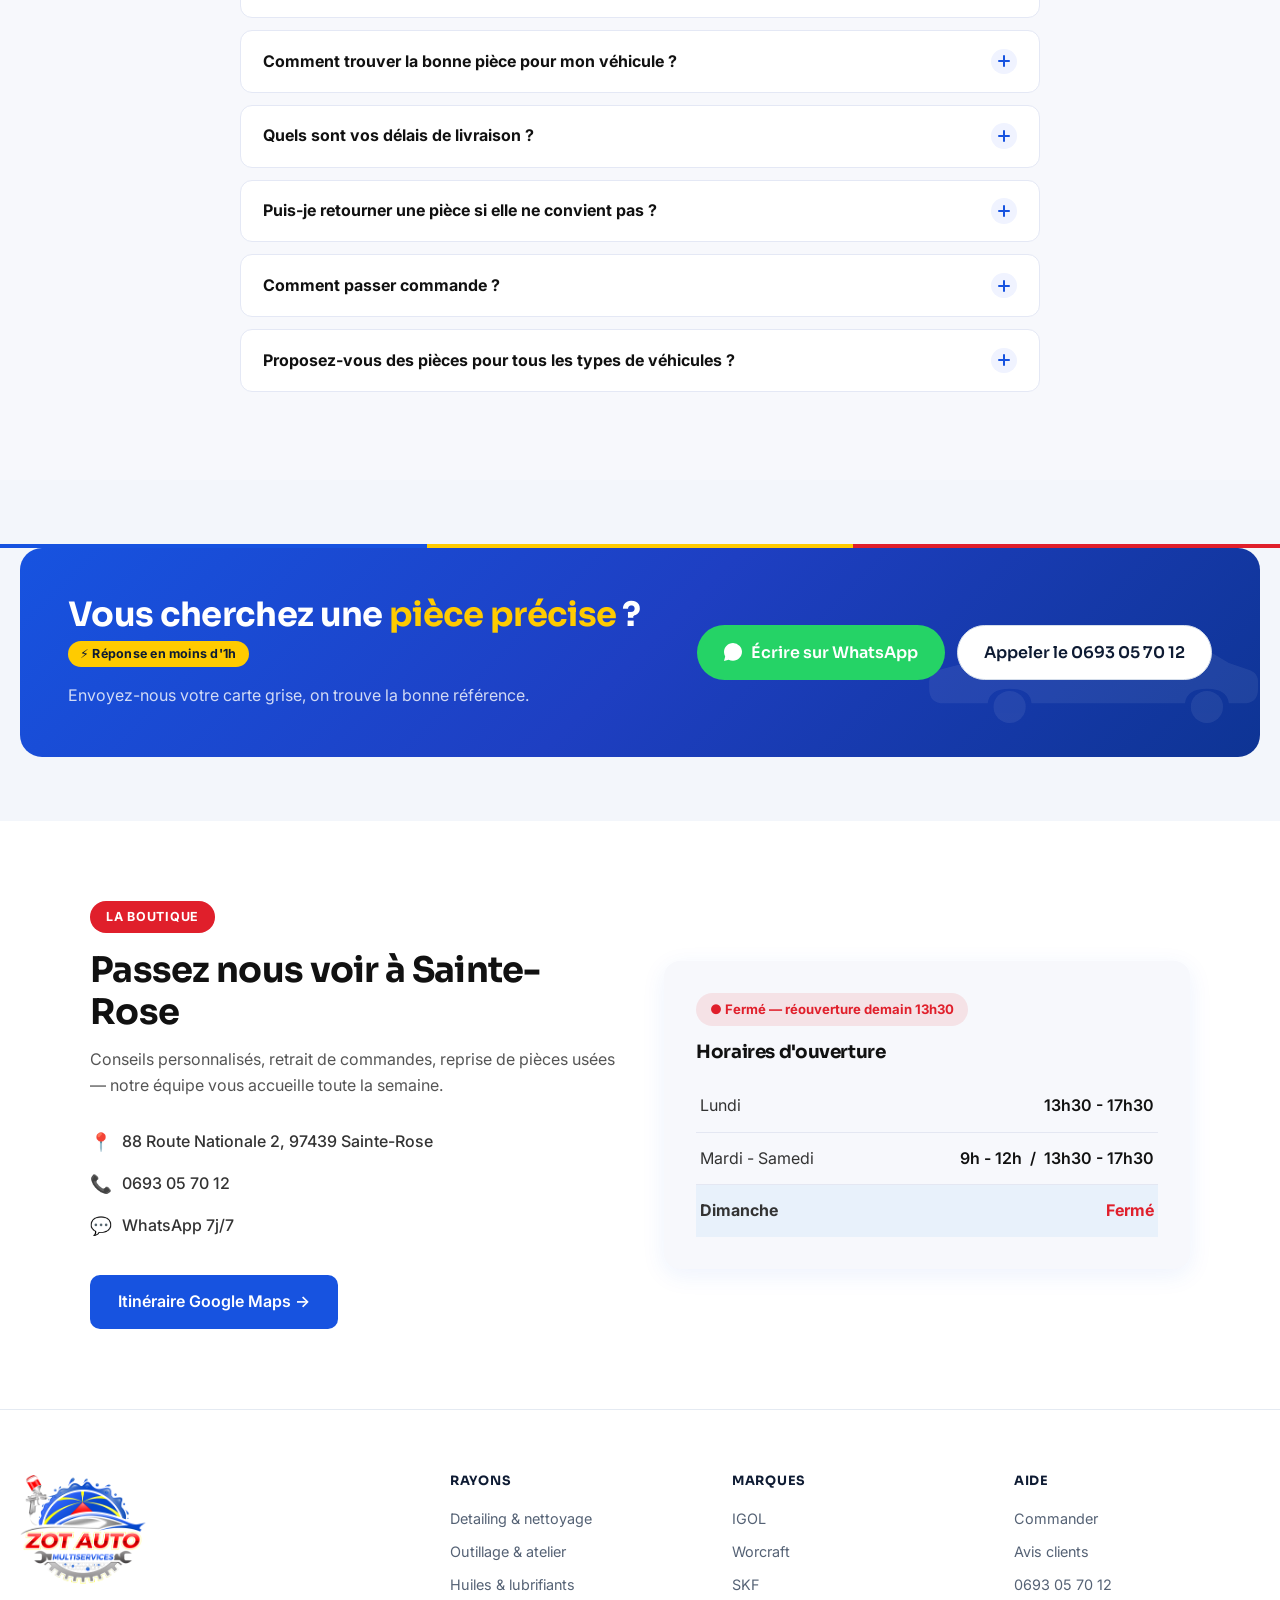
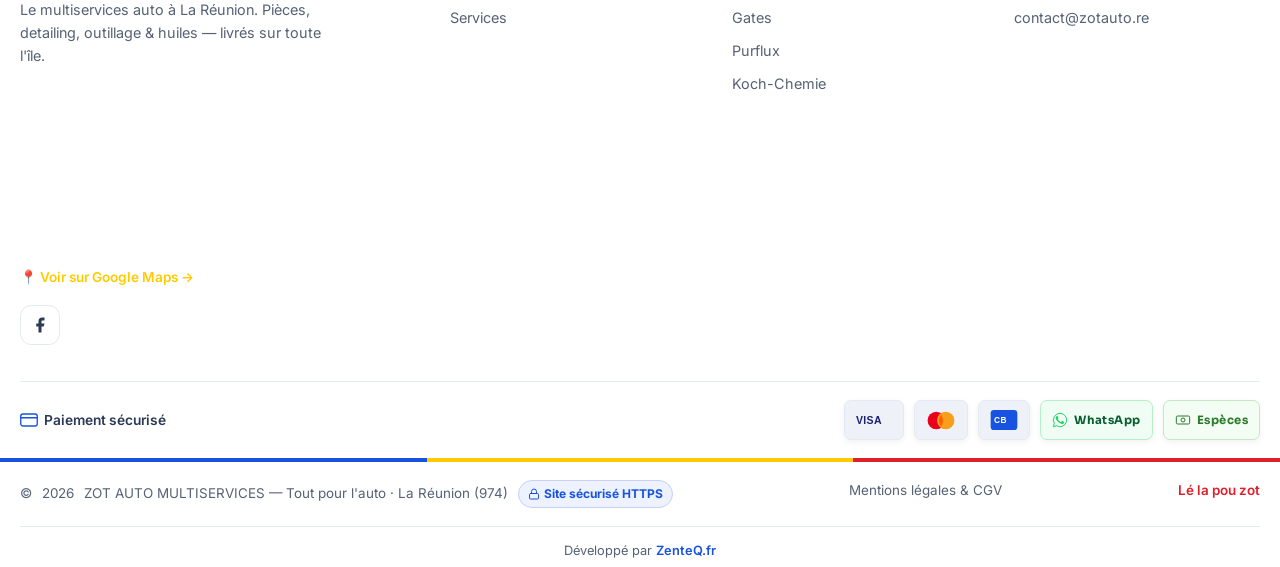
==== commit 8dfa77b0: "Admin: espace 'Offres du moment' (admin/offres.php) — offres editables sans code, rendu dynamique de" ====
--- a/index.html
+++ b/index.html
@@ -42,7 +42,7 @@
   <link rel="preconnect" href="https://fonts.gstatic.com" crossorigin />
   <link rel="dns-prefetch" href="https://wa.me" />
   <link href="https://fonts.googleapis.com/css2?family=Sora:wght@500;600;700;800&family=Inter:wght@400;500;600;700&display=swap" rel="stylesheet" />
-  <link rel="stylesheet" href="styles.css?v=16" />
+  <link rel="stylesheet" href="styles.css?v=17" />
 <script type="application/ld+json">
 {
   "@context": "https://schema.org",
@@ -254,7 +254,7 @@
             <p class="shead__sub">Nos offres et nouveautés — retrouvez-les aussi sur notre <a href="https://www.facebook.com/profile.php?id=61572907222529" target="_blank" rel="noopener">page Facebook</a>.</p>
           </div>
         </header>
-        <div class="offers__grid">
+        <div class="offers__grid" id="offersGrid">
 
           <article class="offer-card">
             <span class="offer-card__tag">Lubrifiants</span>
@@ -766,9 +766,10 @@
     <svg viewBox="0 0 24 24" aria-hidden="true"><path d="M20.5 3.5A11.9 11.9 0 0 0 12 0C5.4 0 0 5.4 0 12c0 2.1.6 4.2 1.6 6L0 24l6.2-1.6c1.7.9 3.7 1.4 5.8 1.4 6.6 0 12-5.4 12-12 0-3.2-1.2-6.2-3.5-8.3Zm-8.5 18c-1.8 0-3.6-.5-5.1-1.4l-.4-.2-3.7 1 1-3.6-.2-.4A9.9 9.9 0 0 1 2 12c0-5.5 4.5-10 10-10 2.7 0 5.2 1 7.1 2.9A9.9 9.9 0 0 1 22 12c0 5.5-4.5 10-10 10Zm5.5-7.5c-.3-.2-1.8-.9-2-1-.3-.1-.5-.1-.7.1-.2.3-.8 1-.9 1.1-.2.2-.3.2-.6.1a8.1 8.1 0 0 1-2.4-1.5 9 9 0 0 1-1.7-2c-.2-.3 0-.5.1-.6l.5-.5.3-.5c.1-.2 0-.4 0-.5l-1-2.3c-.2-.6-.5-.5-.7-.5h-.6c-.2 0-.5.1-.8.3-.3.3-1 1-1 2.4s1 2.8 1.2 3c.1.2 2 3.1 4.9 4.3.7.3 1.2.5 1.6.6.7.2 1.3.2 1.8.1.6-.1 1.8-.7 2-1.4.3-.7.3-1.3.2-1.4-.1-.2-.3-.2-.5-.3Z"/></svg>
   </a>
 
-  <script src="data/catalogue.js?v=16" defer></script>
-  <script src="script.js?v=16" defer></script>
-  <script src="pwa.js?v=16" defer></script>
+  <script src="data/catalogue.js?v=17" defer></script>
+  <script src="data/offres.js?v=17" defer></script>
+  <script src="script.js?v=17" defer></script>
+  <script src="pwa.js?v=17" defer></script>
 <div class="cookie-banner" id="cookieBanner" role="dialog" aria-live="polite" aria-label="Information cookies">
   <p class="cookie-banner__text">🍪 Ce site n'utilise pas de cookies publicitaires. Seul un stockage technique (panier, préférences) est utilisé pour le bon fonctionnement. <a href="mentions-legales.html#confidentialite" class="cookie-banner__link">En savoir plus</a></p>
   <button type="button" class="cookie-banner__btn" id="cookieBannerBtn">OK, compris</button>
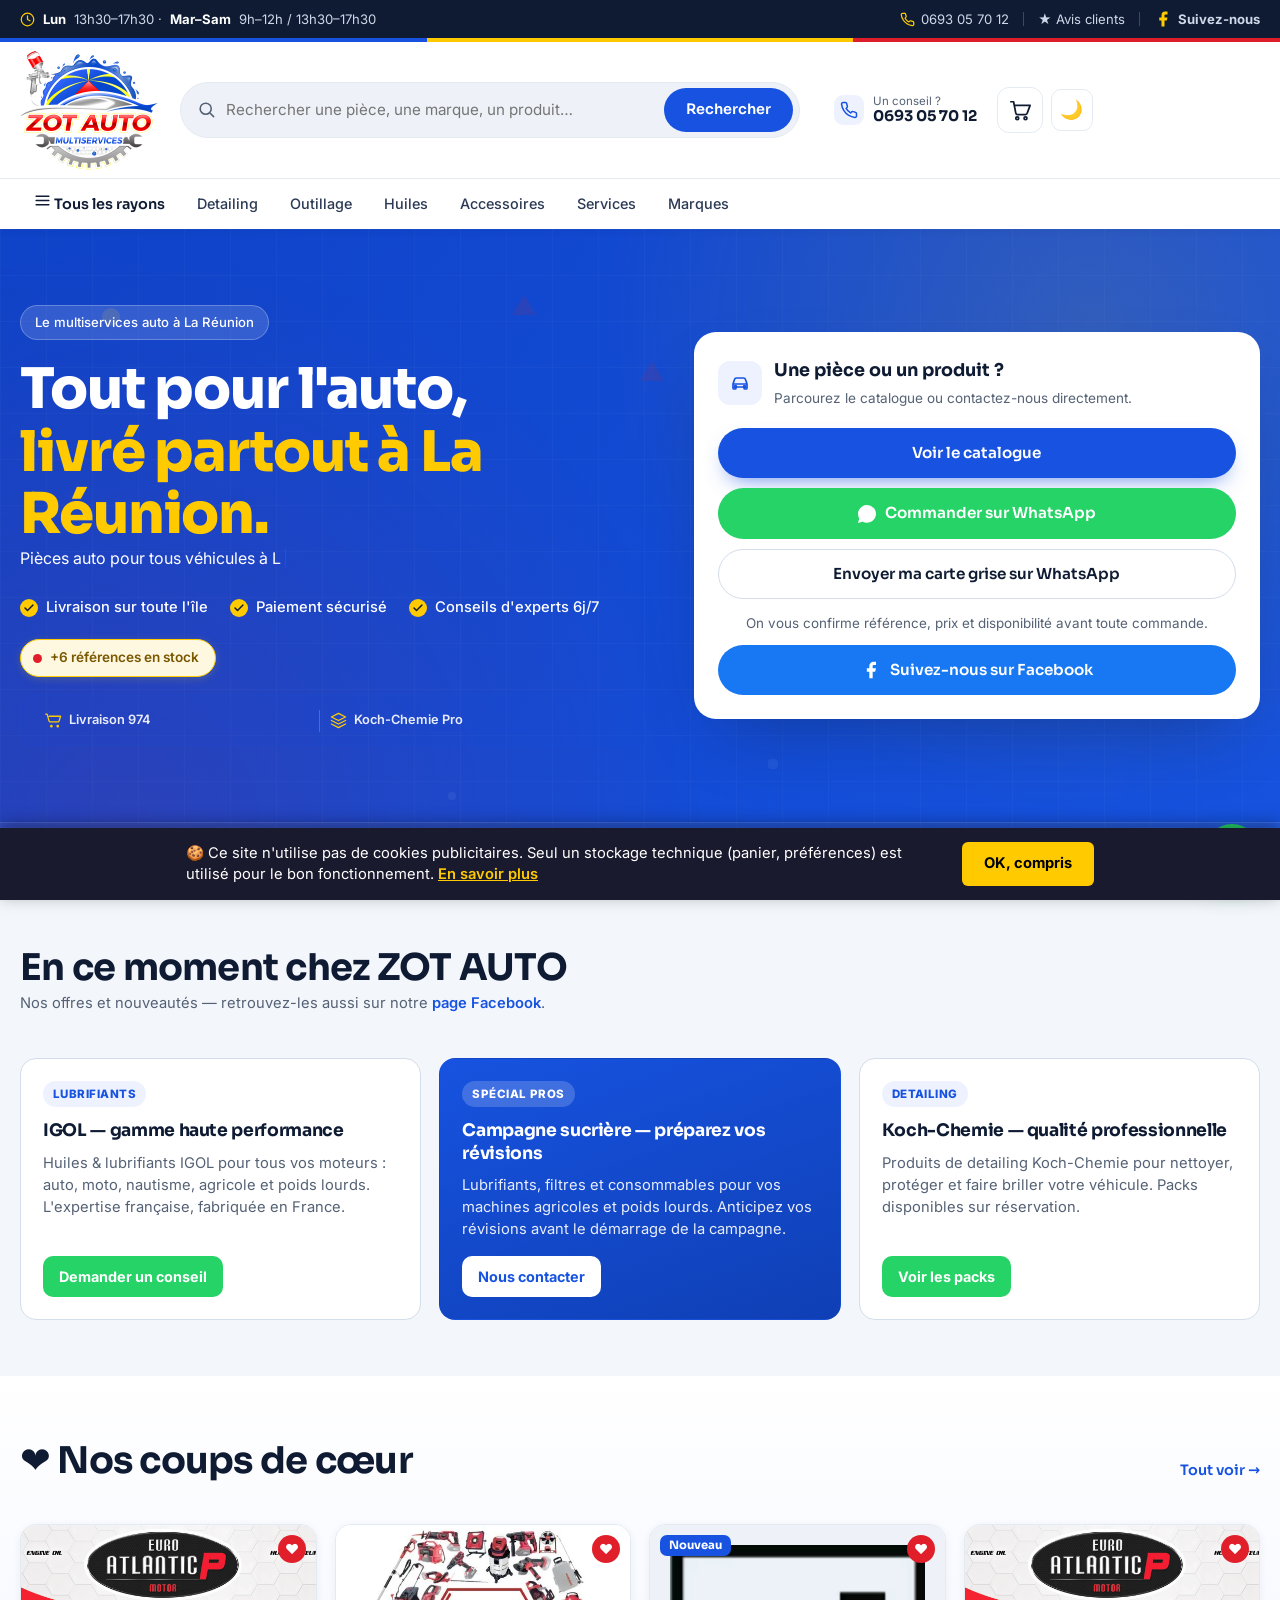
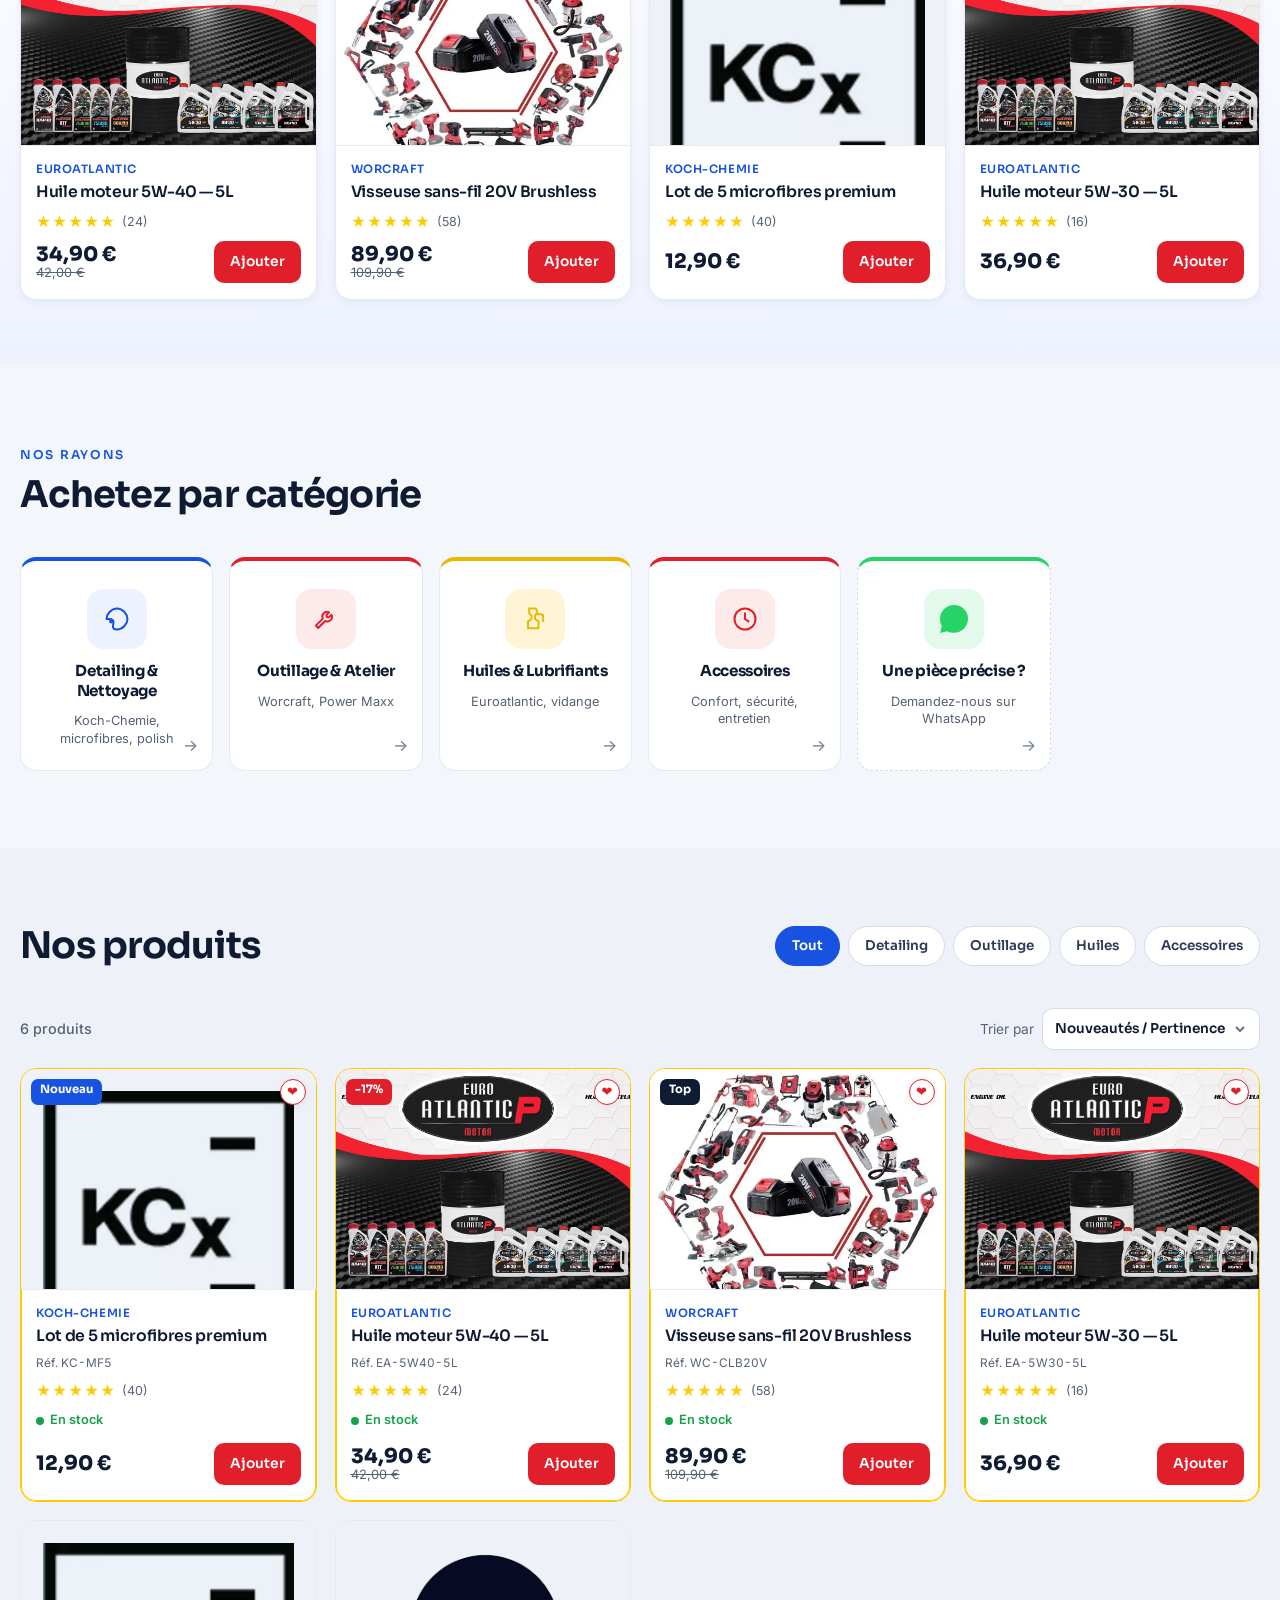
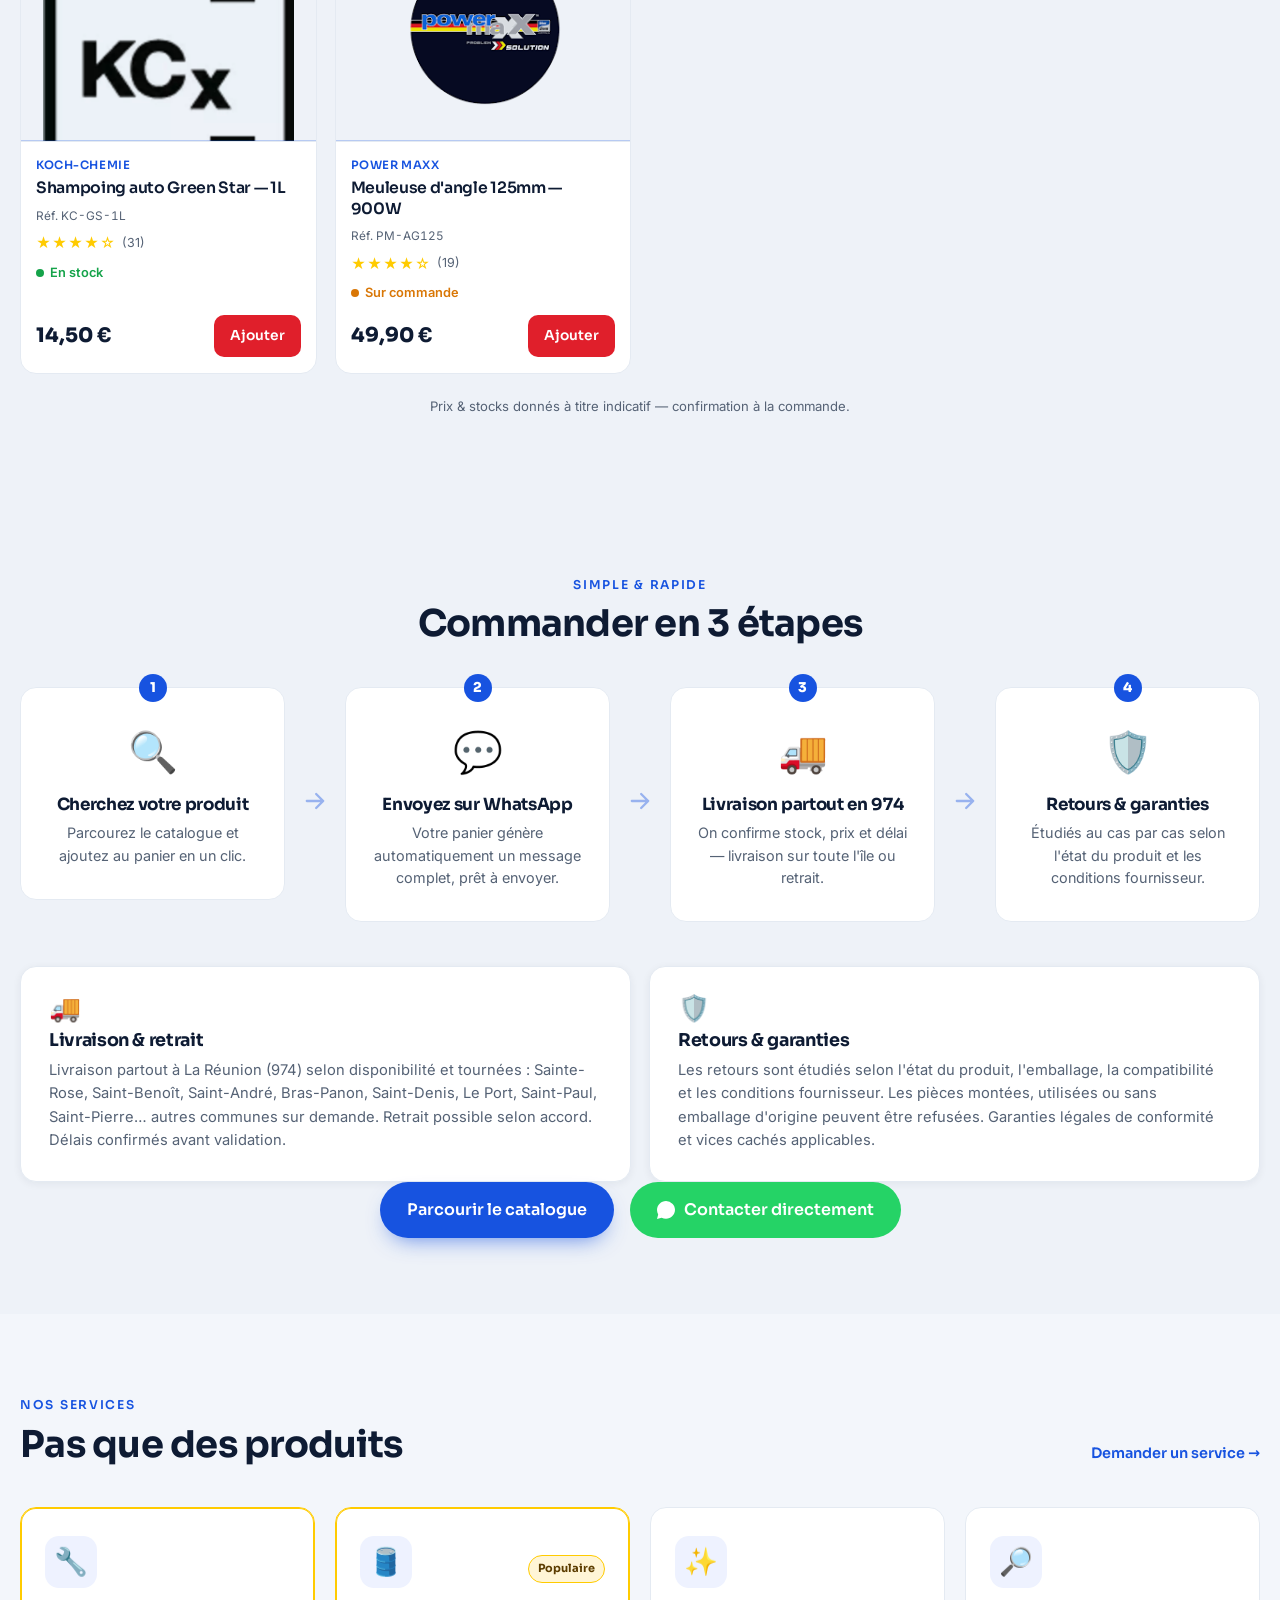
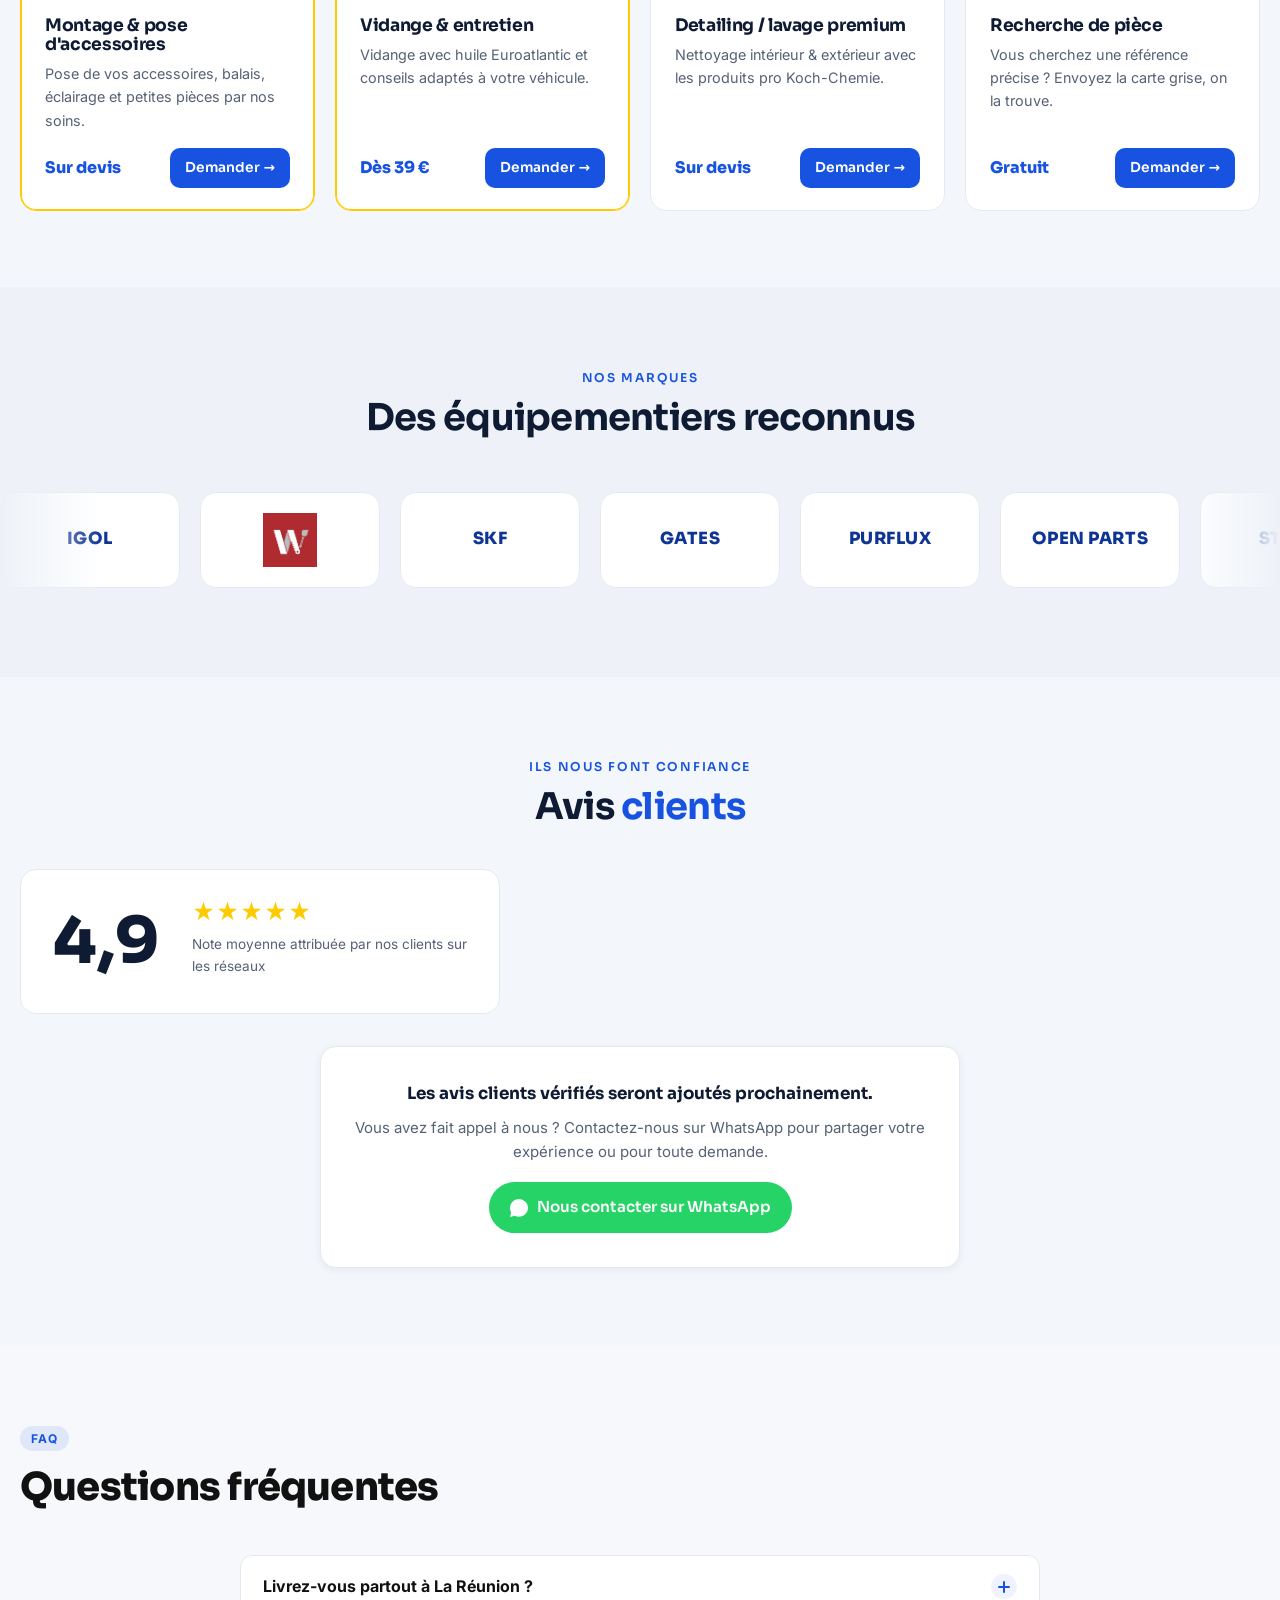
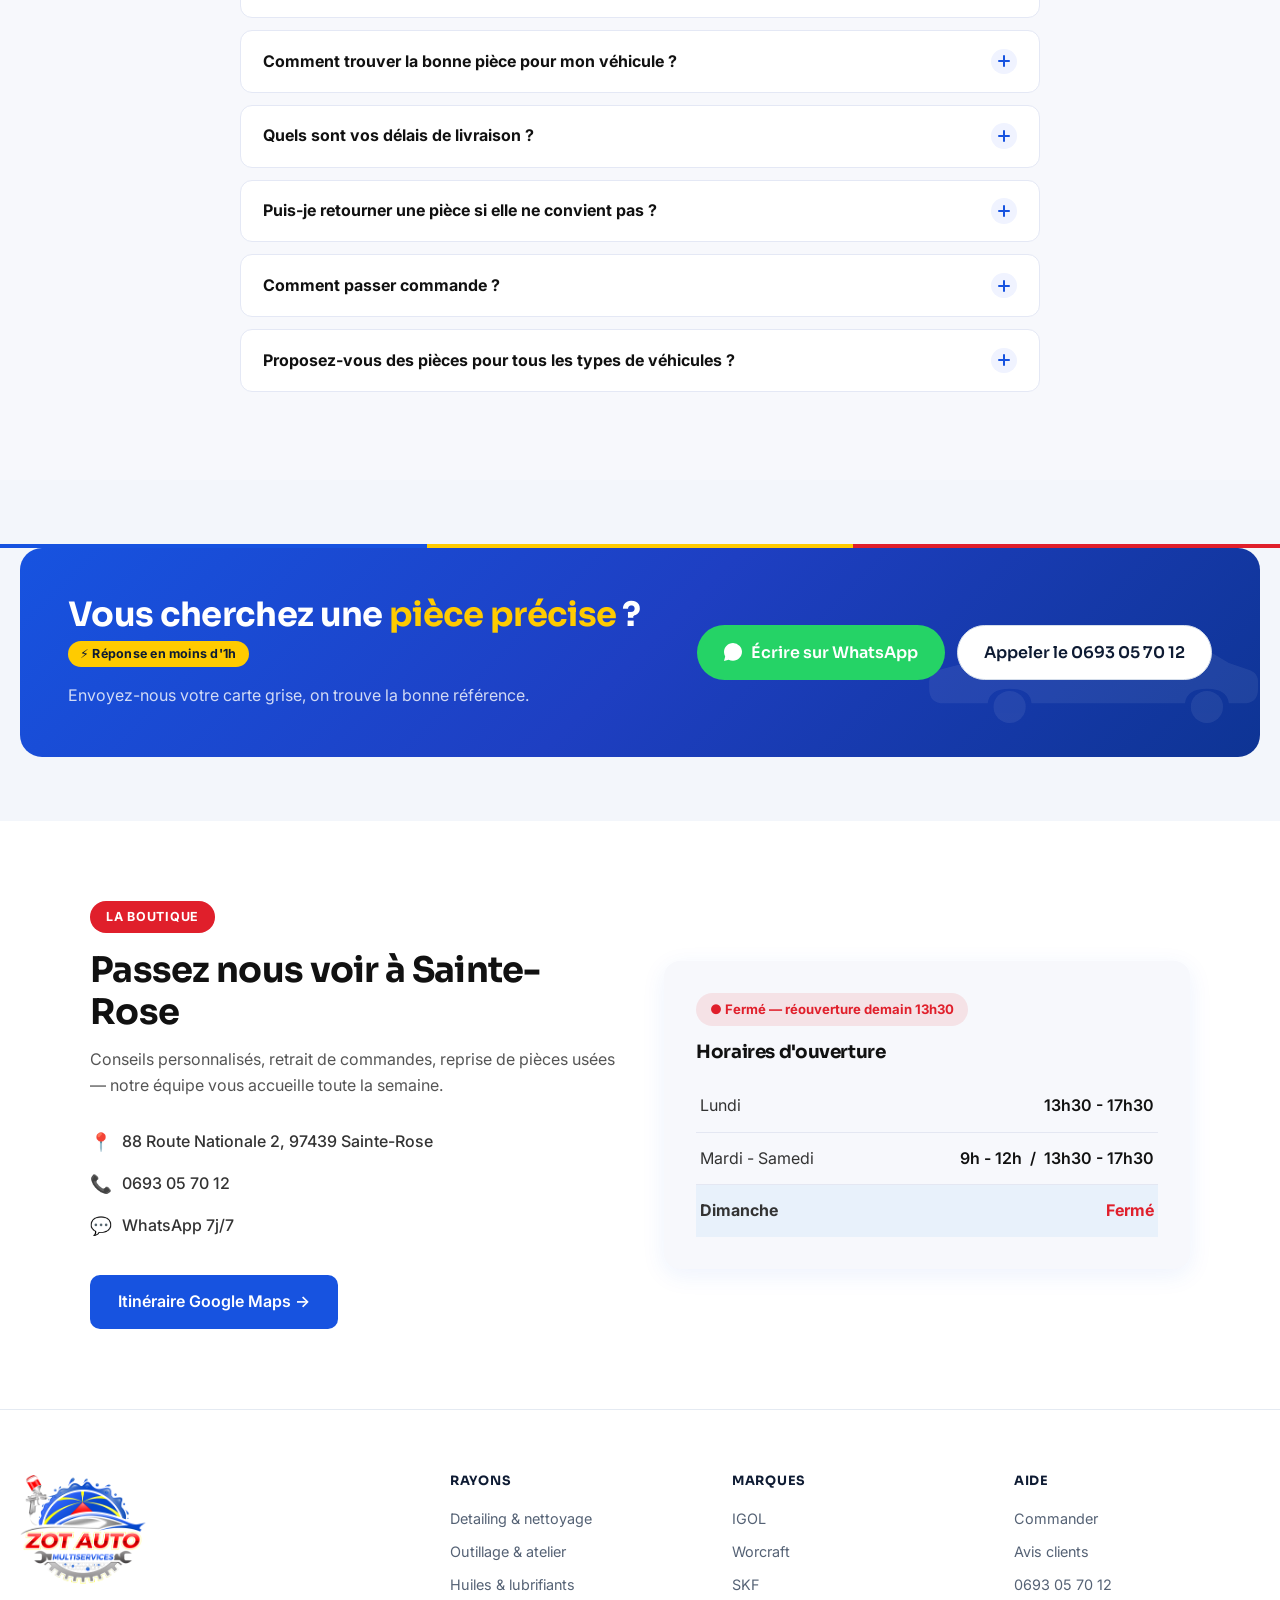
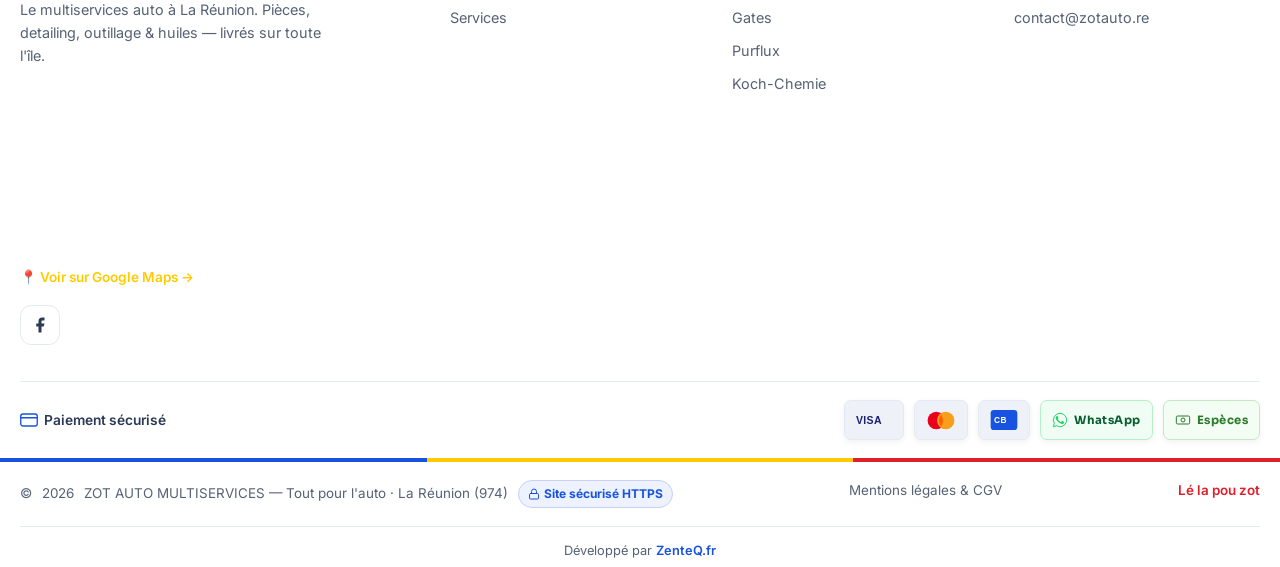
==== commit 97bc4e9a: "UX: bouton WhatsApp flottant ne chevauche plus le retour-haut (empiles + masque sur mobile au-dessus" ====
--- a/index.html
+++ b/index.html
@@ -42,7 +42,7 @@
   <link rel="preconnect" href="https://fonts.gstatic.com" crossorigin />
   <link rel="dns-prefetch" href="https://wa.me" />
   <link href="https://fonts.googleapis.com/css2?family=Sora:wght@500;600;700;800&family=Inter:wght@400;500;600;700&display=swap" rel="stylesheet" />
-  <link rel="stylesheet" href="styles.css?v=17" />
+  <link rel="stylesheet" href="styles.css?v=18" />
 <script type="application/ld+json">
 {
   "@context": "https://schema.org",
@@ -226,6 +226,10 @@
           </a>
           <a class="btn btn--light btn--block" href="https://wa.me/262693057012?text=Bonjour%20ZOT%20AUTO%2C%20je%20cherche%20une%20pi%C3%A8ce%20avec%20ma%20carte%20grise.%0AMarque%20%3A%0AMod%C3%A8le%20%3A%0AAnn%C3%A9e%20%3A%0AMotorisation%20%3A%0AImmatriculation%20ou%20VIN%20%3A%0API%C3%A8ce%20recherch%C3%A9e%20%3A" target="_blank" rel="noopener">Envoyer ma carte grise sur WhatsApp</a>
           <p class="finder__note">On vous confirme référence, prix et disponibilité avant toute commande.</p>
+          <a class="btn btn--fb btn--block" style="margin-top:10px" href="https://www.facebook.com/profile.php?id=61572907222529" target="_blank" rel="noopener">
+            <svg viewBox="0 0 24 24" aria-hidden="true"><path d="M18 2h-3a5 5 0 0 0-5 5v3H7v4h3v8h4v-8h3l1-4h-4V7a1 1 0 0 1 1-1h3z"/></svg>
+            Suivez-nous sur Facebook
+          </a>
         </div>
       </div>
       <div class="hero-counter">
@@ -766,10 +770,10 @@
     <svg viewBox="0 0 24 24" aria-hidden="true"><path d="M20.5 3.5A11.9 11.9 0 0 0 12 0C5.4 0 0 5.4 0 12c0 2.1.6 4.2 1.6 6L0 24l6.2-1.6c1.7.9 3.7 1.4 5.8 1.4 6.6 0 12-5.4 12-12 0-3.2-1.2-6.2-3.5-8.3Zm-8.5 18c-1.8 0-3.6-.5-5.1-1.4l-.4-.2-3.7 1 1-3.6-.2-.4A9.9 9.9 0 0 1 2 12c0-5.5 4.5-10 10-10 2.7 0 5.2 1 7.1 2.9A9.9 9.9 0 0 1 22 12c0 5.5-4.5 10-10 10Zm5.5-7.5c-.3-.2-1.8-.9-2-1-.3-.1-.5-.1-.7.1-.2.3-.8 1-.9 1.1-.2.2-.3.2-.6.1a8.1 8.1 0 0 1-2.4-1.5 9 9 0 0 1-1.7-2c-.2-.3 0-.5.1-.6l.5-.5.3-.5c.1-.2 0-.4 0-.5l-1-2.3c-.2-.6-.5-.5-.7-.5h-.6c-.2 0-.5.1-.8.3-.3.3-1 1-1 2.4s1 2.8 1.2 3c.1.2 2 3.1 4.9 4.3.7.3 1.2.5 1.6.6.7.2 1.3.2 1.8.1.6-.1 1.8-.7 2-1.4.3-.7.3-1.3.2-1.4-.1-.2-.3-.2-.5-.3Z"/></svg>
   </a>
 
-  <script src="data/catalogue.js?v=17" defer></script>
-  <script src="data/offres.js?v=17" defer></script>
-  <script src="script.js?v=17" defer></script>
-  <script src="pwa.js?v=17" defer></script>
+  <script src="data/catalogue.js?v=18" defer></script>
+  <script src="data/offres.js?v=18" defer></script>
+  <script src="script.js?v=18" defer></script>
+  <script src="pwa.js?v=18" defer></script>
 <div class="cookie-banner" id="cookieBanner" role="dialog" aria-live="polite" aria-label="Information cookies">
   <p class="cookie-banner__text">🍪 Ce site n'utilise pas de cookies publicitaires. Seul un stockage technique (panier, préférences) est utilisé pour le bon fonctionnement. <a href="mentions-legales.html#confidentialite" class="cookie-banner__link">En savoir plus</a></p>
   <button type="button" class="cookie-banner__btn" id="cookieBannerBtn">OK, compris</button>
--- a/styles.css
+++ b/styles.css
@@ -99,6 +99,9 @@
 .btn--wa { background: var(--wa); color: #fff; }
 .btn--wa:hover { background: var(--wa-600); }
 .btn--wa svg { fill: #fff; }
+.btn--fb { background: #1877f2; color: #fff; }
+.btn--fb:hover { background: #0f66d8; }
+.btn--fb svg { fill: #fff; width: 20px; height: 20px; }
 .btn--light { background: #fff; color: var(--ink); border-color: var(--line-2); }
 .btn--light:hover { border-color: var(--blue); color: var(--blue); }
 .btn--ghost { background: transparent; color: var(--ink); border-color: var(--line-2); }
@@ -116,7 +119,8 @@
 .topbar__right a { display: inline-flex; align-items: center; gap: 6px; transition: color 0.2s; }
 .topbar__right a:hover { color: #fff; }
 .topbar__sep { width: 1px; height: 14px; background: rgba(255,255,255,0.2); }
-.topbar__fb svg { fill: var(--yellow); stroke: none; }
+.topbar__fb svg { width: 18px; height: 18px; fill: var(--yellow); stroke: none; }
+.topbar__fb { font-weight: 700; }
 .topbar__fb:hover svg { fill: #fff; }
 
 /* =========================================================
@@ -540,7 +544,7 @@
 .toast::before { content: "✓"; display: grid; place-items: center; width: 20px; height: 20px; border-radius: 50%; background: var(--ok); color: #fff; font-size: 0.7rem; }
 
 /* WhatsApp flottant */
-.fab-wa { position: fixed; right: 18px; bottom: 18px; z-index: 90; width: 56px; height: 56px; border-radius: 50%; background: var(--wa); display: grid; place-items: center; box-shadow: 0 12px 28px -8px rgba(37,211,102,0.7); transition: transform 0.25s var(--ease); }
+.fab-wa { position: fixed; right: 20px; bottom: 20px; z-index: 90; width: 56px; height: 56px; border-radius: 50%; background: var(--wa); display: grid; place-items: center; box-shadow: 0 12px 28px -8px rgba(37,211,102,0.7); transition: transform 0.25s var(--ease); }
 .fab-wa svg { width: 30px; height: 30px; fill: #fff; }
 .fab-wa::after { content: ""; position: absolute; inset: 0; border-radius: 50%; box-shadow: 0 0 0 0 rgba(37,211,102,0.5); animation: ring 2.4s infinite; }
 .fab-wa:hover { transform: scale(1.08); }
@@ -1649,7 +1653,8 @@
 #readingProgress { position: fixed; bottom: 0; left: 0; width: 0%; height: 4px; background: linear-gradient(to right, var(--blue,#1753e0), var(--red,#e01f2b)); z-index: 9999; pointer-events: none; }
 
 /* ── Scroll-top wrapper with SVG ring ── */
-.scroll-top-wrapper { position: fixed; bottom: 2rem; right: 2rem; width: 50px; height: 50px; display: flex; align-items: center; justify-content: center; z-index: 900; opacity: 0; visibility: hidden; transition: opacity 0.3s ease, visibility 0.3s ease; }
+/* Empilé AU-DESSUS du bouton WhatsApp flottant (qui est à bottom:20px, h56) — centres alignés (WA centre = right 48px). */
+.scroll-top-wrapper { position: fixed; bottom: 92px; right: 23px; width: 50px; height: 50px; display: flex; align-items: center; justify-content: center; z-index: 900; opacity: 0; visibility: hidden; transition: opacity 0.3s ease, visibility 0.3s ease; }
 .scroll-top-wrapper.visible { opacity: 1; visibility: visible; }
 .scroll-progress-ring { position: absolute; top: 0; left: 0; width: 50px; height: 50px; transform: rotate(-90deg); pointer-events: none; }
 .scroll-progress-ring__track { fill: none; stroke: rgba(23,83,224,0.15); stroke-width: 3; }
@@ -2846,3 +2851,12 @@
 .offer-card--accent .offer-card__btn { background: #fff; color: var(--blue); }
 
 body.dark .offer-card { background: #1e293b; border-color: #334155; }
+
+/* =========================================================
+   Boutons flottants sur mobile — au-dessus de la barre de nav (.mob-bar, 60px)
+   ========================================================= */
+@media (max-width: 767px) {
+  .fab-wa { bottom: calc(70px + env(safe-area-inset-bottom, 0px)); right: 16px; }
+  /* Le "retour en haut" fait doublon avec le bouton Accueil de la barre mobile → masqué */
+  .scroll-top-wrapper { display: none !important; }
+}
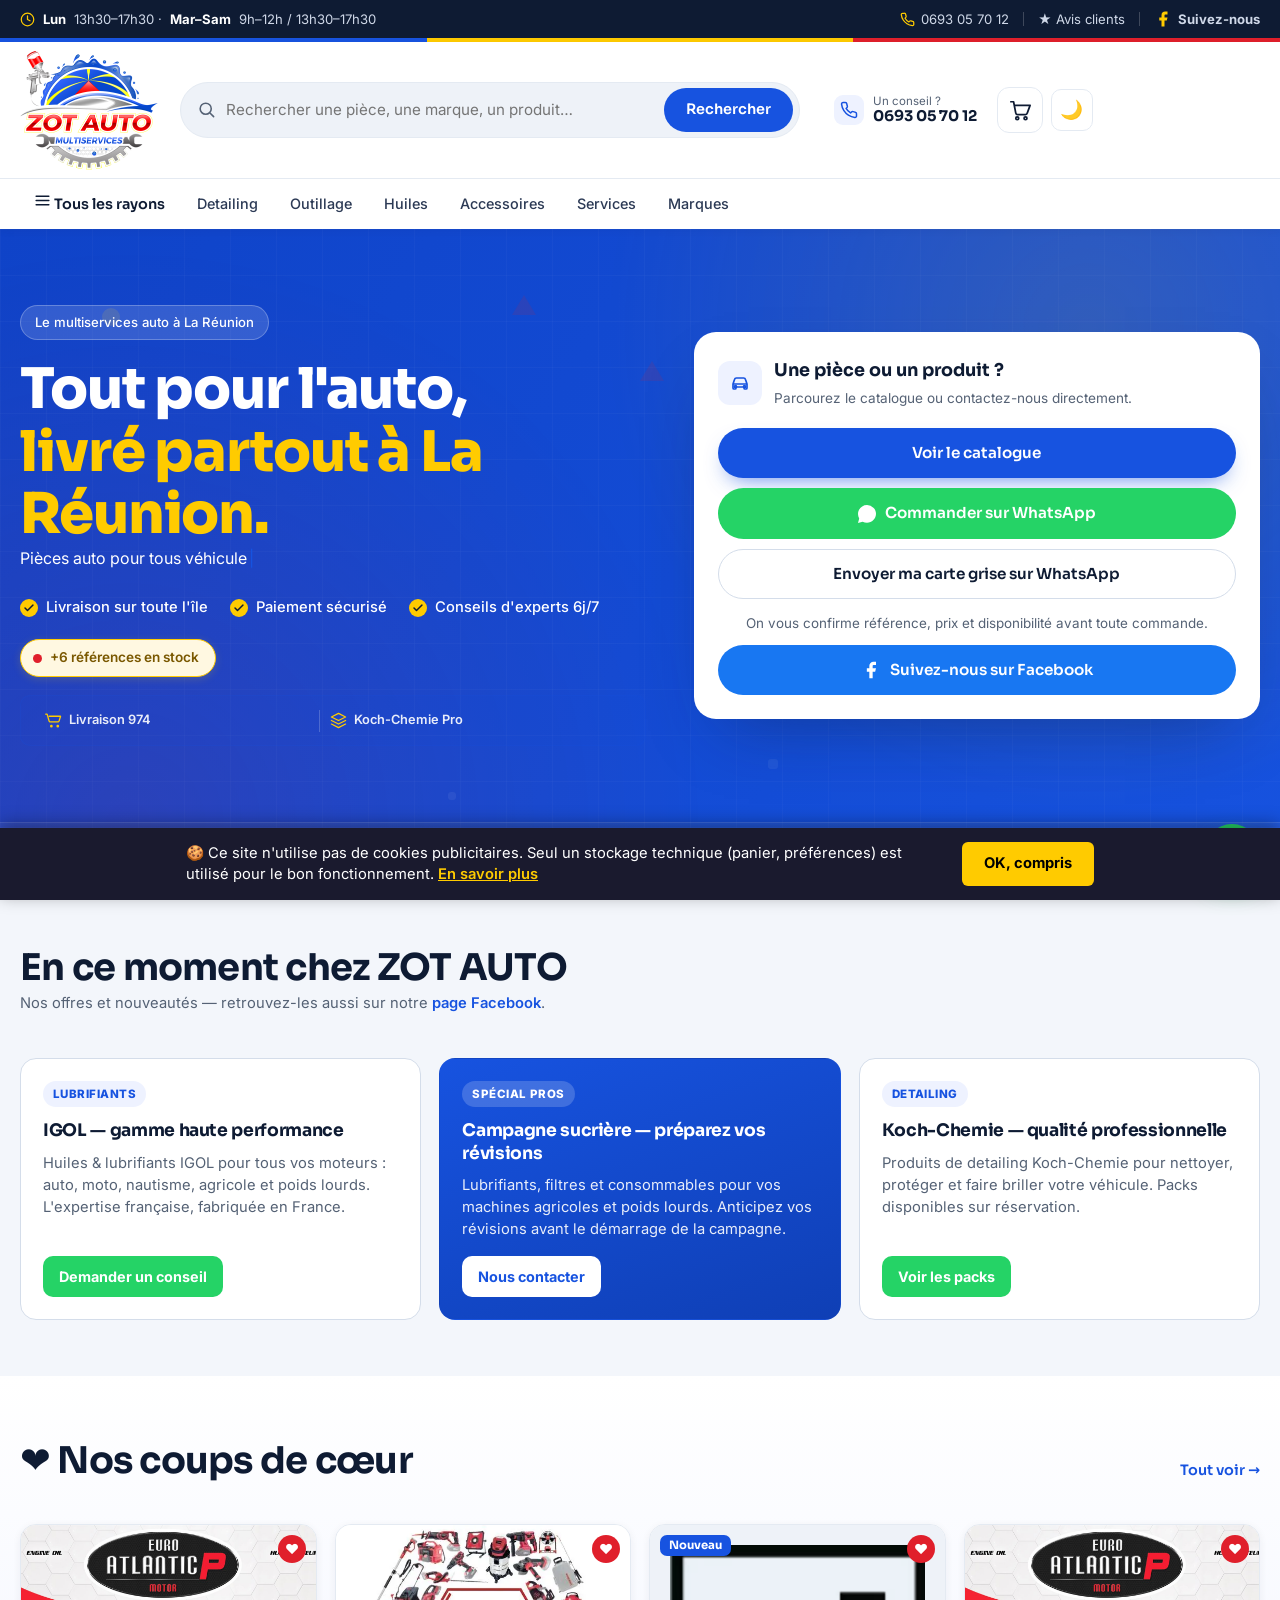
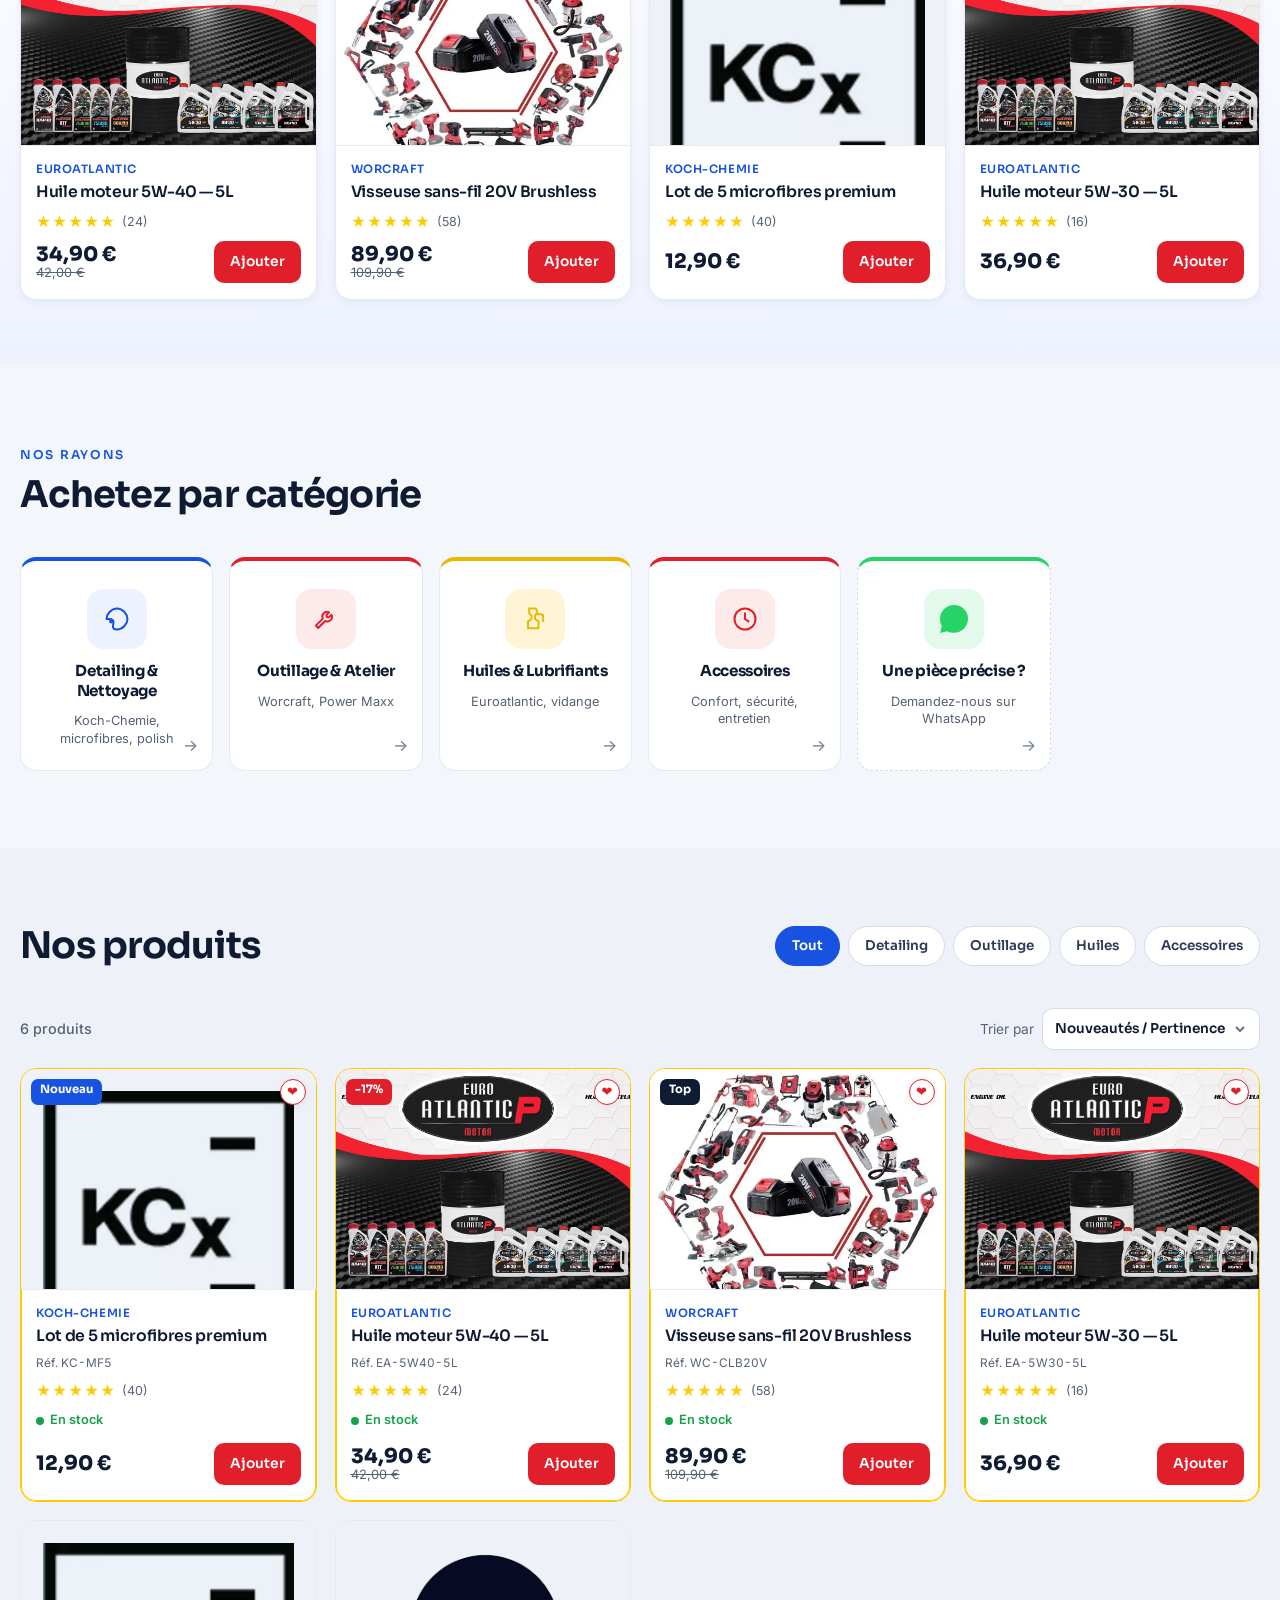
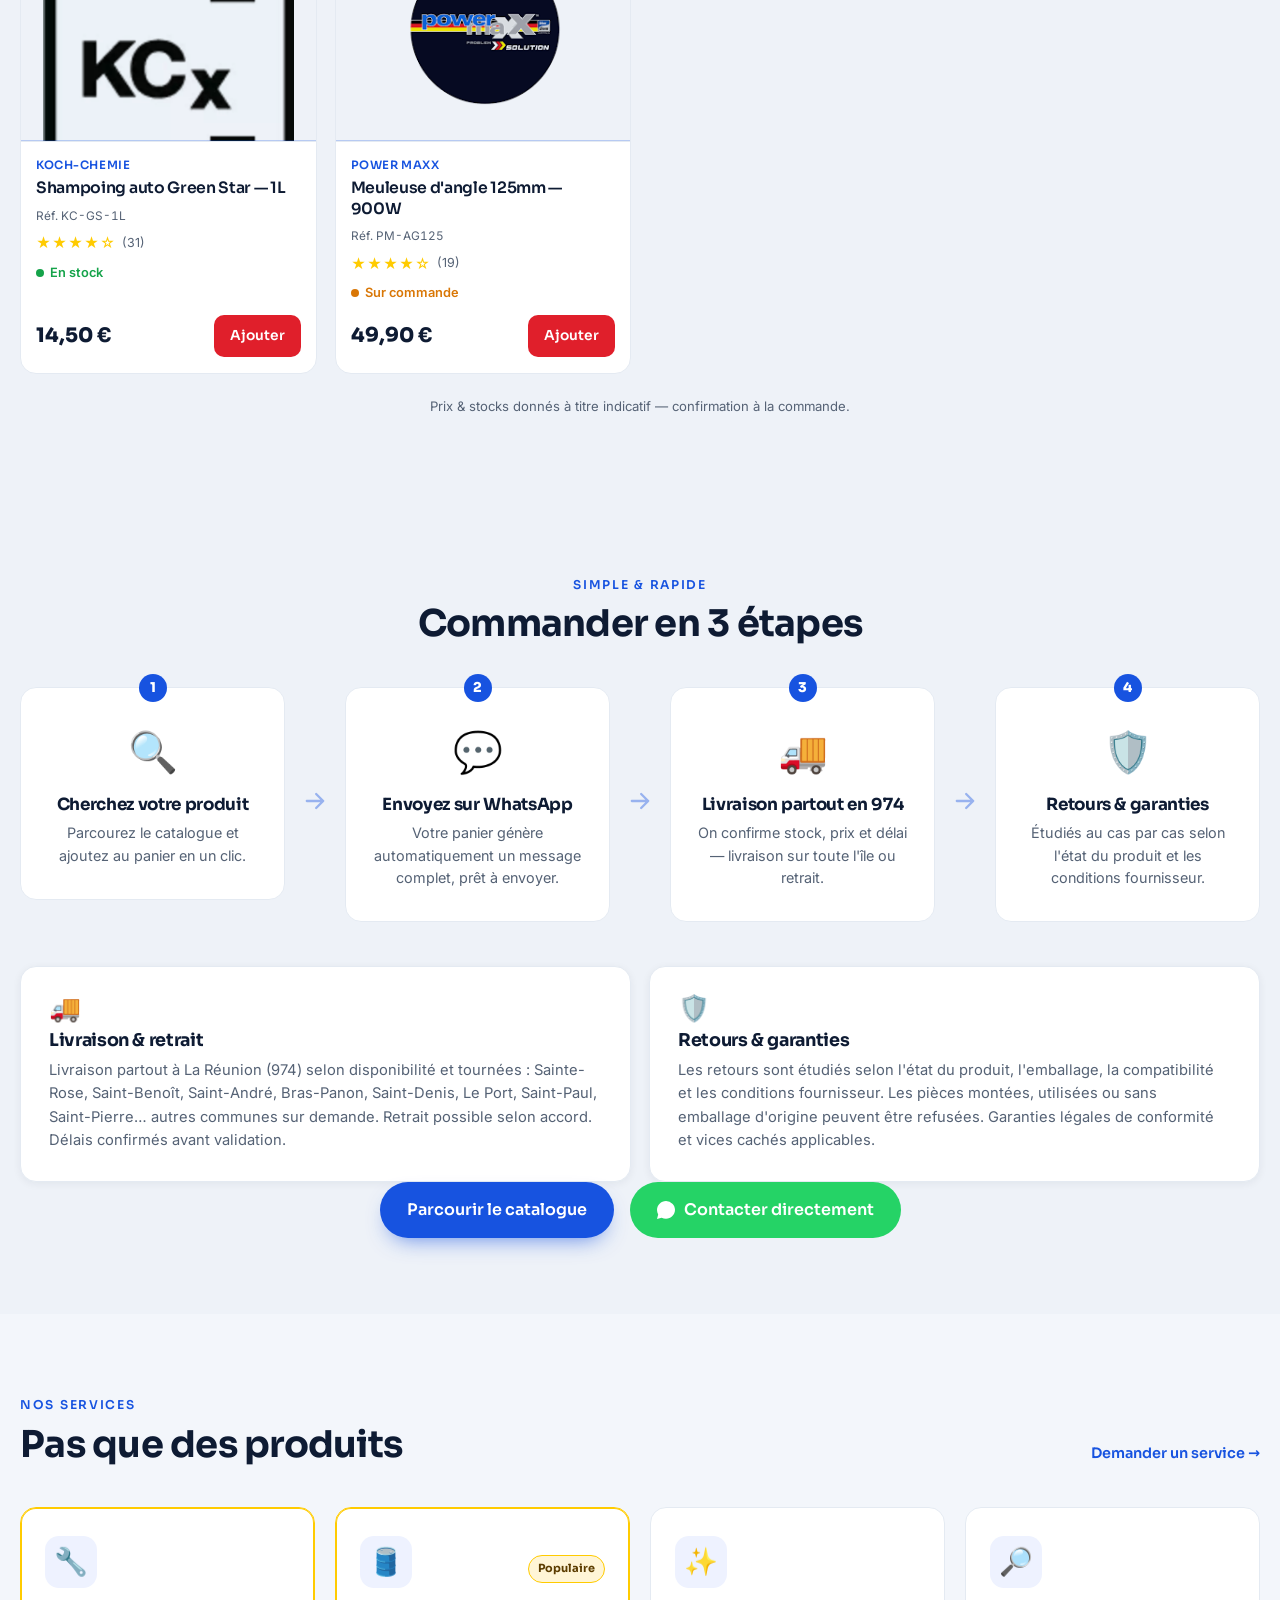
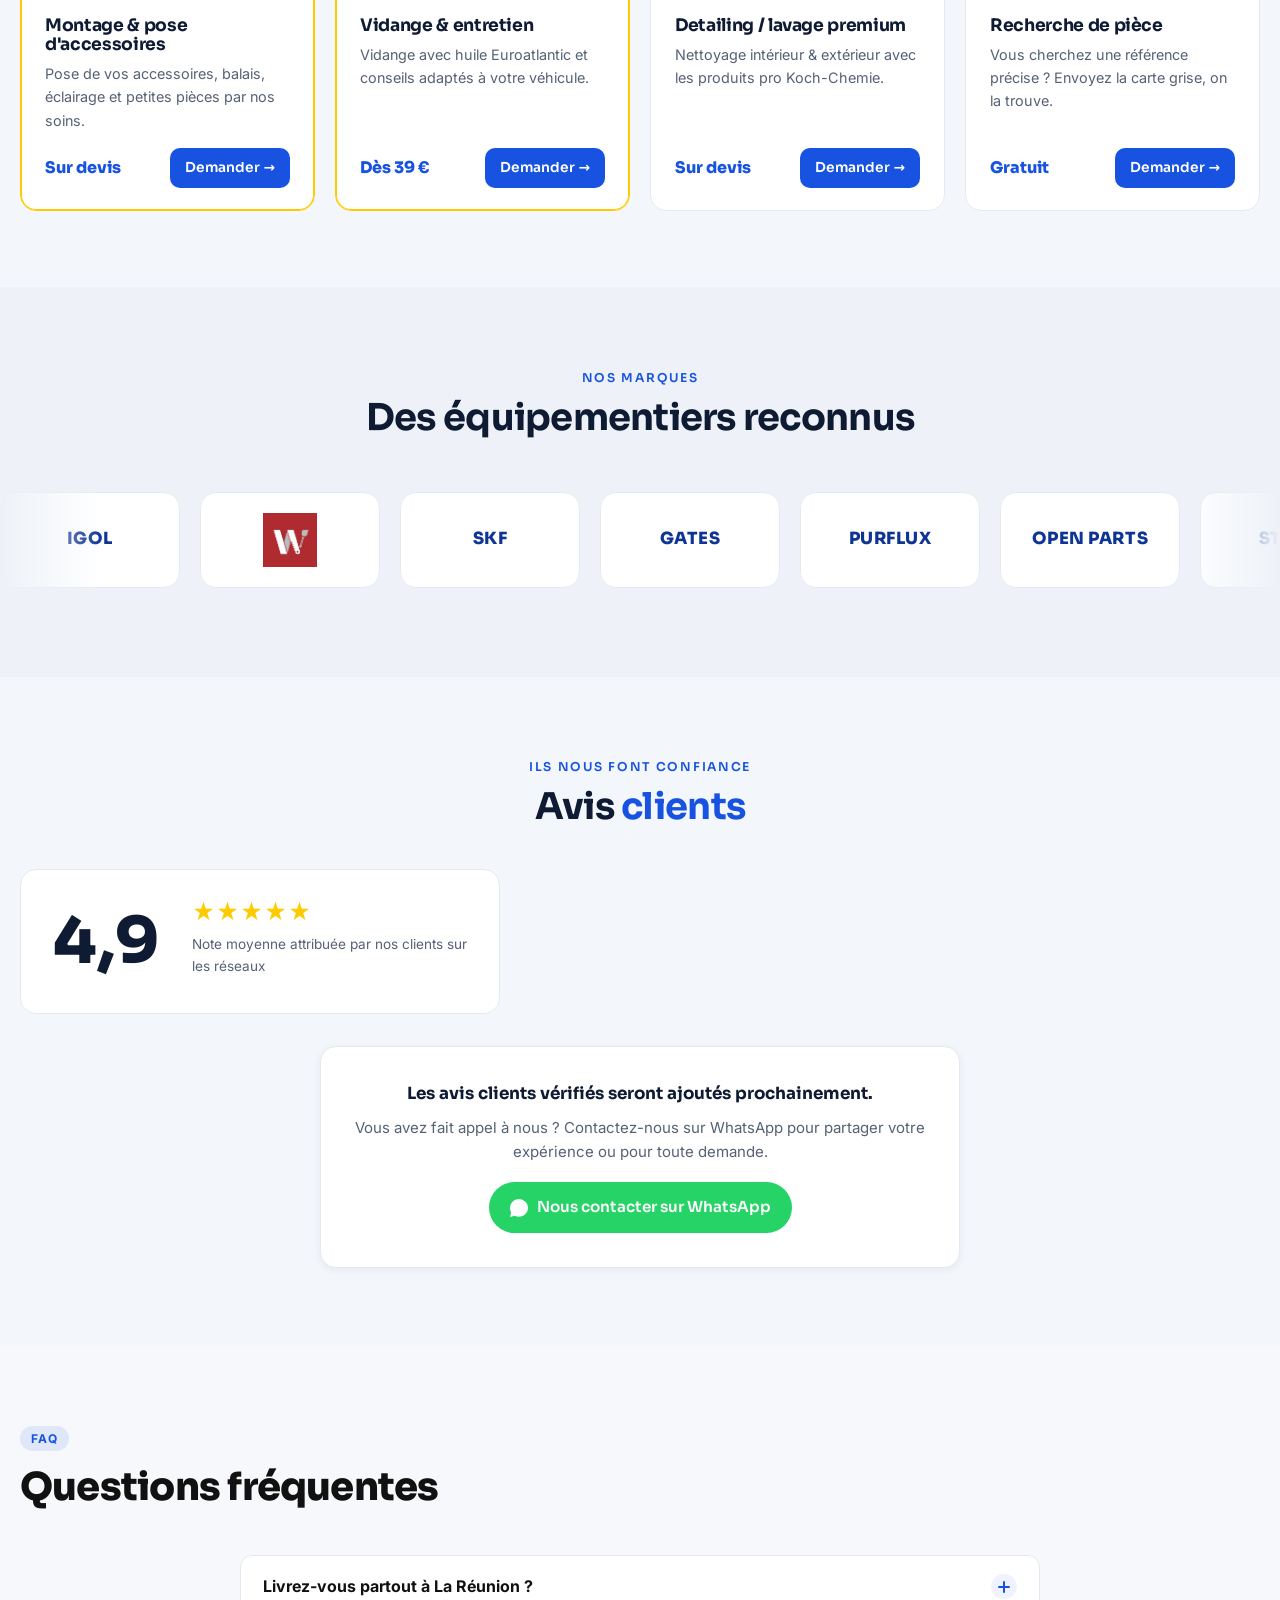
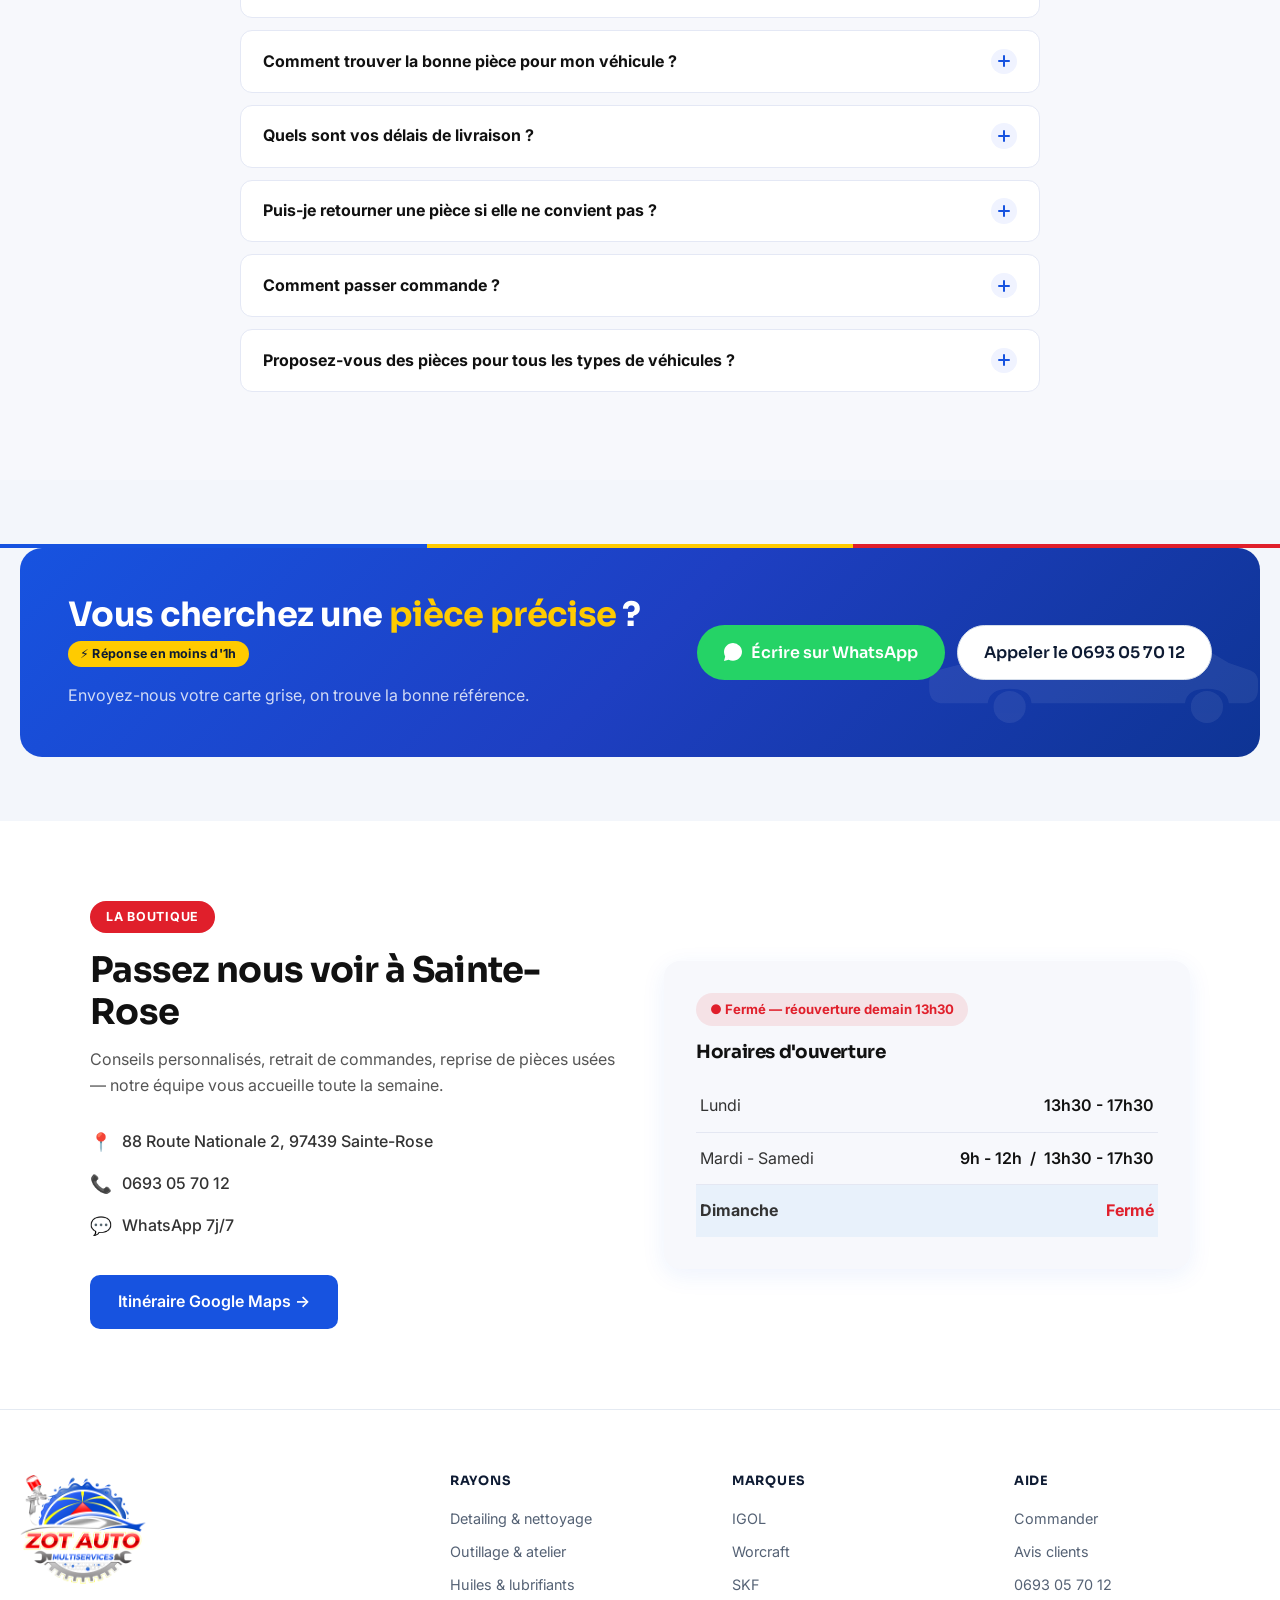
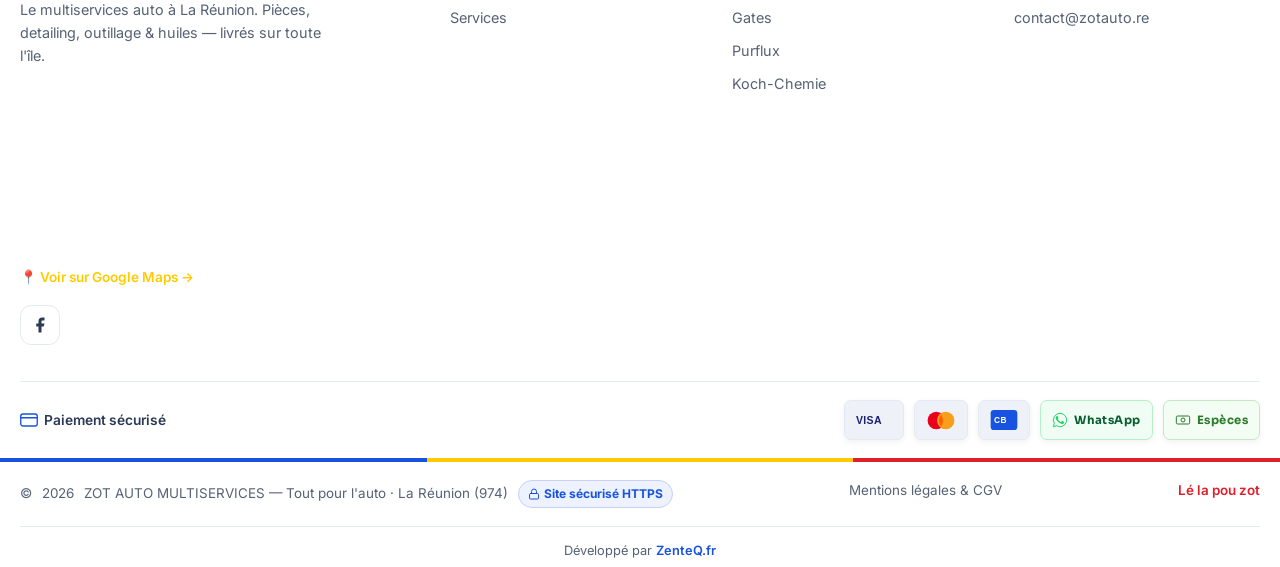
==== commit bf2ea132: "Responsive mobile: barre du haut allegee (horaires masques, plus de debordement), atouts hero en col" ====
--- a/index.html
+++ b/index.html
@@ -42,7 +42,7 @@
   <link rel="preconnect" href="https://fonts.gstatic.com" crossorigin />
   <link rel="dns-prefetch" href="https://wa.me" />
   <link href="https://fonts.googleapis.com/css2?family=Sora:wght@500;600;700;800&family=Inter:wght@400;500;600;700&display=swap" rel="stylesheet" />
-  <link rel="stylesheet" href="styles.css?v=18" />
+  <link rel="stylesheet" href="styles.css?v=19" />
 <script type="application/ld+json">
 {
   "@context": "https://schema.org",
@@ -770,10 +770,10 @@
     <svg viewBox="0 0 24 24" aria-hidden="true"><path d="M20.5 3.5A11.9 11.9 0 0 0 12 0C5.4 0 0 5.4 0 12c0 2.1.6 4.2 1.6 6L0 24l6.2-1.6c1.7.9 3.7 1.4 5.8 1.4 6.6 0 12-5.4 12-12 0-3.2-1.2-6.2-3.5-8.3Zm-8.5 18c-1.8 0-3.6-.5-5.1-1.4l-.4-.2-3.7 1 1-3.6-.2-.4A9.9 9.9 0 0 1 2 12c0-5.5 4.5-10 10-10 2.7 0 5.2 1 7.1 2.9A9.9 9.9 0 0 1 22 12c0 5.5-4.5 10-10 10Zm5.5-7.5c-.3-.2-1.8-.9-2-1-.3-.1-.5-.1-.7.1-.2.3-.8 1-.9 1.1-.2.2-.3.2-.6.1a8.1 8.1 0 0 1-2.4-1.5 9 9 0 0 1-1.7-2c-.2-.3 0-.5.1-.6l.5-.5.3-.5c.1-.2 0-.4 0-.5l-1-2.3c-.2-.6-.5-.5-.7-.5h-.6c-.2 0-.5.1-.8.3-.3.3-1 1-1 2.4s1 2.8 1.2 3c.1.2 2 3.1 4.9 4.3.7.3 1.2.5 1.6.6.7.2 1.3.2 1.8.1.6-.1 1.8-.7 2-1.4.3-.7.3-1.3.2-1.4-.1-.2-.3-.2-.5-.3Z"/></svg>
   </a>
 
-  <script src="data/catalogue.js?v=18" defer></script>
-  <script src="data/offres.js?v=18" defer></script>
-  <script src="script.js?v=18" defer></script>
-  <script src="pwa.js?v=18" defer></script>
+  <script src="data/catalogue.js?v=19" defer></script>
+  <script src="data/offres.js?v=19" defer></script>
+  <script src="script.js?v=19" defer></script>
+  <script src="pwa.js?v=19" defer></script>
 <div class="cookie-banner" id="cookieBanner" role="dialog" aria-live="polite" aria-label="Information cookies">
   <p class="cookie-banner__text">🍪 Ce site n'utilise pas de cookies publicitaires. Seul un stockage technique (panier, préférences) est utilisé pour le bon fonctionnement. <a href="mentions-legales.html#confidentialite" class="cookie-banner__link">En savoir plus</a></p>
   <button type="button" class="cookie-banner__btn" id="cookieBannerBtn">OK, compris</button>
--- a/styles.css
+++ b/styles.css
@@ -591,6 +591,11 @@
   .qv__media { min-height: 220px; border-radius: var(--radius-lg) var(--radius-lg) 0 0; }
 }
 @media (max-width: 560px) {
+  /* Barre du haut allégée : on masque les horaires (dispo dans la section boutique)
+     pour éviter le débordement ; on garde téléphone + Facebook, bien centrés. */
+  .topbar__loc { display: none; }
+  .topbar__inner { justify-content: center; }
+  .topbar__right { width: 100%; justify-content: center; gap: 18px; }
   .topbar__right a[href="#avis"], .topbar__right .topbar__sep { display: none; }
   .cats { grid-template-columns: 1fr; }
   .footer__top { grid-template-columns: 1fr 1fr; }
@@ -602,7 +607,14 @@
   .ptools__sort { justify-content: space-between; }
   .ptools__sort select { flex: 1; }
   .qv__actions .btn { flex: 1 1 100%; }
-}
+  /* Hero : atouts en colonne (plus de texte coupé), bandeau confiance qui s'enroule */
+  .hero__usp { flex-direction: column; gap: 12px; }
+  .hero__usp li { font-size: 0.9rem; }
+  .hero__trust { flex-wrap: wrap; row-gap: 8px; }
+  .hero__trust-sep { display: none; }
+}
+/* Anti-débordement horizontal global (aucun élément ne dépasse la largeur écran) */
+html, body { overflow-x: hidden; max-width: 100%; }
 @media (max-width: 420px) {
   .products { grid-template-columns: 1fr; }
   .featured { grid-template-columns: 1fr; }
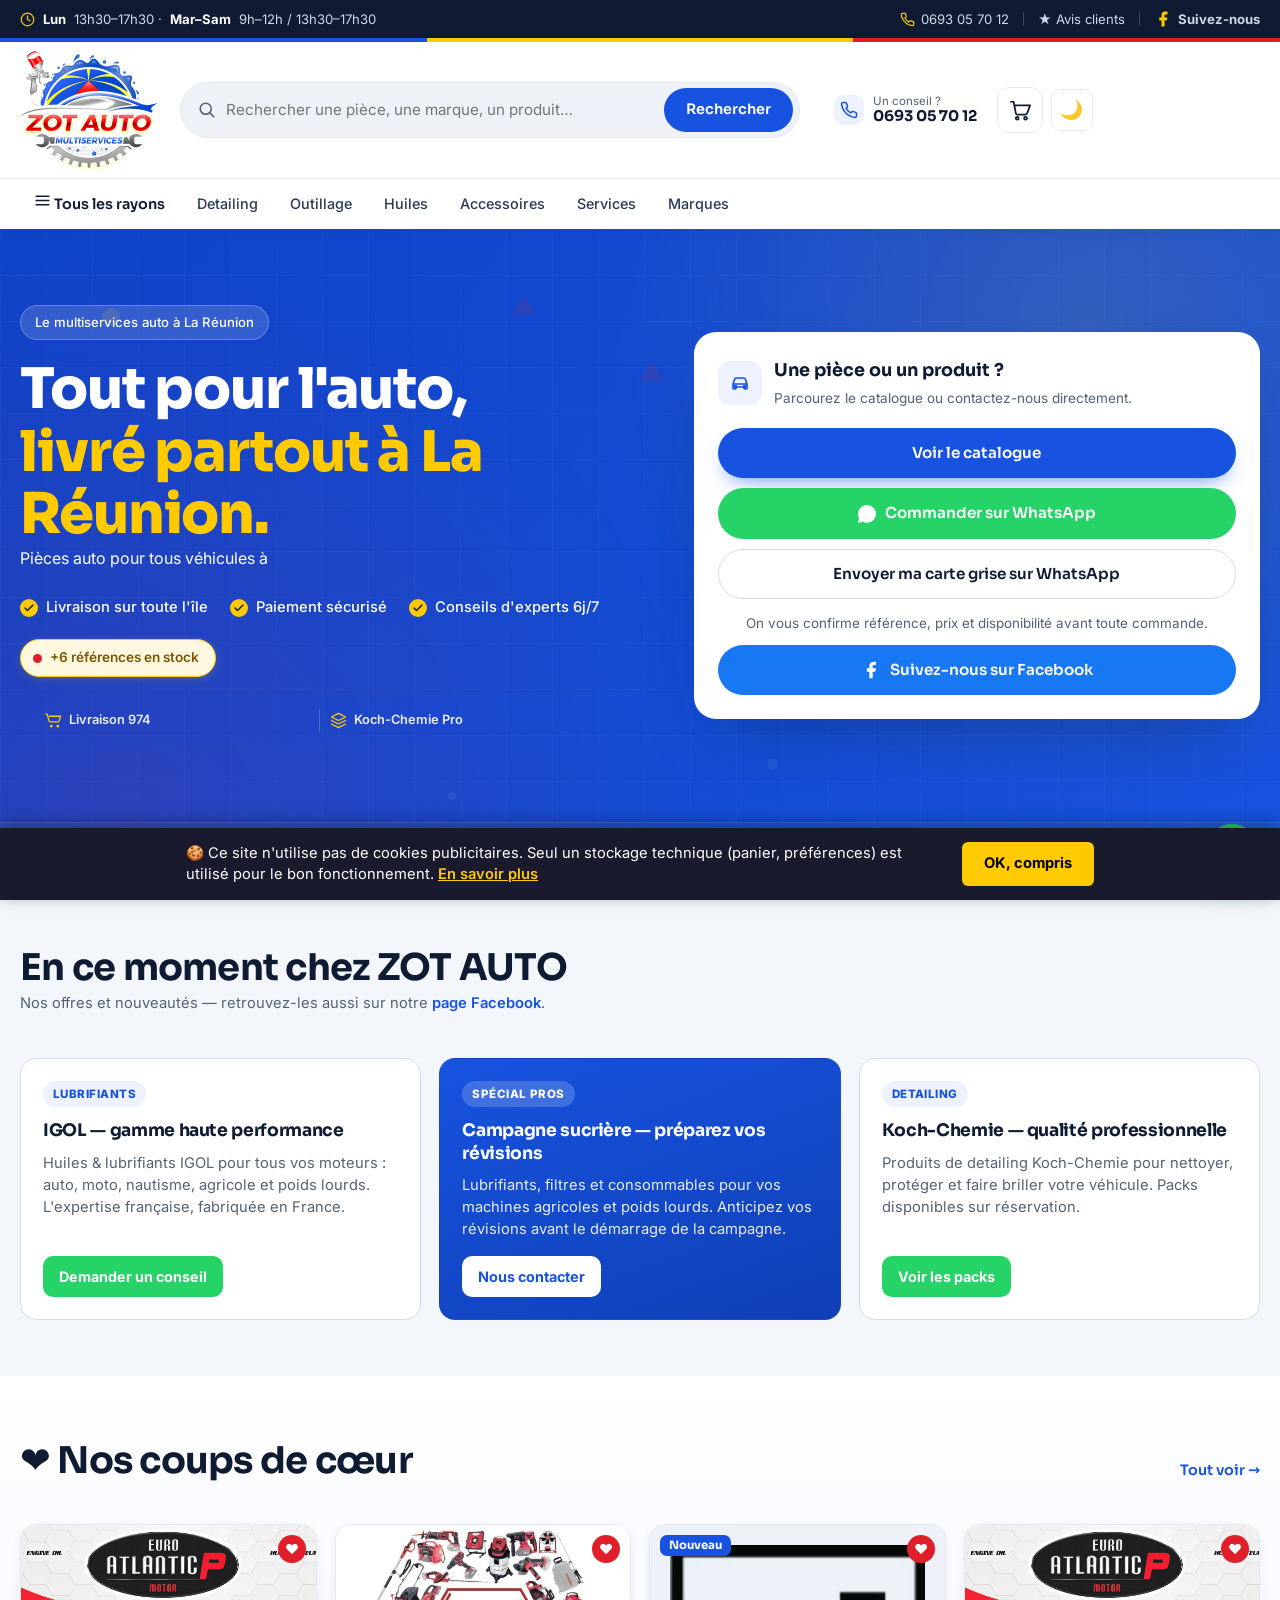
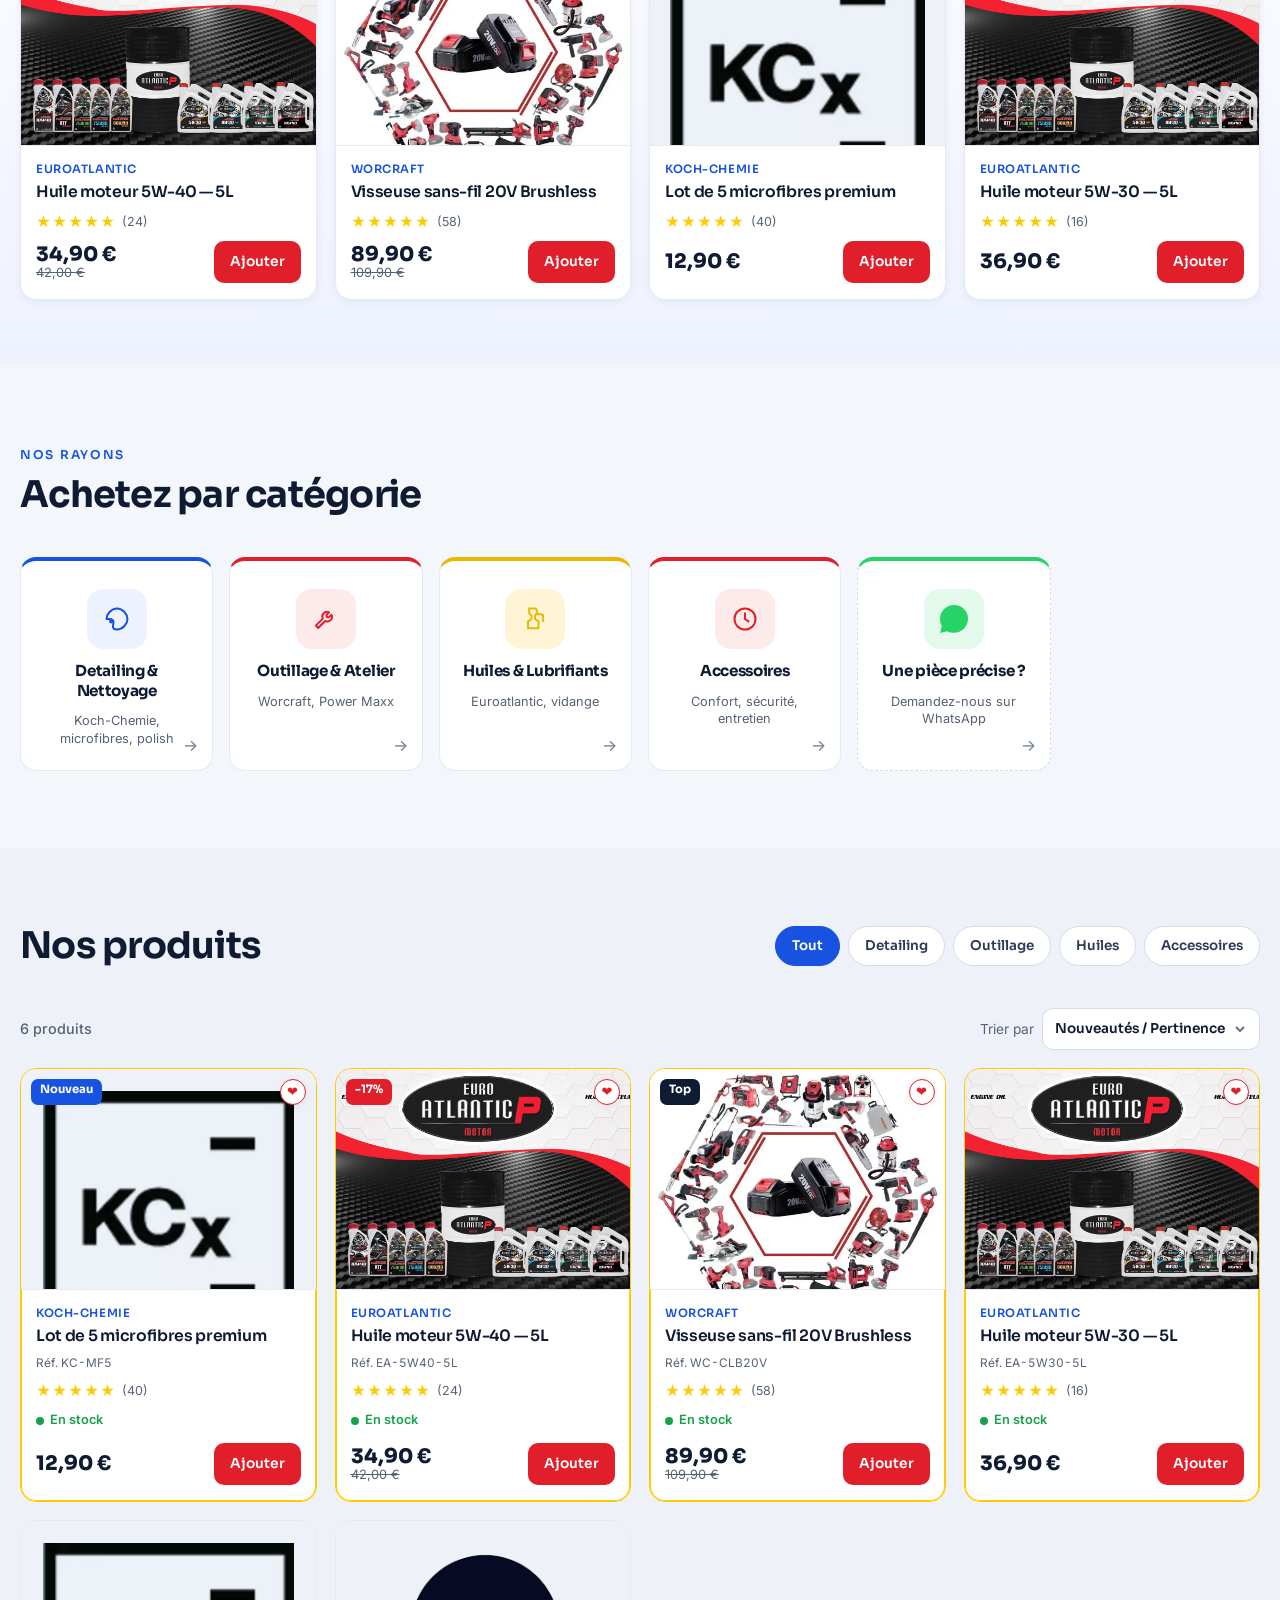
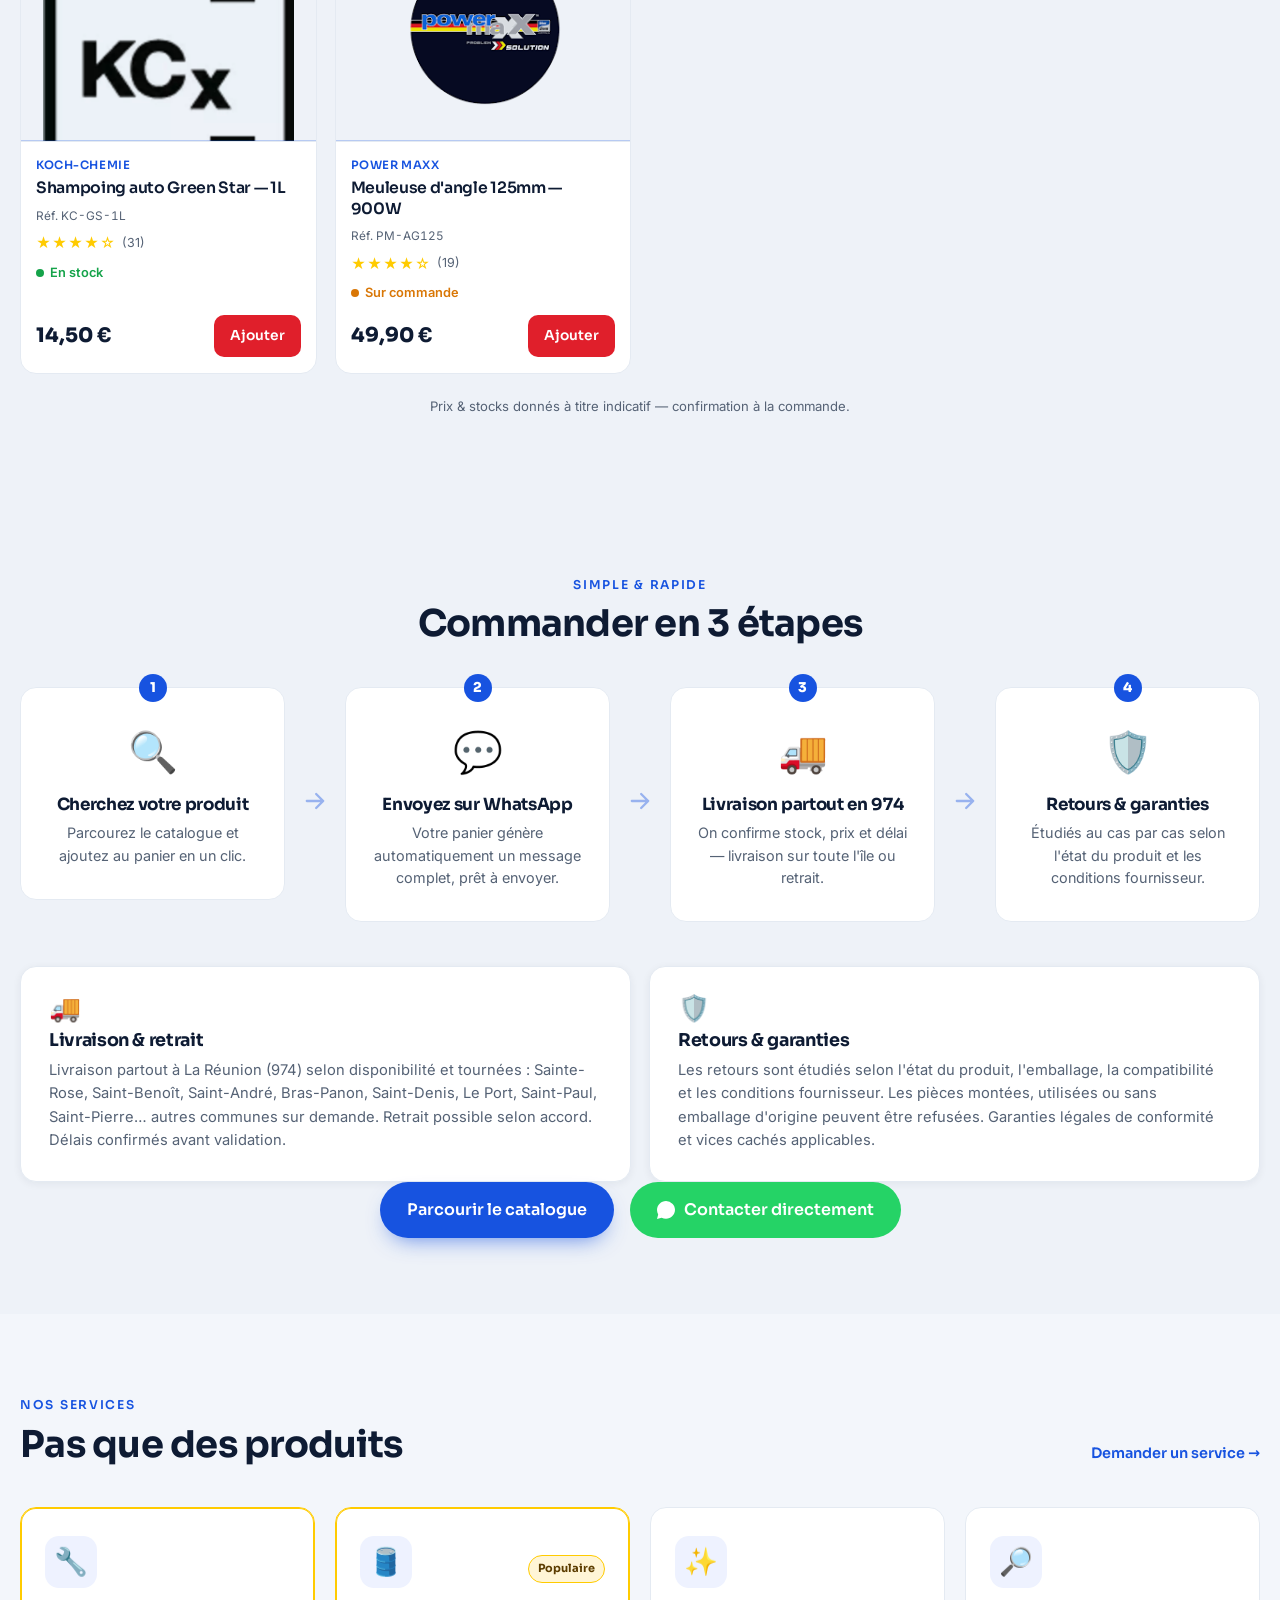
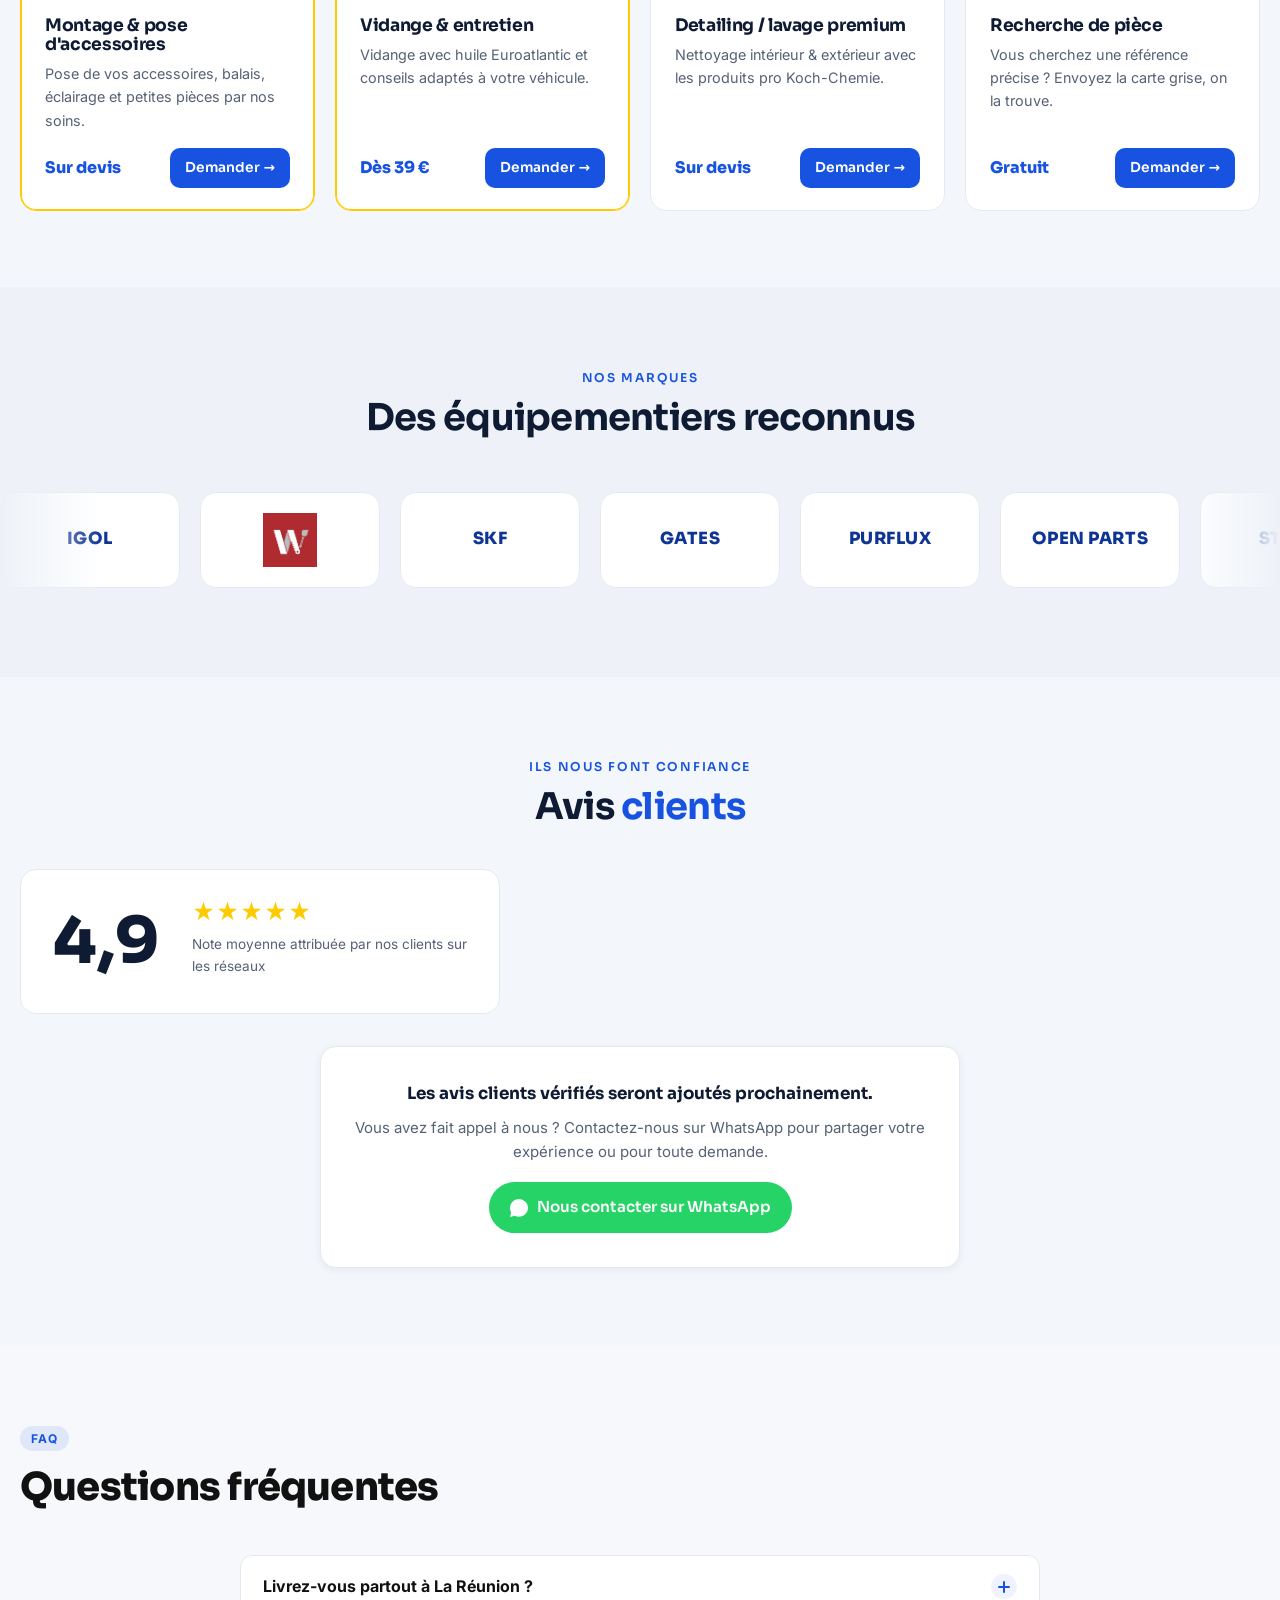
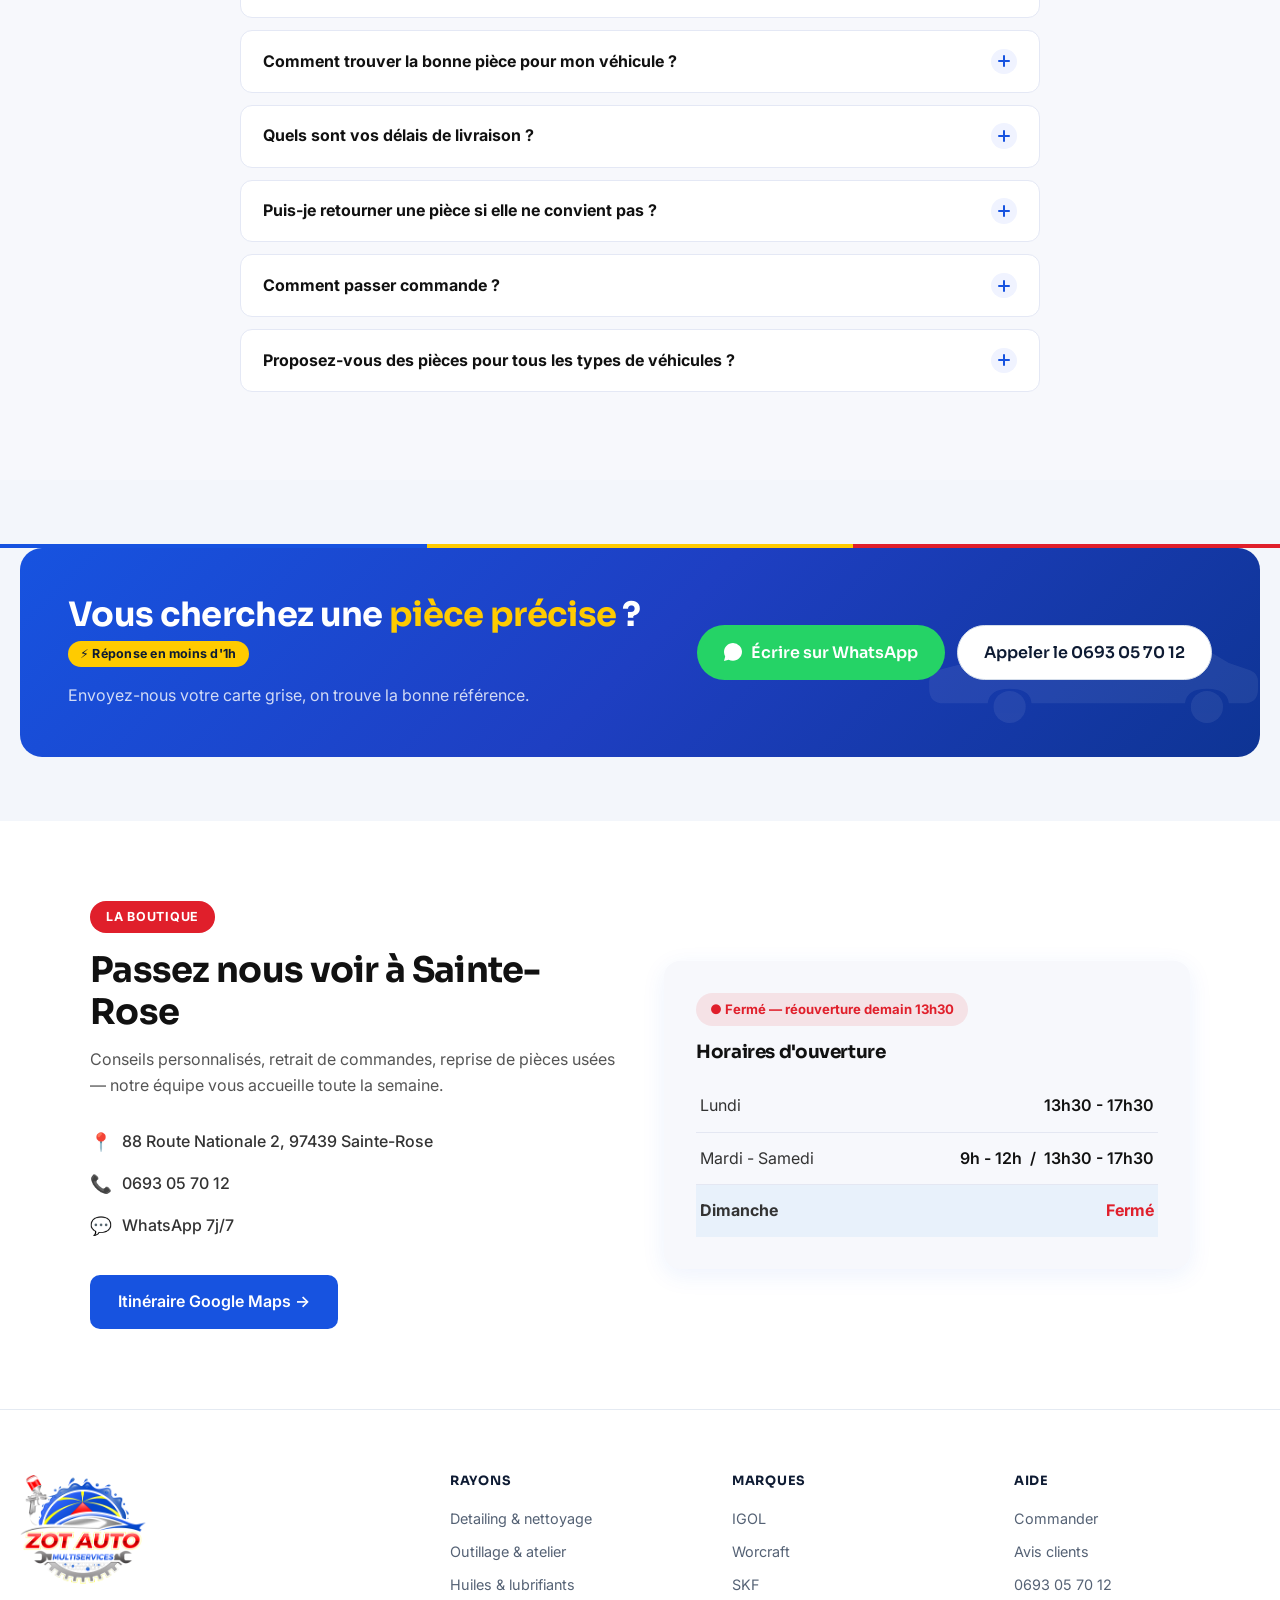
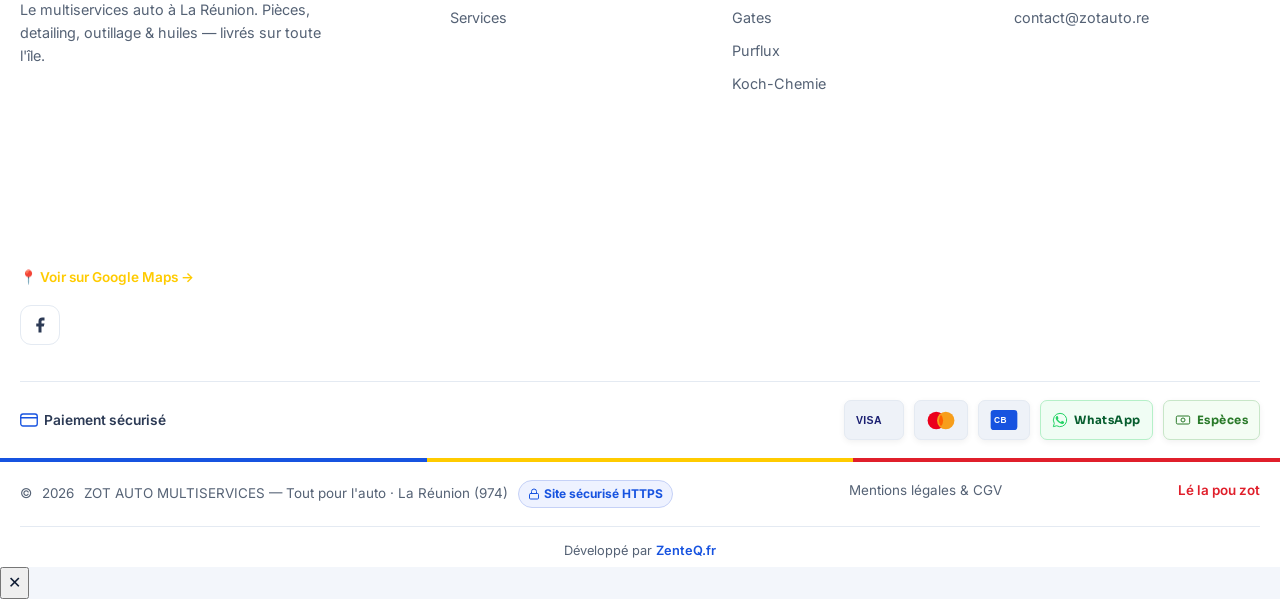
==== commit 7348a480: "Mobile: logo header reduit (88px->52px), bouton WhatsApp flottant plus petit + repliable (petite cro" ====
--- a/index.html
+++ b/index.html
@@ -42,7 +42,7 @@
   <link rel="preconnect" href="https://fonts.gstatic.com" crossorigin />
   <link rel="dns-prefetch" href="https://wa.me" />
   <link href="https://fonts.googleapis.com/css2?family=Sora:wght@500;600;700;800&family=Inter:wght@400;500;600;700&display=swap" rel="stylesheet" />
-  <link rel="stylesheet" href="styles.css?v=19" />
+  <link rel="stylesheet" href="styles.css?v=20" />
 <script type="application/ld+json">
 {
   "@context": "https://schema.org",
@@ -764,16 +764,19 @@
     </button>
   </div>
 
-  <!-- WhatsApp flottant -->
-  <a class="fab-wa" href="https://wa.me/262693057012" target="_blank" rel="noopener" aria-label="Écrire sur WhatsApp">
-    <span class="fab-wa__ring" aria-hidden="true"></span>
-    <svg viewBox="0 0 24 24" aria-hidden="true"><path d="M20.5 3.5A11.9 11.9 0 0 0 12 0C5.4 0 0 5.4 0 12c0 2.1.6 4.2 1.6 6L0 24l6.2-1.6c1.7.9 3.7 1.4 5.8 1.4 6.6 0 12-5.4 12-12 0-3.2-1.2-6.2-3.5-8.3Zm-8.5 18c-1.8 0-3.6-.5-5.1-1.4l-.4-.2-3.7 1 1-3.6-.2-.4A9.9 9.9 0 0 1 2 12c0-5.5 4.5-10 10-10 2.7 0 5.2 1 7.1 2.9A9.9 9.9 0 0 1 22 12c0 5.5-4.5 10-10 10Zm5.5-7.5c-.3-.2-1.8-.9-2-1-.3-.1-.5-.1-.7.1-.2.3-.8 1-.9 1.1-.2.2-.3.2-.6.1a8.1 8.1 0 0 1-2.4-1.5 9 9 0 0 1-1.7-2c-.2-.3 0-.5.1-.6l.5-.5.3-.5c.1-.2 0-.4 0-.5l-1-2.3c-.2-.6-.5-.5-.7-.5h-.6c-.2 0-.5.1-.8.3-.3.3-1 1-1 2.4s1 2.8 1.2 3c.1.2 2 3.1 4.9 4.3.7.3 1.2.5 1.6.6.7.2 1.3.2 1.8.1.6-.1 1.8-.7 2-1.4.3-.7.3-1.3.2-1.4-.1-.2-.3-.2-.5-.3Z"/></svg>
-  </a>
-
-  <script src="data/catalogue.js?v=19" defer></script>
-  <script src="data/offres.js?v=19" defer></script>
-  <script src="script.js?v=19" defer></script>
-  <script src="pwa.js?v=19" defer></script>
+  <!-- WhatsApp flottant (repliable sur mobile) -->
+  <div class="fab-wa-wrap" id="fabWaWrap">
+    <a class="fab-wa" href="https://wa.me/262693057012" target="_blank" rel="noopener" aria-label="Écrire sur WhatsApp">
+      <span class="fab-wa__ring" aria-hidden="true"></span>
+      <svg viewBox="0 0 24 24" aria-hidden="true"><path d="M20.5 3.5A11.9 11.9 0 0 0 12 0C5.4 0 0 5.4 0 12c0 2.1.6 4.2 1.6 6L0 24l6.2-1.6c1.7.9 3.7 1.4 5.8 1.4 6.6 0 12-5.4 12-12 0-3.2-1.2-6.2-3.5-8.3Zm-8.5 18c-1.8 0-3.6-.5-5.1-1.4l-.4-.2-3.7 1 1-3.6-.2-.4A9.9 9.9 0 0 1 2 12c0-5.5 4.5-10 10-10 2.7 0 5.2 1 7.1 2.9A9.9 9.9 0 0 1 22 12c0 5.5-4.5 10-10 10Zm5.5-7.5c-.3-.2-1.8-.9-2-1-.3-.1-.5-.1-.7.1-.2.3-.8 1-.9 1.1-.2.2-.3.2-.6.1a8.1 8.1 0 0 1-2.4-1.5 9 9 0 0 1-1.7-2c-.2-.3 0-.5.1-.6l.5-.5.3-.5c.1-.2 0-.4 0-.5l-1-2.3c-.2-.6-.5-.5-.7-.5h-.6c-.2 0-.5.1-.8.3-.3.3-1 1-1 2.4s1 2.8 1.2 3c.1.2 2 3.1 4.9 4.3.7.3 1.2.5 1.6.6.7.2 1.3.2 1.8.1.6-.1 1.8-.7 2-1.4.3-.7.3-1.3.2-1.4-.1-.2-.3-.2-.5-.3Z"/></svg>
+    </a>
+    <button type="button" class="fab-wa__hide" id="fabWaHide" aria-label="Réduire le bouton WhatsApp" title="Réduire">✕</button>
+  </div>
+
+  <script src="data/catalogue.js?v=20" defer></script>
+  <script src="data/offres.js?v=20" defer></script>
+  <script src="script.js?v=20" defer></script>
+  <script src="pwa.js?v=20" defer></script>
 <div class="cookie-banner" id="cookieBanner" role="dialog" aria-live="polite" aria-label="Information cookies">
   <p class="cookie-banner__text">🍪 Ce site n'utilise pas de cookies publicitaires. Seul un stockage technique (panier, préférences) est utilisé pour le bon fonctionnement. <a href="mentions-legales.html#confidentialite" class="cookie-banner__link">En savoir plus</a></p>
   <button type="button" class="cookie-banner__btn" id="cookieBannerBtn">OK, compris</button>
--- a/styles.css
+++ b/styles.css
@@ -562,6 +562,7 @@
    ========================================================= */
 @media (max-width: 1080px) {
   .hero__inner { grid-template-columns: 1fr; }
+  .hero__inner > *, .hero__text { min-width: 0; max-width: 100%; }
   .finder { max-width: 520px; }
   .products { grid-template-columns: repeat(3, 1fr); }
   .featured { grid-template-columns: repeat(2, 1fr); }
@@ -571,7 +572,7 @@
 @media (max-width: 860px) {
   .search { order: 3; flex-basis: 100%; max-width: 100%; min-width: 0; box-sizing: border-box; }
   .header__inner { flex-wrap: wrap; height: auto; padding: 12px 0; gap: 12px; }
-  .logo img { height: 88px; } /* grand logo, adapté au header mobile */
+  .logo img { height: 52px; } /* logo compact, laisse plus de place à la recherche/icônes sur mobile */
   .iconbtn--call { display: none; }
   .burger { display: flex; }
   .catnav { display: none; }
@@ -613,8 +614,10 @@
   .hero__trust { flex-wrap: wrap; row-gap: 8px; }
   .hero__trust-sep { display: none; }
 }
-/* Anti-débordement horizontal global (aucun élément ne dépasse la largeur écran) */
-html, body { overflow-x: hidden; max-width: 100%; }
+/* Anti-débordement horizontal — `clip` clippe SANS créer de conteneur de défilement,
+   donc l'en-tête `position: sticky` continue de fonctionner (contrairement à `hidden`).
+   Aucun impact desktop (vérifié : sticky OK, 0 débordement à 1280px). */
+body { overflow-x: clip; }
 @media (max-width: 420px) {
   .products { grid-template-columns: 1fr; }
   .featured { grid-template-columns: 1fr; }
@@ -2868,7 +2871,19 @@
    Boutons flottants sur mobile — au-dessus de la barre de nav (.mob-bar, 60px)
    ========================================================= */
 @media (max-width: 767px) {
-  .fab-wa { bottom: calc(70px + env(safe-area-inset-bottom, 0px)); right: 16px; }
+  .fab-wa-wrap { position: fixed; bottom: calc(70px + env(safe-area-inset-bottom, 0px)); right: 14px; z-index: 90; }
+  .fab-wa-wrap .fab-wa { position: static; width: 46px; height: 46px; box-shadow: 0 8px 20px -6px rgba(37,211,102,0.65); }
+  .fab-wa-wrap .fab-wa svg { width: 24px; height: 24px; }
+  .fab-wa__hide {
+    position: absolute; top: -6px; left: -6px; width: 20px; height: 20px; border-radius: 50%;
+    background: #fff; color: #667; border: 1px solid var(--line-2, #dde1ea); box-shadow: 0 2px 6px rgba(0,0,0,.15);
+    font-size: 11px; line-height: 1; display: grid; place-items: center; cursor: pointer; padding: 0;
+  }
+  /* Replié : ne garde qu'une petite pastille discrète, qu'on peut rouvrir d'un tap */
+  .fab-wa-wrap.is-collapsed .fab-wa { width: 30px; height: 30px; opacity: .55; }
+  .fab-wa-wrap.is-collapsed .fab-wa svg { width: 16px; height: 16px; }
+  .fab-wa-wrap.is-collapsed .fab-wa__ring { display: none; }
+  .fab-wa-wrap.is-collapsed .fab-wa__hide { display: none; }
   /* Le "retour en haut" fait doublon avec le bouton Accueil de la barre mobile → masqué */
   .scroll-top-wrapper { display: none !important; }
 }
